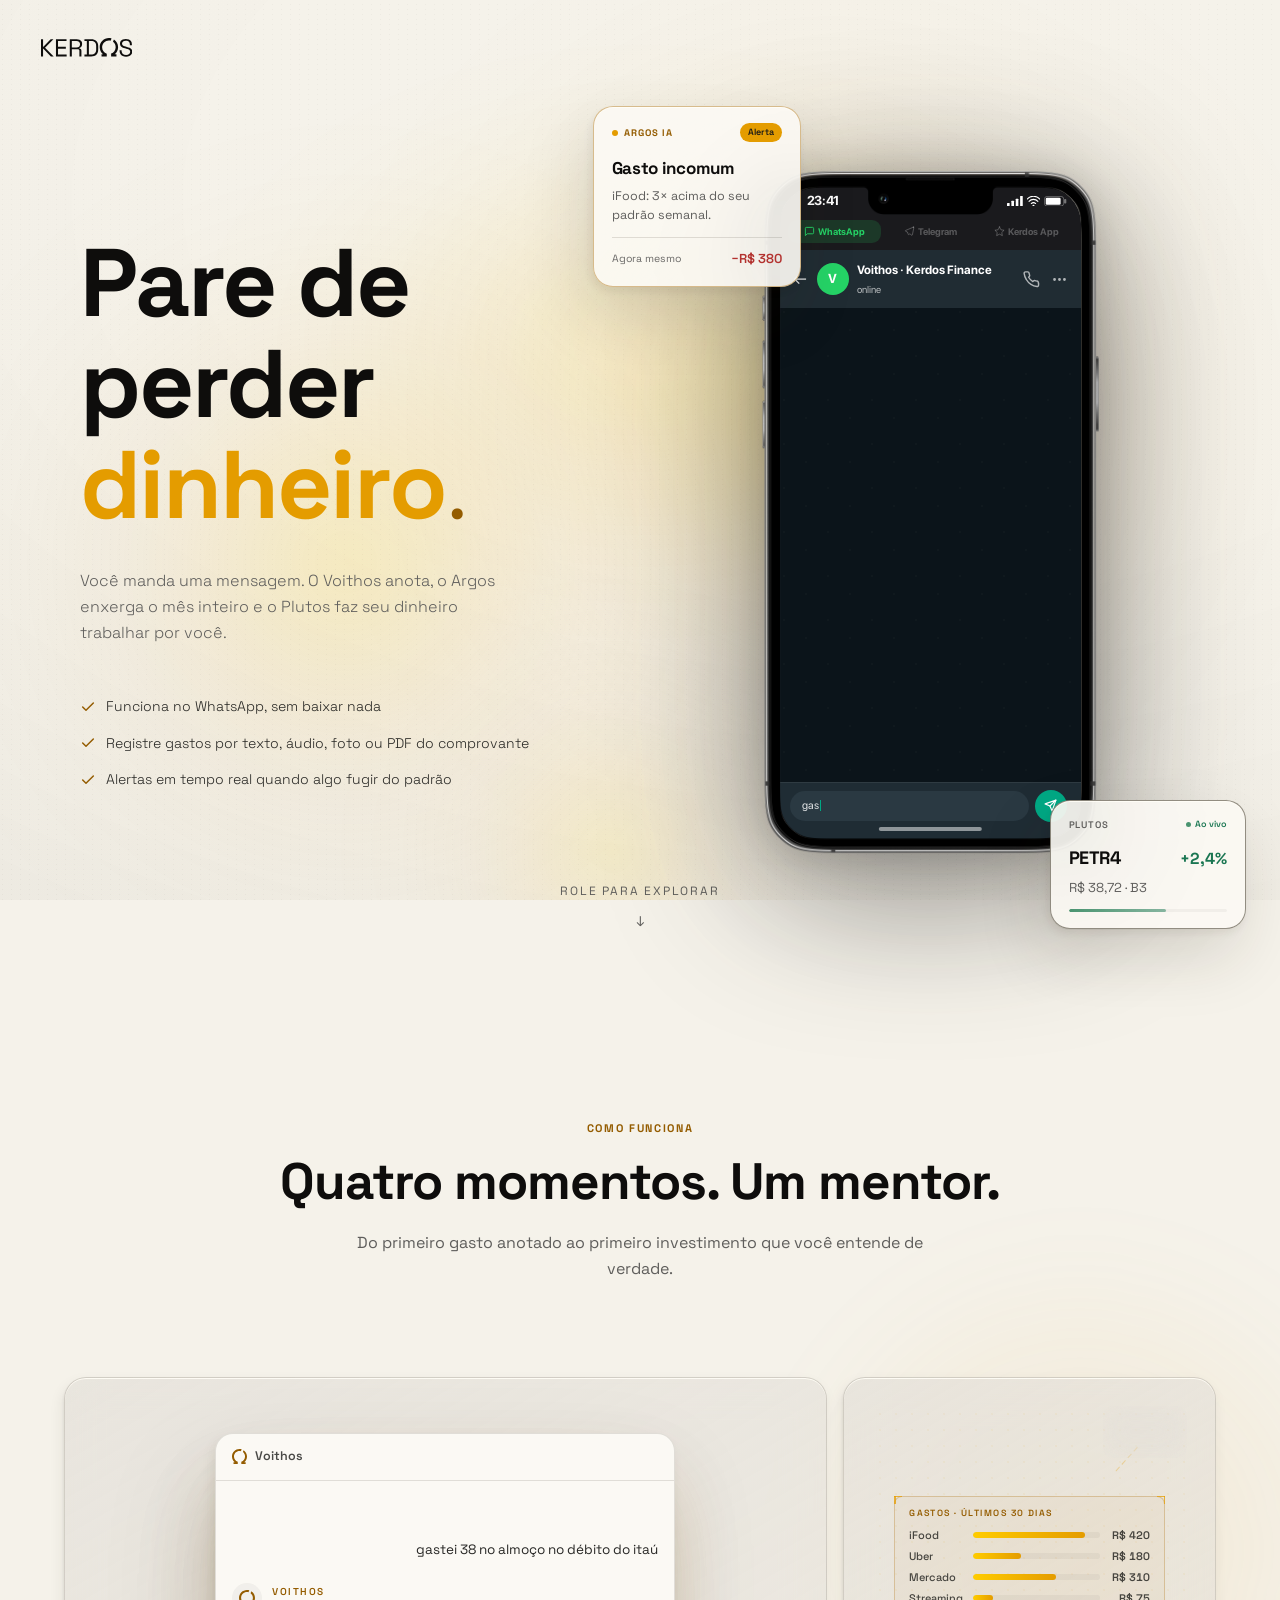
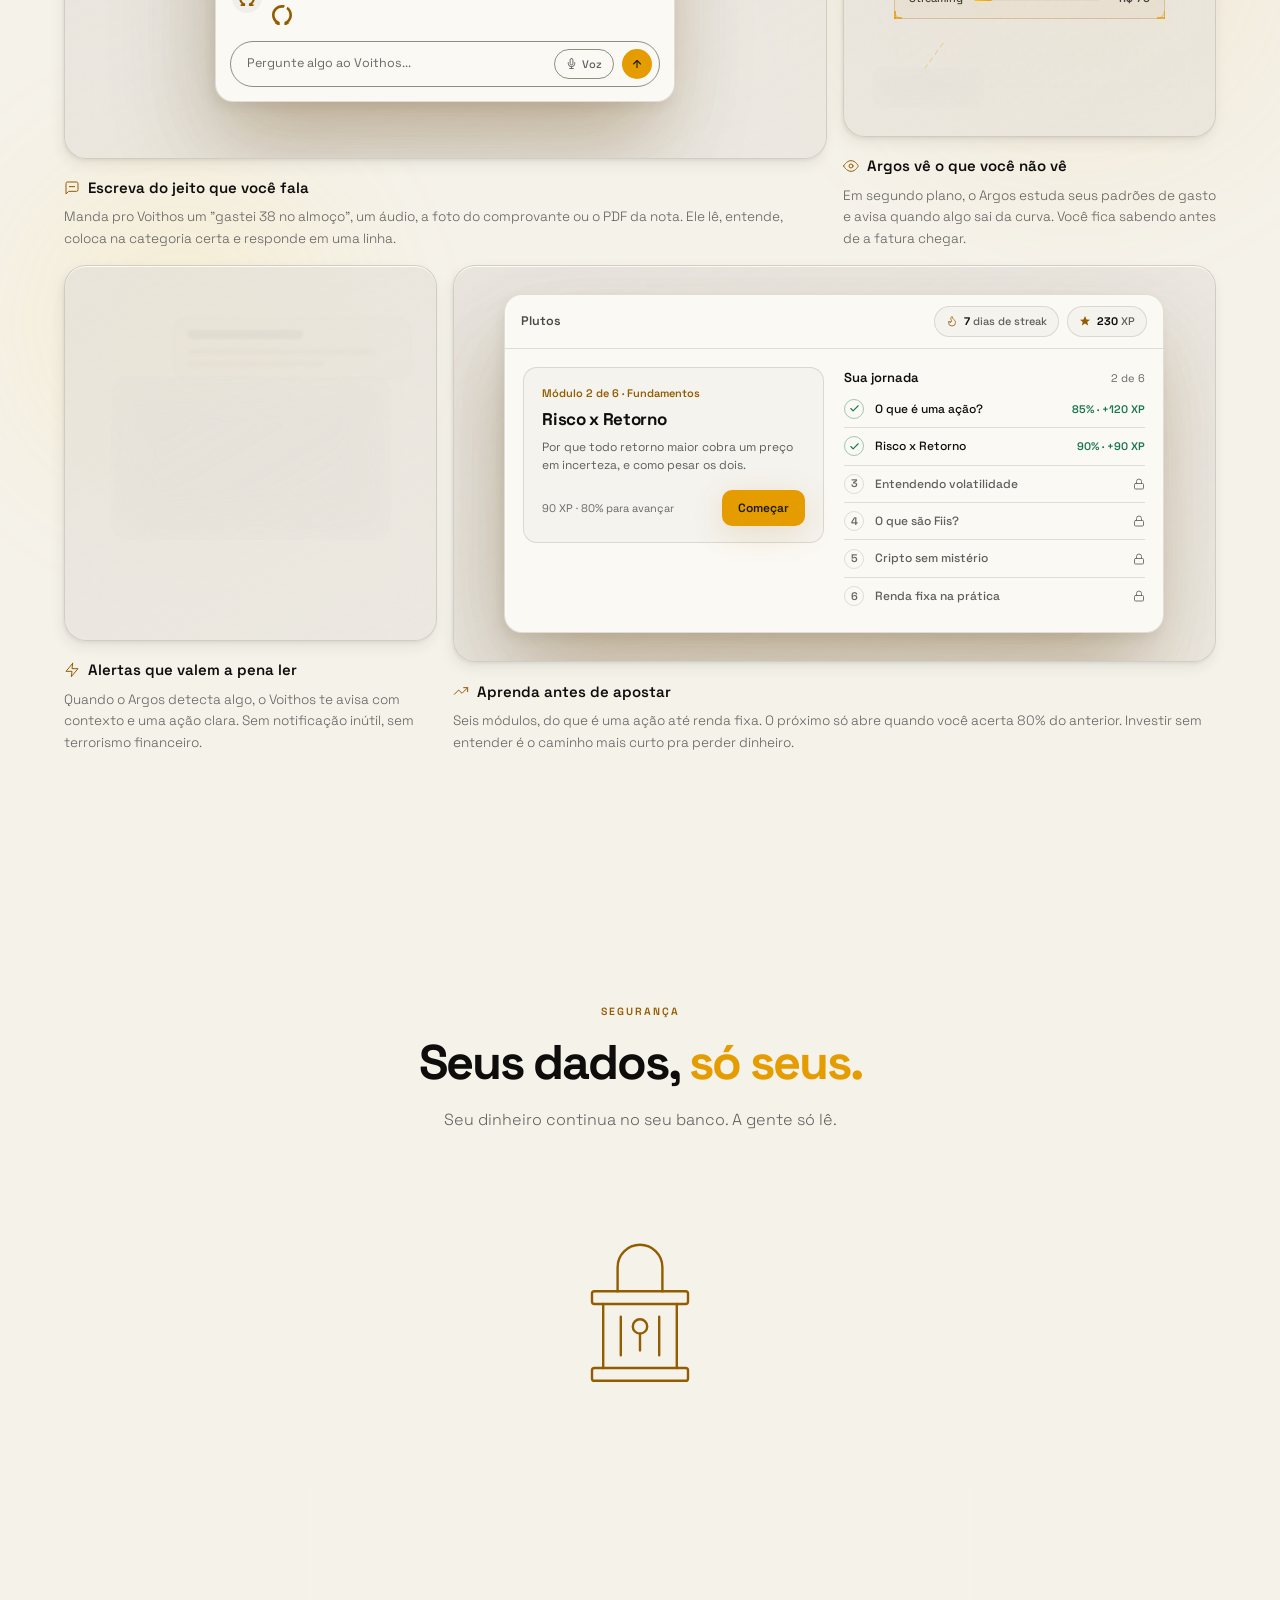
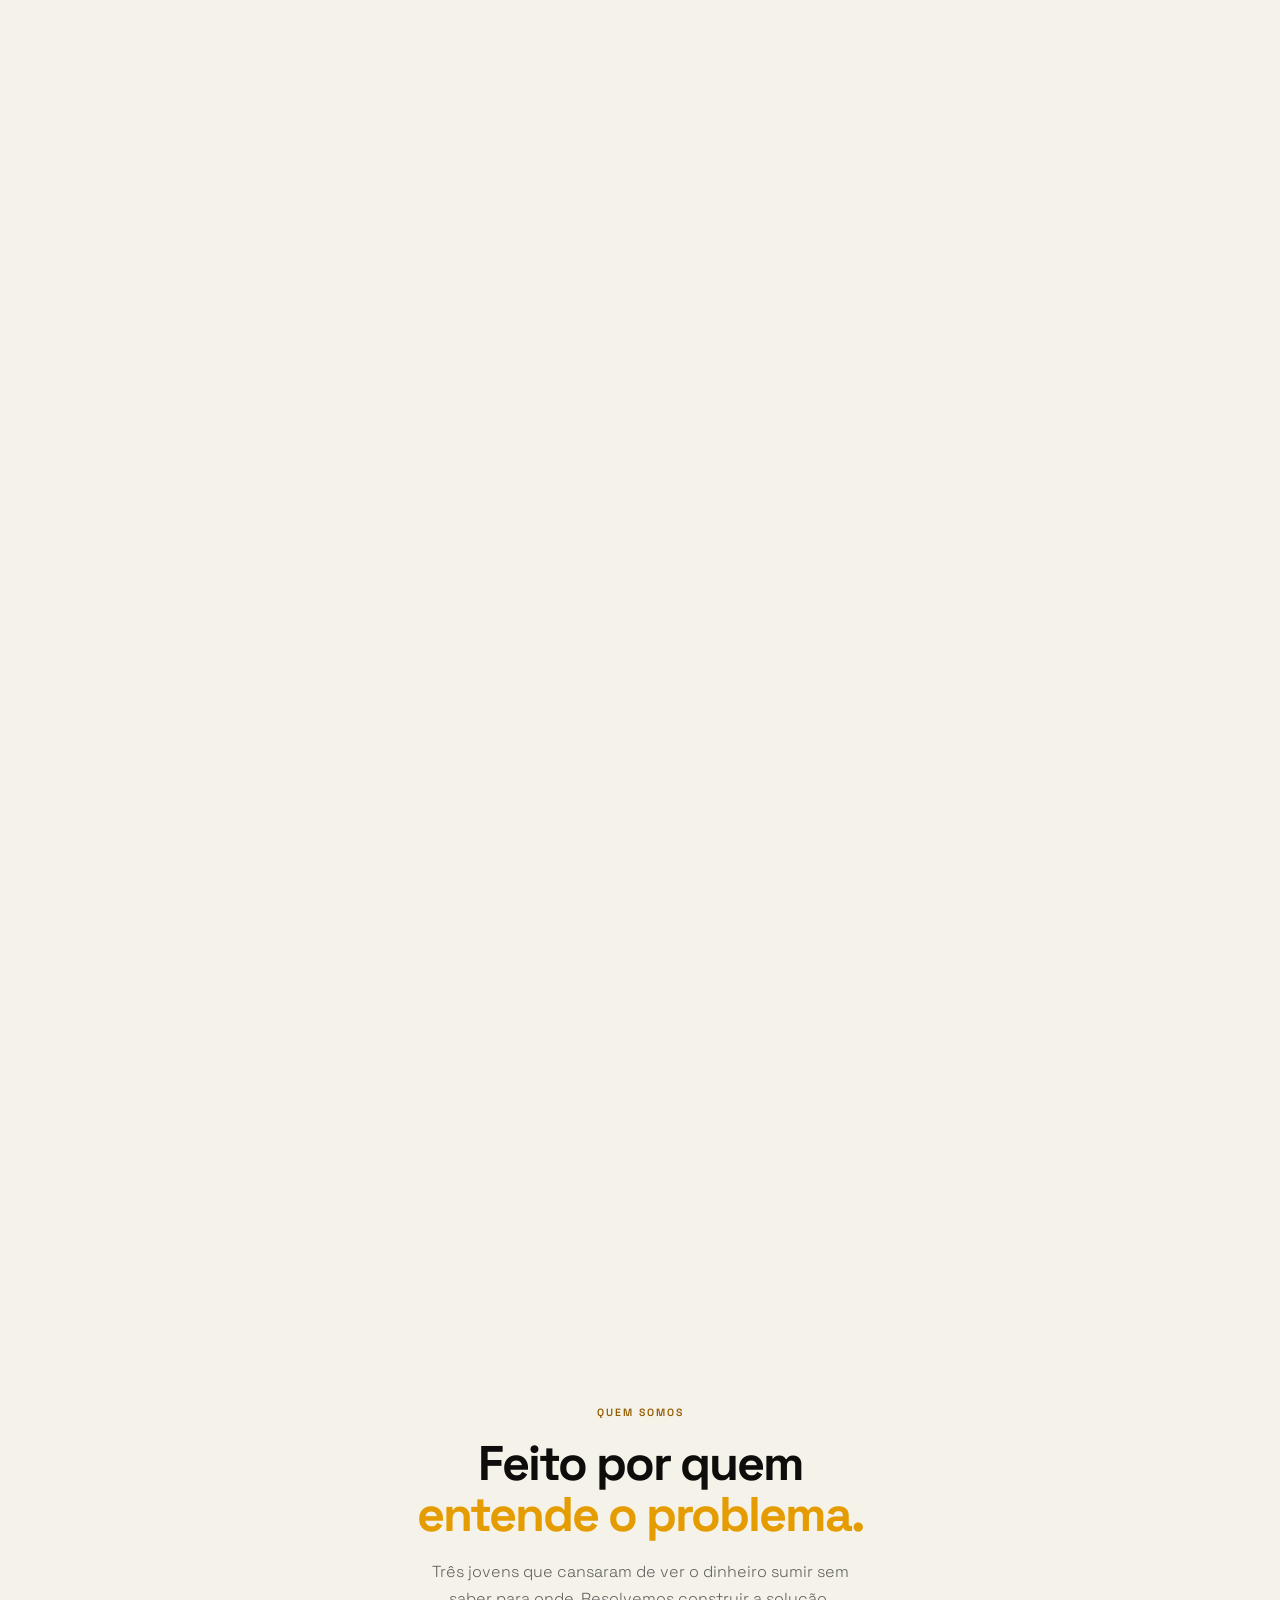
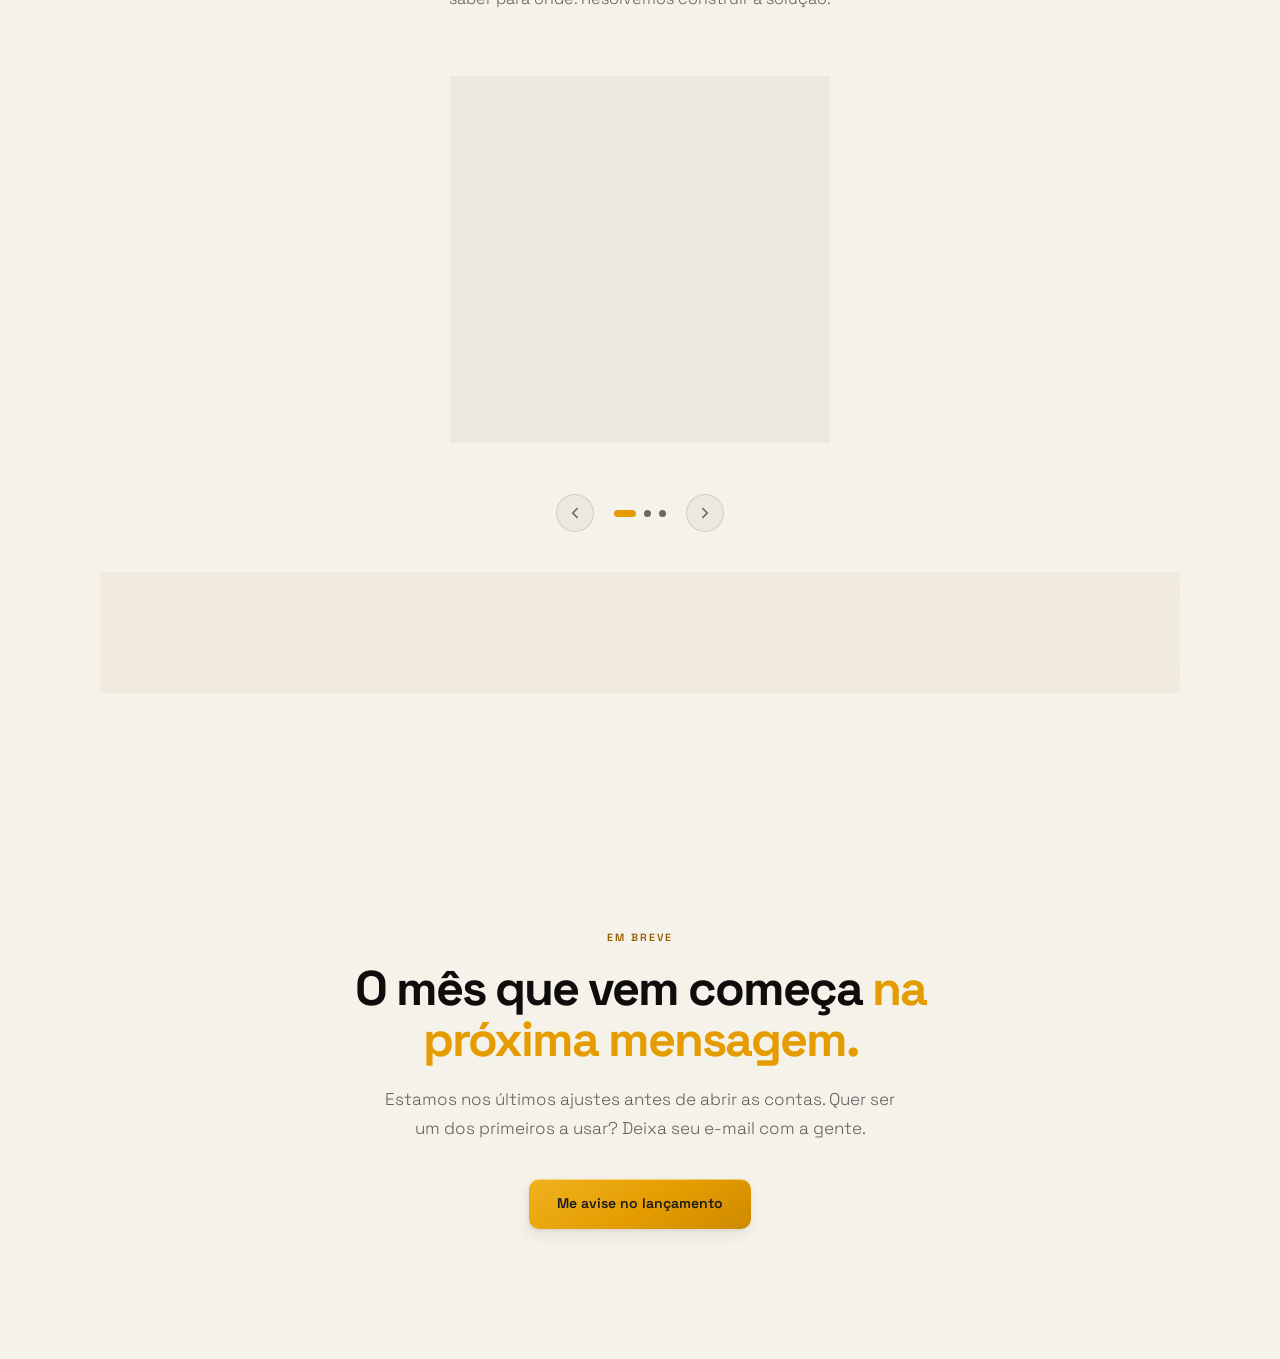
==== pages/home.html @ 5045f6c2 "Landing da Kerdos Finance com lista de espera e SEO Página única de pré-lançamento (pages/home.html)" ====
<!DOCTYPE html>
<html lang="pt-BR">
<head>
  <meta charset="UTF-8">
  <meta name="viewport" content="width=device-width, initial-scale=1.0">
  <title>Kerdos Finance · Controle de gastos pelo WhatsApp</title>
  <!-- Metadados de busca e de compartilhamento. O produto vive no
       WhatsApp, então o link da landing é colado em conversa o tempo
       todo: sem og:* ele chega como uma URL crua, sem título nem imagem.
       og:image precisa de URL absoluta (os crawlers não resolvem
       caminho relativo) e de 1200×630, a proporção que WhatsApp,
       LinkedIn e X recortam sem cortar o texto. -->
  <meta name="description" content="Mande uma mensagem dizendo quanto gastou. A Kerdos anota, organiza e avisa quando o mês começar a sair do trilho. Funciona no WhatsApp, sem baixar nada.">
  <link rel="canonical" href="https://kerdos.com.br/pages/home.html">
  <meta property="og:type" content="website">
  <meta property="og:locale" content="pt_BR">
  <meta property="og:site_name" content="Kerdos Finance">
  <meta property="og:url" content="https://kerdos.com.br/pages/home.html">
  <meta property="og:title" content="Kerdos Finance · Suas finanças, por conversa">
  <meta property="og:description" content="Mande uma mensagem dizendo quanto gastou. A Kerdos anota, organiza e avisa quando o mês começar a sair do trilho.">
  <meta property="og:image" content="https://kerdos.com.br/assets/og-kerdos.png">
  <meta property="og:image:width" content="1200">
  <meta property="og:image:height" content="630">
  <meta property="og:image:alt" content="Kerdos Finance: suas finanças, por conversa">
  <meta name="twitter:card" content="summary_large_image">
  <meta name="twitter:title" content="Kerdos Finance · Suas finanças, por conversa">
  <meta name="twitter:description" content="Mande uma mensagem dizendo quanto gastou. A Kerdos anota, organiza e avisa quando o mês começar a sair do trilho.">
  <meta name="twitter:image" content="https://kerdos.com.br/assets/og-kerdos.png">
  <meta property="og:image:type" content="image/png">
  <meta name="robots" content="index, follow, max-image-preview:large">
  <meta name="theme-color" content="#0C0C0B" media="(prefers-color-scheme: dark)">
  <meta name="theme-color" content="#F5F2EA" media="(prefers-color-scheme: light)">
  <link rel="alternate" type="text/plain" href="https://kerdos.com.br/llms.txt" title="llms.txt">
  <!-- Dados estruturados (schema.org). Descrevem só o que a página
       mostra: empresa, site e o produto em pré-lançamento. Sem preço
       nem avaliação, porque ainda não existem. -->
  <script type="application/ld+json">
  {
    "@context": "https://schema.org",
    "@graph": [
      {
        "@type": "Organization",
        "@id": "https://kerdos.com.br/#org",
        "name": "Kerdos Finance",
        "url": "https://kerdos.com.br/pages/home.html",
        "logo": "https://kerdos.com.br/assets/icone-180.png",
        "email": "kerdosfinance@gmail.com",
        "founder": [
          { "@type": "Person", "name": "Nathan Dias Rezende" },
          { "@type": "Person", "name": "Felipe Cascaioli de Moraes" },
          { "@type": "Person", "name": "Davi Ferreira Freitas" }
        ]
      },
      {
        "@type": "WebSite",
        "@id": "https://kerdos.com.br/#site",
        "name": "Kerdos Finance",
        "url": "https://kerdos.com.br/pages/home.html",
        "inLanguage": "pt-BR",
        "publisher": { "@id": "https://kerdos.com.br/#org" }
      },
      {
        "@type": "SoftwareApplication",
        "name": "Kerdos Finance",
        "applicationCategory": "FinanceApplication",
        "operatingSystem": "WhatsApp",
        "description": "Assistente financeiro por conversa no WhatsApp. Registra gastos por texto, áudio, foto ou PDF, avisa quando o mês sai do trilho e ensina o básico de investimentos.",
        "inLanguage": "pt-BR",
        "publisher": { "@id": "https://kerdos.com.br/#org" }
      }
    ]
  }
  </script>
  <script>
    /* Anti-FOUC de autenticação — inline, bloqueante, antes de
       qualquer CSS. Sem ele o navegador pinta a navbar de visitante
       e o JS só corrige depois do DOMContentLoaded. Os dois estados
       existem no HTML; esta classe é quem escolhe (styles/navbar.css). */
    (function(){
      var e = document.documentElement;
      try{
        e.classList.add(
          localStorage.getItem('kerdos_logged_in') === 'true'
            ? 'auth-logado' : 'auth-visitante'
        );
      }catch(err){
        e.classList.add('auth-visitante');
      }
    })();
  </script>
  <script>
    /* Anti-FOUC — inline e bloqueante de propósito: um <script src>
       sincrono aqui custaria um RTT na primeira pintura de cada
       pagina, num site estatico sem build. As 10 copias sao
       byte-identicas; tools/check-theme.sh garante que continuem.
       Precisa repetir a migracao v2 de theme.js, senao a primeira
       pintura discorda do runtime e da flash. */
    (function () {
      try {
        var L = localStorage;
        if (!L.getItem('kerdos-theme-v2')) {
          if (L.getItem('kerdos-theme') === 'dark') L.removeItem('kerdos-theme');
          L.setItem('kerdos-theme-v2', '1');
        }
        var q = (location.search.match(/[?&]theme=(dark|light|system)/) || [])[1];
        var t = q || L.getItem('kerdos-theme') || 'system';
        var d = t === 'dark' || (t === 'system' && matchMedia('(prefers-color-scheme:dark)').matches);
        var r = document.documentElement;
        r.classList.toggle('light-mode', !d);
        r.dataset.theme = d ? 'dark' : 'light';
        r.dataset.themePref = t;
      } catch (e) {}
    })();
  </script>
  <link rel="preconnect" href="https://fonts.googleapis.com">
  <link rel="preconnect" href="https://fonts.gstatic.com" crossorigin>
  <link href="https://fonts.googleapis.com/css2?family=Space+Grotesk:wght@300;400;500;600;700&display=swap" rel="stylesheet">
  <link rel="stylesheet" href="../styles/core/theme.css">
  <script src="../scripts/core/theme.js" defer></script>
  <link rel="stylesheet" href="../styles/components/navbar.css">
  <!-- Opt-out das View Transitions entre páginas (evita o loader esmaecido no cross-fade) -->
  <style>@view-transition { navigation: none; }</style>
  <link rel="stylesheet" href="../styles/core/style.css">
  <link rel="stylesheet" href="../styles/components/modal-perfil.css">
  <link rel="stylesheet" href="../styles/components/lista-espera.css">
  <script src="../scripts/core/auth.js"></script>
  <script src="../scripts/core/format.js"></script>
  <script src="../scripts/components/cursor.js" defer></script>
  <link rel="stylesheet" href="../styles/core/scrollbar.css">
  <link rel="icon" type="image/png" sizes="32x32" href="../assets/icone-32.png">
  <link rel="icon" type="image/png" sizes="16x16" href="../assets/icone-16.png">
  <link rel="apple-touch-icon" href="../assets/icone-180.png">
  <noscript><style>[data-auth="visitante"]{display:flex}</style></noscript>
</head>
<body class="sem-scrollbar">

<!-- LOADER / INTRO — #loader injetado por app-loader.js, sincrono e no
     topo do body para cobrir a pagina desde o primeiro paint. Some
     1,8s depois do load (mesmo timing das demais paginas). -->
<script src="../scripts/components/app-loader.js"></script>

<!-- BG ORBS -->
<div id="bg-orbs">
  <div class="orb orb-a"></div>
  <div class="orb orb-b"></div>
  <div class="orb orb-c"></div>
</div>

<!-- NAVBAR — pré-lançamento: só o wordmark. Os links (Agentes, Sobre
     nós, Planos, Entrar e os agentes do estado logado) saíram da landing
     enquanto o cadastro está fechado; quem já tem conta entra pelo botão
     do hero, que vira "Abrir o app". Ao rolar, a pill encolhe e o
     wordmark assenta no centro da tela (ver nav.nav-minimal em
     styles/components/navbar.css). -->
<nav class="nav-minimal">
  <a href="home.html" class="nav-logo" aria-label="Kerdos — ir para a home">
    <svg class="nav-wordmark-svg" viewBox="0 0 149 31" fill="currentColor" role="img" aria-label="Kerdos" xmlns="http://www.w3.org/2000/svg">
      <path d="M138.332 1.44043C140.225 1.44043 141.919 1.77377 143.412 2.44043C144.932 3.08043 146.118 4.04038 146.972 5.32031C147.852 6.57364 148.292 8.16011 148.292 10.0801V11.7598H144.972V10.0801C144.972 8.72008 144.678 7.62647 144.092 6.7998C143.532 5.97335 142.745 5.35993 141.732 4.95996C140.746 4.55997 139.612 4.36036 138.332 4.36035C136.492 4.36035 135.012 4.77294 133.892 5.59961C132.772 6.39961 132.212 7.54674 132.212 9.04004C132.212 10.0267 132.452 10.8271 132.932 11.4404C133.412 12.0537 134.092 12.56 134.972 12.96C135.852 13.3333 136.905 13.6666 138.132 13.96L140.212 14.4805C141.839 14.8271 143.292 15.3066 144.572 15.9199C145.879 16.5066 146.919 17.3204 147.692 18.3604C148.466 19.3736 148.852 20.7072 148.852 22.3604C148.852 24.0134 148.439 25.4532 147.612 26.6797C146.786 27.9064 145.612 28.8662 144.092 29.5596C142.598 30.2262 140.838 30.5596 138.812 30.5596C136.785 30.5595 134.972 30.2003 133.372 29.4805C131.772 28.7605 130.506 27.6801 129.572 26.2402C128.666 24.7736 128.212 22.9464 128.212 20.7598V19.9199H131.532V20.7598C131.532 23.0798 132.212 24.8133 133.572 25.96C134.932 27.0798 136.678 27.6396 138.812 27.6396C140.998 27.6396 142.665 27.1466 143.812 26.1602C144.958 25.1736 145.532 23.9336 145.532 22.4404C145.532 21.4005 145.266 20.5733 144.732 19.96C144.226 19.3467 143.505 18.8538 142.572 18.4805C141.639 18.0805 140.545 17.7338 139.292 17.4404L137.212 16.9199C135.585 16.4933 134.145 15.9737 132.892 15.3604C131.638 14.747 130.652 13.9466 129.932 12.96C129.238 11.9467 128.892 10.6533 128.892 9.08008C128.892 7.50679 129.278 6.14664 130.052 5C130.852 3.85335 131.959 2.97368 133.372 2.36035C134.812 1.74702 136.465 1.44043 138.332 1.44043Z"/>
      <path d="M3.35938 14.2002H3.91992L15.7598 2H20.2402L6.59961 15.8398L20.7197 30H16.1201L3.91992 17.5596H3.35938V30H0V2H3.35938V14.2002Z"/>
      <path d="M41.6543 5.04004H27.7734V14.4004H40.5342V17.4404H27.7734V26.96H41.8535V30H24.4141V2H41.6543V5.04004Z"/>
      <path fill-rule="evenodd" clip-rule="evenodd" d="M58.2725 2C60.0058 2 61.5263 2.30659 62.833 2.91992C64.1663 3.50659 65.2065 4.36048 65.9531 5.48047C66.6996 6.57372 67.0732 7.89396 67.0732 9.44043V9.87988C67.0732 11.7199 66.6329 13.1736 65.7529 14.2402C64.873 15.3068 63.8328 16.0271 62.6328 16.4004V16.96C63.5928 16.9866 64.3798 17.3066 64.9932 17.9199C65.633 18.5065 65.9531 19.3999 65.9531 20.5996V30H62.6328V21C62.6328 20.2001 62.4063 19.5868 61.9531 19.1602C61.5265 18.7335 60.873 18.5196 59.9932 18.5195H50.3125V30H46.9531V2H58.2725ZM50.3125 15.4805H57.9531C59.793 15.4804 61.2067 15.0401 62.1934 14.1602C63.2065 13.2536 63.7128 12.0001 63.7129 10.4004V10.1201C63.7129 8.52036 63.2198 7.28037 62.2334 6.40039C61.2468 5.49376 59.8197 5.04007 57.9531 5.04004H50.3125V15.4805Z"/>
      <path fill-rule="evenodd" clip-rule="evenodd" d="M81.7871 2C85.4671 2 88.3076 2.93314 90.3076 4.7998C92.3342 6.66647 93.3477 9.53377 93.3477 13.4004V18.5996C93.3477 22.4929 92.3342 25.3736 90.3076 27.2402C88.3076 29.0802 85.4671 30 81.7871 30H70.8672V27H74.7871V5H70.8672V2H81.7871ZM78.1475 26.96H81.7871C84.5071 26.96 86.5606 26.2933 87.9473 24.96C89.3339 23.6266 90.0273 21.5598 90.0273 18.7598V13.2803C90.0273 10.4269 89.3339 8.3467 87.9473 7.04004C86.5606 5.73337 84.5071 5.08008 81.7871 5.08008H78.1475V26.96Z"/>
      <path d="M110.8 0C112.305 0 113.759 0.222176 115.13 0.634766L113.593 4.30371C112.701 4.0714 111.765 3.94727 110.8 3.94727C104.696 3.94727 99.7471 8.8958 99.7471 15C99.7471 19.8906 102.924 24.0388 107.326 25.4951V30H98.7998V26.6846H101.394C97.9825 23.9351 95.7998 19.7223 95.7998 15C95.7998 6.71573 102.516 4.51009e-07 110.8 0Z"/>
      <path d="M119.021 2.45215C123.104 5.13255 125.8 9.75151 125.8 15C125.8 19.7223 123.618 23.9351 120.207 26.6846H123.115V30H114.432V25.4414C118.752 23.9389 121.853 19.8319 121.853 15C121.853 11.3973 120.129 8.19747 117.461 6.17969L119.021 2.45215Z"/>
    </svg>
  </a>

</nav>

<!-- ═══ HERO ═══ -->
<section class="hero">

  <!-- LEFT: copy + chat -->
  <div class="hero-content">

    <h1>Pare de perder<br><span class="accent"><span id="tw-word">controle</span><span class="tw-cursor">.</span></span></h1>

    <p class="hero-sub">
      Você manda uma mensagem. O Voithos anota, o Argos enxerga o mês inteiro e o Plutos faz seu dinheiro trabalhar por você.
    </p>

    <div class="hero-trust">
      <div class="hero-trust-item">
        <svg viewBox="0 0 24 24"><polyline points="20 6 9 17 4 12"/></svg>
        <span>Funciona no WhatsApp, sem baixar nada</span>
      </div>
      <div class="hero-trust-item">
        <svg viewBox="0 0 24 24"><polyline points="20 6 9 17 4 12"/></svg>
        <span>Registre gastos por texto, áudio, foto ou PDF do comprovante</span>
      </div>
      <div class="hero-trust-item">
        <svg viewBox="0 0 24 24"><polyline points="20 6 9 17 4 12"/></svg>
        <span>Alertas em tempo real quando algo fugir do padrão</span>
      </div>
    </div>

  </div>

  <!-- RIGHT: phone mockup -->
  <div class="hero-visual">
    <div class="phone-wrap">

      <!-- Argos floating card -->
      <div class="float-card alert-card">
        <div class="alert-header">
          <div class="alert-tag-row">
            <span class="alert-dot"></span>
            <span class="alert-tag">Argos IA</span>
          </div>
          <span class="alert-badge">Alerta</span>
        </div>
        <div class="alert-title">Gasto incomum</div>
        <div class="alert-sub">iFood: 3× acima do seu padrão semanal.</div>
        <div class="alert-meta">
          <span class="alert-meta-time">Agora mesmo</span>
          <span class="alert-meta-val">&#x2212;<span data-brl="380" data-sem-centavos>R$ 380</span></span>
        </div>
      </div>

      <!-- Phone — .device-stage holds the static drop-shadow; .device-mockup does the float (separated so the animated transform never rasterizes the filter → no blur) -->
      <div class="device-stage">
      <div class="device-mockup">
        <div class="device-screen">

        <!-- Status bar -->
        <div class="phone-status">
          <span class="phone-time-text">23:41</span>
          <div class="phone-status-icons">
            <!-- Cellular: 4 filled bars, bottom-aligned, increasing height -->
            <svg class="ps-signal" width="18" height="12" viewBox="0 0 18 12" aria-hidden="true">
              <rect x="0"  y="8"   width="3" height="4"   rx="0.6" fill="white"/>
              <rect x="5"  y="5.5" width="3" height="6.5" rx="0.6" fill="white"/>
              <rect x="10" y="3"   width="3" height="9"   rx="0.6" fill="white"/>
              <rect x="15" y="0"   width="3" height="12"  rx="0.6" fill="white"/>
            </svg>
            <!-- WiFi: dot + 3 concentric arcs -->
            <svg class="ps-wifi" width="16" height="13" viewBox="0 -1 16 13" fill="none" aria-hidden="true">
              <circle cx="8" cy="11" r="1.3" fill="white"/>
              <path d="M5.3 8.3 A3.8 3.8 0 0 1 10.7 8.3" stroke="white" stroke-width="1.35" stroke-linecap="round"/>
              <path d="M2.5 5.7 A7.2 7.2 0 0 1 13.5 5.7" stroke="white" stroke-width="1.35" stroke-linecap="round"/>
              <path d="M0   3   A10.5 10.5 0 0 1 16 3"   stroke="white" stroke-width="1.35" stroke-linecap="round"/>
            </svg>
            <!-- Battery: rounded body + nipple + ~85% fill -->
            <svg class="ps-battery" width="27" height="12" viewBox="0 0 27 12" fill="none" aria-hidden="true">
              <rect x="0.5" y="0.5" width="22" height="11" rx="3"   stroke="white" stroke-opacity="0.35"/>
              <rect x="23"  y="3.5" width="2.5" height="5"  rx="1"  fill="white" fill-opacity="0.4"/>
              <rect x="2"   y="2"   width="17"  height="8"  rx="1.5" fill="white"/>
            </svg>
          </div>
        </div>

        <!-- Platform toggle -->
        <div class="phone-toggle">
          <button class="phone-toggle-btn wa-active active" data-view="whatsapp">
            <svg viewBox="0 0 24 24"><path d="M21 15a2 2 0 0 1-2 2H7l-4 4V5a2 2 0 0 1 2-2h14a2 2 0 0 1 2 2z"/></svg>
            WhatsApp
          </button>
          <button class="phone-toggle-btn" data-view="telegram">
            <svg viewBox="0 0 24 24"><path d="M21.198 2.433a2.242 2.242 0 0 0-1.022.215l-16.5 6.972c-.97.41-.944 1.76.046 2.124l3.935 1.46 1.52 4.944c.198.645.93.894 1.46.507l2.18-1.596 3.917 2.93c.554.415 1.345.134 1.524-.52l3.024-14.974c.19-.942-.687-1.766-1.084-2.062z"/></svg>
            Telegram
          </button>
          <button class="phone-toggle-btn" data-view="kerdos">
            <svg viewBox="0 0 24 24"><polygon points="12 2 15.09 8.26 22 9.27 17 14.14 18.18 21.02 12 17.77 5.82 21.02 7 14.14 2 9.27 8.91 8.26 12 2"/></svg>
            Kerdos App
          </button>
        </div>

        <!-- ── Views sliding track ── -->
        <div class="phone-views-track">

        <!-- ── WhatsApp view ── -->
        <div class="phone-view" id="phone-view-whatsapp">
          <div class="wa-header">
            <span class="wa-back">&#8592;</span>
            <div class="wa-avatar">V</div>
            <div class="wa-info">
              <div class="wa-name">Voithos · Kerdos Finance</div>
              <div class="wa-status">online</div>
            </div>
            <div class="wa-header-icons">
              <svg viewBox="0 0 24 24"><path d="M22 16.92v3a2 2 0 0 1-2.18 2 19.79 19.79 0 0 1-8.63-3.07A19.5 19.5 0 0 1 4.69 12 19.79 19.79 0 0 1 1.61 3.41 2 2 0 0 1 3.6 1.24h3a2 2 0 0 1 2 1.72 12.84 12.84 0 0 0 .7 2.81 2 2 0 0 1-.45 2.11L7.91 8.84a16 16 0 0 0 6 6l.86-.86a2 2 0 0 1 2.11-.45 12.84 12.84 0 0 0 2.81.7A2 2 0 0 1 21.5 16.92z"/></svg>
              <svg viewBox="0 0 24 24"><circle cx="12" cy="12" r="1"/><circle cx="19" cy="12" r="1"/><circle cx="5" cy="12" r="1"/></svg>
            </div>
          </div>
          <!-- Conversation is built/looped by JS; this is the no-JS fallback -->
          <div class="wa-messages">
            <div class="wa-msg wa-msg-user is-in">
              <div class="wa-bubble">gastei 120 no mercado hoje<span class="bubble-meta">08:45</span></div>
            </div>
            <div class="wa-msg wa-msg-bot is-in">
              <div class="wa-bubble"><span class="bot-name">Voithos</span>Boa, já registrei! ✅ Mercado tá sendo sua maior categoria esse mês.<span class="bubble-meta">08:45</span></div>
            </div>
          </div>
          <div class="wa-input-bar">
            <div class="wa-input-pill">Mensagem</div>
            <div class="wa-send-btn">
              <svg viewBox="0 0 24 24"><line x1="22" y1="2" x2="11" y2="13"/><polygon points="22 2 15 22 11 13 2 9 22 2"/></svg>
            </div>
          </div>
        </div>

        <!-- ── Telegram view ── -->
        <div class="phone-view" id="phone-view-telegram">
          <div class="tg-header">
            <span class="tg-back">&#8592;</span>
            <div class="tg-avatar">V</div>
            <div class="tg-info">
              <div class="tg-name">Voithos · Kerdos Finance</div>
              <div class="tg-status">online</div>
            </div>
            <div class="tg-header-icons">
              <svg viewBox="0 0 24 24"><path d="M15.05 5A5 5 0 0 1 19 8.95M15.05 1A9 9 0 0 1 23 8.94m-1 7.98v3a2 2 0 0 1-2.18 2 19.79 19.79 0 0 1-8.63-3.07A19.5 19.5 0 0 1 4.69 12 19.79 19.79 0 0 1 1.61 3.41 2 2 0 0 1 3.6 1.24h3a2 2 0 0 1 2 1.72 12.84 12.84 0 0 0 .7 2.81 2 2 0 0 1-.45 2.11L7.91 8.84a16 16 0 0 0 6 6l.86-.86a2 2 0 0 1 2.11-.45 12.84 12.84 0 0 0 2.81.7A2 2 0 0 1 22 16.92z"/></svg>
              <svg viewBox="0 0 24 24"><circle cx="12" cy="12" r="1"/><circle cx="19" cy="12" r="1"/><circle cx="5" cy="12" r="1"/></svg>
            </div>
          </div>
          <!-- Conversation is built/looped by JS; this is the no-JS fallback -->
          <div class="tg-messages">
            <div class="tg-msg tg-msg-user is-in">
              <div class="tg-bubble">registra 85 no almoço<span class="bubble-meta">13:02</span></div>
            </div>
            <div class="tg-msg tg-msg-bot is-in">
              <div class="tg-bubble"><span class="bot-name">Voithos</span>Anotado! 🍽️ Alimentação já é sua 2ª maior categoria este mês.<span class="bubble-meta">13:02</span></div>
            </div>
          </div>
          <div class="tg-input-bar">
            <div class="tg-input-pill">Mensagem</div>
            <div class="tg-send-btn">
              <svg viewBox="0 0 24 24"><line x1="22" y1="2" x2="11" y2="13"/><polygon points="22 2 15 22 11 13 2 9 22 2"/></svg>
            </div>
          </div>
        </div>

        <!-- ── Kerdos App view ── -->
        <div class="phone-view" id="phone-view-kerdos">
          <div class="kerdos-header">
            <div class="kerdos-av">V</div>
            <div class="kerdos-hd-info">
              <div class="kerdos-hd-name">Voithos — Kerdos Finance</div>
              <div class="kerdos-hd-online"><span class="kerdos-hd-dot"></span>online agora</div>
            </div>
          </div>
          <!-- Conversation is built/looped by JS; this is the no-JS fallback -->
          <div class="kerdos-msgs">
            <div class="km km-user is-in">
              <div class="km-bubble">tô gastando muito?<span class="bubble-meta">22:15</span></div>
            </div>
            <div class="km km-bot is-in">
              <div class="km-bubble"><span class="bot-name">Voithos</span>Um pouco. Você já passou 30% do padrão da semana, e ainda é quarta.<span class="bubble-meta">22:15</span></div>
            </div>
          </div>
          <div class="kerdos-input">
            <div class="kerdos-input-pill">Manda uma mensagem…</div>
            <div class="kerdos-send">
              <svg viewBox="0 0 24 24"><line x1="22" y1="2" x2="11" y2="13"/><polygon points="22 2 15 22 11 13 2 9 22 2"/></svg>
            </div>
          </div>
        </div>

        </div><!-- /.phone-views-track -->

        <!-- Home indicator (iOS) -->
        <div class="phone-home" aria-hidden="true"></div>

        </div><!-- /.device-screen -->
        <img class="device-shell" src="../assets/iphone-frame.png" alt="" aria-hidden="true" draggable="false">
      </div><!-- /.device-mockup -->
      </div><!-- /.device-stage -->

      <!-- Plutos floating card -->
      <div class="float-card stock-card">
        <div class="stock-header">
          <span class="stock-tag">Plutos</span>
          <span class="stock-live"><span class="stock-live-dot"></span>Ao vivo</span>
        </div>
        <div class="stock-ticker-row">
          <span class="stock-ticker">PETR4</span>
          <span class="stock-pct" data-percent="2.4">+2,4%</span>
        </div>
        <div class="stock-price"><span data-brl="38.72">R$ 38,72</span> · B3</div>
        <div class="stock-bar-track"><div class="stock-bar-fill"></div></div>
      </div>

    </div>
  </div>

  <div class="scroll-indicator">
    <span>Role para explorar</span>
    <div class="scroll-arrow">↓</div>
  </div>

</section>

<!-- ═══ COMO FUNCIONA ═══ -->
<section id="como-funciona" class="hiw-section">
  <div class="hiw-orb hiw-orb-1" id="hiw-orb-1"></div>
  <div class="hiw-orb hiw-orb-2" id="hiw-orb-2"></div>

  <div class="hiw-container">

    <header class="hiw-header" id="hiw-header">
      <div class="hiw-eyebrow">Como funciona</div>
      <h2 class="hiw-heading">Quatro momentos. Um mentor.</h2>
      <p class="hiw-sub">Do primeiro gasto anotado ao primeiro investimento que você entende de verdade.</p>
    </header>

    <div class="hiw-grid">

      <!-- Unit 1 — Voithos conversation -->
      <div class="hiw-unit">
        <div class="hiw-card" id="hiw-card-1">
          <div class="hiw-card-inner">
            <!-- Réplica em miniatura da tela de chat do Voithos (views/voithos.tmpl).
                 O card antigo era um mockup de mensageiro — avatar "V", "online",
                 bolha dourada — e nada daquilo existe no produto: o app não usa
                 bolha, a resposta vem com o símbolo Ω, o rótulo dourado e texto
                 corrido, e o que pisca enquanto ele pensa é o próprio Ω.
                 Os dois <path> abaixo são os mesmos bytes de VT_SYMBOL_PATHS
                 (scripts/agents/voithos/voithos.js) e da máscara em
                 styles/agents/marca-voithos.css — se o símbolo mudar lá, muda aqui.
                 Tudo é ilustração: nenhum <input>, nada focável, aria-hidden. -->
            <div class="hiw-vt-app" aria-hidden="true">

              <div class="hiw-vt-topbar">
                <svg class="hiw-vt-glyph" viewBox="0 0 30 30" fill="currentColor"><path d="M15 0C16.5053 0 17.9588 0.221919 19.3296 0.634509L17.7931 4.3034C16.9009 4.07109 15.9649 3.94737 15 3.94737C8.8958 3.94737 3.94737 8.8958 3.94737 15C3.94737 19.8907 7.12392 24.0393 11.5263 25.4955V30H3V26.6842H5.59339C2.18233 23.9347 0 19.7223 0 15C0 6.71573 6.71573 0 15 0Z"/><path d="M23.2221 2.4523C27.3044 5.13271 30 9.75151 30 15C30 19.7223 27.8178 23.9348 24.4068 26.6842H27.3158V30H18.6316V25.4419C22.9518 23.9395 26.0526 19.832 26.0526 15C26.0526 11.3973 24.3288 8.19742 21.6612 6.17964L23.2221 2.4523Z"/></svg>
                <span class="hiw-vt-agent">Voithos</span>
              </div>

              <div class="hiw-vt-thread">

                <div class="hiw-vt-msg hiw-vt-msg-user" id="hiw-b1">gastei 38 no almoço no débito do itaú</div>

                <!-- Uma só mensagem do bot: o Ω desenhando dá lugar ao texto
                     no mesmo bloco, como no app. Dois elementos separados
                     deixariam um buraco no fio quando o "pensando" apagasse. -->
                <div class="hiw-vt-msg hiw-vt-msg-bot" id="hiw-b2">
                  <div class="hiw-vt-avatar"><svg viewBox="0 0 30 30" fill="currentColor"><path d="M15 0C16.5053 0 17.9588 0.221919 19.3296 0.634509L17.7931 4.3034C16.9009 4.07109 15.9649 3.94737 15 3.94737C8.8958 3.94737 3.94737 8.8958 3.94737 15C3.94737 19.8907 7.12392 24.0393 11.5263 25.4955V30H3V26.6842H5.59339C2.18233 23.9347 0 19.7223 0 15C0 6.71573 6.71573 0 15 0Z"/><path d="M23.2221 2.4523C27.3044 5.13271 30 9.75151 30 15C30 19.7223 27.8178 23.9348 24.4068 26.6842H27.3158V30H18.6316V25.4419C22.9518 23.9395 26.0526 19.832 26.0526 15C26.0526 11.3973 24.3288 8.19742 21.6612 6.17964L23.2221 2.4523Z"/></svg></div>
                  <div class="hiw-vt-body">
                    <div class="hiw-vt-label">Voithos</div>
                    <div class="hiw-vt-mark" id="hiw-typing">
                      <svg viewBox="0 0 30 30" fill="currentColor">
                        <!-- #fff aqui é canal de máscara, não cor de tema. -->
                        <mask id="hiw-vt-reveal"><circle cx="15" cy="15" r="13" fill="none" stroke="#fff" stroke-width="6.5" transform="rotate(-90 15 15)"/></mask>
                        <g mask="url(#hiw-vt-reveal)"><path d="M15 0C16.5053 0 17.9588 0.221919 19.3296 0.634509L17.7931 4.3034C16.9009 4.07109 15.9649 3.94737 15 3.94737C8.8958 3.94737 3.94737 8.8958 3.94737 15C3.94737 19.8907 7.12392 24.0393 11.5263 25.4955V30H3V26.6842H5.59339C2.18233 23.9347 0 19.7223 0 15C0 6.71573 6.71573 0 15 0Z"/><path d="M23.2221 2.4523C27.3044 5.13271 30 9.75151 30 15C30 19.7223 27.8178 23.9348 24.4068 26.6842H27.3158V30H18.6316V25.4419C22.9518 23.9395 26.0526 19.832 26.0526 15C26.0526 11.3973 24.3288 8.19742 21.6612 6.17964L23.2221 2.4523Z"/></g>
                      </svg>
                    </div>
                    <div class="hiw-vt-text" id="hiw-answer">Anotado: <span data-brl="38" data-sem-centavos>R$&nbsp;38</span> em Alimentação, débito Itaú. Já é o 4º almoço fora nesta semana, <span data-brl="152" data-sem-centavos>R$&nbsp;152</span> no total. Quer ver o padrão?</div>
                  </div>
                </div>

              </div>

              <div class="hiw-vt-inputbar">
                <span class="hiw-vt-placeholder">Pergunte algo ao Voithos...</span>
                <span class="hiw-vt-voice">
                  <svg viewBox="0 0 24 24"><path d="M12 1a3 3 0 0 0-3 3v8a3 3 0 0 0 6 0V4a3 3 0 0 0-3-3z"/><path d="M19 10v2a7 7 0 0 1-14 0v-2"/><line x1="12" y1="19" x2="12" y2="23"/><line x1="8" y1="23" x2="16" y2="23"/></svg>
                  Voz
                </span>
                <span class="hiw-vt-send">
                  <svg viewBox="0 0 24 24"><line x1="12" y1="19" x2="12" y2="5"/><polyline points="5 12 12 5 19 12"/></svg>
                </span>
              </div>

            </div>
          </div>
        </div>
        <div class="hiw-caption">
          <div class="hiw-cap-title">
            <svg viewBox="0 0 24 24" fill="none" stroke="currentColor" stroke-width="1.5" stroke-linecap="round" stroke-linejoin="round" aria-hidden="true"><path d="M21 15a2 2 0 0 1-2 2H7l-4 4V5a2 2 0 0 1 2-2h14a2 2 0 0 1 2 2z"/><circle cx="9" cy="10" r="0.6" fill="currentColor"/><circle cx="12" cy="10" r="0.6" fill="currentColor"/><circle cx="15" cy="10" r="0.6" fill="currentColor"/></svg>
            Escreva do jeito que você fala
          </div>
          <p>Manda pro Voithos um "gastei 38 no almoço", um áudio, a foto do comprovante ou o PDF da nota. Ele lê, entende, coloca na categoria certa e responde em uma linha.</p>
        </div>
      </div>

      <!-- Unit 2 — Argos eye -->
      <div class="hiw-unit">
        <div class="hiw-card" id="hiw-card-2">
          <div class="hiw-card-inner">
            <div class="argos-holo" aria-label="Painel holográfico ilustrativo do agente Argos" aria-hidden="true">

              <!-- Connector lines -->
              <svg class="argos-connectors" viewBox="0 0 300 260" preserveAspectRatio="none" aria-hidden="true">
                <path class="argos-conn argos-conn-1" d="M 232 56 L 254 34" stroke="rgba(228,156,0,0.3)" stroke-width="1" fill="none"/>
                <path class="argos-conn argos-conn-2" d="M 68 204 L 50 226" stroke="rgba(228,156,0,0.3)" stroke-width="1" fill="none"/>
              </svg>

              <!-- Central panel — bar chart -->
              <div class="argos-panel">
                <div class="argos-panel-hdr">GASTOS · ÚLTIMOS 30 DIAS</div>
                <span class="argos-corner argos-corner-tl" aria-hidden="true"></span>
                <span class="argos-corner argos-corner-tr" aria-hidden="true"></span>
                <span class="argos-corner argos-corner-bl" aria-hidden="true"></span>
                <span class="argos-corner argos-corner-br" aria-hidden="true"></span>
                <div class="argos-bars" aria-hidden="true">
                  <div class="argos-bar-row">
                    <span class="argos-bar-label">iFood</span>
                    <div class="argos-bar-track"><div class="argos-bar" style="width:88%"></div></div>
                    <span class="argos-bar-val" data-brl="420" data-sem-centavos>R$&nbsp;420</span>
                  </div>
                  <div class="argos-bar-row">
                    <span class="argos-bar-label">Uber</span>
                    <div class="argos-bar-track"><div class="argos-bar" style="width:38%"></div></div>
                    <span class="argos-bar-val" data-brl="180" data-sem-centavos>R$&nbsp;180</span>
                  </div>
                  <div class="argos-bar-row">
                    <span class="argos-bar-label">Mercado</span>
                    <div class="argos-bar-track"><div class="argos-bar" style="width:65%"></div></div>
                    <span class="argos-bar-val" data-brl="310" data-sem-centavos>R$&nbsp;310</span>
                  </div>
                  <div class="argos-bar-row">
                    <span class="argos-bar-label">Streaming</span>
                    <div class="argos-bar-track"><div class="argos-bar" style="width:16%"></div></div>
                    <span class="argos-bar-val" data-brl="75" data-sem-centavos>R$&nbsp;75</span>
                  </div>
                </div>
              </div>

              <!-- Satellite 1 — variation indicator (top right) -->
              <div class="argos-sat argos-sat-1" aria-hidden="true">
                <span class="argos-sat-num" id="argos-pct" data-percent="24">+24%</span>
                <span class="argos-sat-sub">vs mês anterior</span>
              </div>

              <!-- Satellite 2 — anomaly alert (bottom left) -->
              <div class="argos-sat argos-sat-2" aria-hidden="true">
                <div class="argos-sat-row">
                  <span class="argos-pulse-dot"></span>
                  <span class="argos-sat-tag">PADRÃO ATÍPICO</span>
                </div>
                <span class="argos-sat-detail">iFood +3x</span>
              </div>

            </div>
          </div>
        </div>
        <div class="hiw-caption">
          <div class="hiw-cap-title">
            <svg viewBox="0 0 24 24" fill="none" stroke="currentColor" stroke-width="1.5" stroke-linecap="round" stroke-linejoin="round" aria-hidden="true"><path d="M1 12s4-8 11-8 11 8 11 8-4 8-11 8-11-8-11-8z"/><circle cx="12" cy="12" r="3"/></svg>
            Argos vê o que você não vê
          </div>
          <p>Em segundo plano, o Argos estuda seus padrões de gasto e avisa quando algo sai da curva. Você fica sabendo antes de a fatura chegar.</p>
        </div>
      </div>

      <!-- Unit 3 — Notification stack -->
      <div class="hiw-unit">
        <div class="hiw-card" id="hiw-card-3">
          <div class="hiw-card-inner">
            <div class="hiw-notif-stack">
              <div class="hiw-notif hiw-notif-back">
                <div class="hiw-notif-ph-title"></div>
                <div class="hiw-notif-ph-line"></div>
                <div class="hiw-notif-ph-line hiw-notif-ph-line-short"></div>
              </div>
              <div class="hiw-notif hiw-notif-front">
                <div class="hiw-notif-hd">
                  <svg viewBox="0 0 24 24" fill="none" stroke="currentColor" stroke-width="1.5" stroke-linecap="round" stroke-linejoin="round" aria-hidden="true"><path d="M18 8A6 6 0 0 0 6 8c0 7-3 9-3 9h18s-3-2-3-9"/><path d="M13.73 21a2 2 0 0 1-3.46 0"/></svg>
                  <span>ARGOS</span>
                </div>
                <div class="hiw-notif-title">iFood está pesado</div>
                <div class="hiw-notif-body">3x mais que sua média mensal. Quer definir um teto de <span data-brl="200" data-sem-centavos>R$ 200</span>?</div>
                <div class="hiw-notif-btns">
                  <button class="hiw-nbtn-primary">Definir teto</button>
                  <button class="hiw-nbtn-ghost">Agora não</button>
                </div>
              </div>
            </div>
          </div>
        </div>
        <div class="hiw-caption">
          <div class="hiw-cap-title">
            <svg viewBox="0 0 24 24" fill="none" stroke="currentColor" stroke-width="1.5" stroke-linecap="round" stroke-linejoin="round" aria-hidden="true"><polygon points="13 2 3 14 12 14 11 22 21 10 12 10 13 2"/></svg>
            Alertas que valem a pena ler
          </div>
          <p>Quando o Argos detecta algo, o Voithos te avisa com contexto e uma ação clara. Sem notificação inútil, sem terrorismo financeiro.</p>
        </div>
      </div>

      <!-- Unit 4 — Plutos: a jornada do investidor -->
      <div class="hiw-unit">
        <div class="hiw-card" id="hiw-card-4">
          <div class="hiw-card-inner">
            <!-- Réplica do modo Aprender do Plutos (views/plutos.tmpl) — a aba
                 que abre por padrão no app. O que morava aqui era o gráfico do
                 modo Mercado, com cor literal cravada no SVG: a legenda promete
                 "aprenda antes de apostar" e a ilustração mostrava cotação.
                 Módulos, XP e resumos saem de plutos-data.js, sem inventar nada.
                 Uma liberdade: no app o herói e a lista ficam empilhados na
                 coluna da esquerda; aqui vão lado a lado, porque o card é largo
                 e baixo. Os estados (is-concluida / is-atual / is-bloqueada) e
                 os nomes de classe são os do app.
                 Ilustração: nada aqui é clicável, aria-hidden. -->
            <div class="hiw-pl-app" aria-hidden="true">

              <div class="hiw-pl-topbar">
                <span class="hiw-pl-nome">Plutos</span>
                <span class="hiw-pl-pill">
                  <svg class="hiw-pl-pill-ic" viewBox="0 0 24 24"><path d="M8.5 14.5A2.5 2.5 0 0 0 11 12c0-1.38-.5-2-1-3-1.072-2.143-.224-4.054 2-6 .5 2.5 2 4.9 4 6.5 2 1.6 3 3.5 3 5.5a7 7 0 1 1-14 0c0-1.153.433-2.294 1-3a2.5 2.5 0 0 0 2.5 2.5z"/></svg>
                  <span><strong>7</strong> dias de streak</span>
                </span>
                <span class="hiw-pl-pill hiw-pl-pill-xp">
                  <svg class="hiw-pl-pill-ic" viewBox="0 0 24 24"><polygon points="12 2 15 9 22 9.5 16.5 14 18.5 21 12 17 5.5 21 7.5 14 2 9.5 9 9"/></svg>
                  <span><strong id="hiw-pl-xp">230</strong> XP</span>
                </span>
              </div>

              <div class="hiw-pl-corpo">

                <!-- Herói: o módulo da vez. As duas faces ficam empilhadas na
                     mesma célula do grid — a troca é um crossfade, e a altura
                     não pula porque quem manda é a face mais alta. -->
                <div class="hiw-pl-hero" id="hiw-pl-hero">
                  <div class="hiw-pl-face hiw-pl-face-a">
                    <span class="hiw-pl-eyebrow">Módulo 2 de 6 · Fundamentos</span>
                    <h3 class="hiw-pl-titulo">Risco x Retorno</h3>
                    <p class="hiw-pl-resumo">Por que todo retorno maior cobra um preço em incerteza, e como pesar os dois.</p>
                    <div class="hiw-pl-rodape">
                      <span class="hiw-pl-meta">90 XP · 80% para avançar</span>
                      <span class="hiw-pl-cta">Começar</span>
                    </div>
                  </div>
                  <div class="hiw-pl-face hiw-pl-face-b">
                    <span class="hiw-pl-eyebrow">Módulo 3 de 6 · Fundamentos</span>
                    <h3 class="hiw-pl-titulo">Entendendo volatilidade</h3>
                    <p class="hiw-pl-resumo">O que significa um ativo oscilar muito, e quando isso é risco de verdade.</p>
                    <div class="hiw-pl-rodape">
                      <span class="hiw-pl-meta">100 XP · 80% para avançar</span>
                      <span class="hiw-pl-cta">Começar</span>
                    </div>
                  </div>
                </div>

                <div class="hiw-pl-jornada">
                  <div class="hiw-pl-jornada-hd">
                    <span class="hiw-pl-jornada-titulo">Sua jornada</span>
                    <span class="hiw-pl-jornada-meta"><span id="hiw-pl-feitos">1</span> de 6</span>
                  </div>
                  <ol class="hiw-pl-lista">

                    <li class="hiw-pl-mod is-concluida">
                      <span class="hiw-pl-marca"><svg class="hiw-pl-check" viewBox="0 0 24 24"><polyline points="20 6 9 17 4 12"/></svg></span>
                      <span class="hiw-pl-mod-titulo">O que é uma ação?</span>
                      <span class="hiw-pl-xp">85% · +120 XP</span>
                    </li>

                    <!-- Linha que conclui na animação: as duas leituras moram no
                         DOM e a classe do <li> escolhe qual aparece. -->
                    <li class="hiw-pl-mod is-atual" id="hiw-pl-mod2">
                      <span class="hiw-pl-marca"><span class="hiw-pl-num">2</span><svg class="hiw-pl-check" viewBox="0 0 24 24"><polyline points="20 6 9 17 4 12"/></svg></span>
                      <span class="hiw-pl-mod-titulo">Risco x Retorno</span>
                      <span class="hiw-pl-estado">Disponível</span>
                      <span class="hiw-pl-xp">90% · +90 XP</span>
                    </li>

                    <!-- Linha que destrava: cadeado dá lugar ao número. -->
                    <li class="hiw-pl-mod is-bloqueada" id="hiw-pl-mod3">
                      <span class="hiw-pl-marca"><span class="hiw-pl-num">3</span></span>
                      <span class="hiw-pl-mod-titulo">Entendendo volatilidade</span>
                      <span class="hiw-pl-estado">Disponível</span>
                      <span class="hiw-pl-cadeado"><svg viewBox="0 0 24 24"><rect x="3" y="11" width="18" height="11" rx="2" ry="2"/><path d="M7 11V7a5 5 0 0 1 10 0v4"/></svg></span>
                    </li>

                    <li class="hiw-pl-mod is-bloqueada">
                      <span class="hiw-pl-marca"><span class="hiw-pl-num">4</span></span>
                      <span class="hiw-pl-mod-titulo">O que são Fiis?</span>
                      <span class="hiw-pl-cadeado"><svg viewBox="0 0 24 24"><rect x="3" y="11" width="18" height="11" rx="2" ry="2"/><path d="M7 11V7a5 5 0 0 1 10 0v4"/></svg></span>
                    </li>

                    <li class="hiw-pl-mod is-bloqueada">
                      <span class="hiw-pl-marca"><span class="hiw-pl-num">5</span></span>
                      <span class="hiw-pl-mod-titulo">Cripto sem mistério</span>
                      <span class="hiw-pl-cadeado"><svg viewBox="0 0 24 24"><rect x="3" y="11" width="18" height="11" rx="2" ry="2"/><path d="M7 11V7a5 5 0 0 1 10 0v4"/></svg></span>
                    </li>

                    <li class="hiw-pl-mod is-bloqueada">
                      <span class="hiw-pl-marca"><span class="hiw-pl-num">6</span></span>
                      <span class="hiw-pl-mod-titulo">Renda fixa na prática</span>
                      <span class="hiw-pl-cadeado"><svg viewBox="0 0 24 24"><rect x="3" y="11" width="18" height="11" rx="2" ry="2"/><path d="M7 11V7a5 5 0 0 1 10 0v4"/></svg></span>
                    </li>

                  </ol>
                </div>

              </div>
            </div>
          </div>
        </div>
        <div class="hiw-caption">
          <div class="hiw-cap-title">
            <svg viewBox="0 0 24 24" fill="none" stroke="currentColor" stroke-width="1.5" stroke-linecap="round" stroke-linejoin="round" aria-hidden="true"><polyline points="22 7 13.5 15.5 8.5 10.5 2 17"/><polyline points="16 7 22 7 22 13"/></svg>
            Aprenda antes de apostar
          </div>
          <p>Seis módulos, do que é uma ação até renda fixa. O próximo só abre quando você acerta 80% do anterior. Investir sem entender é o caminho mais curto pra perder dinheiro.</p>
        </div>
      </div>

    </div><!-- /.hiw-grid -->
  </div><!-- /.hiw-container -->
</section>

<!-- ═══ SEGURANÇA ═══ -->
<section class="security-section" id="security-section">

  <div class="security-sticky">
    <div class="security-sticky-inner">

      <div class="security-header">
        <span class="sec-eyebrow">SEGURANÇA</span>
        <h2>Seus dados, <span class="accent">só seus.</span></h2>
        <p class="security-subtitle">Seu dinheiro continua no seu banco. A gente só lê.</p>
      </div>

      <div class="security-diagram">

        <!-- Bezier lines: start at lock edge, end 15px clear of branch text right/left edge -->
        <svg class="diagram-lines" viewBox="0 0 1000 380" preserveAspectRatio="none" xmlns="http://www.w3.org/2000/svg" aria-hidden="true">
          <path class="diagram-line line-1" d="M 400 195 C 368 168 340 86 285 54"   stroke="#E49C00" stroke-width="1" fill="none" stroke-linecap="round" opacity="0.45"/>
          <path class="diagram-line line-2" d="M 600 200 C 632 184 662 158 715 140" stroke="#E49C00" stroke-width="1" fill="none" stroke-linecap="round" opacity="0.45"/>
          <path class="diagram-line line-3" d="M 400 245 C 368 245 332 245 285 245" stroke="#E49C00" stroke-width="1" fill="none" stroke-linecap="round" opacity="0.45"/>
          <path class="diagram-line line-4" d="M 600 252 C 632 262 665 278 715 285" stroke="#E49C00" stroke-width="1" fill="none" stroke-linecap="round" opacity="0.45"/>
        </svg>

        <!-- Lock — line-art, centered absolutely -->
        <div class="lock-container">
          <!-- Line-art em stroke 1.5, como todo o resto do line-art do projeto.
               O corpo é uma COLUNA GREGA: capitel, fuste com estrias verticais e
               base. A seção é sobre segurança numa fintech de narrativa grega —
               o ícone carrega isso em vez de ser um cadeado de biblioteca.
               Sem preenchimento, sem gradiente, sem sombra. A cor vem do CSS
               (currentColor), então serve aos dois temas com o mesmo path. -->
          <svg class="lock-svg" viewBox="0 0 100 130" xmlns="http://www.w3.org/2000/svg" aria-label="Cadeado em forma de coluna grega, ilustrativo de segurança" fill="none">
            <g stroke="currentColor" stroke-width="1.5" fill="none"
               stroke-linecap="round" stroke-linejoin="round">
              <!-- Capitel e base: as duas lajes que fecham a coluna. Estreitas
                   de propósito — capitel largo demais faz o conjunto ler como
                   templo, não como cadeado. -->
              <rect x="20" y="57" width="60" height="8" rx="1.5"/>
              <rect x="20" y="105" width="60" height="8" rx="1.5"/>
              <!-- Fuste -->
              <path d="M 27 65 V 105 M 73 65 V 105"/>
              <!-- Estrias: duas só, pra não disputar com o segredo -->
              <path d="M 38 73 V 97 M 62 73 V 97"/>
              <!-- Segredo -->
              <circle cx="50" cy="79" r="4.5"/>
              <path d="M 50 83.5 V 94"/>
              <!-- Haste, mais estreita que o corpo (senão o conjunto lê como lanterna).
                   Gira em .unlocked; o pivô no CSS acompanha o pé direito, 64,57. -->
              <g class="lock-shackle">
                <path d="M 36 57 V 42 A 14 14 0 0 1 64 42 V 57"/>
              </g>
            </g>
          </svg>
        </div>

        <!-- Branch 1 — upper left, line-1 points here -->
        <div class="branch branch-1">
          <div class="branch-content">
            <h3>Criptografia AES-256</h3>
            <p>Seus dados trafegam e ficam guardados criptografados, no mesmo padrão usado pelos bancos.</p>
          </div>
        </div>

        <!-- Branch 2 — right, mid height, line-2 points here -->
        <div class="branch branch-2">
          <div class="branch-content">
            <h3>Somente leitura</h3>
            <p>A conexão com seus bancos é só para visualizar. Nunca movemos seu dinheiro.</p>
          </div>
        </div>

        <!-- Branch 3 — lower left, line-3 points here -->
        <div class="branch branch-3">
          <div class="branch-content">
            <h3>Revogação instantânea</h3>
            <p>Desconecte um banco quando quiser, com um clique. Os dados dele são apagados.</p>
          </div>
        </div>

        <!-- Branch 4 — lower right, line-4 points here -->
        <div class="branch branch-4">
          <div class="branch-content">
            <h3>Conformidade LGPD</h3>
            <p>Peça uma cópia dos seus dados, ou a exclusão deles, quando quiser.</p>
          </div>
        </div>

      </div><!-- /.security-diagram -->

      <!-- Open Finance — inside sticky, fades in after lock opens -->
      <div class="sec-of-outer">
        <div class="open-finance-compact">
          <div class="of-content">
            <span class="of-eyebrow">EM BREVE · OPEN FINANCE</span>
            <p>Em breve, o <strong>Open Finance</strong> conecta seu banco à Kerdos e seus gastos entram sozinhos, sem você precisar mandar cada um pro Voithos. Regulamentado pelo Banco Central, somente leitura e revogável a qualquer momento.</p>
            <a href="https://openfinancebrasil.org.br/" target="_blank" rel="noopener" class="of-link">Saiba mais sobre Open Finance →</a>
          </div>
        </div>
      </div>

    </div><!-- /.security-sticky-inner -->
  </div><!-- /.security-sticky -->

</section>

<!-- ═══ QUEM SOMOS ═══ -->
<div id="quem-somos"></div>
<div class="team-section">
  <div class="team-header reveal">
    <div class="section-tag">Quem somos</div>
    <h2>Feito por quem<br><span class="accent">entende o problema.</span></h2>
    <p class="section-lead">Três jovens que cansaram de ver o dinheiro sumir sem saber para onde. Resolvemos construir a solução.</p>
  </div>
  <div class="team-carousel" id="team-carousel">
    <div class="team-carousel-track" id="team-track">

      <div class="team-card" data-index="0">
        <div class="team-photo"><div class="photo-placeholder"><div class="photo-circle"><svg viewBox="0 0 24 24"><path d="M20 21v-2a4 4 0 0 0-4-4H8a4 4 0 0 0-4 4v2"/><circle cx="12" cy="7" r="4"/></svg></div><span class="photo-label">Foto em breve</span></div></div>
        <div class="team-info">
          <div class="team-name">Nathan Dias Rezende</div>
          <div class="team-meta"><span class="team-age">17 anos</span><span class="team-badge">Co-founder</span></div>
          <div class="team-expand-hint"><svg viewBox="0 0 24 24"><polyline points="6 9 12 15 18 9"/></svg>Ver mais</div>
        </div>
        <div class="team-card-bio">
          <p>Lorem Ipsum is simply dummy text of the printing and typesetting industry. Lorem Ipsum has been the industry's standard dummy text ever since the 1500s, when an unknown printer took a galley of type and scrambled it to make a type specimen book. It has survived not only five centuries, but also the leap into electronic typesetting, remaining essentially unchanged. It was popularised in the 1960s with the release of Letraset sheets containing Lorem Ipsum passages, and more recently with desktop publishing software like Aldus PageMaker including versions of Lorem Ipsum.</p>
        </div>
      </div>

      <div class="team-card" data-index="1">
        <div class="team-photo"><div class="photo-placeholder"><div class="photo-circle"><svg viewBox="0 0 24 24"><path d="M20 21v-2a4 4 0 0 0-4-4H8a4 4 0 0 0-4 4v2"/><circle cx="12" cy="7" r="4"/></svg></div><span class="photo-label">Foto em breve</span></div></div>
        <div class="team-info">
          <div class="team-name">Felipe Cascaioli de Moraes</div>
          <div class="team-meta"><span class="team-age">18 anos</span><span class="team-badge">Co-founder</span></div>
          <div class="team-expand-hint"><svg viewBox="0 0 24 24"><polyline points="6 9 12 15 18 9"/></svg>Ver mais</div>
        </div>
        <div class="team-card-bio">
          <p>Lorem Ipsum is simply dummy text of the printing and typesetting industry. Lorem Ipsum has been the industry's standard dummy text ever since the 1500s, when an unknown printer took a galley of type and scrambled it to make a type specimen book. It has survived not only five centuries, but also the leap into electronic typesetting, remaining essentially unchanged. It was popularised in the 1960s with the release of Letraset sheets containing Lorem Ipsum passages, and more recently with desktop publishing software like Aldus PageMaker including versions of Lorem Ipsum.</p>
        </div>
      </div>

      <div class="team-card" data-index="2">
        <div class="team-photo"><div class="photo-placeholder"><div class="photo-circle"><svg viewBox="0 0 24 24"><path d="M20 21v-2a4 4 0 0 0-4-4H8a4 4 0 0 0-4 4v2"/><circle cx="12" cy="7" r="4"/></svg></div><span class="photo-label">Foto em breve</span></div></div>
        <div class="team-info">
          <div class="team-name">Davi Ferreira Freitas</div>
          <div class="team-meta"><span class="team-age">18 anos</span><span class="team-badge">Co-founder</span></div>
          <div class="team-expand-hint"><svg viewBox="0 0 24 24"><polyline points="6 9 12 15 18 9"/></svg>Ver mais</div>
        </div>
        <div class="team-card-bio">
          <p>Engenheiro de Software e especialista em Inteligência Artificial em produção. Sempre achei um absurdo que os aplicativos financeiros tradicionais fossem tão complexos, engessados e cheios de atrito a ponto de fazerem o usuário desistir no meio do caminho — exigindo que a pessoa trabalhe para a ferramenta, e não o contrário.</p>
          <p style="margin-top: 12px;">Na Kerdos, sou a mente por trás da inteligência e de toda a estrutura que dá vida ao nosso trio de agentes — <strong>Voithos</strong>, <strong>Argos</strong> e <strong>Plutos</strong> —, conectando conversas naturais, análise de gastos e visão de mercado para entregar respostas em segundos, precisão nos números e segurança de ponta a ponta.</p>
          <p style="margin-top: 12px;">Aos 18 anos, já com sistemas preditivos e agentes autônomos rodando em escala real, meu propósito aqui é simples: transformar engenharia pesada em uma experiência invisível, honesta e sem planilhas, onde a Inteligência Artificial trabalha por você e pelo seu patrimônio.</p>
        </div>
      </div>

    </div><!-- /.team-carousel-track -->
    <div class="team-nav">
      <button class="team-arrow" id="team-prev" aria-label="Anterior">
        <svg viewBox="0 0 24 24"><polyline points="15 18 9 12 15 6"/></svg>
      </button>
      <div class="team-dots">
        <button class="team-dot" aria-label="Nathan"></button>
        <button class="team-dot" aria-label="Felipe"></button>
        <button class="team-dot" aria-label="Davi"></button>
      </div>
      <button class="team-arrow" id="team-next" aria-label="Próximo">
        <svg viewBox="0 0 24 24"><polyline points="9 18 15 12 9 6"/></svg>
      </button>
    </div>
  </div>
  <div class="team-mission reveal">
    <p>Somos três jovens que acreditam que <strong>educação financeira não precisa ser chata</strong>. A Kerdos nasceu da frustração real de ver o dinheiro ir embora sem entender o porquê — e da certeza de que dá para resolver isso de um jeito simples, rápido e honesto.</p>
  </div>
</div>

<!-- ═══ TEAM POPUP ═══ -->
<div id="team-popup-overlay">
  <div class="team-popup-card" id="team-popup-card">
    <button class="team-popup-close" id="team-popup-close" aria-label="Fechar">
      <svg viewBox="0 0 24 24"><line x1="18" y1="6" x2="6" y2="18"/><line x1="6" y1="6" x2="18" y2="18"/></svg>
    </button>
    <div class="team-popup-photo" id="team-popup-photo"></div>
    <div class="team-popup-body">
      <div class="team-popup-name" id="team-popup-name"></div>
      <div class="team-popup-meta-row" id="team-popup-meta"></div>
      <div class="team-popup-divider"></div>
      <div class="team-popup-bio" id="team-popup-bio"></div>
    </div>
  </div>
</div>

<!-- ═══ CTA FINAL ═══
     A página terminava no "Quem somos" e caía direto no rodapé: quem
     chegou até aqui já leu tudo e está mais perto de decidir do que em
     qualquer outro ponto, e não tinha um botão na frente.
     Pré-lançamento: o cadastro está fechado, então o convite é para ser
     avisado por e-mail. Ao abrir as contas, o botão volta a apontar para
     cadastro.html e o mailto sai. -->
<section class="cta-final" id="comecar">
  <div class="cta-final-inner reveal">
    <span class="section-tag">Em breve</span>
    <h2>O mês que vem começa <span class="accent">na próxima mensagem.</span></h2>
    <p class="cta-final-lead">Estamos nos últimos ajustes antes de abrir as contas. Quer ser um dos primeiros a usar? Deixa seu e-mail com a gente.</p>
    <div class="cta-final-actions">
      <a href="mailto:kerdosfinance@gmail.com?subject=Quero%20ser%20avisado%20do%20lan%C3%A7amento" class="btn-primary" data-lista-espera>Me avise no lançamento</a>
    </div>
  </div>
</section>

<!-- ═══ MODAL PERFIL ═══ -->
<div id="modal-overlay" class="modal-overlay" aria-hidden="true">
  <div class="mp-wrap">

    <button class="mp-close" id="mp-close" aria-label="Fechar">
      <svg viewBox="0 0 24 24"><line x1="18" y1="6" x2="6" y2="18"/><line x1="6" y1="6" x2="18" y2="18"/></svg>
    </button>

    <!-- SIDEBAR -->
    <aside class="mp-side">
      <div class="mp-user">
        <div class="mp-avatar" id="modal-avatar">N</div>
        <div>
          <div class="mp-user-name" id="modal-user-name">Nathan</div>
          <div class="mp-plan-tag">Gratuito</div>
        </div>
      </div>
      <div class="mp-nav">
        <button class="mp-nav-item active" data-tab="perfil">
          <svg viewBox="0 0 24 24"><path d="M20 21v-2a4 4 0 0 0-4-4H8a4 4 0 0 0-4 4v2"/><circle cx="12" cy="7" r="4"/></svg>
          <span>Perfil</span>
        </button>
        <button class="mp-nav-item" data-tab="aparencia">
          <svg viewBox="0 0 24 24"><circle cx="12" cy="12" r="5"/><line x1="12" y1="1" x2="12" y2="3"/><line x1="12" y1="21" x2="12" y2="23"/><line x1="4.22" y1="4.22" x2="5.64" y2="5.64"/><line x1="18.36" y1="18.36" x2="19.78" y2="19.78"/><line x1="1" y1="12" x2="3" y2="12"/><line x1="21" y1="12" x2="23" y2="12"/><line x1="4.22" y1="19.78" x2="5.64" y2="18.36"/><line x1="18.36" y1="5.64" x2="19.78" y2="4.22"/></svg>
          <span>Aparência</span>
        </button>
        <button class="mp-nav-item" data-tab="notificacoes">
          <svg viewBox="0 0 24 24"><path d="M18 8A6 6 0 0 0 6 8c0 7-3 9-3 9h18s-3-2-3-9"/><path d="M13.73 21a2 2 0 0 1-3.46 0"/></svg>
          <span>Notificações</span>
        </button>
        <button class="mp-nav-item" data-tab="privacidade">
          <svg viewBox="0 0 24 24"><path d="M12 22s8-4 8-10V5l-8-3-8 3v7c0 6 8 10 8 10z"/></svg>
          <span>Privacidade</span>
        </button>
        <button class="mp-nav-item" data-tab="seguranca">
          <svg viewBox="0 0 24 24"><rect x="3" y="11" width="18" height="11" rx="2" ry="2"/><path d="M7 11V7a5 5 0 0 1 10 0v4"/></svg>
          <span>Segurança</span>
        </button>
        <button class="mp-nav-item nav-danger" data-tab="conta">
          <svg viewBox="0 0 24 24"><path d="M20 21v-2a4 4 0 0 0-4-4H8a4 4 0 0 0-4 4v2"/><circle cx="12" cy="7" r="4"/></svg>
          <span>Conta</span>
        </button>
      </div>
    </aside>

    <!-- CORPO -->
    <div class="mp-body">

      <!-- ── PERFIL ── -->
      <div class="mp-tab" id="tab-perfil">
        <div class="mp-tab-hd">
          <h3>Perfil</h3>
          <p>Gerencie suas informações pessoais</p>
        </div>
        <div class="mp-av-row">
          <div class="mp-av-big" id="modal-av-big">N</div>
          <div class="mp-av-actions">
            <button class="mp-btn-outline" id="btn-change-photo" type="button">Alterar foto</button>
            <input type="file" id="modal-input-photo" accept="image/jpeg,image/png,image/gif" hidden>
            <span class="mp-hint">JPG, PNG ou GIF. Máx 2 MB.</span>
          </div>
        </div>
        <div class="mp-divider"></div>
        <div class="mp-fg">
          <div class="mp-field">
            <label>Nome completo</label>
            <input type="text" class="mp-input" id="modal-input-name" value="Nathan" maxlength="50">
            <span class="mp-counter" id="counter-name">0/50</span>
          </div>
          <div class="mp-field">
            <label>E-mail</label>
            <input type="email" class="mp-input" id="modal-input-email" value="nathan@kerdos.ai" readonly>
          </div>
          <div class="mp-field full mp-field-tip">
            <label>Sobre mim</label>
            <textarea class="mp-input mp-textarea" id="modal-input-about" placeholder="Conte um pouco sobre você…" maxlength="300" aria-describedby="tip-about"></textarea>
            <span class="mp-tip" id="tip-about" role="tooltip">O que você escrever aqui vira contexto para o Voithos: metas, rotina, com o que você trabalha, o que te aperta no fim do mês. Quanto mais ele souber de você, mais os conselhos financeiros batem com a sua vida real.</span>
            <span class="mp-counter" id="counter-about">0/300</span>
          </div>
        </div>
        <div class="mp-actions">
          <button class="mp-btn-primary" id="btn-save-profile">Salvar alterações</button>
        </div>
      </div>

      <!-- ── APARÊNCIA ── -->
      <div class="mp-tab hidden" id="tab-aparencia">
        <div class="mp-tab-hd">
          <h3>Aparência</h3>
          <p>Personalize a interface da Kerdos Finance</p>
        </div>
        <div class="mp-section-lbl">Tema</div>
        <div class="theme-grid">
          <button class="theme-opt active" data-theme="dark">
            <div class="theme-check-icon"><svg viewBox="0 0 24 24"><polyline points="20 6 9 17 4 12"/></svg></div>
            <div class="theme-thumb tt-dark">
              <div class="tt-topbar"><span class="tt-dot"></span><span class="tt-dot"></span><span class="tt-dot"></span></div>
              <div class="tt-content"><div class="tt-sidebar"></div><div class="tt-main"><div class="tt-card tt-card-g"></div><div class="tt-card"></div><div class="tt-card"></div></div></div>
            </div>
            <span class="theme-opt-name">Escuro</span>
          </button>
          <button class="theme-opt" data-theme="light">
            <div class="theme-check-icon"><svg viewBox="0 0 24 24"><polyline points="20 6 9 17 4 12"/></svg></div>
            <div class="theme-thumb tt-light">
              <div class="tt-topbar"><span class="tt-dot"></span><span class="tt-dot"></span><span class="tt-dot"></span></div>
              <div class="tt-content"><div class="tt-sidebar"></div><div class="tt-main"><div class="tt-card tt-card-g"></div><div class="tt-card"></div><div class="tt-card"></div></div></div>
            </div>
            <span class="theme-opt-name">Claro</span>
          </button>
          <button class="theme-opt" data-theme="system">
            <div class="theme-check-icon"><svg viewBox="0 0 24 24"><polyline points="20 6 9 17 4 12"/></svg></div>
            <div class="theme-thumb tt-system">
              <div class="tt-sys-d"><div class="tt-sys-bar"></div><div class="tt-sys-body"><div class="tt-sys-card"></div><div class="tt-sys-card"></div></div></div>
              <div class="tt-sys-l"><div class="tt-sys-bar"></div><div class="tt-sys-body"><div class="tt-sys-card"></div><div class="tt-sys-card"></div></div></div>
            </div>
            <span class="theme-opt-name">Sistema</span>
          </button>
        </div>
        <div class="mp-section-lbl" style="margin-top:20px;">Cursor</div>
        <label class="s-row" style="border-bottom:none;">
          <div class="s-row-info">
            <div class="s-lbl">Cursor personalizado</div>
            <div class="s-desc">Desative se preferir o cursor padrão do sistema</div>
          </div>
          <div class="s-toggle">
            <input type="checkbox" class="s-toggle-cb" id="toggle-cursor-custom" checked>
            <span class="s-knob"></span>
          </div>
        </label>
      </div>

      <!-- ── NOTIFICAÇÕES ── -->
      <div class="mp-tab hidden" id="tab-notificacoes">
        <div class="mp-tab-hd">
          <h3>Notificações</h3>
          <p>Escolha quando e como ser avisado</p>
        </div>
        <div class="mp-section-lbl">Alertas financeiros</div>
        <div class="s-row s-row-disabled" data-tooltip="Em breve">
          <div class="s-row-info"><div class="s-lbl">Alertas de gastos incomuns</div><div class="s-desc">Notificação imediata quando um gasto fugir do seu padrão</div></div>
          <div class="s-toggle"><input type="checkbox" class="s-toggle-cb" data-key="notif-gastos" disabled><span class="s-knob"></span></div>
        </div>
        <div class="s-row s-row-disabled" data-tooltip="Em breve">
          <div class="s-row-info"><div class="s-lbl">Resumo diário</div><div class="s-desc">Receba um resumo dos seus gastos do dia</div></div>
          <div class="s-toggle"><input type="checkbox" class="s-toggle-cb" data-key="notif-diario" disabled><span class="s-knob"></span></div>
        </div>
        <div class="s-row s-row-disabled" data-tooltip="Em breve">
          <div class="s-row-info"><div class="s-lbl">Insights semanais</div><div class="s-desc">Análise comparativa com semanas anteriores</div></div>
          <div class="s-toggle"><input type="checkbox" class="s-toggle-cb" data-key="notif-semanal" disabled><span class="s-knob"></span></div>
        </div>
        <div class="mp-section-lbl" style="margin-top:20px;">Investimentos</div>
        <label class="s-row">
          <div class="s-row-info"><div class="s-lbl">Alertas do Plutos</div><div class="s-desc">Variações relevantes nos seus ativos acompanhados</div></div>
          <div class="s-toggle"><input type="checkbox" class="s-toggle-cb" data-key="notif-plutos" checked><span class="s-knob"></span></div>
        </label>
        <div class="s-row s-row-disabled" data-tooltip="Em breve">
          <div class="s-row-info"><div class="s-lbl">Relatório mensal por e-mail</div><div class="s-desc">Resumo completo do seu mês financeiro</div></div>
          <div class="s-toggle"><input type="checkbox" class="s-toggle-cb" data-key="notif-email" disabled><span class="s-knob"></span></div>
        </div>
      </div>

      <!-- ── PRIVACIDADE ── -->
      <div class="mp-tab hidden" id="tab-privacidade">
        <div class="mp-tab-hd">
          <h3>Privacidade e dados</h3>
          <p>Controle como seus dados são usados</p>
        </div>
        <div class="mp-section-lbl">Uso de dados</div>
        <div class="s-row s-row-disabled" data-tooltip="Em breve">
          <div class="s-row-info"><div class="s-lbl">Melhorar a IA com minhas conversas</div><div class="s-desc">Permite que o Voithos aprenda com seu histórico (dados anônimos)</div></div>
          <div class="s-toggle"><input type="checkbox" class="s-toggle-cb" data-key="priv-ia" disabled><span class="s-knob"></span></div>
        </div>
        <label class="s-row">
          <div class="s-row-info"><div class="s-lbl">Análise anônima de uso</div><div class="s-desc">Ajuda a melhorar a experiência geral do app</div></div>
          <div class="s-toggle"><input type="checkbox" class="s-toggle-cb" data-key="priv-analytics" checked><span class="s-knob"></span></div>
        </label>
        <label class="s-row">
          <div class="s-row-info"><div class="s-lbl">Histórico de conversas</div><div class="s-desc">Salvar histórico para contexto futuro com o Voithos</div></div>
          <div class="s-toggle"><input type="checkbox" class="s-toggle-cb" data-key="priv-historico" checked><span class="s-knob"></span></div>
        </label>
        <div class="mp-divider"></div>
        <div class="mp-section-lbl">Seus dados</div>
        <div class="s-row s-row-disabled" data-tooltip="Em breve">
          <div class="s-row-info"><div class="s-lbl">Exportar meus dados</div><div class="s-desc">Baixe um arquivo com todas as suas informações</div></div>
          <button class="mp-btn-outline" disabled>Exportar</button>
        </div>
        <div class="s-row" style="cursor:default;border-bottom:none;">
          <div class="s-row-info"><div class="s-lbl">Excluir histórico</div><div class="s-desc">Remove todas as conversas com o Voithos</div></div>
          <button class="mp-btn-danger" style="font-size:12px;padding:7px 14px;">Excluir</button>
        </div>
      </div>

      <!-- ── SEGURANÇA ── -->
      <div class="mp-tab hidden" id="tab-seguranca">
        <div class="mp-tab-hd">
          <h3>Segurança</h3>
          <p>Gerencie o acesso à sua conta</p>
        </div>
        <div class="mp-section-lbl">Autenticação</div>
        <div class="s-row s-row-disabled" data-tooltip="Em breve">
          <div class="s-row-info"><div class="s-lbl">Autenticação em dois fatores</div><div class="s-desc">Proteja sua conta com um segundo fator ao entrar</div></div>
          <div class="s-toggle"><input type="checkbox" class="s-toggle-cb" data-key="seg-2fa" disabled><span class="s-knob"></span></div>
        </div>
        <div class="mp-divider"></div>
        <div class="mp-section-lbl">Alterar senha</div>
        <form id="mp-pwd-form" style="display:flex;flex-direction:column;gap:11px;">
          <div class="mp-field">
            <label>Senha atual</label>
            <input id="mp-pwd-current" type="password" class="mp-input" placeholder="••••••••" required>
          </div>
          <div class="mp-field">
            <label>Nova senha</label>
            <input id="mp-pwd-new" type="password" class="mp-input" placeholder="Mín. 8 caracteres" required>
          </div>
          <div class="mp-field">
            <label>Confirmar nova senha</label>
            <input id="mp-pwd-confirm" type="password" class="mp-input" placeholder="Repita a nova senha" required>
          </div>
          <div id="mp-pwd-err" style="display:none;font-size:12px;color:var(--red);"></div>
          <div>
            <button type="submit" class="mp-btn-primary" style="margin-top:4px;">Alterar senha</button>
          </div>
        </form>
      </div>

      <!-- ── CONTA ── -->
      <div class="mp-tab hidden" id="tab-conta">
        <div class="mp-tab-hd">
          <h3>Conta</h3>
          <p>Informações do seu plano e conta</p>
        </div>
        <div class="mp-section-lbl">Plano atual</div>
        <div class="mp-plan-card">
          <div>
            <div class="mp-plan-name">Kerdos Free</div>
            <div class="mp-plan-desc">Plano gratuito com recursos essenciais</div>
            <div class="mp-plan-feats">
              <div class="mp-plan-feat">Voithos IA — registro por chat</div>
              <div class="mp-plan-feat">Relatórios básicos mensais</div>
              <div class="mp-plan-feat">Até 3 contas conectadas</div>
            </div>
          </div>
          <button class="mp-upgrade-btn">Fazer upgrade</button>
        </div>
        <div class="mp-divider"></div>
        <div class="mp-section-lbl">Informações</div>
        <div class="mp-info-row"><span class="mp-info-lbl">Membro desde</span><span class="mp-info-val">Janeiro de 2025</span></div>
        <div class="mp-info-row"><span class="mp-info-lbl">E-mail verificado</span><span class="mp-info-val" style="color:var(--green);">✓ Verificado</span></div>
        <div class="mp-info-row" style="border:none;"><span class="mp-info-lbl">ID da conta</span><span class="mp-info-val" style="font-size:11px;color:var(--muted);">KRD-2025-00142</span></div>
        <div class="mp-divider"></div>
        <div class="mp-section-lbl" style="color:var(--red);">Zona de perigo</div>
        <div class="mp-danger-zone">
          <div class="mp-danger-title">Excluir conta</div>
          <div class="mp-danger-desc">Esta ação é irreversível. Todos os seus dados, histórico e conexões bancárias serão removidos permanentemente.</div>
          <button class="mp-btn-danger">Excluir minha conta</button>
        </div>
      </div>

    </div><!-- /mp-body -->
  </div><!-- /mp-wrap -->
</div><!-- /modal-overlay -->

<!-- ═══ UPGRADE TOAST ═══ -->
<div id="upgrade-toast" class="upgrade-toast" role="status" aria-live="polite">
  <button class="upgrade-toast-close" id="upgrade-toast-close" aria-label="Fechar">
    <svg viewBox="0 0 24 24"><line x1="18" y1="6" x2="6" y2="18"/><line x1="6" y1="6" x2="18" y2="18"/></svg>
  </button>
  <div class="upgrade-toast-icon">
    <svg viewBox="0 0 24 24" fill="none" stroke="currentColor" stroke-width="1.5" stroke-linecap="round" stroke-linejoin="round" aria-hidden="true">
      <polyline points="3 17 9 11 13 15 21 7"/>
      <polyline points="15 7 21 7 21 13"/>
    </svg>
  </div>
  <div class="upgrade-toast-content">
    <div class="upgrade-toast-title">Pronto pra ir além?</div>
    <div class="upgrade-toast-desc">Relatórios mais fundos, alertas do Argos em tempo real e o Plutos te ensinando a investir, no seu ritmo.</div>
  </div>
  <a href="#" class="upgrade-toast-btn" data-lista-espera>Entrar na lista</a>
</div>

<script src="../scripts/components/modal-perfil.js"></script>
<script src="../scripts/components/tcc-popup.js" defer></script>
<script src="../scripts/components/lista-espera.js" defer></script>
<script src="../scripts/components/how-it-works.js" defer></script>

<script>
  /* authState gerenciado por auth.js */

  /* NAVBAR SCROLL SHRINK */
  const navEl = document.querySelector('nav');
  window.addEventListener('scroll', () => {
    navEl.classList.toggle('scrolled', window.scrollY > 60);
  }, { passive: true });

  /* SCROLL REVEAL */
  const io = new IntersectionObserver((entries) => {
    entries.forEach(e => {
      if (e.isIntersecting) { e.target.classList.add('visible'); io.unobserve(e.target); }
    });
  }, { threshold: 0.12 });
  document.querySelectorAll('.reveal, .reveal-left, .reveal-right').forEach(el => io.observe(el));

  /* TYPEWRITER */
  const words = ['controle', 'dinheiro', 'tempo', 'paciência'];
  const twEl  = document.getElementById('tw-word');
  let wi = 0, ci = words[0].length, deleting = true;

  function type() {
    const word = words[wi];
    if (!deleting) {
      twEl.textContent = word.slice(0, ++ci);
      if (ci === word.length) { deleting = true; setTimeout(type, 2200); return; }
      setTimeout(type, 90);
    } else {
      twEl.textContent = word.slice(0, --ci);
      if (ci === 0) { deleting = false; wi = (wi + 1) % words.length; setTimeout(type, 320); return; }
      setTimeout(type, 52);
    }
  }
  setTimeout(type, 3400);

  /* TEAM CAROUSEL */
  (function () {
    var cards    = Array.from(document.querySelectorAll('.team-card'));
    var dots     = Array.from(document.querySelectorAll('.team-dot'));
    var track    = document.getElementById('team-track');
    var carousel = document.getElementById('team-carousel');
    var n        = cards.length;
    var cur      = 0;

    function syncTrackHeight() {
      setTimeout(function () {
        if (track) track.style.minHeight = (cards[cur].offsetHeight + 20) + 'px';
      }, 50);
    }

    function applyClasses() {
      cards.forEach(function (card, i) {
        card.classList.remove('tc-active', 'tc-left', 'tc-right');
        var rel = (i - cur + n) % n;
        if (rel === 0)      card.classList.add('tc-active');
        else if (rel === 1) card.classList.add('tc-right');
        else                card.classList.add('tc-left');
      });
      dots.forEach(function (d, i) { d.classList.toggle('active', i === cur); });
      syncTrackHeight();
    }

    function goTo(i) { cur = (i + n) % n; applyClasses(); }

    /* ── Scroll wheel: horizontal SOMENTE sobre o card ativo ──
       A hitbox usa a geometria estável do slot central (offsetWidth/offsetHeight,
       imunes ao transform), nunca o rect do card em animação — caso contrário
       o alvo escorrega no meio do gesto e o scroll vaza para a página,
       girando o carrossel e rolando a página ao mesmo tempo. */
    var WHEEL_THRESHOLD = 42;   // delta acumulado necessário para virar 1 card
    var GESTURE_GAP_MS  = 180;  // silêncio que encerra um gesto (fim da inércia)
    var accum = 0;              // delta acumulado do gesto atual
    var lastWheelAt = 0;        // timestamp do último evento de wheel
    var stepDone = false;       // já virou um card neste gesto
    var gestureOutside = false; // gesto começou fora da hitbox → nunca sequestra

    function activeHitbox() {
      var r = track.getBoundingClientRect();
      var card = cards[cur];
      var halfW = card.offsetWidth / 2;
      var cx = r.left + r.width / 2;
      return {
        left:   cx - halfW,
        right:  cx + halfW,
        top:    r.top,
        bottom: r.top + card.offsetHeight
      };
    }

    function normalizedDelta(e) {
      var d = Math.abs(e.deltaX) > Math.abs(e.deltaY) ? e.deltaX : e.deltaY;
      if (e.deltaMode === 1) d *= 16;        // DOM_DELTA_LINE
      else if (e.deltaMode === 2) d *= 100;  // DOM_DELTA_PAGE
      return d;
    }

    carousel.addEventListener('wheel', function (e) {
      if (popupOverlay && popupOverlay.classList.contains('visible')) return;

      var box  = activeHitbox();
      var over = e.clientX >= box.left && e.clientX <= box.right &&
                 e.clientY >= box.top  && e.clientY <= box.bottom;

      var now = (window.performance && performance.now) ? performance.now() : Date.now();
      if (now - lastWheelAt > GESTURE_GAP_MS) {   // novo gesto
        accum = 0;
        stepDone = false;
        gestureOutside = !over;                   // trava a decisão no início do gesto
      }
      lastWheelAt = now;

      /* Fora dos cards (ou gesto iniciado fora): scroll vertical normal da página */
      if (!over || gestureOutside) return;

      /* Sobre o card ativo: só navegação horizontal, página não rola */
      e.preventDefault();
      if (stepDone) return;                       // 1 card por gesto — inércia não repete

      accum += normalizedDelta(e);
      if (Math.abs(accum) >= WHEEL_THRESHOLD) {
        goTo(cur + (accum > 0 ? 1 : -1));
        accum = 0;
        stepDone = true;
      }
    }, { passive: false });

    /* Dot navigation */
    dots.forEach(function (d, i) {
      d.addEventListener('click', function () { goTo(i); });
    });

    /* Arrow navigation */
    document.getElementById('team-prev').addEventListener('click', function () { goTo(cur - 1); });
    document.getElementById('team-next').addEventListener('click', function () { goTo(cur + 1); });

    /* Team popup */
    var popupOverlay = document.getElementById('team-popup-overlay');
    var popupClose   = document.getElementById('team-popup-close');

    function openTeamPopup(card) {
      document.getElementById('team-popup-photo').innerHTML = card.querySelector('.team-photo').innerHTML;
      document.getElementById('team-popup-name').textContent = card.querySelector('.team-name').textContent;
      document.getElementById('team-popup-meta').innerHTML   = card.querySelector('.team-meta').innerHTML;
      document.getElementById('team-popup-bio').innerHTML    = card.querySelector('.team-card-bio').innerHTML;
      popupOverlay.classList.add('visible');
      document.body.style.overflow = 'hidden';
    }

    function closeTeamPopup() {
      popupOverlay.classList.remove('visible');
      document.body.style.overflow = '';
    }

    cards.forEach(function (card) {
      card.addEventListener('click', function () {
        if (!card.classList.contains('tc-active')) return;
        openTeamPopup(card);
      });
    });

    popupOverlay.addEventListener('click', function (e) {
      if (e.target === popupOverlay) closeTeamPopup();
    });

    popupClose.addEventListener('click', closeTeamPopup);

    document.addEventListener('keydown', function (e) {
      if (e.key === 'Escape') closeTeamPopup();
    });

    applyClasses();
  })();

  /* ══ PHONE: self-building looping conversation engine ══ */
  (function () {
    var reduce     = window.matchMedia('(prefers-reduced-motion: reduce)').matches;
    var activeView = 'whatsapp';
    var timers     = [];      // active timeouts for the running view
    var switchTimer = null;   // pending tab-switch start
    var runToken   = 0;       // bump to invalidate any in-flight run
    var visible    = false;

    /* Carrossel: ao terminar a conversa, a tela vira sozinha para a próxima */
    var ORDER    = ['whatsapp', 'telegram', 'kerdos'];
    var SLIDE_MS = 420;       // igual à transição do .phone-views-track
    var HOLD_MS  = 1800;      // conversa completa fica parada antes de virar

    /* Inline SVGs */
    var TICKS_SVG = '<svg viewBox="0 0 18 12" fill="none" stroke="currentColor" stroke-width="1.6" stroke-linecap="round" stroke-linejoin="round"><polyline points="1 6.5 4.2 9.5 9.6 2.5"/><polyline points="7.6 9.2 8.1 8.7 13.8 2.5"/></svg>';
    var VERIFIED_SVG = '<svg class="verified-badge" viewBox="0 0 24 24" fill="currentColor" aria-hidden="true"><circle cx="12" cy="12" r="10"/><path d="M8 12.4l2.6 2.6L16 9" fill="none" stroke="#10222E" stroke-width="2.4" stroke-linecap="round" stroke-linejoin="round"/></svg>';

    /* Per-platform class map */
    var P = {
      whatsapp: { msg: 'wa-msg', user: 'wa-msg-user', bot: 'wa-msg-bot', bubble: 'wa-bubble', typing: 'chat-typing typing-wa' },
      telegram: { msg: 'tg-msg', user: 'tg-msg-user', bot: 'tg-msg-bot', bubble: 'tg-bubble', typing: 'chat-typing typing-tg' },
      kerdos:   { msg: 'km',     user: 'km-user',     bot: 'km-bot',     bubble: 'km-bubble', typing: 'chat-typing typing-km' }
    };

    var containers = {
      whatsapp: document.querySelector('#phone-view-whatsapp .wa-messages'),
      telegram: document.querySelector('#phone-view-telegram .tg-messages'),
      kerdos:   document.querySelector('#phone-view-kerdos .kerdos-msgs')
    };

    /* Input pills + their resting placeholders (for the user-typing effect) */
    var pills = {
      whatsapp: document.querySelector('#phone-view-whatsapp .wa-input-pill'),
      telegram: document.querySelector('#phone-view-telegram .tg-input-pill'),
      kerdos:   document.querySelector('#phone-view-kerdos .kerdos-input-pill')
    };
    var placeholders = { whatsapp: 'Mensagem', telegram: 'Mensagem', kerdos: 'Manda uma mensagem…' };

    /* Conversation scripts — turns played sequentially, then looped */
    var BOT = 'Voithos';
    var convos = {
      whatsapp: [
        { from: 'user', time: '08:45', text: 'gastei 120 no mercado hoje' },
        { from: 'bot',  time: '08:45', name: BOT, text: 'Boa, já registrei! ✅ Mercado tá sendo sua maior categoria esse mês.' },
        { chips: ['Ver categorias', 'Definir meta'] },
        { from: 'user', time: '08:46', text: 'quanto gastei essa semana?' },
        { from: 'bot',  time: '08:46', name: BOT, text: 'R$ 487 até agora, 68% da sua meta semanal. Tá indo bem 👍' },
        { from: 'user', time: '08:47', text: 'e no ifood?' },
        { from: 'bot',  time: '08:47', name: BOT, text: 'R$ 92 essa semana. Tá 20% acima da média, fica de olho 👀' },
        { chips: ['Resumo do mês', 'Criar alerta'] }
      ],
      telegram: [
        { from: 'user', time: '13:02', text: 'registra 85 no almoço' },
        { from: 'bot',  time: '13:02', name: BOT, text: 'Anotado! 🍽️ Alimentação já é sua 2ª maior categoria este mês.' },
        { chips: ['Categorias', 'Meta do mês'] },
        { from: 'user', time: '13:03', text: 'qual minha meta do mês?' },
        { from: 'bot',  time: '13:03', name: BOT, text: 'Meta: R$ 2.000. Você usou R$ 1.140. Faltam R$ 860 pra 20 dias 📊' },
        { from: 'user', time: '13:04', text: 'tô no caminho certo?' },
        { from: 'bot',  time: '13:04', name: BOT, text: 'Tá sim! No ritmo atual você fecha o mês com folga 🎯' },
        { chips: ['Ver projeção', 'Investir sobra'] }
      ],
      kerdos: [
        { from: 'user', time: '22:15', text: 'tô gastando muito?' },
        { from: 'bot',  time: '22:15', name: BOT, text: 'Um pouco. Você já passou 30% do padrão da semana, e ainda é quarta.' },
        { chips: ['Ver detalhes', 'Cortar gastos'] },
        { from: 'user', time: '22:16', text: 'me dá um resumo do mês' },
        { from: 'bot',  time: '22:16', name: BOT, text: 'Claro! R$ 1.240 em 18 dias. Mercado (42%), iFood (28%), Transporte (18%).' },
        { from: 'user', time: '22:17', text: 'onde dá pra economizar?' },
        { from: 'bot',  time: '22:17', name: BOT, text: 'iFood. Cortando pela metade você guarda ~R$ 170 por mês 💰' },
        { chips: ['Criar meta', 'Investir'] }
      ]
    };

    /* ── DOM builders ── */
    function el(tag, cls, html) {
      var e = document.createElement(tag);
      if (cls) e.className = cls;
      if (html != null) e.innerHTML = html;
      return e;
    }
    function metaHTML(turn) {
      var ticks = turn.from === 'user' ? '<span class="bubble-ticks">' + TICKS_SVG + '</span>' : '';
      return '<span class="bubble-meta">' + turn.time + ticks + '</span>';
    }
    function makeMessage(view, turn) {
      var p = P[view];
      var wrap = el('div', p.msg + ' ' + (turn.from === 'user' ? p.user : p.bot));
      var name = turn.from === 'bot' ? '<span class="bot-name">' + turn.name + VERIFIED_SVG + '</span>' : '';
      wrap.appendChild(el('div', p.bubble, name + turn.text + metaHTML(turn)));
      return wrap;
    }
    function makeTyping(view) {
      return el('div', P[view].typing, '<span></span><span></span><span></span>');
    }
    function makeChips(arr) {
      var d = el('div', 'chat-chips');
      arr.forEach(function (c) { d.appendChild(el('span', 'chat-chip', c)); });
      return d;
    }
    function nodeFor(view, turn) {
      return turn.chips ? makeChips(turn.chips) : makeMessage(view, turn);
    }

    /* ── Timers / scroll ── */
    function clearTimers() { timers.forEach(clearTimeout); timers = []; }
    function later(fn, ms) { var id = setTimeout(fn, ms); timers.push(id); return id; }
    function scrollDown(c) {
      if (reduce) { c.scrollTop = c.scrollHeight; return; }
      c.scrollTo({ top: c.scrollHeight, behavior: 'smooth' });
    }
    function reveal(node) {
      requestAnimationFrame(function () {
        requestAnimationFrame(function () { node.classList.add('is-in'); });
      });
    }

    function caret() { return el('span', 'input-caret'); }
    function resetPill(view) {
      var pill = pills[view];
      if (!pill) return;
      pill.classList.remove('is-typing');
      pill.textContent = placeholders[view];
    }
    /* Type the user's message into the input pill char-by-char, then "send" */
    function typeIntoInput(view, text, done) {
      var pill = pills[view];
      if (!pill) { done(); return; }
      pill.classList.add('is-typing');
      pill.textContent = '';
      pill.appendChild(caret());
      var i = 0;
      function tick() {
        i++;
        pill.textContent = text.slice(0, i);
        pill.appendChild(caret());
        if (i < text.length) {
          later(tick, 35 + Math.random() * 20);
        } else {
          later(function () { resetPill(view); done(); }, 250); /* sent */
        }
      }
      later(tick, 220);
    }

    /* Static full render (reduced motion / no animation) */
    function renderStatic(view) {
      var c = containers[view]; if (!c) return;
      c.innerHTML = '';
      convos[view].forEach(function (turn) {
        var node = nodeFor(view, turn);
        node.classList.add('is-in');
        c.appendChild(node);
      });
      c.scrollTop = c.scrollHeight;
    }

    /* Animated, looping run for a single view */
    function run(view) {
      clearTimers();
      var token = ++runToken;
      var c = containers[view]; if (!c) return;
      c.innerHTML = '';
      resetPill(view);            // clear any half-typed input from a previous run
      var turns = convos[view];
      var i = 0;

      function next() {
        if (token !== runToken) return;          // superseded
        if (i >= turns.length) {                  // conversa completa → segura e vira pra próxima tela
          later(function () {
            if (token !== runToken) return;
            goTo(ORDER[(ORDER.indexOf(view) + 1) % ORDER.length]);
          }, HOLD_MS);
          return;
        }
        var turn = turns[i++];

        if (turn.chips) {
          var chips = makeChips(turn.chips);
          c.appendChild(chips); reveal(chips); scrollDown(c);
          later(next, 850);
          return;
        }

        if (turn.from === 'bot') {                // typing → bubble
          var typing = makeTyping(view);
          c.appendChild(typing); reveal(typing); scrollDown(c);
          later(function () {
            if (token !== runToken) return;
            if (typing.parentNode) typing.parentNode.removeChild(typing);
            var msg = makeMessage(view, turn);
            c.appendChild(msg); reveal(msg); scrollDown(c);
            later(next, 950 + Math.random() * 300);
          }, 950);
          return;
        }

        /* user: type into the input pill first, then the bubble is "sent" */
        typeIntoInput(view, turn.text, function () {
          if (token !== runToken) return;
          var um = makeMessage(view, turn);
          c.appendChild(um); reveal(um); scrollDown(c);
          later(next, 650 + Math.random() * 300);
        });
      }
      next();
    }

    /* Sincroniza o botão ativo + a posição do track com a tela `view` */
    function setActiveTab(view) {
      document.querySelectorAll('.phone-toggle-btn').forEach(function (b) {
        b.classList.remove('active', 'wa-active', 'tg-active');
        if (b.dataset.view !== view) return;
        b.classList.add('active');
        if (view === 'whatsapp') b.classList.add('wa-active');
        if (view === 'telegram') b.classList.add('tg-active');
      });
      var track = document.querySelector('.phone-views-track');
      if (track) {
        track.classList.remove('show-telegram', 'show-kerdos');
        if (view === 'telegram') track.classList.add('show-telegram');
        if (view === 'kerdos')   track.classList.add('show-kerdos');
      }
    }

    /* Único caminho para trocar de tela — usado pelo clique nas abas E pelo
       carrossel automático: desliza o track e recomeça a conversa de destino. */
    function goTo(view) {
      setActiveTab(view);
      activeView = view;
      if (reduce) { renderStatic(view); return; }
      stop();
      /* espera o slide de 400ms terminar antes de montar a nova conversa */
      if (visible) switchTimer = setTimeout(function () { run(view); }, SLIDE_MS);
    }

    function stop() {
      runToken++;
      clearTimers();
      if (switchTimer) { clearTimeout(switchTimer); switchTimer = null; }
      resetPill('whatsapp'); resetPill('telegram'); resetPill('kerdos');
    }

    /* Reduced motion: paint all three statically, no engine */
    if (reduce) {
      renderStatic('whatsapp'); renderStatic('telegram'); renderStatic('kerdos');
    }

    /* Pause/resume with viewport visibility (perf + focus) */
    var mockup = document.querySelector('.device-mockup');
    if (mockup && !reduce) {
      var io = new IntersectionObserver(function (entries) {
        var isVis = entries[0].isIntersecting;
        if (isVis === visible) return;
        visible = isVis;
        if (visible) run(activeView); else stop();
      }, { threshold: 0.3 });
      io.observe(mockup);
    }

    /* Tab toggle — o clique só antecipa o que o carrossel já faz sozinho */
    document.querySelectorAll('.phone-toggle-btn').forEach(function (btn) {
      btn.addEventListener('click', function () { goTo(btn.dataset.view); });
    });
  })();

  /* UPGRADE TOAST — aparece após 15s, dispensável */
  (function () {
    var toast    = document.getElementById('upgrade-toast');
    var closeBtn = document.getElementById('upgrade-toast-close');
    if (!toast) return;

    var dismissed = localStorage.getItem('kerdos-toast-dismissed');
    if (!dismissed) {
      setTimeout(function () {
        toast.classList.add('visible');
      }, 15000);
    }

    closeBtn.addEventListener('click', function () {
      toast.classList.remove('visible');
      toast.classList.add('hiding');
      localStorage.setItem('kerdos-toast-dismissed', '1');
    });
  })();

  /* SECURITY — sticky-scroll progressive reveal */
  (function () {
    var sec = document.querySelector('.security-section');
    var ofOuter = document.querySelector('.sec-of-outer');
    if (!sec) return;
    sec.classList.add('js-ready');

    /* No celular não há sticky (a seção vira uma coluna comum), então o
       progresso de rolagem dentro da seção não significa nada. Lá cada
       item entra sozinho quando chega na tela: IntersectionObserver
       marca .sec-in uma vez e para de observar, e o CSS do breakpoint
       de 768px faz o fade + subida. O cadeado abre quando o card do
       Open Finance entra, fechando a sequência como no desktop.

       Armadilha: o observer liga SEMPRE, não só quando a página abre
       estreita. O CSS que esconde os itens é por media query e vale na
       hora em que a tela fica estreita (girar o aparelho, redimensionar
       a janela); se o observer dependesse do matchMedia do carregamento,
       quem abriu largo e estreitou ficava com a seção inteira em
       opacity 0. No desktop o .sec-in não tem efeito nenhum. */
    var mobile = window.matchMedia('(max-width: 768px)');
    var reduce = window.matchMedia('(prefers-reduced-motion: reduce)').matches;
    var itens  = sec.querySelectorAll('.security-header, .lock-container, .branch, .sec-of-outer');
    if (reduce || !('IntersectionObserver' in window)) {
      itens.forEach(function (el) { el.classList.add('sec-in'); });
      if (mobile.matches) sec.classList.add('unlocked');
    } else {
      var ioSec = new IntersectionObserver(function (entries) {
        entries.forEach(function (e) {
          if (!e.isIntersecting) return;
          e.target.classList.add('sec-in');
          if (e.target === ofOuter && mobile.matches) {
            setTimeout(function () { sec.classList.add('unlocked'); }, 350);
          }
          ioSec.unobserve(e.target);
        });
      }, { threshold: 0.25, rootMargin: '0px 0px -8% 0px' });
      itens.forEach(function (el) { ioSec.observe(el); });
    }

    function update() {
      if (mobile.matches) return;
      var rect = sec.getBoundingClientRect();
      var vh = window.innerHeight;
      var maxScroll = rect.height - vh;
      if (maxScroll <= 0) return;
      var scrolled = Math.max(0, -rect.top);
      var progress = Math.min(1, scrolled / maxScroll);

      sec.classList.toggle('reveal-1', progress >= 0.15);
      sec.classList.toggle('reveal-2', progress >= 0.32);
      sec.classList.toggle('reveal-3', progress >= 0.48);
      sec.classList.toggle('reveal-4', progress >= 0.64);
      sec.classList.toggle('unlocked',  progress >= 0.82);
      if (ofOuter) ofOuter.classList.toggle('of-visible', progress >= 0.82);
    }

    window.addEventListener('scroll', update, { passive: true });
    update();
  })();

  /* ARGOS — satellite 1 percentage rotation */
  (function () {
    var el = document.getElementById('argos-pct');
    if (!el) return;
    var values = [18, 21, 24, 26, 28];
    var idx = 2;
    setInterval(function () {
      idx = (idx + 1) % values.length;
      el.classList.add('argos-fading');
      setTimeout(function () {
        el.textContent = formatPercent(values[idx]);
        el.classList.remove('argos-fading');
      }, 400);
    }, 10000);
  })();

  /* "Role para explorar" aparece quando a hero assenta e se dissolve no
     primeiro scroll — depois que o usuário rolou, o convite virou ruído.
     Volta se ele retornar ao topo. A transição toda vive no CSS
     (.scroll-indicator / .is-visible); aqui só decidimos o estado. */
  (function () {
    var cue = document.querySelector('.scroll-indicator');
    if (!cue) return;

    var liberado = false;

    function sincronizar() {
      /* 90px: só some quando a rolagem é intencional, não num toque do trackpad */
      cue.classList.toggle('is-visible', liberado && window.scrollY <= 90);
    }

    setTimeout(function () {
      liberado = true;
      sincronizar();
    }, 3000);

    window.addEventListener('scroll', sincronizar, { passive: true });
  })();
</script>

</body>
</html>
---- styles/core/theme.css ----
/* ════════════════════════════════════════════════════════════
   theme.css — FONTE ÚNICA DA VERDADE de cor do Kerdos Finance.

   Deve ser a PRIMEIRA folha de estilo de toda página.

   Regra de ouro: nenhum outro arquivo declara uma cor literal.
   Componentes consomem só var(--token). Se um componente precisa
   de uma cor que não existe aqui, o conserto é adicionar o token
   — nunca um `html.light-mode … !important`. Aquela camada é o
   que mantinha o modo claro quebrado: 101 overrides tentando
   vencer 1.179 literais espalhados por 13 arquivos, e cada
   componente novo nascia quebrado no claro.

   ── AS QUATRO CAMADAS ───────────────────────────────────────
   1. Primitivas — a paleta bruta. Iguais nos dois temas.
   2. Canais + alphas — tinta, linha, véu como triplas RGB mais
      degraus de opacidade. Trocar de tema troca o canal.
   3. Semânticas — o que o produto realmente consome, pelo papel
      que a cor exerce (--surface-1, --ink-2, --brand-ink).
   4. Aliases — os nomes legados, mapeados sobre a camada 3.
════════════════════════════════════════════════════════════ */


/* ════════════════════════════════════════════════════════════
   CAMADA 1 — PRIMITIVAS
   A paleta bruta. Não consuma direto: use a camada 3.
════════════════════════════════════════════════════════════ */
:root {
  --k-gold-900: #6B4400;
  --k-gold-800: #8A5800;
  --k-gold-700: #9A6000;
  --k-gold-600: #C08300;
  --k-gold-500: #E49C00;
  --k-gold-400: #F5BE4A;
  --k-gold-300: #FFCC00;

  --k-green-500: #2DD68A;
  --k-green-700: #1B7A55;
  --k-red-500:   #E55252;
  --k-red-700:   #B3322F;
  --k-in-500:    #4FAF85;
  --k-out-500:   #D9635C;

  --k-ink-dark: #1A1917;
  --k-paper:    #FAF9F7;

  /* Papel do QR Code. Não é token de tema de propósito: é branco nos
     dois modos porque QR invertido (claro sobre escuro) falha em boa
     parte dos leitores de câmera. */
  --k-qr-paper: #FFFFFF;

  --font:         'Space Grotesk', sans-serif;
  --ease-premium: cubic-bezier(0.16, 1, 0.3, 1);
}


/* ════════════════════════════════════════════════════════════
   CAMADA 2 — CANAIS + DEGRAUS DE ALPHA

   Por que canais e não cores prontas: existem ~580 sites de
   rgba(255,255,255,α) no repo. Reescrevê-los como
   rgba(var(--ink-rgb), var(--a-ink-N)) troca de tema o arquivo
   inteiro de uma vez.

   POR QUE OS ALPHAS DO CLARO NÃO ESPELHAM OS DO ESCURO:
   alpha não é simétrico. rgba(255,255,255,.45) sobre #0C0C0B dá
   4.50:1; o "espelho" rgba(26,25,23,.45) sobre #FAF9F7 dá só
   2.88:1 — reprovaria AA em todos os ~110 sites de texto
   secundário. Os valores abaixo foram resolvidos para IGUALAR o
   contraste medido do escuro, não para preservar o número.
════════════════════════════════════════════════════════════ */
:root {
  /* Escuro — tinta branca neutra. Estes são exatamente os
     valores que os 468 rgba(255,255,255,…) do app já usam,
     então a conversão é literalmente pixel-idêntica. */
  --ink-rgb:        255, 255, 255;
  --veil-rgb:       255, 255, 255;
  --line-rgb:       255, 255, 255;
  --brand-tint-rgb: 228, 156, 0;
  --brand-bright-rgb: 255, 204, 0;
  --ok-rgb:         45, 214, 138;
  --danger-rgb:     229, 82, 82;

  /* Dois canais de vidro, separados pelo PAPEL que exercem:

     --card-rgb  é o card EMBUTIDO na página (team card, how-card,
                 card de plano, card do app). Precisa se destacar
                 do papel — e é aqui que o escuro e o claro pedem
                 coisas opostas: no escuro um painel a .52 sobre
                 quase-preto separa sozinho; no claro o mesmo .52
                 de branco sobre #FAF9F7 simplesmente some. Por
                 isso o claro usa um tom TINTADO, mais escuro que
                 a página, e a separação vem do contraste, não da
                 luz.
     --panel-rgb é a superfície FLUTUANTE (modal, gaveta, popover,
                 toast). Vive sobre um scrim, então continua
                 quase-branca no claro: é ela que precisa ler como
                 "acima de tudo".

     No escuro os dois coincidem — lá a distinção não existe. */
  --card-rgb:       20, 20, 22;
  --panel-rgb:      20, 20, 22;

  /* Scrim = o véu atrás de um modal. Escurece nos dois temas
     (é isso que empurra o conteúdo para trás), mas no claro
     precisa de bem menos força; daí o multiplicador. */
  --scrim-rgb:      0, 0, 0;
  --scrim-k:        1;

  --a-ink-1: .85;   /* texto forte não-branco     */
  --a-ink-2: .65;   /* texto secundário           */
  --a-ink-3: .45;   /* texto muted / label        */
  --a-ink-4: .28;   /* placeholder / decorativo   */
  --a-ink-5: .12;   /* fantasma                   */

  --a-line:   .07;  /* hairline padrão            */
  --a-line-2: .12;  /* hairline em hover/foco     */

  --a-veil-1: .03;  /* preenchimento sutil        */
  --a-veil-2: .05;
  --a-veil-3: .08;

  --a-spec: .06;    /* brilho especular no topo   */
}

html.light-mode {
  /* Claro — a tinta é o marrom-tinta da marca, não preto puro.
     --line-rgb é ainda mais quente (42,34,18) para que as
     hairlines derivadas caiam perto de #E4E0D9 em vez de num
     cinza frio. */
  --ink-rgb:        26, 25, 23;
  --veil-rgb:       26, 25, 23;
  --line-rgb:       42, 34, 18;
  --brand-tint-rgb: 168, 104, 0;
  --brand-bright-rgb: 217, 164, 0;
  --ok-rgb:         27, 122, 85;
  --danger-rgb:     179, 50, 47;
  --card-rgb:       228, 224, 217;   /* #E4E0D9 — recalibrado (ROYAL):
                                       estava 6,20 L* abaixo do papel
                                       antigo; este valor fica 6,20 L*
                                       abaixo do papel novo, mesma
                                       relação, hue mantido */
  --panel-rgb:      251, 249, 244;   /* #FBF9F4 — flutuante (ROYAL) */
  --scrim-rgb:      26, 25, 23;
  --scrim-k:        .62;

  --a-ink-1: .94;   /* ~15:1 sobre papel              */
  --a-ink-2: .79;   /* ~8.7:1                         */
  --a-ink-3: .64;   /* texto usa --ink-3 sólido; isto é traço/fundo */
  --a-ink-4: .39;   /* idem --ink-4; em alpha só gráficos e pontos  */
  --a-ink-5: .18;

  /* --a-line dá --line via fórmula (rgba(42,34,18,.13), alvo ROYAL).
     --a-line-2 NÃO alimenta mais --line-strong (ver abaixo, virou
     literal direto) — sobrou só para o contorno de controle (input,
     chips, --border-hover), que segue com piso próprio de
     3:1. Remedido contra o papel novo: .49 dava só 2,99:1 (o papel
     mais escuro tira, não dá, folga — o oposto do esperado). .50 é o
     menor valor que volta a bater 3:1 (3,07:1). */
  --a-line:   .13;
  --a-line-2: .50;

  --a-veil-1: .025;
  --a-veil-2: .045;
  --a-veil-3: .075;

  --a-spec: .85;    /* no claro o specular é branco quase opaco */
}


/* ════════════════════════════════════════════════════════════
   CAMADA 3 — SEMÂNTICAS
   O contrato real. É isto que os componentes consomem.
════════════════════════════════════════════════════════════ */
:root {
  color-scheme: dark;

  /* Superfícies, do fundo para a frente */
  --surface-0:       #0C0C0B;
  --surface-1:       #111110;
  --surface-2:       #181816;
  --surface-3:       #1A1A18;
  --surface-panel:   #3A3A3F;
  --surface-overlay: #1A1A18;

  /* Tinta */
  --ink:        #EDE9E0;
  --ink-strong: #FFFFFF;
  --ink-2:      rgba(var(--ink-rgb), var(--a-ink-2));
  --ink-3:      rgba(var(--ink-rgb), var(--a-ink-3));
  --ink-4:      rgba(var(--ink-rgb), var(--a-ink-4));

  /* Linhas */
  --line:        rgba(var(--line-rgb), var(--a-line));
  --line-strong: rgba(var(--line-rgb), var(--a-line-2));

  /* Marca — SPLIT deliberado.
     --brand é PREENCHIMENTO (fundo de botão, arco de gráfico,
     traço de linha): fica #E49C00 nos dois temas, a identidade
     não muda. --brand-ink é TEXTO E ÍCONE: precisa escurecer no
     claro, senão dourado sobre papel dá 2.2:1. */
  --brand:        #E49C00;
  --brand-ink:    #E49C00;
  /* Azulejo das logos de banco (assets/bancos/*.svg). Logo de terceiro
     vem na cor da marca, e várias são pretas (C6, XP, BTG): direto sobre
     o fundo escuro elas somem. Por isso o azulejo é branco nos DOIS
     temas — no claro ele se confunde com o papel e a logo parece solta,
     como no app do banco; no escuro vira ícone. Só no selo do dropdown:
     no card a logo é impressa na tinta do metal (ver .ag-cc-logo). */
  --banco-logo-bg:   #FFFFFF;
  --banco-logo-line: rgba(0,0,0,.08);
  /* Gold de HEADLINE DE DISPLAY (≥40px). No escuro é o mesmo --brand-ink
     de sempre, então nada muda lá. Existe por causa do claro: ali
     --brand-ink é o marrom #9A6000, certo pra texto pequeno e médio
     (onde contraste de leitura manda) e errado pra display — no tamanho
     grande o marrom mata o impacto e lê como tinta suja, não como ouro. */
  --brand-display: var(--brand-ink);
  --display-glow:  0 0 40px rgba(var(--brand-tint-rgb, 228,156,0), 0.25);
  --brand-ink-rgb: 228, 156, 0;   /* mesma tinta em forma de canal */
  --brand-data:   #E49C00;        /* marca GRÁFICA: traço de linha,
                                     arco de donut, régua fina. Fica
                                     entre o fill e a tinta — precisa
                                     ser visível, mas é dado, não texto */
  --brand-hover:  #F5BE4A;
  --brand-bright: #FFCC00;
  --brand-active:  #C88700;  /* pressionado — sempre um passo mais fundo */
  --on-brand:     #1A1A18;   /* tinta SOBRE preenchimento dourado */
  --on-ok:        #0C0C0B;   /* tinta sobre preenchimento verde   */
  --on-danger:    #FFFFFF;   /* tinta sobre preenchimento vermelho */

  /* Semáforo — mesmo split: -ink é a variante legível como texto */
  --ok:         #2DD68A;
  --ok-ink:     #2DD68A;
  --danger:     #E55252;
  --danger-ink: #E55252;

  /* Dinheiro (Argos) — o número mais importante da tela */
  --money-in:  #4FAF85;
  --money-out: #D9635C;
  /* A mesma cor em triplo RGB. Quem precisa de PREENCHIMENTO com alpha
     — o segmentado Gasto/Receita do modal de lançamento — não consegue
     derivar isso de um hex, e sem o token acabaria declarando cor
     literal fora deste arquivo. */
  --money-in-rgb:  79, 175, 133;
  --money-out-rgb: 217, 99, 92;

  /* KPIs do Argos. No escuro o rótulo de 11px leva a cor do que ele
     representa (saldo dourado, gasto vermelho, receita verde) e o
     número fica neutro. */
  --kpi-rotulo-marca:   var(--brand);
  --kpi-rotulo-gasto:   var(--danger);
  --kpi-rotulo-receita: var(--ok);
  --kpi-num-gasto:      rgba(var(--ink-rgb), var(--a-ink-1));
  --kpi-num-receita:    rgba(var(--ink-rgb), var(--a-ink-1));
  --kpi-num-divida:     var(--ink-strong);

  /* O "Olá," da tela inicial do Voithos (o nome usa --brand-ink) */
  --greeting-ink: var(--ink-strong);

  /* Rótulo grego dos planos (ESSENCIAL/AVANÇADO/ILIMITADO): a .35 é o
     mesmo que o antigo opacity .35 sobre a tinta de marca. */
  --plan-greek-ink: rgba(var(--brand-ink-rgb), .35);

  /* Cores de terceiros usadas como TEXTO (o azul do Telegram no
     bloco de vínculo). A identidade fica; o tom escurece no claro. */
  --tg-ink: #2AABEE;
  --tg-rgb: 34, 158, 217;

  /* Setinha do <select>: a cor está cravada dentro do data-URI
     (SVG embutido não enxerga var()), então a URL inteira é o
     token e cada tema traz a sua. */
  --chevron-select: url("data:image/svg+xml;charset=utf-8,%3Csvg xmlns='http://www.w3.org/2000/svg' viewBox='0 0 24 24' fill='none' stroke='rgba(255,255,255,0.5)' stroke-width='1.5' stroke-linecap='round' stroke-linejoin='round'%3E%3Cpolyline points='6 9 12 15 18 9'/%3E%3C/svg%3E");

  /* Orbs de fundo */
  --orb-rgb: 228, 156, 0;
  --a-orb-1: .26;
  --a-orb-2: .18;
  --a-orb-3: .12;

  /* Backgrounds completos dos 7 pontos que desenham orb: valor exato do
     que cada elemento já tinha, só movido para token porque o claro
     (abaixo) precisa de uma FORMA de curva diferente, não só de cor —
     ver o comentário grande no bloco claro. Cada lobo referencia o
     MESMO --a-orb-N que já referenciava (os números escritos como
     fallback de var() nas declarações antigas nunca chegavam a valer —
     --a-orb-N sempre está definida — então o valor real sempre foi
     --a-orb-1/2/3, não os fallbacks; preservado aqui). */
  --orb-bg-shell-a:
    radial-gradient(44% 50% at 33% 37%, rgba(var(--orb-rgb), var(--a-orb-1)) 0%, transparent 70%),
    radial-gradient(36% 40% at 64% 55%, rgba(var(--orb-rgb), var(--a-orb-2)) 0%, transparent 72%),
    radial-gradient(30% 34% at 45% 75%, rgba(var(--orb-rgb), var(--a-orb-3)) 0%, transparent 74%);
  --orb-bg-shell-b:
    radial-gradient(40% 46% at 62% 40%, rgba(var(--orb-rgb), var(--a-orb-2)) 0%, transparent 72%),
    radial-gradient(34% 38% at 36% 58%, rgba(var(--orb-rgb), var(--a-orb-3)) 0%, transparent 74%),
    radial-gradient(28% 30% at 58% 74%, rgba(var(--orb-rgb), var(--a-orb-3)) 0%, transparent 76%);
  --orb-bg-a: radial-gradient(circle, rgba(var(--orb-rgb), var(--a-orb-1)) 0%, transparent 68%);
  --orb-bg-b: radial-gradient(circle, rgba(var(--orb-rgb), var(--a-orb-2)) 0%, transparent 68%);
  --orb-bg-c: radial-gradient(circle, rgba(var(--orb-rgb), var(--a-orb-3)) 0%, transparent 68%);
  --orb-bg-onb-a: radial-gradient(circle, rgba(var(--orb-rgb), var(--a-orb-1)) 0%, transparent 70%);
  --orb-bg-onb-b: radial-gradient(circle, rgba(var(--orb-rgb), var(--a-orb-2)) 0%, transparent 70%);
  --ob-orb-blur-a: 140px;
  --ob-orb-blur-b: 175px;
  --orb-blur-shell-a: 80px;
  --orb-blur-shell-b: 100px;
  --orb-blur: 80px;

  /* Vinheta e grão são só do claro — no escuro o próprio fundo já é
     a superfície mais escura do produto, uma vinheta ali não teria
     papel nenhum pra desempenhar. */
  --vignette-bg: none;
  --orb-bg-core: none;

  /* Orbs próprias da landing ("Como funciona") e das seções da página
     de agentes. No escuro são a luz que desenha o palco de cada seção. */
  --hiw-orb-1:    rgba(228,156,0,.15);
  --hiw-orb-2:    rgba(255,204,0,.12);
  --hiw-secao-bg: transparent;
  --ag-orb-k:     1;      /* multiplica a opacidade da .ag-orb */
  --ag-wash:      0%;     /* força do wash de acento no topo da seção */

  /* Ω do Voithos (marca-voithos.css). No escuro o símbolo SOMA luz:
     corpo translúcido que ganha opacidade a cada estado, varredura com
     pico claro, contorno que acende com brilho. */
  --marca-base:             rgba(228,156,0,.30);
  --marca-base-escuta:      rgba(228,156,0,.38);
  --marca-base-pensando:    rgba(228,156,0,.44);
  --marca-base-pago:        rgba(228,156,0,.42);
  --marca-pico:             rgba(255,204,0,.95);
  --marca-pico-pensando:    rgba(255,204,0,1);
  --marca-cauda:            rgba(228,156,0,.2);
  --marca-contorno:         rgba(228,156,0,.45);
  --marca-contorno-aceso:   #E49C00;
  --marca-contorno-largura: 1.5;
  --marca-brilho: drop-shadow(0 0 4px rgba(228,156,0,.75)) drop-shadow(0 0 14px rgba(228,156,0,.35));
  --marca-halo:   drop-shadow(0 0 48px rgba(228,156,0,.16)) drop-shadow(0 2px 8px rgba(0,0,0,.4));

  /* Vidro dourado da barra de mensagem e do botão enviar (voithos.css).
     Mesma receita do Ω: corpo translúcido de ouro, aresta que acende no
     topo e esmaece embaixo, halo em vez de sombra preta. A borda é um
     gradiente (não dá com border-color), por isso vive num ::before
     recortado por mask — as duas pontas do gradiente estão aqui. */
  --vidro-barra-bg:      linear-gradient(180deg, rgba(228,156,0,.07) 0%, rgba(228,156,0,.02) 100%);
  --vidro-barra-borda:   linear-gradient(135deg, rgba(255,204,0,.55) 0%, rgba(228,156,0,.18) 45%, rgba(228,156,0,.10) 70%, rgba(228,156,0,.40) 100%);
  --vidro-barra-borda-foco: linear-gradient(135deg, rgba(255,204,0,.95) 0%, rgba(228,156,0,.45) 45%, rgba(228,156,0,.30) 70%, rgba(255,204,0,.75) 100%);
  --vidro-barra-sombra:  inset 0 1px 0 rgba(255,220,140,.10), 0 0 32px rgba(228,156,0,.06);
  --vidro-barra-sombra-foco: inset 0 1px 0 rgba(255,220,140,.16), 0 0 28px rgba(228,156,0,.16), 0 0 4px rgba(228,156,0,.25);
  --vidro-blur:          blur(14px) saturate(1.3);
  /* Botão contido: corpo quase chapado (sem brilho radial nem halo, que
     liam como "botão gel" de 2005) — o vidro fica só no contorno fino
     e num fio de luz no topo, do jeito que o Ω faz em repouso. */
  --vidro-botao-bg:      linear-gradient(180deg, rgba(228,156,0,.20) 0%, rgba(228,156,0,.12) 100%);
  --vidro-botao-bg-hover: linear-gradient(180deg, rgba(228,156,0,.28) 0%, rgba(228,156,0,.18) 100%);
  --vidro-botao-sombra:  inset 0 0 0 1px rgba(228,156,0,.40), inset 0 1px 0 rgba(255,220,140,.14);
  --vidro-botao-sombra-hover: inset 0 0 0 1px rgba(228,156,0,.65), inset 0 1px 0 rgba(255,220,140,.20), 0 0 10px rgba(228,156,0,.14);
  --vidro-botao-tinta:   #E9A82A;

  /* Layout */
  --sidebar-w:  220px;
  --shell-top:  88px;
  --sidebar-bg: transparent;
  --sidebar-shadow: none;
  /* Gaveta do mobile (app-shell.css): flutua sobre a view e a tab bar,
     então precisa de superfície opaca — o transparent acima deixaria o
     conteúdo vazar por trás dos itens. */
  --sidebar-drawer-bg: var(--surface-overlay);

  /* Composição da tela inicial do Voithos e do onboarding. No escuro a
     atmosfera faz o palco: o campo é só borda, o grupo fica no centro
     geométrico e o passo do onboarding flutua direto no fundo. */
  --field-surface:   transparent;
  --welcome-desvio:  0px;
  --ob-painel:       transparent;
  --ob-painel-pad:   0px;
  --ob-largura:      480px;
  --ob-trilho:       var(--line);

  /* Campo de formulário bloqueado (e-mail do modal de perfil). No
     escuro: o campo inteiro a meia opacidade, como sempre foi. */
  --locked-opacity:      .5;
  --locked-ink:          var(--text);
  --locked-border-style: solid;
  --locked-icon:         none;
  --locked-pad-right:    13px;

  /* Glow gold de botão primário (Fase 12). Luz aditiva sobre preto —
     vocabulário de dark. :root guarda os literais exatos que cada botão
     já tinha; o bloco claro os apaga e devolve elevação de contato. */
  --btn-primary-glow:       0 8px 24px rgba(228,156,0,.25);
  --btn-primary-glow-hover: 0 12px 32px rgba(228,156,0,.4);
  --mp-btn-glow:            0 2px 12px rgba(228,156,0,.3);
  --mp-btn-glow-hover:      0 4px 18px rgba(228,156,0,.4);
  --hiw-nbtn-glow-hover:    0 0 14px rgba(228,156,0,.3);
}

html.light-mode {
  color-scheme: light;

  /* Warm off-white premium — nunca #FFF puro como página: branco
     puro em tela cheia ofusca e mata a hierarquia, porque não
     sobra nada mais claro para elevar um card.
     Quente, mas não sépia: card, sidebar, vidro e hairlines ficam
     com hue 40 e ~metade da saturação que tinham (S 27–33% lia como
     papel envelhecido). O corte preserva a LUMINÂNCIA de cada
     superfície, então os degraus para o canvas não encolhem —
     #F2F1EE, mais "limpo", clareava o card e comia 9% do degrau. */
  /* ═══ ROYAL — papel escurece e aquece (decisão fechada em demo) ═══
     #FAF9F7 → #F5F2EA. --surface-1/2/3 ficam (fora do escopo desta
     rodada); --surface-panel, --card-rgb e --glass-bg recalibrados
     abaixo para manter a MESMA distância de L* que tinham do canvas
     antigo — sem isso card e vidro relativamente clareiam. */
  --surface-0:       #F5F2EA;
  --surface-1:       #F5F3EF;
  --surface-2:       #F2F0EC;
  --surface-3:       #F2F0EC;
  --surface-panel:   #FBF9F4;
  --surface-overlay: #FBF9F4;

  --ink:        #1A1917;
  --ink-strong: #0E0D0C;
  /* Terciário e quaternário SÓLIDOS no claro. Em alpha o mesmo papel
     renderizava quatro cinzas (#676664…#6B6A68) conforme a superfície
     de baixo, e o quaternário ficava a 2,4:1 em texto de 10,5–12px.
     Piso AA: o quaternário passa de 4,5:1 até sobre card e sidebar
     (#F2F0ED); o terciário desce ~6 L* para os dois não se fundirem.
     Traços e fundos que usam --a-ink-3/4 continuam em alpha. */
  --ink-3: #5F5E5C;   /* 6,16:1 no canvas · 5,69:1 no card */
  --ink-4: #696866;   /* 4,98 no papel · 4,53 SOB A ORB · 4,76 no card.
                         Fase D: o valor antigo (#6D6C6A) foi calibrado
                         contra o papel limpo, antes da atmosfera existir —
                         media 4,69 no papel mas caía a 4,27 na região onde
                         a orb pesa (#F3E7CB, medido em render só-atmosfera).
                         O piso tem que valer no fundo real, não no teórico. */

  /* ROYAL volta os dois pro canal (a versão sólida da fase anterior
     fica pra trás): --line cai pra fórmula padrão (rgba(42,34,18,
     var(--a-line)) = .13, acima). --line-strong é literal direto —
     não deriva mais de --a-line-2, que agora serve só o contorno de
     controle (que precisa de um piso de contraste bem maior, 3:1). */
  --line-strong: rgba(42,34,18,.22);

  --brand:        #E49C00;   /* FILL — intacto */
  --brand-ink:    #945C00;   /* TEXTO — 4,95 no papel · 4,51 SOB A ORB ·
                                4,74 no card. Fase D: #9A6000 passava no
                                papel (4,64) e reprovava na região da orb
                                (4,23). Não confundir com --brand-display,
                                que é o ouro cheio de headline ≥40px. */
  --brand-ink-rgb: 148, 92, 0;
  /* X.1: display (≥40px) usa o ouro CHEIO, não o marrom de leitura. O
     tamanho já resolve a legibilidade — a régua de 4,5:1 existe pra
     texto corrido, não pra uma palavra de 62-96px. E o glow sai: luz
     aditiva dourada atrás de ouro sobre papel não brilha, borra. */
  --brand-display: var(--brand);
  --display-glow:  none;
  --lock-glow-bg:  none;
  --lock-glow-blur: 0px;
  /* E.4: gold chapado sobre papel lê adesivo. O gradiente dá volume e a
     aresta de luz no topo dá a borda molhada do metal. */
  --btn-metal-bg: linear-gradient(150deg, #F0B21E 0%, #E49C00 55%, #CE8A00 100%);
  --btn-metal-aresta: inset 0 1px 0 rgba(255,246,222,.55);
  --cadeado-traco: 1.9;   /* G.3 — ver plutos.css */

  /* ── Fase H: sombras por PAPEL, não por valor ──────────────────────
     As ~33 sombras ad-hoc do produto eram a geometria do escuro (blur
     longo, sem camada de contato) multiplicada por --shadow-k (.22 no
     claro). Isso não é uma sombra clara: é a sombra escura desligada.

     Aqui elas passam a cair na escada --elev-*, que tem contato +
     difusa pensados pro papel. O token é definido SÓ no claro; no
     escuro cada componente cai no fallback inline, que é o literal
     que ele já tinha — então o escuro fica byte-idêntico e R2 é
     respeitado sem precisar julgar caso a caso. */
  --sombra-contato:      var(--elev-1);   /* knob, pastilha, coisa pequena */
  --sombra-vitrine:      var(--elev-2);   /* card de vitrine, tooltip     */
  --sombra-vitrine-alta: var(--elev-3);   /* card grande, painel flutuante*/
  --sombra-flutuante:    var(--elev-3);   /* popup, toast                 */
  --sombra-mockup:       var(--elev-4);   /* mockup de app na landing     */
  --brand-data:   #C08300;   /* 3.2:1 sobre papel — o mínimo de AA
                                para elemento gráfico não-textual */
  --brand-hover:  #C08300;   /* no claro o hover ESCURECE: afastar-se
                                da página é escurecer, não clarear */
  --brand-bright: #D9A400;
  --brand-active:  #6B4400;
  --on-brand:     #1A1A18;   /* 7.52:1 sobre #E49C00 — idêntico nos
                                dois temas */

  /* Fase F: #2DD68A e #E55252 são cores de modo escuro — saturadas e
     claras. Sobre pergaminho o verde media 1,69:1 (como preenchimento
     ele simplesmente some) e o vermelho gritava. Deslocados pra família
     terrosa mantendo a semântica: musgo e terracota. A saturação cai de
     67→33 no verde e de 74→51 no vermelho, e os dois passam do piso de
     3:1 de elemento gráfico contra o papel, com o texto que vai por cima
     deles acima de 4,5:1. O par -ink (texto) continua mais escuro ainda. */
  --ok:         #4A9470;   /* musgo — 3,26 no papel · tinta escura em cima 4,78 */
  --ok-ink:     #1A7652;   /* 5,00 no papel · 4,55 sob a orb · 4,78 no card
                              (Fase D: #1B7A55 caía a 4,32 sob a orb) */
  --danger:     #C0543F;   /* terracota — 4,10 no papel · branco em cima 4,58 */
  --danger-ink: #B3322F;

  --money-in:  #1B7A55;
  --money-out: #B3322F;
  --money-in-rgb:  27, 122, 85;
  --money-out-rgb: 179, 50, 47;

  /* No claro a cor sai do rótulo de 11px — preenchimento usado como
     texto dava 1,8:1 (receita), 2,2:1 (saldo), 3,5:1 (gasto) — e vai
     para o NÚMERO, em tinta -ink, onde o tamanho sobra. Rótulo vira
     terciário uniforme. Saldo fica neutro de propósito: o dourado ali
     era enfeite, não dado, e saldo negativo em dourado mentiria. */
  --kpi-rotulo-marca:   var(--ink-3);
  --kpi-rotulo-gasto:   var(--ink-3);
  --kpi-rotulo-receita: var(--ink-3);
  --kpi-num-gasto:      var(--money-out);
  --kpi-num-receita:    var(--money-in);
  --kpi-num-divida:     var(--money-out);

  /* "Olá," recua para o secundário: em --ink-strong ele tinha 3,7× a
     força do nome; em --ink-2 cai para ~1,7× e o nome volta a mandar. */
  --greeting-ink: var(--ink-2);

  /* Rótulo grego dos planos em tinta cheia: 10px caixa-alta não
     aguenta alpha sobre papel. #9A6000 no card = 4,7:1. */
  --plan-greek-ink: var(--brand-ink);

  /* Sem glow no claro: some, e o botão ganha contato real (elev-1 em
     repouso, elev-2 no hover — o mesmo degrau que qualquer superfície
     elevada). Decisão registrada na Fase 12. */
  /* Fase J: a aresta de luz entra AQUI, dentro do próprio token de sombra
     do botão. Tentei primeiro uma linha box-shadow separada na regra de
     cada botão e virou código morto — o box-shadow próprio do componente
     vem depois e vence. */
  --btn-primary-glow:       var(--elev-1), var(--btn-metal-aresta);
  --btn-primary-glow-hover: var(--elev-2), var(--btn-metal-aresta);
  --mp-btn-glow:            var(--elev-1), var(--btn-metal-aresta);
  --mp-btn-glow-hover:      var(--elev-2), var(--btn-metal-aresta);
  --hiw-nbtn-glow-hover:    var(--elev-1);

  --tg-ink: #1B6E9C;
  --tg-rgb: 27, 110, 156;

  --chevron-select: url("data:image/svg+xml;charset=utf-8,%3Csvg xmlns='http://www.w3.org/2000/svg' viewBox='0 0 24 24' fill='none' stroke='rgba(26,25,23,0.6)' stroke-width='1.5' stroke-linecap='round' stroke-linejoin='round'%3E%3Cpolyline points='6 9 12 15 18 9'/%3E%3C/svg%3E");

  /* ADENDO — orbs de volta no claro, com técnica própria (substitui a
     tentativa original desta fase, que desligava tudo: alpha 0 zerava o
     banding zerando também a atmosfera).

     Por que a radial antiga banda sobre papel e não sobre carvão: uma
     parada única (cor 0% → transparent NN%) é reta — perde alpha na
     mesma taxa em todo o raio. Num sensor de 8 bits, cada 1/255 de
     alpha vira um degrau de cor; sobre #0C0C0B o degrau cai dentro do
     próprio ruído do preto e some. Sobre #FAF9F7 não há ruído
     escondendo nada, e a reta original tem trechos rasos o bastante
     para revelar o anel. A curva abaixo DESACELERA em vez de cair
     reto — cada trecho perde uma fração do que perdeu o anterior — e
     não sobra segmento raso o bastante pro degrau aparecer sozinho.
     Uma forma só, reaproveitada em toda orb do claro.

     Calibrei com a cena real (não um swatch isolado): comecei nos
     valores documentados como alvo (picos .10/.07/.05) e nas cores
     antigas; sobre o bege quente das páginas o dourado puro lia
     amarelo-sujo. Puxei o matiz pra 34° (mais laranja que os 39° da
     marca) e a saturação ficou cheia (mínimo do canal em 4, não 0,
     mas perto) — aí passou a ler luz, não mancha. */
  /* Fase C (Royal): mesma lição da Fase 3 pt.2 (app) — luminância bruta
     não é critério, R−B é. Recolorido de 216,124,4 pra 236,178,62 (o
     mesmo ouro que já funcionou no shell) e cada orb pública ganhou um
     miolo brilhante (--orb-curva-nucleo, 255,204,0) empilhado por cima
     do halo largo — sem ele lia só como mancha escurecendo o papel,
     igual o app antes da correção. */
  --orb-rgb: 236, 178, 62;
  --a-orb-1: .10;
  --a-orb-2: .07;
  --a-orb-3: .05;

  /* DISTRIBUIÇÃO DAS PARADAS — o que separa "luz" de "disco".
     A curva antiga segurava o alpha alto no miolo (a 32% do raio ainda
     tinha 62% do pico) e despencava no fim: isso é um disco chapado com
     borda, e nenhum blur conserta — blur sobre radial foi o que causou
     o banding antes. A curva nova cai RÁPIDO nos primeiros 30% (a 32%
     do raio já está em 23% do pico) e arrasta uma cauda longa e quase
     invisível até 100%. Some com o contorno sem perder o calor.
     Fração do pico, igual em todas as curvas de orb:
       0%=1 · 8%=.72 · 16%=.50 · 24%=.34 · 32%=.23 · 42%=.145
       55%=.085 · 70%=.045 · 85%=.018 · 100%=0
     Junto disso o raio cresceu e o pico caiu: raio grande + alpha baixo
     lê como ambiente; raio pequeno + alpha alto lê como objeto. */
  --orb-curva-nucleo:
    rgba(255,204,0,0.2) 0%, rgba(255,204,0,0.1974) 5%, rgba(255,204,0,0.1897) 10%,
    rgba(255,204,0,0.1776) 15%, rgba(255,204,0,0.162) 20%, rgba(255,204,0,0.1438) 25%,
    rgba(255,204,0,0.1244) 30%, rgba(255,204,0,0.1048) 35%, rgba(255,204,0,0.0859) 40%,
    rgba(255,204,0,0.0685) 45%, rgba(255,204,0,0.0532) 50%, rgba(255,204,0,0.0401) 55%,
    rgba(255,204,0,0.0294) 60%, rgba(255,204,0,0.0209) 65%, rgba(255,204,0,0.0144) 70%,
    rgba(255,204,0,0.0095) 75%, rgba(255,204,0,0.006) 80%, rgba(255,204,0,0.0035) 85%,
    rgba(255,204,0,0.0018) 90%, rgba(255,204,0,0.0007) 95%, rgba(255,204,0,0) 100%;
  --orb-curva-1:
    rgba(255,204,0,0.22) 0%, rgba(253,201,8,0.2171) 5%, rgba(250,198,16,0.2087) 10%,
    rgba(248,194,23,0.1954) 15%, rgba(246,191,31,0.1782) 20%, rgba(243,188,39,0.1582) 25%,
    rgba(241,185,46,0.1368) 30%, rgba(238,181,54,0.1152) 35%, rgba(236,178,62,0.0945) 40%,
    rgba(236,178,62,0.0754) 45%, rgba(236,178,62,0.0585) 50%, rgba(236,178,62,0.0442) 55%,
    rgba(236,178,62,0.0324) 60%, rgba(236,178,62,0.023) 65%, rgba(236,178,62,0.0158) 70%,
    rgba(236,178,62,0.0104) 75%, rgba(236,178,62,0.0066) 80%, rgba(236,178,62,0.0038) 85%,
    rgba(236,178,62,0.002) 90%, rgba(236,178,62,0.0008) 95%, rgba(236,178,62,0) 100%;
  --orb-curva-2:
    rgba(255,204,0,0.165) 0%, rgba(253,201,8,0.1628) 5%, rgba(250,198,16,0.1565) 10%,
    rgba(248,194,23,0.1466) 15%, rgba(246,191,31,0.1336) 20%, rgba(243,188,39,0.1187) 25%,
    rgba(241,185,46,0.1026) 30%, rgba(238,181,54,0.0864) 35%, rgba(236,178,62,0.0708) 40%,
    rgba(236,178,62,0.0565) 45%, rgba(236,178,62,0.0439) 50%, rgba(236,178,62,0.0331) 55%,
    rgba(236,178,62,0.0243) 60%, rgba(236,178,62,0.0172) 65%, rgba(236,178,62,0.0118) 70%,
    rgba(236,178,62,0.0078) 75%, rgba(236,178,62,0.0049) 80%, rgba(236,178,62,0.0029) 85%,
    rgba(236,178,62,0.0015) 90%, rgba(236,178,62,0.0006) 95%, rgba(236,178,62,0) 100%;
  --orb-curva-3:
    rgba(255,204,0,0.125) 0%, rgba(253,201,8,0.1234) 5%, rgba(250,198,16,0.1186) 10%,
    rgba(248,194,23,0.111) 15%, rgba(246,191,31,0.1012) 20%, rgba(243,188,39,0.0899) 25%,
    rgba(241,185,46,0.0777) 30%, rgba(238,181,54,0.0655) 35%, rgba(236,178,62,0.0537) 40%,
    rgba(236,178,62,0.0428) 45%, rgba(236,178,62,0.0332) 50%, rgba(236,178,62,0.0251) 55%,
    rgba(236,178,62,0.0184) 60%, rgba(236,178,62,0.0131) 65%, rgba(236,178,62,0.009) 70%,
    rgba(236,178,62,0.0059) 75%, rgba(236,178,62,0.0037) 80%, rgba(236,178,62,0.0022) 85%,
    rgba(236,178,62,0.0011) 90%, rgba(236,178,62,0.0004) 95%, rgba(236,178,62,0) 100%;

  /* .app-bg-layer (shell do app logado) tem receita própria, separada
     de --orb-curva-1/2/3 (essas seguem servindo --orb-bg-a/b/c, usadas
     pelas orbs da landing). Segunda rodada (medição real): luminância
     bruta não é o critério — nenhum ouro saturado clareia este papel,
     nem 228,156,0 (~176) nem 255,204,0 (~198) batem os ~242 do papel.
     O que lê como luz é R−B alto no centro caindo pra R−B baixo (~11,
     o do papel puro) nas bordas — vinheta+orbs escurecendo tudo do
     mesmo jeito lia como poço, não como foco. Por isso o miolo quente
     (--orb-bg-core) vive no PRÓPRIO .app-bg-layer, que é fixed+inset:0
     (= viewport exato), em vez de dentro de ::before/::after — essas
     duas são boxes deslocadas (drift), e um centro ali não fica no
     centro da tela. --orb-rgb-shell subiu de 228,156,0 pra 236,178,62:
     mesmo ouro, B mais alto, R−B mais baixo (mancha lê calor, não
     sujeira). */
  --orb-rgb-bright: 255, 204, 0;
  --orb-curva-shell-a:
    rgba(236,178,62,.19) 0%, rgba(236,178,62,.165) 12%, rgba(236,178,62,.135) 24%,
    rgba(236,178,62,.105) 36%, rgba(236,178,62,.078) 48%, rgba(236,178,62,.054) 60%,
    rgba(236,178,62,.034) 72%, rgba(236,178,62,.017) 84%, rgba(236,178,62,0) 100%;
  --orb-curva-shell-b1:
    rgba(236,178,62,.145) 0%, rgba(236,178,62,.125) 13%, rgba(236,178,62,.102) 26%,
    rgba(236,178,62,.079) 39%, rgba(236,178,62,.058) 52%, rgba(236,178,62,.039) 65%,
    rgba(236,178,62,.023) 78%, rgba(236,178,62,.01) 90%, rgba(236,178,62,0) 100%;
  /* Mesma redistribuição das orbs (queda rápida + cauda longa). O PICO
     fica em .14: é ele que sustenta o R−B ~40 no centro da tela, e
     suavizar não pode custar o calor. */
  --orb-curva-core:
    rgba(255,204,0,0.14) 0%, rgba(255,204,0,0.1382) 5%, rgba(255,204,0,0.1328) 10%,
    rgba(255,204,0,0.1243) 15%, rgba(255,204,0,0.1134) 20%, rgba(255,204,0,0.1007) 25%,
    rgba(255,204,0,0.0871) 30%, rgba(255,204,0,0.0733) 35%, rgba(255,204,0,0.0601) 40%,
    rgba(255,204,0,0.048) 45%, rgba(255,204,0,0.0372) 50%, rgba(255,204,0,0.0281) 55%,
    rgba(255,204,0,0.0206) 60%, rgba(255,204,0,0.0146) 65%, rgba(255,204,0,0.0101) 70%,
    rgba(255,204,0,0.0066) 75%, rgba(255,204,0,0.0042) 80%, rgba(255,204,0,0.0024) 85%,
    rgba(255,204,0,0.0013) 90%, rgba(255,204,0,0.0005) 95%, rgba(255,204,0,0) 100%;
  /* As públicas ganham calor extra das tres orbs grandes; o app nao
     tem isso, entao o miolo de la precisa ser mais forte. Mesma forma,
     picos diferentes: .14 no app, .10 nas publicas. */
  --orb-curva-core-pub:
    rgba(255,204,0,0.1) 0%, rgba(255,204,0,0.0987) 5%, rgba(255,204,0,0.0949) 10%,
    rgba(255,204,0,0.0888) 15%, rgba(255,204,0,0.081) 20%, rgba(255,204,0,0.0719) 25%,
    rgba(255,204,0,0.0622) 30%, rgba(255,204,0,0.0524) 35%, rgba(255,204,0,0.0429) 40%,
    rgba(255,204,0,0.0343) 45%, rgba(255,204,0,0.0266) 50%, rgba(255,204,0,0.0201) 55%,
    rgba(255,204,0,0.0147) 60%, rgba(255,204,0,0.0105) 65%, rgba(255,204,0,0.0072) 70%,
    rgba(255,204,0,0.0047) 75%, rgba(255,204,0,0.003) 80%, rgba(255,204,0,0.0017) 85%,
    rgba(255,204,0,0.0009) 90%, rgba(255,204,0,0.0004) 95%, rgba(255,204,0,0) 100%;

  /* Boxes menos deslocadas que no escuro: com -14%/-12%/-16%/-12% (os
     valores que o escuro usa, via fallback em app-shell.css) o pico
     do gradiente interno (76% 12%/12% 82% da própria box) caía fora
     do viewport (y≈-40px pro ::before). Medido e corrigido — ver
     diario-light.md, Fase 3 pt.2. */
  --orb-shell-a-top: -6%; --orb-shell-a-right: -4%;
  --orb-shell-b-bottom: -6%; --orb-shell-b-left: -4%;

  /* ::before em px, não %: medido ao vivo (getComputedStyle) que o pico
     (76% 12% da box) cai a só ~161px da borda real do viewport — bem
     menos que os 528px que "60%" de raio dava, cortando a curva em
     ~alpha .13 em vez de zero (aresta dura, R7). Raio em px fica fixo
     e não escala com a box, então dá pra escolher um valor que zera
     antes do corte. ::after não tem o mesmo problema: o lado que
     estoura (esquerda) fica atrás da sidebar opaca (0–220px), fora de
     vista — medido, não presumido. */
  --orb-bg-shell-a: radial-gradient(145px 300px at 76% 12%, var(--orb-curva-shell-a));
  --orb-bg-shell-b: radial-gradient(52% 48% at 12% 82%, var(--orb-curva-shell-b1));
  /* Ancorado no viewport (o próprio .app-bg-layer), não numa box de
     drift — é o miolo quente que falta pra ler como foco de luz, não
     vinheta ao contrário. Raio puxado de 48%/46% pra 44%/42%: no pico
     original a borda batia quase exatamente em alpha 0 (folga
     mínima) — puxado pra dar margem de verdade. */
  --orb-bg-core: radial-gradient(44% 42% at 50% 46%, var(--orb-curva-core));
  /* X.2: a atmosfera das públicas é UMA camada contínua, não uma por
     seção — #bg-orbs já é fixed+inset:0 (viewport exato), então o miolo
     mora nele e acompanha a rolagem sem emenda nenhuma. Ancorado um
     pouco mais alto que o do app (40% contra 46%): nas públicas o
     conteúdo que importa é o hero, não o centro geométrico. */
  --orb-bg-core-pub: radial-gradient(42% 40% at 50% 38%, var(--orb-curva-core-pub));
  /* Raio em px, não em círculo "farthest-corner" implícito (A.1): o
     antigo `radial-gradient(circle, …)` sem size mapeava a curva pro
     canto do box quadrado (~1,41× o raio do círculo real, já que o
     círculo nasce de border-radius:50% sobre um box quadrado) — a
     curva ainda tinha ~metade do pico quando o círculo cortava,
     mesmo problema do A.1 só que com corte circular em vez de reto.
     Raio explícito = metade da largura do box (a curva zera em 100%,
     exatamente na borda do círculo, e como a cauda longa chega lá já
     perto de zero não há degrau). Boxes crescem junto: aumentar o raio
     sem aumentar a box só faria o círculo cortar a curva de novo. */
  --orb-a-size: 1100px;
  --orb-bg-a: radial-gradient(circle 550px at center, var(--orb-curva-1));
  --orb-b-size: 1000px; --orb-b-bottom: -18%; --orb-b-left: -12%;
  --orb-bg-b: radial-gradient(circle 500px at center, var(--orb-curva-2));
  --orb-c-size: 620px;
  --orb-bg-c: radial-gradient(circle 310px at center, var(--orb-curva-3));

  /* Onboarding é a que mais bandava (blur 140/175, tela de foco único
     sem outra orb competindo por atenção). R da Fase 4 original libera
     geometria própria aqui: blur menor (110/130) trabalha melhor com a
     curva escalonada que um blur gigante, e o pico sobe um pouco
     (.12/.08) pra compensar o alcance menor. */
  --orb-curva-onb-a:
    rgba(255,204,0,0.2) 0%, rgba(253,201,8,0.1974) 5%, rgba(250,198,16,0.1897) 10%,
    rgba(248,194,23,0.1776) 15%, rgba(246,191,31,0.162) 20%, rgba(243,188,39,0.1438) 25%,
    rgba(241,185,46,0.1244) 30%, rgba(238,181,54,0.1048) 35%, rgba(236,178,62,0.0859) 40%,
    rgba(236,178,62,0.0685) 45%, rgba(236,178,62,0.0532) 50%, rgba(236,178,62,0.0401) 55%,
    rgba(236,178,62,0.0294) 60%, rgba(236,178,62,0.0209) 65%, rgba(236,178,62,0.0144) 70%,
    rgba(236,178,62,0.0095) 75%, rgba(236,178,62,0.006) 80%, rgba(236,178,62,0.0035) 85%,
    rgba(236,178,62,0.0018) 90%, rgba(236,178,62,0.0007) 95%, rgba(236,178,62,0) 100%;
  --orb-curva-onb-b:
    rgba(255,204,0,0.145) 0%, rgba(253,201,8,0.1431) 5%, rgba(250,198,16,0.1376) 10%,
    rgba(248,194,23,0.1288) 15%, rgba(246,191,31,0.1174) 20%, rgba(243,188,39,0.1043) 25%,
    rgba(241,185,46,0.0902) 30%, rgba(238,181,54,0.0759) 35%, rgba(236,178,62,0.0623) 40%,
    rgba(236,178,62,0.0497) 45%, rgba(236,178,62,0.0386) 50%, rgba(236,178,62,0.0291) 55%,
    rgba(236,178,62,0.0213) 60%, rgba(236,178,62,0.0152) 65%, rgba(236,178,62,0.0104) 70%,
    rgba(236,178,62,0.0069) 75%, rgba(236,178,62,0.0043) 80%, rgba(236,178,62,0.0025) 85%,
    rgba(236,178,62,0.0013) 90%, rgba(236,178,62,0.0005) 95%, rgba(236,178,62,0) 100%;
  --orb-bg-onb-a: radial-gradient(circle 320px at center, var(--orb-curva-onb-a));
  --orb-bg-onb-b: radial-gradient(circle 350px at center, var(--orb-curva-onb-b));
  /* Coluna central estreita: offset menor que o herdado do escuro
     (-10%/-12%/-22%/-14%) pra não empurrar o miolo pra fora — mesmo
     ajuste do app (Fase 3 pt.2), calibrado pra essa composição
     específica (coluna de 480px, sem sidebar pra roubar metade da
     tela como no app). */
  --orb-onb-a-top: -4%; --orb-onb-a-right: -4%;
  --orb-onb-b-bottom: -8%; --orb-onb-b-left: -4%;
  --orb-bg-core-onb: radial-gradient(38% 42% at 50% 44%, var(--orb-curva-core));
  /* O banding não vinha da curva — vinha do FILTER: BLUR(). Testei lado
     a lado (scratchpad/blur-teste.png): a mesma curva em blur 0 já é
     lisa; a partir de blur 40 os anéis aparecem e crescem com o raio
     do blur. A implementação de blur do Chromium roda em passes de
     precisão limitada — é ela que introduz o degrau de 8 bits, não a
     quantidade de paradas do gradiente. Solução: a suavidade vem só da
     curva (7 paradas já fazem o trabalho), sem passe de blur no claro. */
  --ob-orb-blur-a: 0px;
  --ob-orb-blur-b: 0px;
  --orb-blur-shell-a: 0px;
  --orb-blur-shell-b: 0px;
  --orb-blur: 0px;

  /* Vinheta: escurece as quinas pra dar profundidade ao papel — sem
     ela o claro lia chapado, uma cor só de ponta a ponta. Tinta
     (42,34,18, o mesmo canal de --line-rgb) em vez de preto puro,
     pra escurecer sem esfriar. Entra via --bg/--app-bg (camada 4),
     então cobre marketing e app logado sem tocar componente nenhum. */
  --vignette-bg:
    radial-gradient(130% 110% at 68% 22%,
      rgba(42,34,18,0) 38%, rgba(42,34,18,.011) 58%,
      rgba(42,34,18,.024) 76%, rgba(42,34,18,.039) 90%,
      rgba(42,34,18,.05) 100%);

  /* Grão CSS puro (R6): feTurbulence renderiza página em branco no
     ambiente de validação — trocado por pontos radiais empilhados em
     tamanhos primos entre si, que não repetem visivelmente. Canal
     --ink-rgb, sem literal novo. */
  --grain-bg:
    radial-gradient(circle at 15% 25%, rgba(var(--ink-rgb),1) .4px, transparent .4px),
    radial-gradient(circle at 55% 65%, rgba(var(--ink-rgb),1) .4px, transparent .4px),
    radial-gradient(circle at 80% 10%, rgba(var(--ink-rgb),1) .4px, transparent .4px),
    radial-gradient(circle at 30% 85%, rgba(var(--ink-rgb),1) .4px, transparent .4px),
    radial-gradient(circle at 90% 45%, rgba(var(--ink-rgb),1) .4px, transparent .4px);
  --grain-size: 7px 7px, 11px 9px, 5px 13px, 9px 5px, 13px 11px;
  --grain-opacity: .03;

  /* X.2: o DEGRAU de superfície que existia aqui (#F5F4F1 na seção
     inteira) era justamente a emenda horizontal — fundo opaco de
     seção cortando a atmosfera contínua que passa por trás. Volta a
     ser transparente, e o glow da seção volta pelas orbs próprias,
     agora com a receita nova (miolo + halo, ver --orb-curva-nucleo).
     Herança do escuro: lá o fundo é uniforme e ninguém via a emenda. */
  --hiw-orb-1:    rgba(236,178,62,.13);
  --hiw-orb-2:    rgba(255,204,0,.10);
  --hiw-secao-bg: transparent;
  /* Agentes: a orb gigante de cada seção apaga e vira wash linear do
     topo, no acento da própria seção, a 6% e sem blur — preserva a
     diferença entre Voithos/Argos/Plutos sem banding. */
  /* X.2 + Fase C: o wash linear no fundo de cada .ag-section era
     exatamente a emenda horizontal — três seções seguidas, cada uma
     abrindo com 6% de acento no topo, dão um degrau de tom em cada
     junção. A identidade de cor por seção volta pra .ag-orb (que é
     radial e morre em transparente antes da borda, sem emenda
     possível), agora com curva multi-parada e sem blur. */
  --ag-orb-k:     .8;
  --ag-wash:      0%;
  --ag-orb-blur:  0px;
  /* Mesma redistribuição das outras orbs, em fração do acento da seção. */
  --ag-orb-bg: radial-gradient(circle closest-side at center,
    var(--ag-accent) 0%,
    color-mix(in srgb, var(--ag-accent) 88%, transparent) 10%,
    color-mix(in srgb, var(--ag-accent) 72%, transparent) 20%,
    color-mix(in srgb, var(--ag-accent) 55%, transparent) 30%,
    color-mix(in srgb, var(--ag-accent) 40%, transparent) 40%,
    color-mix(in srgb, var(--ag-accent) 27%, transparent) 50%,
    color-mix(in srgb, var(--ag-accent) 17%, transparent) 60%,
    color-mix(in srgb, var(--ag-accent) 10%, transparent) 70%,
    color-mix(in srgb, var(--ag-accent)  5%, transparent) 80%,
    color-mix(in srgb, var(--ag-accent)  2%, transparent) 90%,
    transparent 100%);

  /* No claro o Ω não tem como somar luz — o papel já é o máximo dela.
     Ganha CORPO: metal sólido (gradiente, não alpha), contorno em tinta
     de marca MAIS ESCURO que o corpo em qualquer ponto do gradiente, e
     a varredura CLAREIA em vez de escurecer (A.3 — nota antiga aqui
     dizia o oposto e ficou desatualizada: medido que pico escuro sobre
     base já escura cai abaixo da luminância do corpo e lê como mancha).
     Sem glow: luz aditiva sobre branco vira névoa.

     B.2 (Royal): os 4 estados eram 4 sólidos por alpha (regime do
     escuro, que soma luz sobre preto). Com gradiente isso viraria 4
     gradientes escritos à mão — em vez disso, UM gradiente
     (--marca-metal) reutilizado nos 4, e a progressão de intensidade
     vem de filter: brightness()/saturate() por estado (--marca-filtro-*,
     aplicado em .voithos-mark via --estado-filtro, marca-voithos.css).
     Escuro nem olha pra --marca-metal — continua com os 4 sólidos de
     alpha originais, intocado. */
  --marca-metal: linear-gradient(148deg,
    #F6BE33 0%, #E9A50B 30%, #C9820A 58%, #B87403 74%, #E0A422 100%);
  --marca-base:             var(--marca-metal);
  --marca-base-escuta:      var(--marca-metal);
  --marca-base-pensando:    var(--marca-metal);
  --marca-base-pago:        var(--marca-metal);
  --marca-filtro-escuta:    brightness(1.08) saturate(1.15);
  --marca-filtro-pensando:  brightness(1.16) saturate(1.3);
  --marca-filtro-pago:      brightness(1.04) saturate(1.05);
  /* A.3 (Royal): a varredura escura original (rgba(107,68,0,…)) somada
     à base já escura (#D69100/#CF8C00) cai ABAIXO da luminância do
     próprio corpo — em ~40° do giro (quando o cone cruza o traço) lê
     como mancha/sombra, não reflexo. Medido com 3 frames congelados
     (0°/120°/240°): só o primeiro tinha o problema, mas ele se repete
     em todo ciclo. Trocado por reflexo CLARO (pico sempre mais
     luminoso que a base, medido): pico L≈199 e cauda L≈165 contra
     base L≈149 (repouso) — nunca mais escuro que o corpo, em nenhum
     ponto do giro. */
  --marca-pico:             rgba(255,232,168,.6);
  --marca-pico-pensando:    rgba(255,238,184,.72);
  --marca-cauda:            rgba(255,220,140,.22);
  --marca-contorno:         #9A6000;   /* 4,93:1 */
  --marca-contorno-aceso:   #8A5600;   /* 5,85:1 */
  --marca-contorno-largura: 1;
  --marca-brilho: drop-shadow(0 1px 1px rgba(107,68,0,.25));
  --marca-halo:   drop-shadow(0 1px 1px rgba(26,25,23,.10)) drop-shadow(0 4px 12px rgba(26,25,23,.10));

  /* Vidro no claro: como o Ω, nada de luz aditiva (vira névoa sobre o
     papel). A barra mantém a superfície de painel e só ganha a aresta
     de metal; o botão é o metal do Ω com o contorno escuro dele. */
  --vidro-barra-bg:      var(--surface-panel);
  --vidro-barra-borda:   linear-gradient(135deg, rgba(201,130,10,.55) 0%, rgba(168,104,0,.20) 45%, rgba(168,104,0,.14) 70%, rgba(201,130,10,.45) 100%);
  --vidro-barra-borda-foco: linear-gradient(135deg, #C9820A 0%, rgba(168,104,0,.55) 45%, rgba(168,104,0,.40) 70%, #B87403 100%);
  --vidro-barra-sombra:  var(--card-shadow-hover);
  --vidro-barra-sombra-foco: var(--card-shadow-hover), 0 0 0 3px rgba(168,104,0,.10);
  --vidro-blur:          none;
  --vidro-botao-bg:      var(--marca-metal);
  --vidro-botao-bg-hover: var(--marca-metal);
  --vidro-botao-sombra:  inset 0 0 0 1px #9A6000, inset 0 1px 1px rgba(255,246,222,.6), 0 1px 3px rgba(107,68,0,.25);
  --vidro-botao-sombra-hover: inset 0 0 0 1px #8A5600, inset 0 1px 1px rgba(255,246,222,.7), 0 2px 8px rgba(107,68,0,.3);
  --vidro-botao-tinta:   var(--on-brand);

  --sidebar-bg: #F1EDE3;   /* ROYAL */
  --sidebar-drawer-bg: var(--sidebar-bg);
  /* --elev-2 com o eixo girado: a sidebar é presa à esquerda, então
     a sombra projeta para a direita, sobre o conteúdo. */
  /* --sidebar-shadow (ROYAL 2.3 lote D) fica definida na camada de
     EFEITOS mais abaixo, junto com --luz-aresta — evita duas fontes
     da mesma variável no mesmo bloco de tema. */

  /* Sem orbs o palco some e a tela vira folha em branco com carimbo.
     O campo ganha superfície de painel (a elevação vem de
     --card-shadow-hover, elev-2) e o grupo sobe: +10vh de respiro
     embaixo desloca o centro ~5vh para cima, para o centro óptico. */
  --field-surface:   var(--surface-panel);
  --welcome-desvio:  10vh;
  /* Onboarding é tela de foco: o equivalente claro de "mais escuro" é
     "mais contido". O passo vira painel (+ elev-2) e o trilho de
     progresso deixa de ser um risco cinza solto na borda: vira canal
     da mesma superfície, elevado. */
  --ob-painel:       var(--surface-panel);
  --ob-painel-pad:   36px 32px;
  --ob-largura:      544px;
  --ob-trilho:       var(--surface-panel);

  /* Meia opacidade sobre papel lê como campo QUEBRADO (borda, fundo e
     texto desbotados juntos). Bloqueado de verdade: opacidade cheia,
     texto terciário (6,2:1), borda tracejada e cadeado. O cadeado é
     data-URI, que não enxerga var() — a cor fica cravada aqui. */
  --locked-opacity:      1;
  --locked-ink:          var(--ink-3);
  --locked-border-style: dashed;
  --locked-icon: url("data:image/svg+xml;charset=utf-8,%3Csvg xmlns='http://www.w3.org/2000/svg' viewBox='0 0 24 24' fill='none' stroke='%236D6C6A' stroke-width='1.8' stroke-linecap='round' stroke-linejoin='round'%3E%3Crect x='5' y='11' width='14' height='10' rx='2'/%3E%3Cpath d='M8 11V8a4 4 0 0 1 8 0v3'/%3E%3C/svg%3E");
  --locked-pad-right:    36px;
}


/* ════════════════════════════════════════════════════════════
   EFEITOS — elevação, glow, glass

   No escuro, profundidade = superfície MAIS CLARA (a luz vem de
   dentro). No claro, profundidade = sombra REAL projetada + um
   specular branco no topo. São mecanismos diferentes ocupando o
   mesmo papel; por isso viram token em vez de literal.
════════════════════════════════════════════════════════════ */
:root {
  --elev-1: 0 1px 2px rgba(0,0,0,.40);
  --elev-2: 0 8px 24px rgba(0,0,0,.50);
  --elev-3: 0 24px 64px rgba(0,0,0,.65);
  --elev-4: 0 40px 100px rgba(0,0,0,.75);

  --elev-1-bg: var(--surface-3);
  --elev-2-bg: var(--surface-panel);

  /* O card do app. No escuro é a superfície do painel DILUÍDA no
     fundo — a luz vem de dentro, e sombra sobre preto não faria
     nada. No claro isso não funciona: branco a 16% sobre
     #FAF9F7 é invisível. Lá o card vira branco sólido e a
     separação passa a vir da SOMBRA. Dois mecanismos, um token. */
  --surface-card: color-mix(in srgb, var(--surface-panel) 16%, transparent);
  --card-shadow:  none;
  --surface-card-hover: color-mix(in srgb, var(--surface-panel) 22%, transparent);
  --card-shadow-hover:  none;

  /* Sombras de componente que o escuro não deixa colapsar em --elev-*:
     trocar a geometria delas seria visível no escuro. :root guarda o
     valor exato que já existia no componente; o claro usa a escala. */
  --drawer-shadow:    -28px 0 80px rgba(0,0,0,.60);
  --deco-card-shadow: 0 16px 48px rgba(0,0,0,.45);
  --nav-shadow:       0 8px 40px rgba(0,0,0,.55);

  /* ROYAL 2.2 — "aresta de luz": a linha de 1px mais clara que uma
     superfície elevada pega no topo, em UI clara. Existia como
     rgba(255,255,255,var(--a-spec)) e era invisível no claro (branco
     sobre quase-branco); renomeado e com valor próprio no bloco claro
     (abaixo) — não deriva mais de --a-spec ali. Escuro: mesma fórmula
     de antes, byte a byte (--a-spec continua .06 no escuro). */
  --luz-aresta: inset 0 1px 0 rgba(255,255,255,var(--a-spec));
  --spec-hairline: var(--luz-aresta);   /* alias — nomes antigos continuam válidos */

  --glow-brand-sm: 0 0 14px rgba(var(--brand-tint-rgb), .30);
  --glow-brand-md: 0 0 22px rgba(var(--brand-tint-rgb), .22);
  --glow-brand-lg: 0 0 60px rgba(var(--brand-tint-rgb), .22),
                   0 0 120px rgba(var(--brand-tint-rgb), .08);

  --glass-bg:     rgba(12, 12, 11, .55);
  --glass-filter: blur(36px) saturate(180%) brightness(0.85);

  /* Cor e FORÇA da sombra projetada.
     As 32 box-shadow que já existiam não foram colapsadas nos
     quatro --elev-* de propósito: várias são direcionais
     (-28px 0 80px na gaveta lateral) e achatá-las mudaria o
     escuro, que precisava sair desta refatoração intacto. Em
     vez disso, cada sombra passou a ler o canal e a multiplicar
     o próprio alpha por --shadow-k. No escuro k=1 (nada muda);
     no claro k=.22 deixa a MESMA geometria com a força certa
     para papel, sem reescrever 32 declarações à mão.
     --elev-1..4 continuam disponíveis para código novo. */
  --shadow-rgb: 0, 0, 0;
  --shadow-k:   1;
}

html.light-mode {
  /* ROYAL Fase 2.1 — direção de luz coerente: a luz vem do canto
     superior direito (onde mora a orb principal), sombra de corpo
     iluminado da direita cai pra baixo-esquerda, offset X negativo.
     Duas camadas em todo nível: CONTATO curto e mais opaco (o objeto
     encosta na página) + DIFUSA longa e fraca (a altura). */
  --elev-1: -1px 2px 3px rgba(42,34,18,.055), -2px 6px 14px rgba(42,34,18,.075);
  --elev-2: -1px 2px 4px rgba(42,34,18,.06),  -4px 14px 36px rgba(42,34,18,.115);
  --elev-3: -2px 4px 8px rgba(42,34,18,.07),  -8px 28px 64px rgba(42,34,18,.145);
  --elev-4: -3px 6px 12px rgba(42,34,18,.08), -14px 48px 96px rgba(42,34,18,.18);

  /* ROYAL 2.2 — aresta de luz: valor próprio no claro, não deriva mais
     de --a-spec (aquele .85 branco puro era desenhado pro papel
     antigo). Ivory quente, quase opaco. */
  --luz-aresta: inset 0 1px 0 rgba(255,253,246,.92);

  --elev-1-bg: #FBF9F4;   /* ROYAL, acompanha --surface-panel */
  --elev-2-bg: #FBF9F4;

  /* Mesmo resultado visual do --card-rgb translúcido, em forma
     opaca — para o card do app não destoar dos cards do site. */
  --surface-card: #F1EDE3;   /* ROYAL */
  /* ROYAL 2.2/2.3 — --luz-aresta embutida DIRETO no valor claro destes
     tokens (não no componente): assim todo consumidor ganha a aresta
     de graça, e o escuro (que continua "none"/sem hairline aqui) nunca
     corre risco de misturar "none" com uma camada extra — sintaxe
     inválida em box-shadow. */
  --card-shadow:  var(--elev-1), var(--luz-aresta);
  --surface-card-hover: #ECE8DD;   /* ROYAL, mesma queda de L* (1,78) que tinha do card antigo */
  --card-shadow-hover:  var(--elev-2), var(--luz-aresta);

  --drawer-shadow:    var(--elev-4), var(--luz-aresta);
  --deco-card-shadow: var(--elev-3);
  --nav-shadow:       var(--elev-3);
  --sidebar-shadow:   4px 0 26px rgba(42,34,18,.06), var(--luz-aresta);

  /* Glow neon não tem tradução honesta para o claro: luz aditiva
     sobre branco é fisicamente sem sentido. O substituto é uma
     sombra quente projetada mais um anel de tinta da marca —
     efeito diferente, mesmo papel na hierarquia. */
  --glow-brand-sm: 0 2px 8px rgba(var(--brand-tint-rgb), .22), var(--btn-metal-aresta);
  --glow-brand-md: 0 6px 18px rgba(var(--brand-tint-rgb), .24),
                   0 0 0 1px rgba(var(--brand-tint-rgb), .14);
  --glow-brand-lg: 0 14px 40px rgba(var(--brand-tint-rgb), .26),
                   0 2px 8px rgba(var(--brand-tint-rgb), .14);

  /* brightness(0.85) é exatamente o que transformava a navbar
     clara em lama cinza — por isso passa por token. */
  /* A pill precisa ler como um objeto sobre a página, não como
     um recorte dela: mais opaca, levemente tintada, e SEM o
     brightness que a devolvia à cor do papel. */
  --glass-bg:     rgba(238, 235, 229, .86);   /* recalibrado ROYAL: mesma
                                                  distância de L* do papel
                                                  novo que tinha do antigo */
  --glass-filter: blur(36px) saturate(150%);

  /* Sombra quente e MUITO mais fraca: um rgba(0,0,0,.6) que lê
     como profundidade sobre #0C0C0B vira um borrão sujo sobre
     papel. */
  --shadow-rgb: 26, 25, 23;
  --shadow-k:   .22;
}


/* ════════════════════════════════════════════════════════════
   CAMADA 4 — ALIASES LEGADOS

   Todo nome que o código já usa, remapeado sobre a camada 3.
   Existe para que a migração seja incremental: um arquivo pode
   ser convertido para os nomes semânticos sem que os outros 12
   quebrem no mesmo commit.

   Não use estes nomes em código novo.
════════════════════════════════════════════════════════════ */
:root {
  /* marketing (era style.css:22-50) */
  /* A vinheta NÃO entra aqui (X.2): o body das públicas tem a altura do
     DOCUMENTO (5.816px na home, 10.867px na privacidade), então uma
     vinheta no fundo do body se estica pela página inteira e o rodapé
     cai dentro do anel escuro dela — medido como degrau sustentado de
     ~5 de luminância. Ela mora no #bg-orbs, que é fixed (= viewport),
     junto do miolo quente. No app o body é do tamanho da viewport
     (overflow:hidden), então lá --app-bg segue com vinheta. */
  --bg:          var(--surface-0);
  --bg2:         var(--surface-1);
  --bg3:         var(--surface-2);
  --surface:     var(--surface-3);
  --white:       var(--ink-strong);
  --text:        var(--ink);
  --muted:       var(--ink-3);
  --muted2:      var(--ink-4);
  --border:      var(--line);
  --border-gold: rgba(var(--brand-tint-rgb), .28);
  --gold:        var(--brand);
  --gold-light:  var(--brand-hover);
  --gold-glow:   rgba(var(--brand-tint-rgb), .18);
  --green:       var(--ok);
  --red:         var(--danger);

  /* app logado (era app-shell.css:12-34) */
  --app-bg:            var(--vignette-bg), var(--surface-0);
  --app-surface:       var(--surface-panel);
  --app-surface-2:     rgba(var(--veil-rgb), var(--a-veil-1));
  --app-border:        var(--line);
  --app-border-strong: var(--line-strong);
  --text-primary:      var(--ink-strong);
  --text-secondary:    var(--ink-2);
  --text-muted:        var(--ink-3);
  --gold-primary:      var(--brand);
  --gold-accent:       var(--brand-bright);

  /* views escopadas (argos / plutos / voithos) */
  --border-subtle:  rgba(var(--line-rgb), var(--a-line));
  --border-hover:   rgba(var(--line-rgb), var(--a-line-2));
  --kerdos-entrada: var(--money-in);
  --kerdos-saida:   var(--money-out);

  /* hero v2 — --h-bg / --h-card / --h-border / --h-muted / --h-red
     nunca tiveram um único var() lendo. Ficam como no-op de
     segurança caso markup antigo ressuscite. */
  --h-gold:   var(--brand);
  --h-gold2:  var(--brand-bright);
  --h-green:  var(--ok);
  --h-bg:     var(--surface-1);
  --h-card:   var(--surface-panel);
  --h-border: var(--line);
  --h-muted:  var(--ink-3);
  --h-red:    var(--danger);
}


/* ════════════════════════════════════════════════════════════
   TRANSIÇÃO DE TEMA

   Janela curta e explícita, ativada por theme.js só no clique.
   A alternativa preguiçosa — `* { transition: background-color }`
   — obriga o compositor a animar a árvore inteira (home.html tem
   1.5k linhas de markup) e degrada todo hover para sempre.
════════════════════════════════════════════════════════════ */
html.theme-switching,
html.theme-switching body {
  transition: background-color .2s linear, color .2s linear;
}
html.theme-switching nav,
html.theme-switching .mp-wrap,
html.theme-switching .app-bg-layer,
html.theme-switching .vt-sidebar {
  transition: background-color .2s linear, border-color .2s linear;
}
/* navbar.css usa 0.45s no seu próprio transition; sem este
   override a navbar ficaria 250ms atrasada em relação à página. */
html.theme-switching nav { transition-duration: .2s; }

@media (prefers-reduced-motion: reduce) {
  html.theme-switching * { transition: none !important; }
}


/* ════════════════════════════════════════════════════════════
   MINI-TOGGLE DE TEMA (scripts/theme-toggle.js)

   Mora aqui, e não num CSS de página, porque é controle de tema:
   precisa funcionar em página que não carrega mais nada além
   desta folha (onboarding).
════════════════════════════════════════════════════════════ */
.kd-theme-mini {
  display: inline-flex;
  gap: 2px;
  padding: 3px;
  border-radius: 999px;
  background: rgba(var(--veil-rgb), var(--a-veil-2));
  border: 1px solid var(--line);
  backdrop-filter: blur(12px);
  -webkit-backdrop-filter: blur(12px);
}
.kd-theme-mini .theme-opt {
  display: flex;
  align-items: center;
  justify-content: center;
  width: 28px;
  height: 28px;
  padding: 0;
  border: none;
  border-radius: 999px;
  background: transparent;
  color: var(--ink-3);
  cursor: pointer;
  transition: background-color .18s ease, color .18s ease;
}
.kd-theme-mini .theme-opt svg { width: 15px; height: 15px; }
.kd-theme-mini .theme-opt:hover { color: var(--ink); }
.kd-theme-mini .theme-opt.active {
  background: rgba(var(--brand-tint-rgb), .16);
  color: var(--brand-ink);
}
.kd-theme-mini .theme-opt:focus-visible {
  outline: 2px solid var(--brand);
  outline-offset: 1px;
}

/* Páginas soltas (login, cadastro, senha, onboarding).
   z-index 5 fica acima das orbs de fundo; não colide com
   .error-popup, que é top/left:50% — eixo diferente. */
.kd-theme-mini--float {
  position: fixed;
  top: 20px;
  right: 20px;
  z-index: 5;
}
@media (max-width: 560px) {
  .kd-theme-mini--float { top: 12px; right: 12px; }
}

/* App logado — rodapé da sidebar, acima do trigger de perfil. */
.kd-theme-mini--sidebar {
  display: flex;
  justify-content: center;
  width: 100%;
  margin: 8px 0 10px;
  background: transparent;
  border: none;
  backdrop-filter: none;
  -webkit-backdrop-filter: none;
}
.vt-sidebar--collapsed .kd-theme-mini--sidebar { display: none; }
---- styles/components/navbar.css ----
/* ════════════════════════════════════════════════════
   navbar.css — Estilos da navbar unificados
   Importar em TODAS as páginas que exibem a navbar
════════════════════════════════════════════════════ */

nav {
  position: fixed;
  top: 28px;
  left: 50%;
  transform: translateX(-50%);
  z-index: 200;
  width: calc(100vw - 80px);
  max-width: 1280px;
  display: flex;
  align-items: center;
  background-color: transparent;
  border-radius: 999px;
  padding: 10px 0;
  border: 1px solid transparent;
  backdrop-filter: blur(0px);
  -webkit-backdrop-filter: blur(0px);
  box-shadow: none;
  pointer-events: none;
  transition:
    top              0.45s cubic-bezier(0.4,0,0.2,1),
    max-width        0.45s cubic-bezier(0.4,0,0.2,1),
    padding          0.45s cubic-bezier(0.4,0,0.2,1),
    background-color 0.45s cubic-bezier(0.4,0,0.2,1),
    border-color     0.45s cubic-bezier(0.4,0,0.2,1),
    box-shadow       0.45s cubic-bezier(0.4,0,0.2,1);
}

nav.scrolled {
  top: 14px;
  max-width: 740px;
  padding: 12px 24px;
  /* O brightness(0.85) desta linha era exatamente o que
     transformava a pill clara em lama cinza: escurecer o que
     passa por trás só faz sentido sobre fundo escuro. No claro o
     token vira brightness(1.06). */
  background-color: var(--glass-bg);
  backdrop-filter: var(--glass-filter);
  -webkit-backdrop-filter: var(--glass-filter);
  border-color: var(--line-strong);
  box-shadow:
    var(--nav-shadow),
    var(--spec-hairline),
    inset 0 -1px 0 rgba(var(--shadow-rgb, 0,0,0), calc(0.25 * var(--shadow-k, 1)));
  pointer-events: auto;
}

/* ── Nav mínima (landing no pré-lançamento) ──
   Só o wordmark, sem links. No topo ele fica à esquerda, como na nav
   completa; ao rolar, a pill fecha em volta dele no centro da tela.

   Armadilha: centralizar com justify-content: center dá tranco.
   justify-content não interpola, então o logo pulava para o meio no
   primeiro frame e a pill encolhia depois, em volta dele. Aqui o logo
   nunca sai do flex-start: quem o leva ao centro é o padding-left,
   calculado para sobrar o mesmo espaço dos dois lados na pill final.
   Padding e max-width interpolam juntos, e o logo desliza em vez de
   saltar. --nav-logo-w é a largura do wordmark (19px de altura ×
   149/31 do viewBox); se a altura do .nav-wordmark-svg mudar, recalcule.

   Dois seletores de classe de propósito: precisa vencer o nav.scrolled
   do breakpoint de 1020px em style.css, que esticaria a pill para a
   tela toda. */
nav.nav-minimal {
  --nav-pill-w: 200px;
  --nav-logo-w: 91px;
  transition-duration: 0.7s;
  transition-timing-function: cubic-bezier(0.22, 1, 0.36, 1);
}
nav.nav-minimal.scrolled {
  max-width: var(--nav-pill-w);
  padding: 18px 0 18px calc((var(--nav-pill-w) - var(--nav-logo-w)) / 2);
}
@media (max-width: 640px) {
  nav.nav-minimal { --nav-pill-w: 180px; }
}

/* ── Logo ── */
.nav-logo {
  flex: none;
  display: flex;
  align-items: center;
  gap: 8px;
  pointer-events: auto;
  text-decoration: none;
  cursor: pointer;
  transition: opacity 0.18s ease;
}
.nav-logo:hover { opacity: 0.75; }
.nav-wordmark-svg {
  height: 19px;
  width: auto;
  display: block;
  color: var(--ink-strong);
  flex-shrink: 0;
  /* As letras vivem entre y=2 e y=30; só o símbolo sobe até y=0. O viewBox
     carrega 2 unidades de ar no topo que não existem opticamente, e
     esse ar cresce junto com a altura. Sem a compensação o wordmark
     assenta abaixo do centro do pill. Margin, não translateY: o
     translate não entra no cálculo de layout do flex. */
  margin-top: -0.6px;
}

/* ── Links ── */
.nav-links {
  position: absolute;
  left: 50%;
  transform: translateX(-50%);
  display: flex;
  align-items: center;
  gap: 2px;
  pointer-events: auto;
}
.nav-links a {
  position: relative;
  font-size: 14px; font-weight: 400;
  letter-spacing: 0.05em; white-space: nowrap;
  color: var(--ink-3); text-decoration: none;
  padding: 8px 18px; border-radius: 999px;
  transition: color 0.2s, background 0.2s;
}
.nav-links a::after {
  content: '';
  position: absolute;
  bottom: -8px; left: 50%;
  transform: translateX(-50%);
  height: 2px; width: 0;
  background: var(--brand);
  border-radius: 999px;
  transition: width 0.3s ease;
}
.nav-links a:hover { color: var(--ink-strong); background: rgba(var(--veil-rgb, 255,255,255), var(--a-veil-3, 0.08)); }
.nav-links a:hover::after { width: 40%; }
.nav-links a.active,
.nav-links a.nav-active { color: var(--ink-strong); }
.nav-links a.active::after,
.nav-links a.nav-active::after { width: 40%; }

.nav-sep {
  width: 0.5px; height: 14px;
  background: var(--line-strong);
  flex-shrink: 0; margin: 0 2px;
}

/* ── CTA button ── */
.nav-cta {
  flex: none; margin-left: auto;
  font-size: 14px; font-weight: 600;
  color: var(--on-brand); background: var(--btn-metal-bg, var(--brand));
  padding: 10px 24px; border-radius: 999px;
  text-decoration: none;
  box-shadow: var(--glow-brand-sm);
  pointer-events: auto;
  transition: background 0.2s, transform 0.15s, box-shadow 0.2s;
}
.nav-cta:hover {
  background: var(--brand-hover);
  transform: translateY(-1px);
  box-shadow: var(--glow-brand-md);
}

/* ── Estados de autenticação ──
   Os dois conjuntos de itens existem no HTML desde o primeiro byte;
   quem escolhe é a classe gravada em <html> pelo script inline no
   topo do <head>, antes de qualquer CSS. Enquanto nenhuma classe
   estiver aplicada os dois ficam escondidos — assim nunca há flash
   do estado errado, nem se o script falhar. */
[data-auth] { display: none; }

.auth-visitante .nav-links[data-auth="visitante"],
.auth-logado   .nav-links[data-auth="logado"] { display: flex; }

.auth-visitante .nav-cta[data-auth="visitante"] {
  display: inline-flex;
  align-items: center;
}

/* style.css esconde .nav-links abaixo de 1020px. Os seletores de auth
   acima são mais específicos e passariam por cima dessa regra, então
   ela precisa ser repetida aqui com a especificidade equivalente. */
@media (max-width: 1020px) {
  .auth-visitante .nav-links[data-auth="visitante"],
  .auth-logado   .nav-links[data-auth="logado"] { display: none; }
}

/* ── "Em breve" (página Voithos) ── */
.nav-soon {
  font-size: 14px; font-weight: 400;
  color: var(--ink-4);
  padding: 8px 18px; border-radius: 999px;
  cursor: not-allowed; pointer-events: none;
  white-space: nowrap;
  display: flex; align-items: center; gap: 6px;
}
.nav-soon-badge {
  font-size: 9px; font-weight: 700; letter-spacing: 0.05em;
  text-transform: uppercase; color: var(--brand-ink);
  background: rgba(var(--brand-tint-rgb, 228,156,0), 0.1);
  border-radius: 4px; padding: 2px 5px; opacity: 0.7;
}

/* Pill nav scrolled: flex centering evita overlap com o logo */
nav.scrolled .nav-links {
  position: static;
  transform: none;
  left: auto;
  flex: 1;
  justify-content: center;
}

/* ── Avatar do usuário logado ── */
.nav-user-slot {
  flex: none; margin-left: auto; pointer-events: auto;
}
.nav-user-avatar {
  width: 32px; height: 32px; border-radius: 50%;
  background: var(--brand);
  display: flex; align-items: center; justify-content: center;
  font-size: 13px; font-weight: 700; color: var(--on-brand);
  cursor: pointer;
  transition: transform 0.15s, box-shadow 0.2s;
}
.nav-user-avatar:hover {
  transform: scale(1.06);
  box-shadow: 0 0 0 2px rgba(var(--brand-tint-rgb, 228,156,0), 0.35);
}

/* ════════════════════════════════════════
   NAVBAR LOGADA — LINKS DOS AGENTES
════════════════════════════════════════ */

/* Link de agente clicável (Voithos) */
.nav-links .nav-agent-link {
  position: relative;
  display: flex;
  align-items: center;
  gap: 6px;
  font-size: 13.5px; font-weight: 500;
  letter-spacing: 0.02em;
  white-space: nowrap;
  color: var(--ink-3);
  text-decoration: none;
  padding: 7px 13px; border-radius: 999px;
  transition: color 0.2s ease, background 0.2s ease;
}
.nav-links .nav-agent-link:hover { color: rgba(var(--ink-rgb, 255,255,255), var(--a-ink-1, 0.88)); background: rgba(var(--veil-rgb, 255,255,255), var(--a-veil-2, 0.07)); }
.nav-links .nav-agent-link.active { color: var(--ink-strong); }
.nav-links .nav-agent-link.active::after {
  content: '';
  position: absolute;
  bottom: -8px; left: 50%;
  transform: translateX(-50%);
  height: 2px; width: 36%;
  background: var(--brand);
  border-radius: 999px;
}

/* Ícone SVG de cada agente — neutro por padrão, gold só no ativo */
.nav-agent-icon {
  width: 16px; height: 16px;
  flex-shrink: 0;
  color: var(--ink-3);
  opacity: 0.8;
  transition: opacity 0.2s ease, color 0.2s ease;
}
.nav-agent-link:hover  .nav-agent-icon { opacity: 1; color: rgba(var(--ink-rgb, 255,255,255), var(--a-ink-1, 0.8)); }
.nav-agent-link.active .nav-agent-icon { opacity: 1; color: var(--brand-ink); }

/* Item "em breve" com ícone (Argos, Plutos) */
.nav-agent-item {
  position: relative;
  align-items: center;
  gap: 6px;
  pointer-events: auto;   /* override nav-soon pointer-events:none */
}
.nav-agent-item .nav-agent-icon      { opacity: 0.28; }
.nav-agent-item:hover .nav-agent-icon { opacity: 0.5; }

/* Tooltip de função — abaixo do item (a navbar vive no topo da página) */
.nav-agent-tip {
  position: absolute;
  top: calc(100% + 10px);
  left: 50%;
  transform: translateX(-50%) translateY(-4px);
  background: var(--surface-overlay);
  border: 1px solid var(--line);
  border-radius: 8px;
  padding: 6px 11px;
  font-family: 'Space Grotesk', sans-serif;
  font-size: 12px; font-weight: 500;
  color: rgba(var(--ink-rgb, 255,255,255), var(--a-ink-1, 0.85));
  white-space: nowrap;
  pointer-events: none;
  opacity: 0;
  transition: opacity 0.18s ease, transform 0.18s ease;
  z-index: 300;
  box-shadow: var(--sombra-vitrine, 0 4px 14px rgba(var(--shadow-rgb, 0,0,0), calc(0.45 * var(--shadow-k, 1))));
}
.nav-agent-link:hover .nav-agent-tip,
.nav-agent-item:hover .nav-agent-tip {
  opacity: 1;
  transform: translateX(-50%) translateY(0);
}

/* Plutos (último item de agente antes do Perfil): ancora tooltip à
   direita — centralizado ele vazaria o viewport, por estar perto da borda. */
.nav-links .nav-agent-link[data-nav-id="plutos"] .nav-agent-tip {
  left: auto;
  right: 0;
  transform: translateY(-4px);
}
.nav-links .nav-agent-link[data-nav-id="plutos"]:hover .nav-agent-tip {
  transform: translateY(0);
}

/* ════════════════════════════════════════
   TRANSIÇÃO ENTRE PÁGINAS — DESATIVADA
   O cross-fade de View Transitions fazia a página de destino
   (cujo primeiro frame é o #loader) surgir de opacity:0, o que
   exibia o loader esmaecido/cinza antes de assentar no loader
   gold real — aparência de "dois loaders". Sem @view-transition
   a navegação mostra direto o loader normal.
   (As @keyframes ficam aqui caso se queira reativar no futuro.)
════════════════════════════════════════ */
/* @view-transition { navigation: auto; }

::view-transition-old(root) { animation: kd-page-out 0.16s ease both; }
::view-transition-new(root) { animation: kd-page-in 0.24s ease both; } */

@keyframes kd-page-out {
  to { opacity: 0; }
}
@keyframes kd-page-in {
  from { opacity: 0; transform: translateY(8px); }
  to   { opacity: 1; transform: none; }
}

/* Mobile */
@media (max-width: 640px) {
  .nav-links .nav-agent-link,
  .nav-soon.nav-agent-item {
    padding: 6px 8px;
    gap: 4px;
    font-size: 12.5px;
  }
  .nav-agent-icon { width: 14px; height: 14px; }
  .nav-soon-badge { display: none; }
}
@media (max-width: 420px) {
  .nav-agent-label { display: none; }
}
---- styles/core/style.css ----
@import url('https://fonts.googleapis.com/css2?family=Space+Grotesk:wght@300;400;500;600;700&display=swap');

/* SF Pro Display — used exclusively inside .device-screen */
@font-face {
  font-family: 'SF Pro Display';
  src: url('../../assets/fonts/SFProDisplay-Regular.woff2') format('woff2');
  font-weight: 400; font-style: normal; font-display: swap;
}
@font-face {
  font-family: 'SF Pro Display';
  src: url('../../assets/fonts/SFProDisplay-Medium.woff2') format('woff2');
  font-weight: 500; font-style: normal; font-display: swap;
}
@font-face {
  font-family: 'SF Pro Display';
  src: url('../../assets/fonts/SFProDisplay-Bold.woff2') format('woff2');
  font-weight: 700; font-style: normal; font-display: swap;
}

*, *::before, *::after { margin: 0; padding: 0; box-sizing: border-box; }

/* Controle de formulário não herda fonte: sem isto o navegador aplica
   a fonte de sistema (Arial no Windows) a todo <button>, <input>,
   <select> e <textarea> que não declarou família — 3 a 23 por tela.
   Só a FAMÍLIA: font: inherit também traria tamanho e altura de linha
   do pai e mexeria no layout dos controles que contam com o padrão. */
button, input, select, textarea { font-family: inherit; }

/* A paleta mora em theme.css (camadas 1-4). Este arquivo consome
   var(--gold), var(--muted) etc. e não declara mais nenhuma cor
   de base — era a duplicata desses nomes, em 3 arquivos, que
   tornava o modo claro impossível de acertar. */

/* overflow-x: clip, e não só o hidden do body: no celular o hidden
   não segura o que estoura de propósito (orbs de fundo, mockup,
   carrossel da equipe). O navegador mobile alarga a área de layout até
   caber esse conteúdo (chegou a 661px numa tela de 390), e tudo que é
   position: fixed passa a se centralizar nessa área larga: a navbar
   ia parar com o logo cortado na borda direita. clip corta sem virar
   container de rolagem, então o sticky da seção de segurança segue
   funcionando. O hidden do body fica antes como fallback para
   navegador sem clip (Safari < 16), onde vale o comportamento antigo.
   No app logado, app-shell.css carrega depois e põe overflow: hidden
   em html e body, então nada muda lá. */
html { scroll-behavior: smooth; overflow-x: clip; }

body {
  background: var(--bg);
  color: var(--text);
  font-family: var(--font);
  font-size: 16px;
  line-height: 1.7;
  overflow-x: hidden;
  overflow-x: clip;
}

body::after {
  content: '';
  position: fixed;
  inset: 0;
  background-image: url("data:image/svg+xml,%3Csvg xmlns='http://www.w3.org/2000/svg' width='300' height='300'%3E%3Cfilter id='n'%3E%3CfeTurbulence type='fractalNoise' baseFrequency='0.75' numOctaves='4' stitchTiles='stitch'/%3E%3C/filter%3E%3Crect width='300' height='300' filter='url(%23n)' opacity='0.04'/%3E%3C/svg%3E");
  pointer-events: none;
  z-index: 0;      /* moved below content (z-index 1+) so noise never covers the mockup */
  opacity: 0.03;   /* drastically reduced — grain remains faintly on background only */
}

/* No claro o SVG com feTurbulence do bloco acima fica de fora: em
   alguns ambientes de validação a página inteira renderiza em
   branco com esse filtro ativo (R6). Grão vira CSS puro — pontos
   radiais empilhados em tamanhos primos entre si, canal --ink-rgb
   (sem literal novo), opacidade subindo um pouco em relação ao
   escuro porque grão escuro sobre papel claro lê mais fraco que
   grão branco sobre fundo escuro no mesmo alpha. */
html.light-mode body::after {
  background-image: var(--grain-bg);
  background-size: var(--grain-size);
  filter: none;
  opacity: var(--grain-opacity);
}

/* ══ LOADER ══ */
#loader {
  position: fixed; inset: 0;
  background: var(--bg);
  z-index: 10000;
  display: flex; flex-direction: column;
  align-items: center; justify-content: center;
  gap: 30px;
  transition: opacity 0.8s cubic-bezier(0.4,0,0.2,1), visibility 0.8s;
}
#loader.out { opacity: 0; visibility: hidden; pointer-events: none; }

.loader-symbol { position: relative; width: 56px; height: 56px; }
.l-ring { position: absolute; border-radius: 50%; border: 1.5px solid transparent; }
.l-ring-1 { inset: 0; border-top-color: var(--gold); animation: spin 0.9s linear infinite; }
.l-ring-2 { inset: -9px; border-top-color: rgba(var(--brand-ink-rgb, 228,156,0), 0.2); border-right-color: rgba(var(--brand-ink-rgb, 228,156,0), 0.1); animation: spin 1.8s linear infinite reverse; }
/* Simbolo da marca (omega cortado) no centro do anel. E um <svg>,
   nao mais o losango generico — os paths herdam o dourado por fill. */
.l-gem {
  position: absolute; inset: 50%;
  width: 24px; height: 24px;
  transform: translate(-50%,-50%);
  fill: var(--gold);
  animation: gem-pulse 1.4s ease-in-out infinite;
}
@keyframes spin { to { transform: rotate(360deg); } }
@keyframes gem-pulse {
  0%,100% { opacity:1;   transform:translate(-50%,-50%) scale(1); }
  50%     { opacity:0.3; transform:translate(-50%,-50%) scale(0.86); }
}
.loader-label {
  font-size: 10.5px; font-weight: 500; letter-spacing: 3.5px;
  text-transform: uppercase; color: var(--muted);
  animation: label-pulse 1.4s ease-in-out infinite;
}
@keyframes label-pulse { 0%,100%{opacity:0.35} 50%{opacity:1} }

/* ══ BG ORBS ══ */
/* Camada única de atmosfera das públicas (X.2). Fixed+inset:0 = viewport
   exato, então o miolo quente acompanha a rolagem e nenhuma seção
   consegue produzir emenda horizontal por cima dela. No escuro
   --orb-bg-core-pub não existe e cai no fallback `none`. */
#bg-orbs {
  position: fixed; inset: 0; pointer-events: none; z-index: 0; overflow: hidden;
  background: var(--orb-bg-core-pub, none), var(--vignette-bg, none);
}
.orb { position: absolute; border-radius: 50%; filter: blur(var(--orb-blur)); opacity: 0; }
.orb-a {
  width: var(--orb-a-size, 750px); height: var(--orb-a-size, 750px);
  background: var(--orb-bg-a);
  top: -15%; right: -8%;
  animation: appear 1.6s 1.2s forwards, drift-a 32s 3s ease-in-out infinite;
}
.orb-b {
  /* Geometria por token (fallback = valor do escuro): no claro a orb-b
     precisa descer e crescer pra alcançar o canto inferior esquerdo, que
     media R−B de papel puro (10,9). No escuro ela fica onde sempre
     esteve — mexer lá seria perceptível (R2). */
  width: var(--orb-b-size, 520px); height: var(--orb-b-size, 520px);
  background: var(--orb-bg-b);
  bottom: var(--orb-b-bottom, 5%); left: var(--orb-b-left, -10%);
  animation: appear 1.6s 1.5s forwards, drift-b 40s 3s ease-in-out infinite;
}
.orb-c {
  width: var(--orb-c-size, 360px); height: var(--orb-c-size, 360px);
  background: var(--orb-bg-c);
  top: 60%; right: 28%;
  animation: appear 1.6s 1.8s forwards, drift-c 28s 3s ease-in-out infinite;
}
@keyframes appear { to { opacity: 1; } }
@keyframes drift-a {
  0%   { transform: translate(0,0) scale(1); }
  20%  { transform: translate(-110px, 130px) scale(1.07); }
  45%  { transform: translate(-220px, 60px) scale(0.96); }
  70%  { transform: translate(-140px, -100px) scale(1.05); }
  100% { transform: translate(0,0) scale(1); }
}
@keyframes drift-b {
  0%   { transform: translate(0,0) scale(1); }
  25%  { transform: translate(150px, -110px) scale(1.09); }
  55%  { transform: translate(240px, 30px) scale(0.94); }
  80%  { transform: translate(90px, 80px) scale(1.04); }
  100% { transform: translate(0,0) scale(1); }
}
@keyframes drift-c {
  0%   { transform: translate(0,0) scale(1); }
  30%  { transform: translate(-130px, -90px) scale(1.08); }
  65%  { transform: translate(80px, -140px) scale(0.93); }
  100% { transform: translate(0,0) scale(1); }
}

/* z-index stacking */
.hero-v2, .section-wrap, .security-section, .team-section, footer, .divider-line { position: relative; z-index: 1; }

/* ══ NAVBAR — estilos em navbar.css ══ */

/* ══════════════════════════════════
   HERO
══════════════════════════════════ */
.hero {
  min-height: 100vh;
  display: grid;
  grid-template-columns: 1fr 1fr;
  align-items: center;
  gap: 40px;
  padding: 140px 80px 80px;
  position: relative;
  z-index: 1;
}

.hero-content,
.hero-visual { position: relative; z-index: 1; }

/* ── H1 ── */
h1 {
  font-family: var(--font);
  font-size: clamp(56px, 8vw, 96px);
  font-weight: 700;
  line-height: 1.05;
  letter-spacing: -0.02em;
  color: var(--white);
  margin-bottom: 32px;
  opacity: 0;
  animation: slide-up 0.9s 2.05s cubic-bezier(0.16,1,0.3,1) forwards;
}
h1 .accent {
  color: var(--brand-display);
  text-shadow: var(--display-glow);
}

/* Typewriter cursor */
.tw-cursor {
  color: var(--brand-ink);
  font-weight: 300;
  animation: cur-blink 0.55s steps(1) infinite;
}
@keyframes cur-blink { 0%,49%{opacity:1} 50%,100%{opacity:0} }

/* ── Hero sub ── */
.hero-sub {
  font-size: 16px; color: var(--muted);
  line-height: 1.65; max-width: 420px;
  margin-bottom: 40px; font-weight: 300;
  opacity: 0;
  animation: slide-up 0.9s 2.2s cubic-bezier(0.16,1,0.3,1) forwards;
}

/* ── Buttons ── */
.btn-primary {
  font-size: 14px; font-weight: 600;
  color: var(--on-brand); background: var(--btn-metal-bg, var(--gold));
  padding: 13px 28px; border-radius: 10px;
  text-decoration: none; display: inline-block;
  box-shadow: var(--btn-primary-glow);
  transition: background 0.2s, transform 0.15s, box-shadow 0.2s;
}
.btn-primary:hover { background: var(--gold-light); transform: translateY(-2px); box-shadow: var(--btn-primary-glow-hover); }
.btn-secondary {
  font-size: 14px; font-weight: 400;
  color: var(--muted); background: transparent;
  border: 1px solid rgba(var(--line-rgb, 255,255,255), var(--a-line-2, 0.1)); padding: 13px 28px; border-radius: 10px;
  text-decoration: none; display: inline-block;
  transition: all 0.3s ease;
}
.btn-secondary:hover { border-color: var(--brand-ink); color: var(--white); background: rgba(var(--veil-rgb, 255,255,255), var(--a-veil-2, 0.04)); transform: translateY(-2px); }

/* ── Chat demo ── */
.chat-demo {
  background: rgba(var(--card-rgb, 58,58,63), 0.7);
  backdrop-filter: blur(32px) saturate(160%);
  -webkit-backdrop-filter: blur(32px) saturate(160%);
  border: 0.5px solid rgba(var(--line-rgb, 255,255,255), var(--a-line, 0.09));
  border-radius: 22px;
  overflow: hidden;
  margin-top: 36px;
  box-shadow: var(--elev-3), var(--spec-hairline);
  opacity: 0;
  animation: slide-up 1s 2.5s cubic-bezier(0.16,1,0.3,1) forwards;
}

.chat-header {
  background: rgba(var(--panel-rgb, 42,42,46), 0.9);
  border-bottom: 0.5px solid rgba(var(--line-rgb, 255,255,255), var(--a-line, 0.07));
  padding: 14px 20px;
  display: flex; align-items: center; gap: 12px;
}
.chat-avatar {
  width: 36px; height: 36px; border-radius: 50%;
  background: var(--gold);
  display: flex; align-items: center; justify-content: center;
  font-size: 14px; font-weight: 700; color: var(--on-brand); flex-shrink: 0;
  box-shadow: 0 0 14px rgba(var(--brand-tint-rgb, 228,156,0), 0.3);
}
.chat-header-info { flex: 1; }
.chat-name   { font-size: 13px; font-weight: 600; color: var(--white); }
.chat-online {
  display: flex; align-items: center; gap: 5px;
  font-size: 10.5px; color: var(--ok-ink); margin-top: 1px;
}
.online-dot {
  width: 5px; height: 5px; border-radius: 50%;
  background: var(--green);
  animation: blink 2s ease-in-out infinite; flex-shrink: 0;
}
@keyframes blink { 0%,100%{opacity:1} 50%{opacity:0.2} }

.chat-header-right { display: flex; align-items: center; gap: 10px; margin-left: auto; }
.chat-agent-pill {
  font-size: 9px; font-weight: 600; color: var(--brand-ink);
  background: rgba(var(--brand-tint-rgb, 228,156,0), 0.1); border: 0.5px solid var(--border-gold);
  padding: 3px 9px; border-radius: 999px;
  letter-spacing: 0.5px; text-transform: uppercase;
}
.chat-typing-dots { display: flex; align-items: center; gap: 3px; }
.chat-typing-dots span {
  width: 4px; height: 4px; border-radius: 50%;
  background: rgba(var(--ink-rgb, 255,255,255), var(--a-ink-4, 0.2));
}
.chat-typing-dots span:nth-child(1) { animation: tdot 1.2s 0.0s ease-in-out infinite; }
.chat-typing-dots span:nth-child(2) { animation: tdot 1.2s 0.2s ease-in-out infinite; }
.chat-typing-dots span:nth-child(3) { animation: tdot 1.2s 0.4s ease-in-out infinite; }
@keyframes tdot { 0%,100%{transform:translateY(0);opacity:0.3} 50%{transform:translateY(-4px);opacity:1} }

.chat-messages { display: flex; flex-direction: column; gap: 10px; padding: 18px 20px; }
.msg { max-width: 82%; }
.msg-user { align-self: flex-end; }
.msg-bot  { align-self: flex-start; }
.msg-bubble { padding: 10px 15px; border-radius: 17px; font-size: 13.5px; line-height: 1.5; }
.msg-user .msg-bubble { background: rgba(var(--brand-tint-rgb, 228,156,0), 0.13); border: 0.5px solid var(--border-gold); color: var(--text); border-bottom-right-radius: 4px; }
.msg-bot  .msg-bubble { background: rgba(var(--veil-rgb, 255,255,255), var(--a-veil-2, 0.05)); border: 0.5px solid rgba(var(--line-rgb, 255,255,255), var(--a-line, 0.07)); color: var(--text); border-bottom-left-radius: 4px; }
.msg-time { font-size: 10px; color: var(--muted2); margin-top: 4px; }
.msg-user .msg-time { text-align: right; }

.chat-input-bar {
  border-top: 0.5px solid rgba(var(--line-rgb, 255,255,255), var(--a-line, 0.06));
  padding: 12px 16px;
  display: flex; align-items: center; gap: 10px;
}
.chat-input-placeholder { flex: 1; font-size: 12.5px; color: var(--ink-4); }
.chat-send-btn {
  width: 28px; height: 28px; border-radius: 7px;
  background: var(--gold);
  display: flex; align-items: center; justify-content: center; flex-shrink: 0;
}
.chat-send-btn svg { width: 12px; height: 12px; stroke: var(--on-brand); fill: none; stroke-width: 2.2; stroke-linecap: round; stroke-linejoin: round; }

/* ── Phone ── */
.hero-visual {
  display: flex; justify-content: center; align-items: center;
  opacity: 0;
  animation: slide-left 1.1s 2.1s cubic-bezier(0.16,1,0.3,1) forwards;
}
.phone-wrap { position: relative; }

/* Static shadow layer: holds drop-shadow but never transforms.
   Keeping the filter OFF the animated element is what prevents the blur — an
   animated transform + drop-shadow on the SAME element makes Chrome rasterize
   the layer once and resample it sub-pixel each frame (= blur). */
.device-stage {
  position: relative;
  z-index: 2;
  filter:
    drop-shadow(0 32px 80px rgba(var(--scrim-rgb, 0,0,0), calc(0.72 * var(--scrim-k, 1))))
    drop-shadow(0 6px 20px rgba(var(--scrim-rgb, 0,0,0), calc(0.38 * var(--scrim-k, 1))));
}

/* iPhone frame: shell image overlay over HTML screen content.
   This element owns the float animation; it must NOT be promoted to a cached
   compositor layer (no will-change/translateZ) so the filtered parent re-renders
   it sharply at its true position every frame. */
.device-mockup {
  --dw: 395px;               /* single source of truth for the phone width */
  position: relative;
  width: var(--dw);
  aspect-ratio: 1684 / 3178;
  flex-shrink: 0;
  animation: float 5.5s ease-in-out infinite;
}

/* Transparent area = live HTML content.
   Values measured directly from assets/iphone-frame.png (6736×12712):
   aperture x 804→5940, y 808→11920, notch 2305→4431 × 461px deep, corner r ≈ 620px.
   The screen now fills the WHOLE aperture (it runs behind the notch, like a real
   iPhone) — the PNG's opaque notch masks the strip between the two "ears". */
/* @theme:fixed-dark ─────────────────────────────────────────
   O mockup de iPhone é uma ILHA ESCURA nos dois temas: é uma
   foto de um celular real, e um "iPhone claro" com WhatsApp
   claro dentro leria como bug, não como tema.

   Em vez de anotar dezenas de regras uma a uma, a ilha
   redeclara os CANAIS aqui. Custom properties herdam, então
   todo descendente — inclusive as regras reescritas
   mecanicamente para rgba(var(--ink-rgb), …) — resolve nos
   valores escuros automaticamente. Fechamento em @theme:end. */
.device-screen {
  --ink-rgb:  255, 255, 255;
  --veil-rgb: 255, 255, 255;
  --line-rgb: 255, 255, 255;
  --a-ink-1: .85; --a-ink-2: .65; --a-ink-3: .45; --a-ink-4: .28; --a-ink-5: .12;
  --a-line: .07;  --a-line-2: .12;
  --a-veil-1: .03; --a-veil-2: .05; --a-veil-3: .08;
  --a-spec: .06;
  --ink: #EDE9E0; --ink-strong: #FFFFFF; --ink-2: rgba(255,255,255,.65);
  --ink-3: rgba(255,255,255,.45); --ink-4: rgba(255,255,255,.28);
  --white: #FFFFFF; --text: #EDE9E0;
  --line: rgba(255,255,255,.07); --border: rgba(255,255,255,.07);
  --ok: #2DD68A; --green: #2DD68A;
  --brand: #E49C00; --brand-ink: #E49C00; --gold: #E49C00;
  --brand-ink-rgb: 228, 156, 0; --brand-data: #E49C00;
  --brand-hover: #F5BE4A; --brand-bright: #FFCC00;
  --ok-ink: #2DD68A; --danger: #E55252; --danger-ink: #E55252; --red: #E55252;
  --money-in: #4FAF85; --money-out: #D9635C;
  --border-gold: rgba(228,156,0,.28);
  --shadow-rgb: 0, 0, 0; --shadow-k: 1;
  --card-rgb: 20, 20, 22; --panel-rgb: 20, 20, 22;
  --scrim-rgb: 0, 0, 0; --scrim-k: 1;
  --ok-rgb: 45, 214, 138; --danger-rgb: 229, 82, 82;
  --brand-bright-rgb: 255, 204, 0; --orb-rgb: 228, 156, 0;
  color: var(--ink);   /* tinta herdada dentro da ilha */

  --notch-h: calc(var(--dw) * 0.0684);   /* 461px → 27px @395px */
  --notch-w: 41.4%;                      /* 2126 / 5136 of the screen width */
  position: absolute;
  left: 11.936%;
  top: 6.356%;
  width: 76.248%;
  height: 87.415%;
  overflow: hidden;
  border-radius: calc(var(--dw) * 0.092); /* circular 36.4px — matches the aperture */
  display: flex;
  flex-direction: column;
  background: #1A1A1D;
  padding: 0; /* status bar owns the notch clearance; .phone-home owns the bottom */
  font-family: "SF Pro Display", -apple-system, system-ui, sans-serif;
  -webkit-font-smoothing: antialiased;
  -moz-osx-font-smoothing: grayscale;
  isolation: isolate; /* own stacking context (no GPU layer caching → stays sharp under the parent float) */
}

/* Force SF Pro Display on every descendant — eliminates Segoe/system fallback inside the phone */
.device-screen * {
  font-family: "SF Pro Display", -apple-system, system-ui, sans-serif;
}

/* PNG frame renders on top; never blocks pointer events */
.device-shell {
  position: absolute;
  inset: 0;
  width: 100%;
  height: 100%;
  display: block;
  pointer-events: none;
  user-select: none;
  z-index: 10;
  image-rendering: -webkit-optimize-contrast; /* sharpen downscaled PNG; remove if artefacts appear */
  image-rendering: auto;
}
/* translate3d promotes to compositor layer → avoids sub-pixel blur on animated elements */
@keyframes float { 0%,100%{transform:translate3d(0,0,0) rotate(-0.2deg)} 50%{transform:translate3d(0,-7px,0) rotate(0.2deg)} }

.phone-top  { display: flex; justify-content: space-between; align-items: center; margin-bottom: 20px; }
.phone-logo { font-size: 12px; font-weight: 700; color: rgba(var(--ink-rgb, 255,255,255), var(--a-ink-1, 0.85)); }
.phone-time { font-size: 11px; color: var(--ink-4); }

.balance-label  { font-size: 9px; color: var(--ink-4); text-transform: uppercase; letter-spacing: 1.2px; margin-bottom: 4px; }
.balance-value  { font-size: 32px; font-weight: 700; color: var(--white); letter-spacing: -1.8px; margin-bottom: 3px; }
.balance-change { font-size: 11px; color: var(--ok-ink); margin-bottom: 16px; font-weight: 500; }

.meta-box { background: rgba(var(--brand-tint-rgb, 228,156,0), 0.1); border: 0.5px solid rgba(var(--brand-tint-rgb, 228,156,0), 0.22); border-radius: 11px; padding: 11px 13px; margin-bottom: 16px; }
.meta-top-row   { display: flex; justify-content: space-between; align-items: center; margin-bottom: 8px; }
.meta-label     { font-size: 9px; color: var(--brand-ink); text-transform: uppercase; letter-spacing: 0.9px; }
.meta-pct       { font-size: 12px; font-weight: 700; color: var(--white); }
.meta-bar-track { height: 3px; background: rgba(var(--veil-rgb, 255,255,255), var(--a-veil-2, 0.07)); border-radius: 99px; overflow: hidden; }
.meta-bar-fill  { width: 68%; height: 100%; background: linear-gradient(90deg, var(--gold), var(--gold-light)); border-radius: 99px; }

.transactions { display: flex; flex-direction: column; gap: 9px; }
.tx-row  { display: flex; justify-content: space-between; align-items: center; }
.tx-name { font-size: 11.5px; color: var(--muted); }
.tx-val  { font-size: 11.5px; font-weight: 600; }
.tx-neg  { color: var(--danger-ink); }
.tx-pos  { color: var(--ok-ink); }
.float-card {
  position: absolute;
  background: rgba(var(--panel-rgb, 52,52,56), 0.92);
  backdrop-filter: blur(32px) saturate(180%);
  -webkit-backdrop-filter: blur(32px) saturate(180%);
  border-radius: 20px; padding: 16px 18px;
  box-shadow: var(--elev-3), var(--spec-hairline);   /* escuro: idêntico ao 0 24px 64px .65 de antes */
  z-index: 3;
}
/* Argos: upper half, overlapping the LEFT edge of the 360px phone */
.alert-card { border: 0.5px solid rgba(var(--brand-tint-rgb, 228,156,0), 0.42); top: -34px; left: -140px; width: 208px; animation: float 5.5s ease-in-out infinite 1.4s; }
/* Plutos: lower half, overlapping the RIGHT edge of the 360px phone */
.stock-card { border: 0.5px solid rgba(var(--line-rgb, 255,255,255), var(--a-line-2, 0.1));  bottom: -44px; right: -118px; width: 196px; animation: float 5.5s ease-in-out infinite 2.8s; }

/* Alert card layout */
.alert-header { display: flex; align-items: center; justify-content: space-between; margin-bottom: 12px; }
.alert-tag-row { display: flex; align-items: center; gap: 6px; }
.alert-dot { width: 6px; height: 6px; border-radius: 50%; background: var(--gold); flex-shrink: 0; animation: blink 2s ease-in-out infinite; }
.alert-tag  { font-size: 9.5px; font-weight: 700; color: var(--brand-ink); text-transform: uppercase; letter-spacing: 1px; }
.alert-badge { font-size: 9px; font-weight: 600; color: var(--on-brand); background: var(--gold); padding: 2px 8px; border-radius: 999px; }
.alert-title { font-size: 17px; font-weight: 700; color: var(--white); margin-bottom: 4px; letter-spacing: -0.3px; }
.alert-sub   { font-size: 12.5px; color: var(--muted); line-height: 1.5; margin-bottom: 12px; }
.alert-meta  { display: flex; align-items: center; justify-content: space-between; padding-top: 10px; border-top: 0.5px solid rgba(var(--line-rgb, 255,255,255), var(--a-line, 0.07)); }
.alert-meta-time { font-size: 10.5px; color: var(--muted2); }
.alert-meta-val  { font-size: 13px; font-weight: 600; color: var(--danger-ink); }

/* Stock card layout */
.stock-header { display: flex; align-items: center; justify-content: space-between; margin-bottom: 10px; }
.stock-tag    { font-size: 9.5px; color: var(--muted); text-transform: uppercase; letter-spacing: 0.8px; font-weight: 600; }
.stock-live   { display: flex; align-items: center; gap: 4px; font-size: 9px; color: var(--ok-ink); font-weight: 600; }
.stock-live-dot { width: 5px; height: 5px; border-radius: 50%; background: var(--green); animation: blink 2s ease-in-out infinite; }
.stock-ticker-row { display: flex; align-items: baseline; justify-content: space-between; margin-bottom: 4px; }
.stock-ticker { font-size: 18px; font-weight: 700; color: var(--white); letter-spacing: -0.5px; }
.stock-pct    { font-size: 16px; font-weight: 700; color: var(--ok-ink); }
.stock-price  { font-size: 13px; color: var(--muted); margin-bottom: 10px; }
.stock-bar-track { height: 3px; background: rgba(var(--veil-rgb, 255,255,255), var(--a-veil-2, 0.07)); border-radius: 99px; overflow: hidden; }
.stock-bar-fill  { width: 62%; height: 100%; background: linear-gradient(90deg, var(--green), rgba(var(--ok-rgb, 45,214,138), 0.5)); border-radius: 99px; }

/* ══════════════════════════════════
   SECTIONS
══════════════════════════════════ */
.section-wrap { padding: 110px 80px; max-width: 1240px; margin: 0 auto; }
.section-tag { display: inline-block; font-size: 10.5px; font-weight: 600; color: var(--brand-ink); text-transform: uppercase; letter-spacing: 2px; margin-bottom: 16px; }
h2 { font-family: var(--font); font-size: clamp(34px, 3.8vw, 52px); font-weight: 700; line-height: 1.05; letter-spacing: -2px; color: var(--white); margin-bottom: 18px; }
h2 .accent { color: var(--brand-display); }
.section-lead { font-size: 16px; color: var(--muted); max-width: 460px; line-height: 1.7; font-weight: 300; margin-bottom: 64px; }

/* How — see === COMO FUNCIONA === at bottom of file */

/* Security — sticky-scroll diagram */
.security-section {
  position: relative;
  min-height: 220vh;
}

.security-sticky {
  position: sticky;
  top: 0;
  height: 100vh;
  display: flex;
  align-items: center;
  justify-content: center;
  overflow: hidden;
}

.security-sticky-inner {
  width: 100%;
  max-width: 1200px;
  padding: 0 32px;
  display: flex;
  flex-direction: column;
  align-items: center;
  gap: 20px;
}

/* ── Header ── */
.security-header { text-align: center; max-width: 600px; }
.sec-eyebrow {
  display: block;
  font-size: 10.5px; font-weight: 600;
  color: var(--brand-ink); text-transform: uppercase; letter-spacing: 2px;
  margin-bottom: 16px;
}
.security-subtitle {
  font-size: 16px; color: var(--muted); font-weight: 300; line-height: 1.7;
  margin-top: 0; margin-bottom: 0;
}

/* ── Diagram ── */
.security-diagram {
  position: relative;
  width: 100%;
  max-width: 1000px;
  height: 300px;
}

/* Diagram lines SVG */
.diagram-lines {
  position: absolute;
  top: 0; left: 0;
  width: 100%; height: 100%;
  pointer-events: none;
  z-index: 0;
}
.diagram-line {
  stroke-dasharray: 350;
  stroke-dashoffset: 350;
  transition: stroke-dashoffset 1.2s cubic-bezier(0.16, 1, 0.3, 1);
}
.security-section.js-ready.reveal-1 .line-1 { stroke-dashoffset: 0; }
.security-section.js-ready.reveal-2 .line-2 { stroke-dashoffset: 0; }
.security-section.js-ready.reveal-3 .line-3 { stroke-dashoffset: 0; }
.security-section.js-ready.reveal-4 .line-4 { stroke-dashoffset: 0; }

/* Lock */
.lock-container {
  position: absolute;
  top: 50%; left: 50%;
  transform: translate(-50%, -50%);
  width: 200px; height: 240px;
  display: flex; align-items: center; justify-content: center;
  z-index: 2;
}

/* Breathing glow */
.lock-container::before {
  content: '';
  position: absolute;
  top: 50%; left: 50%;
  transform: translate(-50%, -50%);
  width: 300px; height: 300px;
  border-radius: 50%;
  /* O glow respirando fazia parte do tratamento 3D. Sobre papel, luz
     aditiva dourada não brilha — borra (mesma razão da Fase J). Token
     com fallback: no escuro fica exatamente o gradiente de antes. */
  background: var(--lock-glow-bg,
    radial-gradient(circle, rgba(228,156,0,0.18) 0%, rgba(228,156,0,0.08) 40%, transparent 70%));
  filter: blur(var(--lock-glow-blur, 20px));
  z-index: -1;
  animation: lock-breathe 4s ease-in-out infinite;
  pointer-events: none;
}
@keyframes lock-breathe {
  0%, 100% { transform: translate(-50%,-50%) scale(1);    opacity: 0.7; }
  50%       { transform: translate(-50%,-50%) scale(1.15); opacity: 1;   }
}

/* X.3: cor do line-art vem daqui, não de literal no SVG. */
.lock-svg { width: 160px; height: auto; overflow: visible; position: relative; z-index: 1; color: var(--brand-ink); }
.lock-shackle {
  transform-box: view-box;
  transform-origin: 64% 43.85%;   /* pé direito da haste, 64,57 no viewBox */
  transition: transform 900ms cubic-bezier(0.34, 1.56, 0.64, 1);
}
.security-section.unlocked .lock-shackle {
  transform: rotate(40deg);
}


/* Branch positions — constellation layout */
.branch {
  position: absolute;
  max-width: 280px;
  z-index: 1;
  transition: opacity 600ms ease, transform 600ms ease;
}
.branch-1 { top: 6%;  left: 3%;  text-align: right; }
.branch-2 { top: 28%; right: 3%; text-align: left;  }
.branch-3 { top: 56%; left: 3%;  text-align: right; }
.branch-4 { top: 68%; right: 3%; text-align: left;  }

.branch-content h3 {
  font-size: 16px; font-weight: 600; color: var(--ink-strong);
  letter-spacing: -0.01em; margin: 0 0 8px;
}
.branch-content p {
  font-size: 14px; line-height: 1.65;
  color: var(--ink-3);
  margin: 0; max-width: 240px;
}
.branch-1 .branch-content p,
.branch-3 .branch-content p { margin-left: auto; }

/* ── JS-enabled reveal system ── */
.security-section.js-ready .branch {
  opacity: 0;
  transform: translateY(8px);
}

/* Branches and lines reveal with scroll progress */
.security-section.js-ready.reveal-1 .branch-1 { opacity: 1; transform: none; }
.security-section.js-ready.reveal-2 .branch-2 { opacity: 1; transform: none; }
.security-section.js-ready.reveal-3 .branch-3 { opacity: 1; transform: none; }
.security-section.js-ready.reveal-4 .branch-4 { opacity: 1; transform: none; }

/* ── Open Finance outer wrapper ── */
.sec-of-outer {
  display: flex;
  justify-content: center;
  width: 100%;
  opacity: 0;
  transform: translateY(20px);
  transition: opacity 0.9s ease, transform 0.9s cubic-bezier(0.16, 1, 0.3, 1);
}
.sec-of-outer.of-visible {
  opacity: 1;
  transform: none;
}

/* ── Open Finance compact ── */
.open-finance-compact {
  position: relative;
  max-width: 680px;
  width: 100%;
  padding: 36px 48px;
  border-radius: 20px;
  text-align: center;
  background: radial-gradient(ellipse at center, rgba(228,156,0,0.10) 0%, rgba(228,156,0,0.05) 40%, rgba(var(--card-rgb, 31,31,34), 0.35) 100%);
  border: 1px solid rgba(var(--brand-tint-rgb, 228,156,0), 0.18);
  backdrop-filter: blur(8px);
  -webkit-backdrop-filter: blur(8px);
  overflow: hidden;
}
.open-finance-compact::before {
  content: '';
  position: absolute; inset: -1px;
  border-radius: 20px;
  background: linear-gradient(135deg, rgba(228,156,0,0.22), transparent 50%, rgba(228,156,0,0.10));
  z-index: -1;
  pointer-events: none;
}
.of-eyebrow {
  display: inline-block;
  font-size: 10.5px; font-weight: 600; letter-spacing: 0.18em;
  text-transform: uppercase; color: var(--brand-ink);
  margin-bottom: 14px;
}
.of-content p {
  font-size: 15px; color: rgba(var(--ink-rgb, 255,255,255), var(--a-ink-1, 0.82));
  font-weight: 300; line-height: 1.75;
  margin: 0 0 18px;
}
.of-content p strong { color: var(--ink-strong); font-weight: 600; }
.of-link {
  display: inline-flex; align-items: center; gap: 6px;
  color: var(--brand-ink); font-size: 13.5px; font-weight: 600;
  text-decoration: none; letter-spacing: 0.02em;
  transition: color 0.2s, transform 0.2s;
}
.of-link:hover { color: var(--ink-strong); transform: translateX(2px); }
.of-link:focus-visible { outline: 2px solid var(--gold); outline-offset: 3px; border-radius: 2px; }

/* ── Mobile ── */
@media (max-width: 768px) {
  .security-section { min-height: auto; }
  .security-sticky { position: static; height: auto; padding: 80px 0 60px; }
  .security-sticky-inner { gap: 40px; padding: 0 24px; }
  .security-diagram {
    height: auto;
    display: flex; flex-direction: column;
    gap: 24px; align-items: center;
  }
  .diagram-lines { display: none; }
  .lock-container {
    position: static;
    transform: none;
    width: auto; height: auto;
  }
  .lock-container::before { display: none; }
  .branch {
    position: static;
    text-align: center !important;
    max-width: 320px;
  }
  .branch-1 .branch-content p,
  .branch-3 .branch-content p { margin-left: 0; }
  .lock-svg { width: 120px; }
  .sec-of-outer { padding: 0 0 32px; }
  .open-finance-compact { padding: 28px 24px; }

  /* Entrada um a um ao rolar (o script marca .sec-in quando o item
     chega na tela). !important porque as regras de desktop
     .js-ready.reveal-N também mexem em opacity/transform, e aqui quem
     manda é só o .sec-in. Só opacity e transform: as duas animam no
     compositor, sem relayout, e é isso que deixa a entrada lisa. */
  .security-section.js-ready .security-header,
  .security-section.js-ready .lock-container,
  .security-section.js-ready .branch,
  .security-section.js-ready .sec-of-outer {
    opacity: 0 !important;
    transform: translateY(24px) !important;
    transition: opacity 0.9s cubic-bezier(0.22, 1, 0.36, 1),
                transform 0.9s cubic-bezier(0.22, 1, 0.36, 1) !important;
  }
  .security-section.js-ready .security-header.sec-in,
  .security-section.js-ready .lock-container.sec-in,
  .security-section.js-ready .branch.sec-in,
  .security-section.js-ready .sec-of-outer.sec-in {
    opacity: 1 !important;
    transform: none !important;
  }
}

/* ── Reduced motion ── */
@media (prefers-reduced-motion: reduce) {
  .lock-shackle { transition: none; }
  .branch { transition: none; }
  .diagram-line { transition: none; stroke-dashoffset: 0; }
  .lock-container::before { animation: none !important; }
  .security-section.js-ready .branch { opacity: 1; transform: none; }
  .security-section.unlocked .lock-shackle { transform: rotate(40deg); }
  .sec-of-outer { transition: none !important; opacity: 1 !important; transform: none !important; }
  .security-section.js-ready .security-header,
  .security-section.js-ready .lock-container,
  .security-section.js-ready .branch,
  .security-section.js-ready .sec-of-outer { transition: none !important; }
}

/* Team */
.team-section { padding: 110px 80px; max-width: 1240px; margin: 0 auto; }
.team-header { text-align: center; margin-bottom: 64px; }
.team-header .section-lead { margin: 0 auto; }
/* Carousel wrapper */
.team-carousel { position: relative; width: 100%; }
.team-carousel-track { position: relative; min-height: 440px; }
.team-nav  { display: flex; justify-content: center; align-items: center; gap: 20px; margin-top: 32px; }
.team-dots { display: flex; align-items: center; gap: 8px; }
.team-dot  { width: 7px; height: 7px; border-radius: 999px; background: var(--muted2); border: none; cursor: pointer; padding: 0; transition: background 0.3s, width 0.3s; }
.team-dot.active { background: var(--gold); width: 22px; }
.team-arrow { width: 38px; height: 38px; border-radius: 50%; background: rgba(var(--veil-rgb, 255,255,255), var(--a-veil-2, 0.04)); border: 0.5px solid var(--border); color: var(--muted); cursor: pointer; display: flex; align-items: center; justify-content: center; transition: background 0.2s, border-color 0.2s, color 0.2s, transform 0.15s; }
.team-arrow svg { width: 18px; height: 18px; stroke: currentColor; fill: none; stroke-width: 2; stroke-linecap: round; stroke-linejoin: round; }
.team-arrow:hover { background: rgba(var(--brand-tint-rgb, 228,156,0), 0.1); border-color: var(--border-gold); color: var(--brand-ink); transform: scale(1.08); }
.team-arrow:active { transform: scale(0.95); }

.team-card { background: rgba(var(--card-rgb, 12,12,11), 0.52); backdrop-filter: blur(18px); -webkit-backdrop-filter: blur(18px); border: 0.5px solid var(--border); border-radius: 22px; overflow: hidden; transition: border-color 0.35s, transform 0.65s cubic-bezier(0.16,1,0.3,1), opacity 0.65s cubic-bezier(0.16,1,0.3,1), filter 0.65s; position: absolute; left: 50%; margin-left: -190px; width: 380px; top: 0; cursor: default; }
.team-card:hover { border-color: var(--border-gold); }
.team-card.tc-active  { transform: translateX(0) scale(1);      opacity: 1;    z-index: 3; cursor: pointer; filter: none; }
.team-card.tc-left    { transform: translateX(-460px) scale(0.84); opacity: 0.28; z-index: 2; pointer-events: none; filter: blur(0.8px); }
.team-card.tc-right   { transform: translateX(460px) scale(0.84);  opacity: 0.28; z-index: 2; pointer-events: none; filter: blur(0.8px); }
.team-photo { width: 100%; height: 220px; background: linear-gradient(145deg, var(--surface-2) 0%, var(--surface-1) 100%); display: flex; align-items: center; justify-content: center; border-bottom: 0.5px solid var(--border); position: relative; overflow: hidden; }
.team-photo::after { content: ''; position: absolute; inset: 0; background: linear-gradient(135deg, rgba(228,156,0,0.04), transparent 60%); }
.photo-placeholder { display: flex; flex-direction: column; align-items: center; gap: 10px; opacity: 0.3; }
.photo-circle { width: 56px; height: 56px; border-radius: 50%; border: 1.5px dashed var(--muted2); display: flex; align-items: center; justify-content: center; }
.photo-circle svg { width: 22px; height: 22px; stroke: var(--muted2); fill: none; stroke-width: 1.3; }
.photo-label { font-size: 10px; color: var(--muted2); letter-spacing: 0.5px; }
.team-info  { padding: 22px 22px 24px; }
.team-name  { font-size: 22px; font-weight: 700; color: var(--white); letter-spacing: -0.8px; margin-bottom: 8px; }
.team-meta  { display: flex; align-items: center; gap: 10px; }
.team-age   { font-size: 12px; color: var(--muted); }
.team-badge { font-size: 10.5px; font-weight: 600; color: var(--brand-ink); background: rgba(var(--brand-tint-rgb, 228,156,0), 0.1); border: 0.5px solid var(--border-gold); padding: 2px 10px; border-radius: 999px; }
/* cursor handled per carousel state above */
.team-expand-hint {
  display: flex; align-items: center; gap: 5px;
  font-size: 11px; color: var(--muted2); font-weight: 400;
  margin-top: 10px; transition: color 0.2s, opacity 0.2s;
}
.team-expand-hint svg { width: 12px; height: 12px; stroke: currentColor; fill: none; stroke-width: 2; stroke-linecap: round; stroke-linejoin: round; transition: transform 0.35s cubic-bezier(0.16,1,0.3,1); }
.team-card:hover .team-expand-hint { color: var(--muted); }
.team-card-bio { display: none; }

/* Team popup overlay */
#team-popup-overlay {
  position: fixed; inset: 0;
  background: rgba(var(--card-rgb, 5,5,4), 0.84);
  backdrop-filter: blur(10px); -webkit-backdrop-filter: blur(10px);
  z-index: 200;
  display: flex; align-items: center; justify-content: center;
  opacity: 0; pointer-events: none;
  transition: opacity 0.28s ease;
}
#team-popup-overlay.visible { opacity: 1; pointer-events: all; }

.team-popup-card {
  background: rgba(var(--panel-rgb, 14,14,12), 0.98);
  border: 0.5px solid var(--border-gold);
  border-radius: 24px;
  overflow: hidden;
  width: 900px; max-width: 94vw; min-height: 540px; max-height: 88vh;
  display: flex; flex-direction: row;
  transform: scale(0.88) translateY(28px);
  transition: transform 0.38s cubic-bezier(0.16,1,0.3,1), opacity 0.28s ease;
  opacity: 0;
  box-shadow: var(--sombra-flutuante, 0 48px 120px rgba(var(--shadow-rgb, 0,0,0), calc(0.85 * var(--shadow-k, 1)))), 0 0 0 0.5px rgba(var(--brand-tint-rgb, 228,156,0), 0.18), 0 0 80px rgba(var(--brand-tint-rgb, 228,156,0), 0.04);
  position: relative;
}
#team-popup-overlay.visible .team-popup-card { transform: scale(1) translateY(0); opacity: 1; }

.team-popup-close {
  position: absolute; top: 14px; right: 14px;
  width: 32px; height: 32px; border-radius: 50%;
  border: 0.5px solid var(--border);
  background: rgba(var(--veil-rgb, 255,255,255), var(--a-veil-2, 0.05));
  color: var(--muted); cursor: pointer;
  display: flex; align-items: center; justify-content: center;
  z-index: 10;
  transition: background 0.2s, color 0.2s, border-color 0.2s;
}
.team-popup-close:hover { background: rgba(var(--veil-rgb, 255,255,255), var(--a-veil-3, 0.1)); color: var(--white); border-color: var(--border-gold); }
.team-popup-close svg { width: 14px; height: 14px; stroke: currentColor; fill: none; stroke-width: 2; stroke-linecap: round; }

.team-popup-photo {
  width: 400px; min-width: 400px; height: auto;
  background: linear-gradient(160deg, var(--surface-2) 0%, var(--surface-1) 100%);
  display: flex; align-items: center; justify-content: center;
  border-right: 0.5px solid var(--border); position: relative; overflow: hidden; flex-shrink: 0;
}
.team-popup-photo::after { content: ''; position: absolute; inset: 0; background: linear-gradient(160deg, rgba(228,156,0,0.07), transparent 55%); }

.team-popup-body {
  flex: 1; display: flex; flex-direction: column; justify-content: center;
  padding: 36px 36px 36px 32px; overflow-y: auto; scrollbar-width: none;
}
.team-popup-body::-webkit-scrollbar { display: none; }
.team-popup-name { font-size: 22px; font-weight: 700; color: var(--white); letter-spacing: -0.6px; margin-bottom: 10px; }
.team-popup-meta-row { display: flex; align-items: center; gap: 10px; margin-bottom: 20px; }
.team-popup-divider { width: 100%; height: 0.5px; background: var(--border); margin-bottom: 18px; }
.team-popup-bio { font-size: 13px; color: var(--muted); line-height: 1.85; font-weight: 300; }

.team-mission { background: rgba(var(--brand-tint-rgb, 228,156,0), 0.05); border: 0.5px solid var(--border-gold); border-radius: 18px; padding: 32px 36px; margin-top: 40px; text-align: center; backdrop-filter: blur(14px); -webkit-backdrop-filter: blur(14px); }
.team-mission p { font-size: 15px; color: var(--muted); line-height: 1.8; font-weight: 300; }
.team-mission p strong { color: var(--text); font-weight: 500; }

/* CTA final — último convite antes do rodapé. Centralizado e com
   respiro de sobra de propósito: depois do carrossel da equipe, a
   página precisa de uma pausa visual para o botão ser a única coisa
   pedindo atenção. */
.cta-final { position: relative; z-index: 1; padding: 120px 80px 130px; }
.cta-final-inner { max-width: 720px; margin: 0 auto; text-align: center; }
.cta-final h2 { margin-bottom: 20px; }
.cta-final-lead { font-size: 17px; color: var(--muted); line-height: 1.7; font-weight: 300; max-width: 520px; margin: 0 auto 36px; }
.cta-final-actions { display: flex; gap: 12px; justify-content: center; flex-wrap: wrap; }
@media (max-width: 1020px) { .cta-final { padding: 88px 24px 96px; } }

/* Footer — largura cheia, de propósito: o resto da página é um container
   de 1240px centralizado, mas o rodapé sangra até as bordas da tela. */
.divider-line { height: 0.5px; background: var(--border); }
footer { padding: 64px 80px 40px; }
.footer-top { display: grid; grid-template-columns: 1.6fr 1fr 1fr; gap: 56px; margin-bottom: 52px; }
.footer-wordmark { display: inline-flex; margin-bottom: 16px; color: rgba(var(--ink-rgb, 255,255,255), 0.35); transition: color 0.3s ease; }
.footer-wordmark svg { height: 22px; width: auto; display: block; }
footer:hover .footer-wordmark { color: rgba(var(--ink-rgb, 255,255,255), 0.6); }
/* Os mesmos alfas sobre fundo claro caem para ~2:1. No claro valem os
   tokens já calibrados em theme.css. */
.light-mode .footer-wordmark { color: var(--ink-3); }
.light-mode footer:hover .footer-wordmark { color: var(--ink-2); }
.light-mode .footer-copy { color: var(--ink-4); }
.footer-tagline { font-size: 13px; color: var(--muted); line-height: 1.65; font-weight: 300; max-width: 240px; margin-bottom: 24px; }
.social-links { display: flex; gap: 8px; }
.social-link { width: 36px; height: 36px; border-radius: 9px; background: var(--bg3); border: 0.5px solid var(--border); display: flex; align-items: center; justify-content: center; text-decoration: none; color: var(--muted); transition: border-color 0.2s, background 0.2s; }
.social-link svg { width: 15px; height: 15px; stroke: currentColor; fill: none; stroke-width: 1.8; stroke-linecap: round; stroke-linejoin: round; transition: stroke 0.2s; }
.social-link:hover { border-color: var(--border-gold); background: rgba(var(--brand-tint-rgb, 228,156,0), 0.08); }
.social-link:hover svg { stroke: var(--brand-ink); }
.footer-col h4 { font-size: 11px; font-weight: 700; color: var(--white); letter-spacing: 1px; text-transform: uppercase; margin-bottom: 18px; }
.footer-col ul { list-style: none; }
.footer-col ul li { margin-bottom: 10px; }
.footer-col ul li a { font-size: 13px; color: var(--muted); text-decoration: none; font-weight: 300; transition: color 0.2s; }
.footer-col ul li a:hover { color: var(--white); }
.footer-contact { font-size: 13px; color: var(--muted); font-weight: 300; line-height: 2.1; }
.footer-contact a { color: var(--brand-ink); text-decoration: none; }
.footer-bottom { border-top: 0.5px solid var(--border); padding-top: 24px; display: flex; justify-content: space-between; align-items: center; }
.footer-copy { font-size: 12px; color: rgba(var(--ink-rgb, 255,255,255), 0.25); font-weight: 300; }
.footer-legal { display: flex; gap: 20px; }
.footer-legal a { font-size: 12px; color: var(--muted2); text-decoration: none; transition: color 0.2s; }
.footer-legal a:hover { color: var(--muted); }

/* Reveal */
@keyframes slide-up   { from{opacity:0;transform:translateY(28px)} to{opacity:1;transform:translateY(0)} }
@keyframes slide-left { from{opacity:0;transform:translateX(32px)} to{opacity:1;transform:translateX(0)} }

.reveal { opacity: 0; transform: translateY(36px); transition: opacity 0.85s cubic-bezier(0.16,1,0.3,1), transform 0.85s cubic-bezier(0.16,1,0.3,1); }
.reveal.visible { opacity: 1; transform: translateY(0); }
.reveal-d1 { transition-delay: 0.08s; }
.reveal-d2 { transition-delay: 0.17s; }
.reveal-d3 { transition-delay: 0.26s; }
.reveal-left  { opacity: 0; transform: translateX(-32px); transition: opacity 0.9s cubic-bezier(0.16,1,0.3,1), transform 0.9s cubic-bezier(0.16,1,0.3,1); }
.reveal-left.visible  { opacity: 1; transform: translateX(0); }
.reveal-right { opacity: 0; transform: translateX(32px); transition: opacity 0.9s cubic-bezier(0.16,1,0.3,1), transform 0.9s cubic-bezier(0.16,1,0.3,1); }
.reveal-right.visible { opacity: 1; transform: translateX(0); }

/* ── Phone status bar ── */
/* Occupies exactly the notch depth, so the clock/icons sit in the two "ears"
   beside the notch and are vertically centred against it — same as iOS.
   Side padding centres each group inside its ear (ears = 29.3% of the width each). */
.phone-status {
  height: var(--notch-h);
  display: flex; justify-content: space-between; align-items: center;
  padding: 0 4.5% 0 9%;
  flex-shrink: 0; white-space: nowrap;
  max-width: 100%;
}
.phone-time-text {
  font-size: 13px; font-weight: 600; color: var(--ink-strong);
  letter-spacing: -0.4px; line-height: 1; flex-shrink: 0;
}
.phone-status-icons { display: flex; align-items: center; gap: 4px; flex-shrink: 0; }
.phone-status-icons svg { display: block; height: 10.5px; width: auto; }

/* ── Home indicator ── overlays the content, like iOS */
.phone-home {
  position: absolute;
  left: 50%; bottom: calc(var(--dw) * 0.021);
  transform: translateX(-50%);
  width: 34%; height: 4px;
  border-radius: 99px;
  background: rgba(255,255,255,0.5);
  z-index: 6; pointer-events: none;
}

/* ── Phone view toggle ── */
.phone-toggle {
  display: flex; gap: 3px;
  padding: 6px 8px 7px; /* top: folga entre o notch e os botões */
  flex-shrink: 0;
}
.phone-toggle-btn {
  flex: 1; display: flex; align-items: center; justify-content: center; gap: 3px;
  padding: 6px 3px; border-radius: 9px; border: none; cursor: pointer;
  font-size: 9.5px; font-weight: 600;
  color: var(--ink-4); background: transparent;
  transition: background 0.25s, color 0.25s;
  white-space: nowrap; overflow: hidden;
}
.phone-toggle-btn svg { width: 11px; height: 11px; stroke: currentColor; fill: none; stroke-width: 2; stroke-linecap: round; stroke-linejoin: round; flex-shrink: 0; }
.phone-toggle-btn.active    { background: rgba(var(--veil-rgb, 255,255,255), var(--a-veil-3, 0.09)); color: var(--white); }
.phone-toggle-btn.wa-active { background: rgba(37,211,102,0.16); color: #25D366; }
.phone-toggle-btn.tg-active { background: rgba(42,171,238,0.16); color: #2AABEE; }

/* ── Phone views ── */
.phone-views-track {
  display: flex; flex-direction: row;
  width: 300%; flex: 1; min-height: 0;
  transition: transform 0.4s cubic-bezier(0.4, 0, 0.2, 1);
}
.phone-views-track.show-telegram { transform: translateX(-33.333%); }
.phone-views-track.show-kerdos   { transform: translateX(-66.666%); }
.phone-view { display: flex; width: 33.333%; flex-shrink: 0; flex-direction: column; overflow: hidden; min-height: 0; }

/* WhatsApp view */
.wa-header {
  background: #202C33; padding: 10px 13px;
  display: flex; align-items: center; gap: 8px; flex-shrink: 0;
}
.wa-back { color: rgba(var(--ink-rgb, 255,255,255), var(--a-ink-1, 0.8)); font-size: 17px; line-height: 1; cursor: pointer; margin-right: 2px; }
.wa-avatar {
  width: 32px; height: 32px; border-radius: 50%; flex-shrink: 0;
  background: #25D366; display: flex; align-items: center; justify-content: center;
  font-size: 13px; font-weight: 700; color: var(--ink-strong);
}
.wa-info { flex: 1; min-width: 0; }
.wa-name   { font-size: 12px; font-weight: 600; color: var(--ink-strong); white-space: nowrap; overflow: hidden; text-overflow: ellipsis; }
.wa-status { font-size: 10px; color: rgba(var(--ink-rgb, 255,255,255), var(--a-ink-2, 0.6)); }
.wa-header-icons { display: flex; gap: 11px; }
.wa-header-icons svg { width: 17px; height: 17px; stroke: rgba(var(--ink-rgb, 255,255,255), var(--a-ink-2, 0.75)); fill: none; stroke-width: 2; stroke-linecap: round; stroke-linejoin: round; }

.wa-messages {
  flex: 1; background-color: #0B141A;
  background-image: url("data:image/svg+xml,%3Csvg xmlns='http://www.w3.org/2000/svg' width='44' height='44'%3E%3Ccircle cx='4' cy='4' r='1' fill='%23ffffff' fill-opacity='0.022'/%3E%3Ccircle cx='26' cy='22' r='1' fill='%23ffffff' fill-opacity='0.022'/%3E%3C/svg%3E");
  padding: 8px 10px 6px; display: flex; flex-direction: column; gap: 3px;
  overflow-y: auto; min-height: 0;
  justify-content: flex-end;
  scrollbar-width: none;
}
.wa-messages::-webkit-scrollbar { display: none; }
.wa-msg { display: flex; flex-direction: column; max-width: 75%; }
.wa-msg-user { align-self: flex-end; }
.wa-msg-bot  { align-self: flex-start; }
.wa-bubble   { width: fit-content; max-width: 100%; padding: 5px 9px 5px; border-radius: 8px; font-size: 11px; line-height: 1.42; color: #E9EDEF; }
.wa-msg-user .wa-bubble { background: #005C4B; border-top-right-radius: 3px; }
.wa-msg-bot  .wa-bubble { background: #1F2C34; border-top-left-radius: 3px; }

.wa-input-bar {
  background: #1F2C34; padding: 7px 14px 17px 10px; flex-shrink: 0; /* bottom: home-indicator safe area */
  display: flex; align-items: center; gap: 6px;
  border-top: 0.5px solid rgba(var(--line-rgb, 255,255,255), var(--a-line, 0.04));
}
.wa-input-pill { flex: 1; background: #2A3942; border-radius: 20px; padding: 6px 12px; font-size: 11px; color: var(--ink-4); }
.wa-send-btn {
  width: 32px; height: 32px; border-radius: 50%; background: #00A884; flex-shrink: 0;
  display: flex; align-items: center; justify-content: center;
}
.wa-send-btn svg { width: 13px; height: 13px; stroke: var(--ink-strong); fill: none; stroke-width: 2.2; stroke-linecap: round; stroke-linejoin: round; }

/* Telegram view */
.tg-header {
  background: #17212B; padding: 10px 13px;
  display: flex; align-items: center; gap: 8px; flex-shrink: 0;
}
.tg-back { color: rgba(var(--ink-rgb, 255,255,255), var(--a-ink-1, 0.8)); font-size: 17px; line-height: 1; cursor: pointer; margin-right: 2px; }
.tg-avatar {
  width: 32px; height: 32px; border-radius: 50%; flex-shrink: 0;
  background: #2AABEE; display: flex; align-items: center; justify-content: center;
  font-size: 13px; font-weight: 700; color: var(--ink-strong);
}
.tg-info { flex: 1; min-width: 0; }
.tg-name { font-size: 12.5px; font-weight: 700; color: var(--ink-strong); white-space: nowrap; overflow: hidden; text-overflow: ellipsis; }
.tg-status { font-size: 10px; color: #2AABEE; }
.tg-header-icons { display: flex; align-items: center; gap: 10px; }
.tg-header-icons svg { width: 16px; height: 16px; stroke: rgba(var(--ink-rgb, 255,255,255), var(--a-ink-3, 0.55)); fill: none; stroke-width: 1.8; stroke-linecap: round; stroke-linejoin: round; cursor: pointer; }
.tg-messages {
  flex: 1; min-height: 0; overflow-y: auto; padding: 10px 11px 6px;
  display: flex; flex-direction: column; gap: 3px;
  background-color: #0E1621;
  background-image: url("data:image/svg+xml,%3Csvg xmlns='http://www.w3.org/2000/svg' width='44' height='44'%3E%3Ccircle cx='6' cy='6' r='1' fill='%23ffffff' fill-opacity='0.025'/%3E%3Ccircle cx='28' cy='24' r='1' fill='%23ffffff' fill-opacity='0.025'/%3E%3C/svg%3E");
  justify-content: flex-end;
  scrollbar-width: none;
}
.tg-messages::-webkit-scrollbar { display: none; }
.tg-msg { display: flex; flex-direction: column; max-width: 75%; }
.tg-msg-user { align-self: flex-end; align-items: flex-end; }
.tg-msg-bot  { align-self: flex-start; align-items: flex-start; }
.tg-bubble {
  width: fit-content; max-width: 100%;
  padding: 5px 9px; border-radius: 12px;
  font-size: 11px; line-height: 1.42; color: var(--ink-strong);
}
.tg-msg-user .tg-bubble { background: #2B5278; border-bottom-right-radius: 4px; }
.tg-msg-bot  .tg-bubble { background: #182533; border-bottom-left-radius: 4px; }
.tg-input-bar {
  background: #17212B; padding: 7px 14px 17px 10px; /* bottom: home-indicator safe area */
  display: flex; align-items: center; gap: 8px; flex-shrink: 0;
}
.tg-input-pill {
  flex: 1; background: #242F3D; border-radius: 22px; padding: 7px 12px;
  font-size: 10.5px; color: var(--ink-4);
}
.tg-send-btn {
  width: 30px; height: 30px; border-radius: 50%; background: #2AABEE;
  display: flex; align-items: center; justify-content: center; flex-shrink: 0; cursor: pointer;
}
.tg-send-btn svg { width: 13px; height: 13px; stroke: var(--ink-strong); fill: none; stroke-width: 2.2; stroke-linecap: round; stroke-linejoin: round; }

/* Kerdos App view */
.kerdos-header {
  padding: 12px 16px 10px; flex-shrink: 0;
  display: flex; align-items: center; gap: 9px;
  border-bottom: 0.5px solid rgba(var(--line-rgb, 255,255,255), var(--a-line, 0.06));
}
.kerdos-av {
  width: 32px; height: 32px; border-radius: 50%; flex-shrink: 0;
  background: var(--gold); display: flex; align-items: center; justify-content: center;
  font-size: 13px; font-weight: 700; color: var(--on-brand);
  box-shadow: 0 0 12px rgba(var(--brand-tint-rgb, 228,156,0), 0.35);
}
.kerdos-hd-info { flex: 1; }
.kerdos-hd-name   { font-size: 12px; font-weight: 600; color: var(--white); white-space: nowrap; overflow: hidden; text-overflow: ellipsis; }
.kerdos-hd-online { display: flex; align-items: center; gap: 4px; font-size: 9.5px; color: var(--ok-ink); }
.kerdos-hd-dot    { width: 4px; height: 4px; border-radius: 50%; background: var(--green); animation: blink 2s ease-in-out infinite; flex-shrink: 0; }


.kerdos-msgs {
  flex: 1; padding: 10px 12px 6px;
  display: flex; flex-direction: column; gap: 3px;
  overflow-y: auto; min-height: 0;
  justify-content: flex-end;
  scrollbar-width: none;
  background-color: var(--on-brand);
  background-image: url("data:image/svg+xml,%3Csvg xmlns='http://www.w3.org/2000/svg' width='48' height='48'%3E%3Ccircle cx='5' cy='5' r='1' fill='%23E49C00' fill-opacity='0.03'/%3E%3Ccircle cx='30' cy='28' r='1' fill='%23E49C00' fill-opacity='0.03'/%3E%3C/svg%3E");
}
.kerdos-msgs::-webkit-scrollbar { display: none; }
.km { display: flex; flex-direction: column; max-width: 75%; }
.km-user { align-self: flex-end; }
.km-bot  { align-self: flex-start; }
.km-bubble { width: fit-content; max-width: 100%; padding: 6px 10px; border-radius: 13px; font-size: 11px; line-height: 1.42; }
.km-user .km-bubble { background: rgba(var(--brand-tint-rgb, 228,156,0), 0.14); border: 0.5px solid var(--border-gold); color: var(--text); border-bottom-right-radius: 4px; }
.km-bot  .km-bubble { background: rgba(var(--veil-rgb, 255,255,255), var(--a-veil-2, 0.07)); border: 0.5px solid rgba(var(--line-rgb, 255,255,255), var(--a-line, 0.08)); color: var(--text); border-bottom-left-radius: 4px; }

.kerdos-input {
  padding: 7px 14px 17px 12px; border-top: 0.5px solid rgba(var(--line-rgb, 255,255,255), var(--a-line, 0.06)); /* bottom: home-indicator safe area */
  display: flex; align-items: center; gap: 7px; flex-shrink: 0;
}
.kerdos-input-pill {
  flex: 1; background: rgba(var(--veil-rgb, 255,255,255), var(--a-veil-2, 0.05));
  border: 0.5px solid rgba(var(--line-rgb, 255,255,255), var(--a-line, 0.08)); border-radius: 18px;
  padding: 6px 12px; font-size: 11px; color: var(--ink-4);
}
.kerdos-send {
  width: 28px; height: 28px; border-radius: 50%; background: var(--gold); flex-shrink: 0;
  display: flex; align-items: center; justify-content: center;
}
.kerdos-send svg { width: 11px; height: 11px; stroke: var(--on-brand); fill: none; stroke-width: 2.2; stroke-linecap: round; stroke-linejoin: round; }

/* ── Hero trust list (replaces chat-demo no hero) ── */
/* @theme:end — fim da ilha escura do mockup de iPhone */

.hero-trust {
  display: flex; flex-direction: column; gap: 13px;
  margin-top: 48px;
  opacity: 0;
  animation: slide-up 0.9s 2.5s cubic-bezier(0.16,1,0.3,1) forwards;
}
.hero-trust-item {
  display: flex; align-items: center; gap: 10px;
  font-size: 14px; color: rgba(var(--ink-rgb, 255,255,255), var(--a-ink-1, 0.85)); font-weight: 300;
}
.hero-trust-item svg {
  width: 16px; height: 16px; stroke: var(--brand-ink); fill: none;
  stroke-width: 2.2; stroke-linecap: round; stroke-linejoin: round; flex-shrink: 0;
}

/* ══ UPGRADE TOAST ══ */
.upgrade-toast {
  position: fixed;
  bottom: 28px;
  right: 28px;
  transform: translateY(calc(100% + 60px));
  z-index: 4000;
  width: min(360px, calc(100vw - 56px));
  display: flex;
  align-items: center;
  gap: 16px;
  padding: 18px 20px;
  /* Dark glass dominates (70/20/10); gold only as a hairline edge */
  background: rgba(var(--panel-rgb, 20,20,22), 0.88);
  backdrop-filter: blur(48px) saturate(180%);
  -webkit-backdrop-filter: blur(48px) saturate(180%);
  border: 0.5px solid rgba(var(--line-rgb, 255,255,255), var(--a-line, 0.08));
  border-radius: 18px;
  box-shadow:
    var(--elev-3),   /* escuro: .65 contra .60 de antes, <1 nível sobre #0C0C0B */
    var(--spec-hairline),
    0 0 0 0.5px rgba(var(--brand-tint-rgb, 228,156,0), 0.18);
  opacity: 0;
  pointer-events: none;
  transition: transform 0.65s cubic-bezier(0.16,1,0.3,1), opacity 0.45s;
}
/* Subtle gold orb bleeding out of the top-right corner — premium depth, like the site orbs */
.upgrade-toast::before {
  content: '';
  position: absolute;
  top: -46px; right: -38px;
  width: 150px; height: 150px;
  border-radius: 50%;
  background: radial-gradient(circle at center, rgba(228,156,0,0.16) 0%, rgba(228,156,0,0) 70%);
  filter: blur(18px);
  z-index: -1;
  pointer-events: none;
}
.upgrade-toast.visible {
  transform: translateY(0);
  opacity: 1;
  pointer-events: auto;
}
.upgrade-toast.hiding {
  transform: translateY(calc(100% + 60px));
  opacity: 0;
  pointer-events: none;
  transition: transform 0.4s cubic-bezier(0.4,0,1,1), opacity 0.3s;
}
.upgrade-toast-icon {
  width: 42px; height: 42px; border-radius: 12px; flex-shrink: 0;
  background: rgba(var(--brand-tint-rgb, 228,156,0), 0.09);
  border: 0.5px solid rgba(var(--brand-tint-rgb, 228,156,0), 0.20);
  display: flex; align-items: center; justify-content: center;
}
.upgrade-toast-icon svg { width: 20px; height: 20px; stroke: var(--brand-ink); fill: none; stroke-width: 1.5; stroke-linecap: round; stroke-linejoin: round; }
.upgrade-toast-content { flex: 1; }
.upgrade-toast-title { font-size: 13.5px; font-weight: 600; color: var(--white); margin-bottom: 3px; }
.upgrade-toast-desc  { font-size: 12px; color: var(--muted); font-weight: 300; line-height: 1.5; }
.upgrade-toast-btn {
  font-size: 13px; font-weight: 600;
  color: var(--on-brand); background: var(--gold);
  border: none; border-radius: 10px; padding: 10px 18px;
  text-decoration: none; flex-shrink: 0; cursor: pointer;
  box-shadow: 0 4px 16px rgba(var(--brand-tint-rgb, 228,156,0), 0.35);
  transition: background 0.2s, transform 0.15s;
}
.upgrade-toast-btn:hover { background: var(--gold-light); transform: translateY(-1px); }
.upgrade-toast-close {
  position: absolute; top: 10px; right: 10px;
  width: 22px; height: 22px; border-radius: 6px;
  background: rgba(var(--veil-rgb, 255,255,255), var(--a-veil-2, 0.06));
  border: 0.5px solid rgba(var(--line-rgb, 255,255,255), var(--a-line-2, 0.1));
  display: flex; align-items: center; justify-content: center;
  cursor: pointer;
  transition: background 0.2s;
}
.upgrade-toast-close:hover { background: rgba(var(--veil-rgb, 255,255,255), var(--a-veil-3, 0.12)); }
.upgrade-toast-close svg { width: 10px; height: 10px; stroke: var(--muted); fill: none; stroke-width: 2.2; stroke-linecap: round; }

/* ── Scroll indicator ── */
/* Estado de repouso = invisível. Quem mostra é a classe .is-visible,
   posta pelo JS em home.html.

   Sem @keyframes aqui de propósito: uma animação com fill-mode forwards
   fica "segurando" a opacity e o navegador ignora a transição — era o
   que fazia o indicador sumir de uma vez, sem fade. Com transição pura,
   entrada e saída percorrem a mesma curva. */
.scroll-indicator {
  position: absolute;
  bottom: 32px; left: 0; right: 0;
  display: flex; flex-direction: column; align-items: center; gap: 8px;
  pointer-events: none;
  opacity: 0;
  transform: translateY(10px);
  filter: blur(4px);          /* dissolve em vez de piscar */
  transition:
    opacity   1.1s cubic-bezier(0.22, 1, 0.36, 1),
    transform 1.1s cubic-bezier(0.22, 1, 0.36, 1),
    filter    1.1s cubic-bezier(0.22, 1, 0.36, 1);
  transition-delay: 0.18s;    /* respira antes de começar a sumir */
}
.scroll-indicator.is-visible {
  opacity: 1;
  transform: translateY(0);
  filter: blur(0);
  transition-delay: 0s;
}
.scroll-indicator span {
  font-size: 12px; letter-spacing: 0.15em;
  text-transform: uppercase; color: var(--ink-3);
  font-weight: 400;
}
.scroll-arrow {
  font-size: 14px; color: var(--ink-3);
  animation: bounce-soft 2s ease-in-out infinite;
}
@keyframes bounce-soft {
  0%, 100% { transform: translateY(0); }
  50%       { transform: translateY(6px); }
}

/* Responsive */
@media (max-width: 1100px) {
  .hero { gap: 24px; padding: 130px 48px 60px; }
}
@media (max-width: 900px) {
  .hero { grid-template-columns: 1fr; padding: 120px 32px 60px; }
}
@media (max-width: 1020px) {
  .hero { grid-template-columns: 1fr; padding: 130px 40px 80px; }
  .section-wrap, .team-section { padding: 80px 40px; }
  .security-inner { grid-template-columns: 1fr; padding: 0 40px; gap: 52px; }
  .team-card { width: 300px; margin-left: -150px; }
  .team-card.tc-left  { transform: translateX(-340px) scale(0.84); }
  .team-card.tc-right { transform: translateX(340px)  scale(0.84); }
  .team-popup-card { flex-direction: column; width: 92vw; }
  .team-popup-photo { width: 100%; min-width: unset; height: 200px; border-right: none; border-bottom: 0.5px solid var(--border); }
  .team-popup-body { padding: 24px 22px 28px; justify-content: flex-start; }
  .footer-top { grid-template-columns: 1fr; gap: 36px; }
  footer { padding: 52px 40px 36px; }
  .nav-links { display: none; }
  nav { width: calc(100vw - 40px); }
  nav.scrolled { max-width: calc(100vw - 40px); }
}

/* ═══════════════════════════════════════════════
   === COMO FUNCIONA ===
   ═══════════════════════════════════════════════ */

.hiw-section {
  position: relative;
  z-index: 1;
  background: var(--hiw-secao-bg);   /* transparente no escuro; degrau de superfície no claro */
  padding: clamp(80px,12vw,160px) 0;
}

/* Orbs */
.hiw-orb { position: absolute; border-radius: 50%; pointer-events: none; will-change: transform; }
.hiw-orb-1 {
  width: 640px; height: 640px;
  background: radial-gradient(circle at center, var(--hiw-orb-1) 0%, transparent 70%);
  top: -220px; right: -120px; filter: blur(40px);
  animation: hiw-orb-breathe 8s cubic-bezier(0.45,0,0.55,1) infinite;
}
.hiw-orb-2 {
  width: 520px; height: 520px;
  background: radial-gradient(circle at center, var(--hiw-orb-2) 0%, transparent 70%);
  bottom: -160px; left: -80px; filter: blur(40px);
  animation: hiw-orb-breathe 8s cubic-bezier(0.45,0,0.55,1) infinite 4s alternate;
}
@keyframes hiw-orb-breathe { 0%,100% { transform: scale(1); } 50% { transform: scale(1.05); } }

/* Container */
.hiw-container { max-width: 1280px; margin: 0 auto; padding: 0 clamp(24px,5vw,80px); position: relative; z-index: 1; }

/* ── Header ── */
.hiw-header { text-align: center; margin-bottom: clamp(48px,8vw,96px); }
.hiw-eyebrow {
  font-size: 11px; font-weight: 700; letter-spacing: 0.15em; text-transform: uppercase;
  color: var(--brand-ink); margin-bottom: 16px;
  opacity: 0; transform: translateY(8px);
  transition: opacity 800ms cubic-bezier(0.16,1,0.3,1), transform 800ms cubic-bezier(0.16,1,0.3,1);
}
.hiw-heading {
  font-size: clamp(2rem,4vw,3.5rem); font-weight: 700; color: var(--white);
  letter-spacing: -1px; line-height: 1.1; margin-bottom: 20px;
  opacity: 0; transform: translateY(16px);
  transition: opacity 900ms cubic-bezier(0.16,1,0.3,1) 100ms, transform 900ms cubic-bezier(0.16,1,0.3,1) 100ms;
}
.hiw-sub {
  font-size: 16px; color: var(--ink-3); max-width: 580px; margin: 0 auto; line-height: 1.6;
  opacity: 0; transform: translateY(12px);
  transition: opacity 800ms cubic-bezier(0.16,1,0.3,1) 250ms, transform 800ms cubic-bezier(0.16,1,0.3,1) 250ms;
}
.hiw-header.hiw-visible .hiw-eyebrow,
.hiw-header.hiw-visible .hiw-heading,
.hiw-header.hiw-visible .hiw-sub { opacity: 1; transform: translateY(0); }

/* ── Grid ── */
.hiw-grid {
  display: grid;
  grid-template-columns: repeat(3, 1fr);
  gap: 16px;
}
.hiw-unit { display: flex; flex-direction: column; gap: 16px; }

/* Bento spans — diagonal alternation */
.hiw-unit:nth-child(1) { grid-column: 1 / 3; }
.hiw-unit:nth-child(2) { grid-column: 3 / 4; }
.hiw-unit:nth-child(3) { grid-column: 1 / 2; }
.hiw-unit:nth-child(4) { grid-column: 2 / 4; }

/* ── Card base ── */
.hiw-card {
  background: linear-gradient(150deg, rgba(var(--card-rgb, 52,52,58), 0.72) 0%, rgba(var(--card-rgb, 40,40,46), 0.55) 100%);
  backdrop-filter: blur(20px); -webkit-backdrop-filter: blur(20px);
  border: 0.5px solid rgba(var(--line-rgb, 255,255,255), var(--a-line, 0.07));
  border-radius: 22px;
  box-shadow: var(--card-shadow);
  position: relative; overflow: hidden;
  will-change: transform;
  opacity: 0; transform: translateY(28px) scale(0.97);
  transition:
    opacity 900ms cubic-bezier(0.16,1,0.3,1),
    transform 900ms cubic-bezier(0.16,1,0.3,1),
    border-color 400ms cubic-bezier(0.16,1,0.3,1),
    box-shadow 400ms cubic-bezier(0.16,1,0.3,1);
}
/* Per-card heights */
.hiw-unit:nth-child(1) .hiw-card { min-height: 360px; }
.hiw-unit:nth-child(2) .hiw-card { min-height: 360px; }
.hiw-unit:nth-child(3) .hiw-card { min-height: 310px; }
.hiw-unit:nth-child(4) .hiw-card { min-height: 360px; }
/* Os cards crescem até a altura da linha do grid: sem isso, o card mais
   baixo termina antes e as duas legendas da mesma linha desalinham. As
   min-heights acima continuam valendo como piso. */
.hiw-card { flex: 1 1 auto; }
.hiw-card.hiw-visible { opacity: 1; transform: translateY(0) scale(1); }
.hiw-card.hiw-entered {
  transition:
    border-color 400ms cubic-bezier(0.16,1,0.3,1),
    box-shadow 400ms cubic-bezier(0.16,1,0.3,1),
    transform 400ms cubic-bezier(0.16,1,0.3,1);
}
/* Cursor glow */
.hiw-card::before {
  content: ''; position: absolute; inset: 0; border-radius: 24px;
  opacity: 0; pointer-events: none; z-index: 0;
  background: radial-gradient(280px circle at var(--mouse-x,50%) var(--mouse-y,50%), rgba(228,156,0,0.08), transparent 65%);
  transition: opacity 400ms cubic-bezier(0.16,1,0.3,1);
}
@media (hover:hover) {
  .hiw-card:hover { border-color: rgba(var(--brand-ink-rgb, 228,156,0), 0.28); box-shadow: var(--sombra-vitrine, 0 24px 60px rgba(var(--shadow-rgb, 0,0,0), calc(0.45 * var(--shadow-k, 1)))), 0 0 0 0.5px rgba(var(--brand-tint-rgb, 228,156,0), 0.1); transform: translateY(-6px) scale(1); }
  .hiw-card:hover::before { opacity: 1; }
}
.hiw-card-inner { position: relative; z-index: 1; width: 100%; height: 100%; display: flex; align-items: center; justify-content: center; padding: 28px; }

/* ── Caption ── */
.hiw-caption {
  opacity: 0; transform: translateY(10px);
  transition: opacity 700ms cubic-bezier(0.16,1,0.3,1), transform 700ms cubic-bezier(0.16,1,0.3,1);
}
.hiw-caption.hiw-visible { opacity: 1; transform: translateY(0); }
.hiw-cap-title { display: flex; align-items: center; gap: 8px; font-size: 15px; font-weight: 600; color: var(--white); margin-bottom: 6px; }
.hiw-cap-title svg { width: 16px; height: 16px; stroke: var(--brand-ink); fill: none; flex-shrink: 0; }
.hiw-caption p { font-size: 13.5px; color: var(--ink-3); line-height: 1.6; font-weight: 300; }

/* ── Card 1: réplica da tela de chat do Voithos ──
   Espelha views/voithos.tmpl + styles/agents/voithos.css em miniatura.
   O que mudou e por quê: o que morava aqui era um mockup de mensageiro
   (moldura de telefone, avatar "V", "online", bolhas douradas) e o app
   não tem nada disso — ele não usa bolha, a fala do usuário é texto à
   direita, a resposta traz o símbolo Ω + rótulo dourado + texto corrido,
   e a espera é o próprio Ω sendo desenhado.
   A folha do agente não é carregada nesta página: os valores abaixo são
   os do app reduzidos, escritos só com token — nenhuma cor literal. */
.hiw-vt-app {
  width: min(460px, 100%);
  display: flex; flex-direction: column;
  background: var(--elev-1-bg);
  border: 0.5px solid rgba(var(--line-rgb, 255,255,255), var(--a-line, 0.08));
  border-radius: 18px; overflow: hidden;
  box-shadow: var(--sombra-mockup, 0 28px 64px rgba(var(--shadow-rgb, 0,0,0), calc(0.55 * var(--shadow-k, 1)))), 0 40px 80px -20px rgba(var(--brand-tint-rgb, 228,156,0), 0.25);
  position: relative;
}

/* Topo enxuto: só a marca e o nome. Sem bolinha verde de "online" —
   isso é vocabulário de mensageiro, não do app. */
.hiw-vt-topbar { display: flex; align-items: center; gap: 8px; padding: 12px 16px; border-bottom: 0.5px solid rgba(var(--line-rgb, 255,255,255), var(--a-line, 0.07)); }
.hiw-vt-glyph { width: 15px; height: 15px; color: var(--brand-ink); flex-shrink: 0; }
.hiw-vt-agent { font-size: 12.5px; font-weight: 600; color: rgba(var(--ink-rgb, 255,255,255), var(--a-ink-2, 0.65)); }

.hiw-vt-thread { padding: 18px 16px 4px; display: flex; flex-direction: column; justify-content: flex-end; gap: 22px; min-height: 150px; }

.hiw-vt-msg {
  opacity: 0; transform: translateY(10px);
  transition: opacity 500ms cubic-bezier(0.16,1,0.3,1), transform 500ms cubic-bezier(0.16,1,0.3,1);
}
.hiw-vt-msg.hiw-visible { opacity: 1; transform: translateY(0); }

.hiw-vt-msg-user { align-self: flex-end; max-width: 72%; text-align: right; font-size: 13.5px; line-height: 1.6; color: rgba(var(--ink-rgb, 255,255,255), var(--a-ink-1, 0.88)); }

.hiw-vt-msg-bot { display: flex; align-items: flex-start; gap: 10px; max-width: 88%; }
.hiw-vt-avatar {
  flex-shrink: 0; width: 30px; height: 30px; border-radius: 50%;
  /* No app o círculo aparece porque --surface contrasta com --bg; dentro
     deste painel (--elev-1-bg) ele sumiria, então o véu faz o papel. */
  background: rgba(var(--veil-rgb, 255,255,255), var(--a-veil-2, 0.07));
  display: flex; align-items: center; justify-content: center;
  transition: box-shadow 400ms cubic-bezier(0.16,1,0.3,1);
}
.hiw-vt-avatar svg { width: 16px; height: 16px; color: var(--brand-ink); }
.hiw-vt-body { min-width: 0; }
.hiw-vt-label { font-size: 10px; font-weight: 600; letter-spacing: 0.15em; text-transform: uppercase; color: var(--brand-ink); margin-bottom: 5px; }
.hiw-vt-mark.hiw-hidden { display: none; }
/* A resposta fica em display:none (não só opacity:0) enquanto o Ω gira:
   reservar o espaço dela abriria um buraco no fio durante a espera. O fio
   é ancorado embaixo e tem altura mínima maior que a cena inteira, então
   a troca não empurra a barra de entrada — nada pula. */
.hiw-vt-text { display: none; font-size: 13.5px; line-height: 1.65; color: rgba(var(--ink-rgb, 255,255,255), var(--a-ink-1, 0.92)); }
.hiw-vt-text.hiw-visible { display: block; animation: hiw-vt-fade 450ms cubic-bezier(0.16,1,0.3,1) both; }
@keyframes hiw-vt-fade { from { opacity: 0; } to { opacity: 1; } }

/* Espera — o mesmo Ω recortado por um arco que se desenha que o app usa
   em .vt-typing-mark. styles/components/loader.css não é carregada nesta
   página, então os dois números do traço vivem aqui; se mudarem lá, mude aqui. */
.hiw-vt-mark { margin: 2px 0; color: var(--brand-ink); }
.hiw-vt-mark svg { width: 20px; height: 20px; display: block; }
.hiw-vt-mark circle { stroke-dasharray: 81.68; animation: hiw-vt-draw 1.4s cubic-bezier(0.65,0,0.35,1) infinite; }
@keyframes hiw-vt-draw { from { stroke-dashoffset: 81.68; } to { stroke-dashoffset: 0; } }

/* Barra-pílula do app. Pura ilustração — nenhum <input>, nada focável. */
.hiw-vt-inputbar {
  margin: 10px 14px 14px; display: flex; align-items: center; gap: 8px;
  border: 1px solid rgba(var(--line-rgb, 255,255,255), var(--a-line-2, 0.12));
  border-radius: 999px; padding: 7px 7px 7px 16px;
}
.hiw-vt-placeholder { flex: 1; min-width: 0; font-size: 12.5px; color: var(--ink-4); white-space: nowrap; overflow: hidden; text-overflow: ellipsis; }
.hiw-vt-voice {
  display: flex; align-items: center; gap: 5px; flex-shrink: 0;
  padding: 5px 11px; border-radius: 999px;
  border: 1px solid rgba(var(--line-rgb, 255,255,255), var(--a-line-2, 0.1));
  font-size: 11px; font-weight: 500; color: var(--ink-3);
}
.hiw-vt-voice svg { width: 11px; height: 11px; stroke: currentColor; fill: none; stroke-width: 2; stroke-linecap: round; stroke-linejoin: round; }
.hiw-vt-send { width: 30px; height: 30px; border-radius: 50%; flex-shrink: 0; background: var(--gold); display: flex; align-items: center; justify-content: center; }
.hiw-vt-send svg { width: 12px; height: 12px; stroke: var(--on-brand); fill: none; stroke-width: 2.2; stroke-linecap: round; stroke-linejoin: round; }

/* Hover do card acende a marca. Era JS mexendo no style da bolha; virou
   CSS porque a bolha deixou de existir. */
@media (hover: hover) {
  .hiw-card:hover .hiw-vt-avatar { box-shadow: 0 0 18px rgba(var(--brand-tint-rgb, 228,156,0), 0.35); }
}

@media (prefers-reduced-motion: reduce) {
  .hiw-vt-msg { transition: none; }
  .hiw-vt-text.hiw-visible { animation: none; }
  .hiw-vt-mark circle { animation: none; stroke-dashoffset: 0; }
}

/* ── Card 2: Argos holographic panel ── */
.argos-holo {
  position: relative;
  width: 100%;
  align-self: stretch;
  display: flex;
  align-items: center;
  justify-content: center;
  background-image: radial-gradient(rgba(228,156,0,0.055) 1px, transparent 1px);
  background-size: 16px 16px;
}

/* Connector lines */
.argos-connectors {
  position: absolute;
  inset: 0;
  width: 100%; height: 100%;
  pointer-events: none;
  z-index: 1;
  overflow: visible;
}
.argos-conn {
  stroke-dasharray: 5 3;
  animation: argos-flow 6s linear infinite;
}
.argos-conn-2 { animation-delay: -3s; }
@keyframes argos-flow {
  to { stroke-dashoffset: -16; }
}

/* Central panel */
.argos-panel {
  position: relative;
  z-index: 2;
  width: 86%;
  padding: 12px 14px 14px;
  background: rgba(var(--brand-tint-rgb, 228,156,0), 0.04);
  border: 1px solid rgba(var(--brand-tint-rgb, 228,156,0), 0.28);
  border-radius: 8px;
  animation: argos-breathe 4s ease-in-out infinite;
}
@keyframes argos-breathe {
  0%, 100% { opacity: 0.95; }
  50%       { opacity: 1; }
}
.argos-panel-hdr {
  font-size: 9px; font-weight: 600;
  letter-spacing: 0.16em; text-transform: uppercase;
  color: var(--brand-ink); margin-bottom: 12px; line-height: 1;
}

/* Corner L-markers */
.argos-corner {
  position: absolute;
  width: 8px; height: 8px;
  pointer-events: none;
}
.argos-corner::before,
.argos-corner::after { content: ''; position: absolute; background: var(--brand); opacity: 0.75; }
.argos-corner::before { width: 1.5px; height: 8px; }
.argos-corner::after  { width: 8px;   height: 1.5px; }
.argos-corner-tl { top: -1px; left: -1px; }
.argos-corner-tl::before { top: 0; left: 0; }
.argos-corner-tl::after  { top: 0; left: 0; }
.argos-corner-tr { top: -1px; right: -1px; }
.argos-corner-tr::before { top: 0; right: 0; }
.argos-corner-tr::after  { top: 0; right: 0; }
.argos-corner-bl { bottom: -1px; left: -1px; }
.argos-corner-bl::before { bottom: 0; left: 0; }
.argos-corner-bl::after  { bottom: 0; left: 0; }
.argos-corner-br { bottom: -1px; right: -1px; }
.argos-corner-br::before { bottom: 0; right: 0; }
.argos-corner-br::after  { bottom: 0; right: 0; }

/* Bar chart */
.argos-bars { display: flex; flex-direction: column; gap: 10px; }
.argos-bar-row { display: flex; align-items: center; gap: 8px; }
.argos-bar-label {
  font-size: 11px; font-weight: 500;
  color: rgba(var(--ink-rgb, 255,255,255), var(--a-ink-2, 0.72));
  width: 56px; flex-shrink: 0; line-height: 1;
}
.argos-bar-track {
  flex: 1; height: 6px;
  background: rgba(var(--veil-rgb, 255,255,255), var(--a-veil-2, 0.07));
  border-radius: 3px; overflow: hidden;
}
.argos-bar {
  height: 100%; border-radius: 3px;
  background: linear-gradient(90deg, #FFCC00 0%, #E49C00 100%);
  animation: argos-glow 3.5s ease-in-out infinite;
}
.argos-bar-row:nth-child(2) .argos-bar { animation-delay: 0.9s; }
.argos-bar-row:nth-child(3) .argos-bar { animation-delay: 1.8s; }
.argos-bar-row:nth-child(4) .argos-bar { animation-delay: 2.7s; }
@keyframes argos-glow {
  0%, 100% { box-shadow: 0 0 4px rgba(var(--brand-tint-rgb, 228,156,0), 0.2); }
  50%       { box-shadow: 0 0 10px rgba(var(--brand-tint-rgb, 228,156,0), 0.55); }
}
.argos-bar-val {
  font-size: 11px; font-weight: 600;
  color: rgba(var(--ink-rgb, 255,255,255), var(--a-ink-2, 0.65));
  width: 42px; text-align: right;
  flex-shrink: 0; line-height: 1;
  font-variant-numeric: tabular-nums;
}

/* Satellites */
.argos-sat {
  position: absolute;
  z-index: 3;
  background: rgba(var(--panel-rgb, 18,18,20), 0.88);
  border: 1px solid rgba(var(--brand-tint-rgb, 228,156,0), 0.32);
  border-radius: 10px;
  backdrop-filter: blur(12px);
  -webkit-backdrop-filter: blur(12px);
  box-shadow: var(--sombra-contato, 0 6px 20px rgba(var(--shadow-rgb, 0,0,0), calc(0.5 * var(--shadow-k, 1)))), 0 0 12px rgba(var(--brand-tint-rgb, 228,156,0), 0.08);
}
.argos-sat-1 {
  top: 0; right: 0;
  padding: 9px 11px;
  display: flex; flex-direction: column;
  align-items: center; gap: 4px;
  min-width: 64px;
}
.argos-sat-num {
  font-size: 17px; font-weight: 700;
  color: var(--brand-ink); letter-spacing: -0.5px;
  line-height: 1; font-variant-numeric: tabular-nums;
  transition: opacity 400ms ease;
}
.argos-sat-num.argos-fading { opacity: 0; }
.argos-sat-sub {
  font-size: 8px; font-weight: 400;
  color: var(--ink-3);
  line-height: 1.35; text-align: center;
  max-width: 60px;
}
.argos-sat-2 {
  bottom: 0; left: 0;
  padding: 8px 10px;
  display: flex; flex-direction: column; gap: 4px;
  min-width: 112px;
}
.argos-sat-row { display: flex; align-items: center; gap: 6px; }
.argos-pulse-dot {
  width: 6px; height: 6px; border-radius: 50%;
  background: var(--brand); flex-shrink: 0;
  animation: argos-pulse 1.5s ease-in-out infinite;
}
@keyframes argos-pulse {
  0%, 100% { opacity: 0.5; transform: scale(1); }
  50%       { opacity: 1;   transform: scale(1.15); }
}
.argos-sat-tag {
  font-size: 8.5px; font-weight: 700;
  letter-spacing: 0.12em; text-transform: uppercase;
  color: var(--brand-ink); line-height: 1;
}
.argos-sat-detail {
  font-size: 10.5px; font-weight: 400;
  color: var(--ink-3);
  padding-left: 12px; line-height: 1;
}

/* Mobile */
@media (max-width: 768px) {
  .argos-connectors { display: none; }
}

/* Reduced motion */
@media (prefers-reduced-motion: reduce) {
  .argos-panel    { animation: none; opacity: 1; }
  .argos-bar      { animation: none; }
  .argos-conn     { animation: none; }
  .argos-pulse-dot { animation: none; opacity: 1; }
  .argos-sat-num  { transition: none; }
}

/* ── Card 3: Notification stack ── */
.hiw-notif-stack { position: relative; width: clamp(280px,88%,340px); height: 230px; }
.hiw-notif { position: absolute; border-radius: 16px; padding: 14px 16px; width: 100%; }
.hiw-notif-back {
  background: rgba(var(--veil-rgb, 255,255,255), var(--a-veil-1, 0.02)); border: 0.5px solid rgba(var(--line-rgb, 255,255,255), var(--a-line, 0.05));
  top: 0; left: 0; right: 0; width: auto; z-index: 1;
  opacity: 0.2; filter: blur(2px);
  transform: scale(0.85) translate(24px, -24px);
  transform-origin: top right;
  animation: hiw-float-back 5s cubic-bezier(0.45,0,0.55,1) infinite 1s;
}
.hiw-notif-front {
  background: rgba(var(--panel-rgb, 50,50,56), 0.94); backdrop-filter: blur(20px); -webkit-backdrop-filter: blur(20px);
  border: 0.5px solid rgba(var(--brand-tint-rgb, 228,156,0), 0.28); top: 38px; left: 0; z-index: 2;
  box-shadow: 0 24px 48px -16px rgba(var(--brand-tint-rgb, 228,156,0), 0.3), var(--sombra-vitrine, 0 12px 24px -8px rgba(var(--shadow-rgb, 0,0,0), calc(0.4 * var(--shadow-k, 1))));
  animation: hiw-float-front 5s cubic-bezier(0.45,0,0.55,1) infinite;
}
@keyframes hiw-float-front { 0%,100% { transform: translateY(0); }  50% { transform: translateY(-4px); } }
@keyframes hiw-float-back  { 0%,100% { transform: scale(0.85) translate(24px,-24px); }  50% { transform: scale(0.85) translate(24px,-27px); } }

/* Placeholder bars for back card */
.hiw-notif-ph-title { height: 10px; background: rgba(var(--ink-rgb, 255,255,255), var(--a-ink-5, 0.18)); border-radius: 4px; width: 55%; margin-bottom: 12px; }
.hiw-notif-ph-line  { height: 7px; background: rgba(var(--veil-rgb, 255,255,255), var(--a-veil-3, 0.1)); border-radius: 3px; width: 90%; margin-bottom: 7px; }
.hiw-notif-ph-line-short { width: 65%; margin-bottom: 0; }

.hiw-notif-hd { display: flex; align-items: center; gap: 6px; margin-bottom: 7px; }
.hiw-notif-hd svg { width: 13px; height: 13px; stroke: var(--brand-ink); fill: none; stroke-width: 1.5; stroke-linecap: round; }
.hiw-notif-hd span { font-size: 9.5px; font-weight: 700; letter-spacing: 0.1em; text-transform: uppercase; color: var(--brand-ink); }
.hiw-notif-title { font-size: 14px; font-weight: 700; color: var(--white); margin-bottom: 5px; }
.hiw-notif-body  { font-size: 11.5px; color: var(--ink-3); line-height: 1.5; margin-bottom: 12px; }
.hiw-notif-btns  { display: flex; gap: 7px; }
.hiw-nbtn-primary {
  background: linear-gradient(135deg, #E49C00, #FFCC00); color: var(--on-brand); border: none; border-radius: 8px;
  padding: 10px 18px; font-size: 11.5px; font-weight: 600; font-family: var(--font); cursor: pointer;
  transition: filter 250ms cubic-bezier(0.16,1,0.3,1), transform 250ms cubic-bezier(0.16,1,0.3,1), box-shadow 250ms cubic-bezier(0.16,1,0.3,1);
}
.hiw-nbtn-primary:hover { filter: brightness(1.1); transform: scale(1.03); box-shadow: var(--hiw-nbtn-glow-hover); }
.hiw-nbtn-ghost {
  background: transparent; color: var(--ink-3);
  border: 0.5px solid rgba(var(--line-rgb, 255,255,255), var(--a-line-2, 0.14)); border-radius: 8px;
  padding: 10px 13px; font-size: 11.5px; font-family: var(--font); cursor: pointer;
  transition: border-color 250ms, color 250ms;
}
.hiw-nbtn-ghost:hover { border-color: rgba(var(--line-rgb, 255,255,255), var(--a-line-2, 0.28)); color: rgba(var(--ink-rgb, 255,255,255), var(--a-ink-1, 0.82)); }

/* ── Card 4: réplica da jornada do investidor (Plutos, modo Aprender) ──
   Espelha views/plutos.tmpl + styles/agents/plutos.css em miniatura. Saiu
   daqui o gráfico do modo Mercado: a legenda fala de aprender e a imagem
   mostrava cotação — e o SVG trazia #E49C00 cravado, cor literal fora do
   theme.css, que não acompanhava o tema claro.
   Os nomes de estado (is-concluida / is-atual / is-bloqueada) são os do
   app de propósito: quem mexer nos dois lados reconhece o mesmo vocabulário.
   A folha do agente não é carregada nesta página; os valores abaixo são os
   do app reduzidos, só com token. */
.hiw-pl-app {
  width: min(660px, 100%);
  display: flex; flex-direction: column;
  background: var(--elev-1-bg);
  border: 0.5px solid rgba(var(--line-rgb, 255,255,255), var(--a-line, 0.08));
  border-radius: 18px; overflow: hidden;
  box-shadow: var(--sombra-mockup, 0 28px 64px rgba(var(--shadow-rgb, 0,0,0), calc(0.55 * var(--shadow-k, 1)))), 0 40px 80px -20px rgba(var(--brand-tint-rgb, 228,156,0), 0.25);
}

.hiw-pl-topbar { display: flex; align-items: center; gap: 8px; padding: 11px 16px; border-bottom: 0.5px solid rgba(var(--line-rgb, 255,255,255), var(--a-line, 0.07)); }
.hiw-pl-nome { flex: 1; font-size: 12.5px; font-weight: 600; color: rgba(var(--ink-rgb, 255,255,255), var(--a-ink-2, 0.65)); }
.hiw-pl-pill {
  display: flex; align-items: center; gap: 6px; flex-shrink: 0;
  font-size: 11px; font-weight: 500; color: var(--muted);
  background: rgba(var(--veil-rgb, 255,255,255), var(--a-veil-1, 0.03));
  border: 1px solid var(--border-subtle);
  border-radius: 999px; padding: 5px 11px; white-space: nowrap;
}
.hiw-pl-pill strong { color: var(--white); font-weight: 700; }
.hiw-pl-pill-ic { width: 12px; height: 12px; flex-shrink: 0; fill: none; stroke: var(--brand-ink); stroke-width: 1.6; stroke-linecap: round; stroke-linejoin: round; }
/* A estrela do XP é a única cheia — igual ao #pl-xp-pill do app. */
.hiw-pl-pill-xp .hiw-pl-pill-ic { fill: var(--brand-ink); stroke: none; }

/* No app o herói e a lista empilham na coluna esquerda; aqui vão lado a
   lado porque o card é largo e baixo. Abaixo de 640px volta a empilhar. */
.hiw-pl-corpo { display: grid; grid-template-columns: 1fr 1fr; gap: 20px; padding: 18px; align-items: start; }

/* ── Herói: o módulo da vez ── */
.hiw-pl-hero { display: grid; }
.hiw-pl-face {
  grid-area: 1 / 1;                 /* as duas faces na mesma célula: crossfade sem pulo de altura */
  padding: 16px 18px;
  background: rgba(var(--veil-rgb, 255,255,255), var(--a-veil-1, 0.03));
  border: 1px solid var(--border-subtle);
  border-radius: 14px;
  transition: opacity 600ms cubic-bezier(0.16,1,0.3,1);
}
.hiw-pl-face-b { opacity: 0; }
.hiw-pl-hero.is-trocado .hiw-pl-face-a { opacity: 0; }
.hiw-pl-hero.is-trocado .hiw-pl-face-b { opacity: 1; }

.hiw-pl-eyebrow { display: block; font-size: 11px; font-weight: 600; color: var(--brand-ink); margin-bottom: 7px; }
.hiw-pl-titulo { font-size: 17px; font-weight: 700; letter-spacing: -0.02em; line-height: 1.2; color: var(--white); margin: 0; }
.hiw-pl-resumo { font-size: 12px; line-height: 1.5; color: var(--muted); margin: 8px 0 0; }
.hiw-pl-rodape { display: flex; align-items: center; justify-content: space-between; gap: 12px; margin-top: 16px; }
.hiw-pl-meta { font-size: 11px; color: var(--muted2); }
.hiw-pl-cta {
  flex-shrink: 0; padding: 8px 16px; border-radius: 10px;
  font-size: 12px; font-weight: 600;
  color: var(--on-brand); background: var(--gold-primary);
  box-shadow: 0 8px 32px rgba(var(--brand-tint-rgb, 228,156,0), 0.16);
}

/* ── "Sua jornada": os seis módulos ── */
.hiw-pl-jornada-hd { display: flex; align-items: baseline; justify-content: space-between; gap: 12px; margin-bottom: 2px; }
.hiw-pl-jornada-titulo { font-size: 13px; font-weight: 600; color: var(--white); }
.hiw-pl-jornada-meta { font-size: 11px; color: var(--muted2); }
.hiw-pl-lista { list-style: none; margin: 0; padding: 0; }
.hiw-pl-mod {
  display: flex; align-items: center; gap: 11px;
  padding: 8px 0;
  border-top: 1px solid var(--border-subtle);
}
.hiw-pl-mod:first-child { border-top: none; }

.hiw-pl-marca {
  width: 20px; height: 20px; flex-shrink: 0;
  display: flex; align-items: center; justify-content: center;
  border-radius: 50%;
  font-size: 11px; font-weight: 600; color: var(--muted2);
  border: 1px solid var(--border-subtle);
  transition: color 400ms ease, border-color 400ms ease, background 400ms ease;
}
.hiw-pl-marca svg { width: 11px; height: 11px; fill: none; stroke: currentColor; stroke-width: 2.4; stroke-linecap: round; stroke-linejoin: round; }
.hiw-pl-mod-titulo { flex: 1; min-width: 0; font-size: 12px; font-weight: 500; color: var(--white); overflow: hidden; text-overflow: ellipsis; white-space: nowrap; }
.hiw-pl-xp { font-size: 11px; font-weight: 600; color: var(--ok-ink); white-space: nowrap; }
.hiw-pl-estado { font-size: 11px; font-weight: 600; color: var(--brand-ink); white-space: nowrap; }
.hiw-pl-cadeado { display: flex; flex-shrink: 0; color: var(--muted2); }
.hiw-pl-cadeado svg { width: 12px; height: 12px; fill: none; stroke: currentColor; stroke-width: 1.8; stroke-linecap: round; stroke-linejoin: round; }

/* Os três estados decidem o que aparece dentro da linha. As leituras
   convivem no DOM para a animação trocar de estado sem tocar em innerHTML. */
.hiw-pl-mod.is-concluida .hiw-pl-marca { color: var(--ok-ink); border-color: rgba(var(--ok-rgb, 45,214,138), 0.4); }
.hiw-pl-mod.is-concluida .hiw-pl-num,
.hiw-pl-mod.is-concluida .hiw-pl-estado,
.hiw-pl-mod.is-concluida .hiw-pl-cadeado { display: none; }

.hiw-pl-mod.is-atual .hiw-pl-marca { background: var(--gold-primary); border-color: var(--gold-primary); color: var(--on-brand); }
.hiw-pl-mod.is-atual .hiw-pl-mod-titulo { font-weight: 600; }
.hiw-pl-mod.is-atual .hiw-pl-check,
.hiw-pl-mod.is-atual .hiw-pl-xp,
.hiw-pl-mod.is-atual .hiw-pl-cadeado { display: none; }

.hiw-pl-mod.is-bloqueada .hiw-pl-mod-titulo { color: var(--muted); }
.hiw-pl-mod.is-bloqueada .hiw-pl-check,
.hiw-pl-mod.is-bloqueada .hiw-pl-xp,
.hiw-pl-mod.is-bloqueada .hiw-pl-estado { display: none; }

/* O destravar: a linha pisca uma vez em dourado quando deixa de ser cadeado. */
.hiw-pl-mod.is-destravando { animation: hiw-pl-destrava 900ms cubic-bezier(0.16,1,0.3,1); }
@keyframes hiw-pl-destrava {
  0%   { background: transparent; }
  35%  { background: rgba(var(--brand-tint-rgb, 228,156,0), 0.10); }
  100% { background: transparent; }
}

@media (max-width: 860px) {
  .hiw-pl-corpo { grid-template-columns: 1fr; gap: 16px; }
}
@media (prefers-reduced-motion: reduce) {
  .hiw-pl-face { transition: none; }
  .hiw-pl-mod.is-destravando { animation: none; }
}

/* ── Reduced motion ── */
@media (prefers-reduced-motion: reduce) {
  .hiw-orb, .hiw-vt-mark circle,
  .eye-scan-group, .eye-blink-group, .argos-dot,
  .hiw-notif-front, .hiw-notif-back { animation: none !important; }
  .argos-dot { opacity: 0.4; }
  .eye-blink-group { opacity: 1; }
  .hiw-notif-back { transform: scale(0.85) translate(24px,-24px); }
  .hiw-card, .hiw-eyebrow, .hiw-heading, .hiw-sub, .hiw-caption, .hiw-vt-msg { transition-duration: 200ms !important; }
  .hiw-card.hiw-visible, .hiw-caption.hiw-visible,
  .hiw-header.hiw-visible .hiw-eyebrow,
  .hiw-header.hiw-visible .hiw-heading,
  .hiw-header.hiw-visible .hiw-sub,
  .hiw-vt-msg.hiw-visible { opacity: 1; transform: none; }
}

/* ── Responsive ── */
@media (max-width: 767px) {
  /* minmax(0, 1fr), não 1fr: 1fr não encolhe abaixo da largura mínima
     do conteúdo, e o mockup do Voithos empurrava os cards 13px para
     fora da tela de 390px, cortando o texto das legendas. */
  .hiw-grid { grid-template-columns: minmax(0, 1fr); gap: 28px; }
  .hiw-unit:nth-child(1),
  .hiw-unit:nth-child(2),
  .hiw-unit:nth-child(3),
  .hiw-unit:nth-child(4) { grid-column: 1 / -1; }
  .hiw-unit:nth-child(1) .hiw-card,
  .hiw-unit:nth-child(2) .hiw-card,
  .hiw-unit:nth-child(3) .hiw-card,
  .hiw-unit:nth-child(4) .hiw-card { min-height: 280px; }
  .hiw-vt-app { width: min(320px, 92%); }
  .hiw-pl-app { width: 100%; }
  .hiw-notif-stack { width: min(300px, 84%); }
}
@media (min-width: 768px) and (max-width: 1023px) {
  .hiw-grid { grid-template-columns: repeat(2,1fr); }
  .hiw-unit:nth-child(1),
  .hiw-unit:nth-child(2),
  .hiw-unit:nth-child(3),
  .hiw-unit:nth-child(4) { grid-column: auto; }
  .hiw-unit:nth-child(1) .hiw-card,
  .hiw-unit:nth-child(2) .hiw-card,
  .hiw-unit:nth-child(3) .hiw-card,
  .hiw-unit:nth-child(4) .hiw-card { min-height: 320px; aspect-ratio: unset; }
}
@media (hover: none) and (max-width: 767px) {
  .hiw-unit:nth-child(1) .hiw-card.hiw-visible { animation: hiw-breath 6s cubic-bezier(0.45,0,0.55,1) infinite; }
  .hiw-unit:nth-child(2) .hiw-card.hiw-visible { animation: hiw-breath 6s cubic-bezier(0.45,0,0.55,1) infinite 1.5s; }
  .hiw-unit:nth-child(3) .hiw-card.hiw-visible { animation: hiw-breath 6s cubic-bezier(0.45,0,0.55,1) infinite 3s; }
  .hiw-unit:nth-child(4) .hiw-card.hiw-visible { animation: hiw-breath 6s cubic-bezier(0.45,0,0.55,1) infinite 4.5s; }
}
@keyframes hiw-breath { 0%,100% { transform: translateY(0); } 50% { transform: translateY(-2px); } }

/* ═══════════════════════════════════════════════
   CURSOR CUSTOMIZADO — CONTEXT-AWARE GOLD DOT
   Estados: hover | text | input | out
   ═══════════════════════════════════════════════ */

@media (hover: hover) and (pointer: fine) {

  /* Oculta cursor nativo quando custom está ativo */
  body.kd-cursor-active *,
  body.kd-cursor-active *::before,
  body.kd-cursor-active *::after {
    cursor: none !important;
  }
  /* Restaura I-beam em campos de formulário */
  body.kd-cursor-active input,
  body.kd-cursor-active textarea,
  body.kd-cursor-active select {
    cursor: text !important;
  }

  /* Wrapper posicionado via JS translate3d */
  #kd-cursor-dot {
    position: fixed;
    top: 0; left: 0;
    width: 0; height: 0;
    pointer-events: none;
    z-index: 9999;
    will-change: transform;
  }

  /* Bolinha gold de precisão */
  #kd-cursor-dot-inner {
    position: absolute;
    top: 0; left: 0;
    width: 5px; height: 5px;
    border-radius: 50%;
    background: rgba(var(--brand-tint-rgb, 228,156,0), 0.92);
    transform: translate(-50%, -50%);
    transition:
      width         0.15s ease,
      height        0.15s ease,
      border-radius 0.15s ease,
      opacity       0.18s ease;
    pointer-events: none;
  }

  /* hover: encolhe levemente */
  #kd-cursor-dot.kd-hover #kd-cursor-dot-inner {
    width: 3px; height: 3px;
    background: rgba(var(--brand-tint-rgb, 228,156,0), 0.7);
  }

  /* text: vira I-beam gold */
  #kd-cursor-dot.kd-text #kd-cursor-dot-inner {
    width: 2px;
    height: 18px;
    border-radius: 1.5px;
    background: rgba(var(--brand-tint-rgb, 228,156,0), 0.88);
  }

  /* input: some (cursor nativo restaurado pelo CSS acima) */
  #kd-cursor-dot.kd-input #kd-cursor-dot-inner { opacity: 0; }

  /* out: cursor fora da janela */
  #kd-cursor-dot.kd-out #kd-cursor-dot-inner { opacity: 0; }
}

/* Reduced motion: só fade */
@media (hover: hover) and (pointer: fine) and (prefers-reduced-motion: reduce) {
  #kd-cursor-dot-inner { transition: opacity 0.15s ease !important; }
}

/* ══ PHONE CHAT ANIMATION ══ */

/* Initial hidden state — messages, chips */
.wa-msg,
.tg-msg,
.km {
  opacity: 0;
  transform: translateY(8px);
  transition: opacity 380ms cubic-bezier(0.34,1.56,0.64,1),
              transform 380ms cubic-bezier(0.34,1.56,0.64,1);
}
.wa-msg-user { transform-origin: bottom right; }
.wa-msg-bot  { transform-origin: bottom left;  }
.tg-msg-user { transform-origin: bottom right; }
.tg-msg-bot  { transform-origin: bottom left;  }
.km-user     { transform-origin: bottom right; }
.km-bot      { transform-origin: bottom left;  }

/* Chips — interspersed line-art quick replies (no gold fill) */
.chat-chips {
  display: flex; gap: 6px; flex-wrap: wrap;
  margin: 3px 0 2px; align-self: flex-start;
  opacity: 0;
  transform: translateY(8px);
  transition: opacity 380ms cubic-bezier(0.34,1.56,0.64,1),
              transform 380ms cubic-bezier(0.34,1.56,0.64,1);
}
.chat-chip {
  font-size: 9.5px; font-weight: 500; color: rgba(var(--ink-rgb, 255,255,255), var(--a-ink-2, 0.7));
  background: transparent; border: 0.5px solid rgba(var(--line-rgb, 255,255,255), var(--a-line-2, 0.22));
  border-radius: 999px; padding: 4px 10px; white-space: nowrap; line-height: 1;
}

/* ── In-bubble meta: timestamp + read ticks (WhatsApp float technique) ── */
.bubble-meta {
  float: right;
  position: relative;
  top: 4px;
  margin-left: 8px;
  display: inline-flex; align-items: center; gap: 2px;
  font-size: 8.5px; line-height: 1;
  color: var(--ink-3);
  white-space: nowrap;
  user-select: none;
}
.bubble-ticks { display: inline-flex; color: #53BDEB; }
.bubble-ticks svg { width: 12px; height: 9px; display: block; }
.km-bubble .bubble-meta { color: var(--muted); }
/* contain the floated meta so the bubble grows around it */
.wa-bubble::after, .tg-bubble::after, .km-bubble::after { content: ''; display: block; clear: both; }

/* ── Bot name + verified badge (first line inside bot bubbles) ── */
.bot-name {
  display: flex; align-items: center; gap: 3px;
  font-size: 9.5px; font-weight: 700; line-height: 1;
  margin-bottom: 3px;
}
.wa-msg-bot .bot-name { color: #53BDEB; }
.tg-msg-bot .bot-name { color: #6CB7F0; }
.km-bot     .bot-name { color: var(--brand-ink); }
.verified-badge { width: 10px; height: 10px; flex-shrink: 0; }
.wa-msg-bot .verified-badge { color: #53BDEB; }
.tg-msg-bot .verified-badge { color: #6CB7F0; }
.km-bot     .verified-badge { color: var(--brand-ink); }

/* ── User "typing" inside the input pill (text written char-by-char) ── */
.wa-input-pill.is-typing,
.tg-input-pill.is-typing,
.kerdos-input-pill.is-typing { color: rgba(var(--ink-rgb, 255,255,255), var(--a-ink-1, 0.92)); }
.input-caret {
  display: inline-block; width: 1.5px; height: 1em;
  background: currentColor; vertical-align: -2px; margin-left: 1px;
  animation: input-caret-blink 1s steps(1) infinite;
}
.wa-input-pill.is-typing .input-caret,
.tg-input-pill.is-typing .input-caret { background: #00A884; }
.kerdos-input-pill.is-typing .input-caret { background: var(--gold); }
@keyframes input-caret-blink { 0%,50% { opacity: 1; } 50.01%,100% { opacity: 0; } }

/* Visible state */
.wa-msg.is-in,
.tg-msg.is-in,
.km.is-in,
.chat-chips.is-in { opacity: 1; transform: none; }

/* Typing indicator — base */
.chat-typing {
  display: flex;
  align-items: center;
  gap: 4px;
  width: fit-content;
  align-self: flex-start;
  opacity: 0;
  transform: translateY(8px);
  transition: opacity 250ms ease, transform 250ms ease;
}
.chat-typing.is-in { opacity: 1; transform: none; }

.chat-typing span {
  width: 5px; height: 5px; border-radius: 50%;
  animation: chat-dot-bounce 1.2s ease-in-out infinite;
}
.chat-typing span:nth-child(2) { animation-delay: 0.2s; }
.chat-typing span:nth-child(3) { animation-delay: 0.4s; }
@keyframes chat-dot-bounce {
  0%, 60%, 100% { transform: translateY(0); opacity: 0.4; }
  30%           { transform: translateY(-4px); opacity: 1; }
}

/* WA typing bubble */
.typing-wa {
  background: #1F2C34;
  border-radius: 8px 8px 8px 3px;
  padding: 8px 11px;
}
.typing-wa span { background: rgba(255,255,255,0.35); }

/* TG typing bubble */
.typing-tg {
  background: #182533;
  border-radius: 12px 12px 12px 4px;
  padding: 8px 11px;
}
.typing-tg span { background: rgba(255,255,255,0.35); }

/* Kerdos typing bubble */
.typing-km {
  background: rgba(var(--veil-rgb, 255,255,255), var(--a-veil-2, 0.07));
  border: 0.5px solid rgba(var(--line-rgb, 255,255,255), var(--a-line, 0.08));
  border-radius: 13px 13px 13px 4px;
  padding: 8px 11px;
}
.typing-km span { background: rgba(var(--brand-tint-rgb, 228,156,0), 0.6); }

/* Reduced motion — show everything instantly, hide typing indicators */
@media (prefers-reduced-motion: reduce) {
  .wa-msg, .tg-msg, .km, .chat-chips {
    opacity: 1 !important;
    transform: none !important;
    transition: none !important;
  }
  .chat-typing { display: none !important; }
}

/* ── Celular do hero em telas estreitas ──
   Abaixo de 1020px o hero vira uma coluna e o mockup sobe para cima do
   texto, com tudo que ele tem no desktop: abas WhatsApp/Telegram/App,
   a conversa animada e os dois cards flutuantes. Antes ele sumia
   (display: none) e o celular, que é a melhor prova do produto, não
   aparecia justo no aparelho em que a pessoa está.

   Escala por zoom, não por transform: zoom muda o tamanho de layout,
   então o .phone-wrap encolhe junto e os cards se posicionam em
   relação ao celular já reduzido. Com transform o wrap continuaria
   com 395px de largura e empurraria a página. O --dw fica intacto
   porque o conteúdo da tela é todo em px fixo: diminuir --dw espremia
   a conversa em vez de reduzi-la.

   Os cards saem de cima das abas e da conversa: o Argos encosta só no
   canto superior (acima das abas) e o Plutos só na base, por isso as
   margens verticais do .hero-visual abrem espaço para eles. */
@media (max-width: 1020px) {
  .hero { padding-top: 96px; }
  .hero-visual { order: -1; width: 100%; margin: 112px 0 84px; }
  .device-stage { zoom: 0.8; }
  .alert-card { zoom: 0.8; top: -150px; left: -50px; }
  .stock-card { zoom: 0.8; bottom: -95px; right: -50px; }
}
@media (max-width: 600px) {
  .device-stage { zoom: 0.7; }
}
@media (max-width: 380px) {
  .device-stage { zoom: 0.64; }
}
---- styles/components/modal-perfil.css ----
/* ════════════════════════════════════════════════════════════
   modal-perfil.css — o modal de perfil / configurações.

   A antiga camada global de modo claro que morava no topo deste
   arquivo (nav, orbs, cards de marketing, login) foi extraída e
   depois apagada: o tema agora vem inteiro de theme.css. Este
   arquivo é só o componente.
════════════════════════════════════════════════════════════ */

/* ══════════════════════════════════
   MODAL OVERLAY
══════════════════════════════════ */
.modal-overlay {
  position: fixed; inset: 0;
  background: rgba(var(--scrim-rgb, 0,0,0), calc(0.52 * var(--scrim-k, 1)));
  backdrop-filter: blur(10px) saturate(130%);
  -webkit-backdrop-filter: blur(10px) saturate(130%);
  z-index: 5000;
  display: flex; align-items: center; justify-content: center;
  padding: 20px;
  opacity: 0; pointer-events: none;
  transition: opacity 0.28s;
}
.modal-overlay.active  { opacity: 1; pointer-events: auto; }
.modal-overlay.closing { opacity: 0; pointer-events: none; }

.modal-overlay.active .mp-wrap {
  animation: mp-in 0.38s cubic-bezier(0.16,1,0.3,1) both;
}
@keyframes mp-in {
  from { opacity: 0; transform: translateY(22px) scale(0.97); }
  to   { opacity: 1; transform: translateY(0) scale(1); }
}

/* ══ Container principal ══ */
.mp-wrap {
  position: relative;
  width: 100%; max-width: 720px;
  height: 564px;
  display: grid;
  grid-template-columns: 200px 1fr;
  background: rgba(var(--panel-rgb, 16,16,14), 0.97);
  backdrop-filter: blur(52px) saturate(160%);
  -webkit-backdrop-filter: blur(52px) saturate(160%);
  /* Contêiner com sombra própria: não precisa do contorno de controle
     (--a-line-2 a .49 no claro). --line-strong vale .12 no escuro, igual a antes. */
  border: 0.5px solid var(--line-strong);
  border-radius: 22px;
  overflow: hidden;
  /* Modal = elev-4. No escuro --elev-4 é exatamente a sombra que vivia
     aqui (0 40px 100px .75); no claro ganha camada de contato. */
  box-shadow: var(--elev-4), var(--spec-hairline);
}

/* Linha dourada no topo */
.mp-wrap::after {
  content: '';
  position: absolute;
  top: 0; left: 10%; right: 10%;
  height: 1px;
  background: linear-gradient(90deg, transparent, rgba(var(--brand-tint-rgb, 228,156,0), 0.4), transparent);
  border-radius: 999px;
  z-index: 1; pointer-events: none;
}

/* ══ Botão fechar ══ */
.mp-close {
  position: absolute; top: 14px; right: 14px; z-index: 20;
  width: 28px; height: 28px; border-radius: 8px;
  background: rgba(var(--veil-rgb, 255,255,255), var(--a-veil-2, 0.06));
  border: 0.5px solid rgba(var(--line-rgb, 255,255,255), var(--a-line-2, 0.1));
  display: flex; align-items: center; justify-content: center;
  cursor: pointer;
  transition: background 0.2s, border-color 0.2s;
}
.mp-close:hover { background: rgba(var(--veil-rgb, 255,255,255), var(--a-veil-3, 0.12)); }
.mp-close svg {
  width: 13px; height: 13px;
  stroke: var(--muted); fill: none;
  stroke-width: 2; stroke-linecap: round;
}

/* ══════════════════════════════════
   SIDEBAR
══════════════════════════════════ */
.mp-side {
  background: rgba(var(--veil-rgb, 255,255,255), var(--a-veil-1, 0.025));
  border-right: 0.5px solid rgba(var(--line-rgb, 255,255,255), var(--a-line, 0.07));
  display: flex; flex-direction: column;
  padding: 22px 10px 18px;
  overflow: hidden;
}

.mp-user {
  display: flex; align-items: center; gap: 10px;
  padding: 0 8px 18px;
  border-bottom: 0.5px solid rgba(var(--line-rgb, 255,255,255), var(--a-line, 0.07));
  margin-bottom: 12px;
}

.mp-avatar {
  width: 36px; height: 36px; border-radius: 50%;
  background: var(--gold);
  display: flex; align-items: center; justify-content: center;
  font-size: 15px; font-weight: 700; color: var(--on-brand);
  flex-shrink: 0;
  box-shadow: 0 0 14px rgba(var(--brand-tint-rgb, 228,156,0), 0.28);
}
.mp-user-name {
  font-size: 13px; font-weight: 600; color: var(--white);
  white-space: nowrap; overflow: hidden; text-overflow: ellipsis;
}
.mp-plan-tag {
  display: inline-block; margin-top: 3px;
  font-size: 9px; font-weight: 600; letter-spacing: 0.3px;
  color: var(--brand-ink); background: rgba(var(--brand-tint-rgb, 228,156,0), 0.1);
  border: 0.5px solid var(--border-gold);
  padding: 1px 7px; border-radius: 999px;
}

/* Nav itens */
.mp-nav { display: flex; flex-direction: column; gap: 2px; flex: 1; }
.mp-nav-item {
  display: flex; align-items: center; gap: 10px;
  width: 100%; padding: 9px 10px; border-radius: 10px;
  background: none; border: none; cursor: pointer;
  font-family: var(--font); font-size: 13px; font-weight: 400;
  color: var(--muted); text-align: left;
  transition: background 0.18s, color 0.18s;
}
.mp-nav-item svg {
  width: 15px; height: 15px;
  stroke: currentColor; fill: none;
  stroke-width: 1.7; stroke-linecap: round; stroke-linejoin: round;
  flex-shrink: 0;
}
.mp-nav-item:hover { background: rgba(var(--veil-rgb, 255,255,255), var(--a-veil-2, 0.05)); color: var(--text); }
.mp-nav-item.active { background: rgba(var(--brand-tint-rgb, 228,156,0), 0.1); color: var(--brand-ink); font-weight: 500; }
.mp-nav-item.nav-danger { color: var(--danger-ink); }
.mp-nav-item.nav-danger:hover { background: rgba(var(--danger-rgb, 229,82,82), 0.08); }

/* ══════════════════════════════════
   CORPO DO MODAL
══════════════════════════════════ */
.mp-body {
  overflow-y: auto;
  padding: 28px 30px 28px;
  scroll-behavior: smooth;

  /* Barra escondida: o conteúdo das abas quase sempre cabe, e a barra
     dourada global (scrollbar.css) num painel deste tamanho fica
     pesada. O scroll continua funcionando para as abas mais altas.

     Precisa ser scrollbar-width, não ::-webkit-scrollbar: como o
     scrollbar.css define scrollbar-color no `*`, o Chrome passa a
     ignorar os pseudo-elementos -webkit aqui dentro. */
  scrollbar-width: none;
  -ms-overflow-style: none;
}
.mp-body::-webkit-scrollbar { display: none; }

/* ══ Tabs ══ */
.mp-tab { display: flex; flex-direction: column; }
.mp-tab.hidden { display: none; }

.mp-tab-hd { margin-bottom: 22px; }
.mp-tab-hd h3 {
  font-size: 18px; font-weight: 700; letter-spacing: -0.5px;
  color: var(--white); margin-bottom: 4px;
}
.mp-tab-hd p { font-size: 12.5px; color: var(--muted); font-weight: 300; }

/* Seção interna */
.mp-section-lbl {
  font-size: 10px; font-weight: 700; color: var(--brand-ink);
  text-transform: uppercase; letter-spacing: 1.8px;
  margin-bottom: 10px; margin-top: 22px;
}
.mp-section-lbl:first-child { margin-top: 0; }

.mp-divider {
  height: 0.5px; background: rgba(var(--veil-rgb, 255,255,255), var(--a-veil-2, 0.07)); margin: 18px 0;
}

/* Linha de info (label : valor) */
.mp-info-row {
  display: flex; align-items: center; justify-content: space-between;
  padding: 10px 0;
  border-bottom: 0.5px solid rgba(var(--line-rgb, 255,255,255), var(--a-line, 0.05));
}
.mp-info-row:last-child { border-bottom: none; }
.mp-info-lbl { font-size: 12.5px; color: var(--muted); }
.mp-info-val { font-size: 12.5px; font-weight: 500; color: var(--text); }

/* ══ Linhas de toggle ══ */
.s-row {
  display: flex; align-items: center; justify-content: space-between;
  padding: 13px 0; gap: 16px;
  border-bottom: 0.5px solid rgba(var(--line-rgb, 255,255,255), var(--a-line, 0.05));
}
.s-row:last-child { border-bottom: none; }
label.s-row { cursor: pointer; }

/* ══ Linha desabilitada com Tooltip "Em breve" ══ */
.s-row-disabled {
  position: relative;
  opacity: 0.55;
  cursor: not-allowed;
}
.s-row-disabled * {
  cursor: not-allowed !important;
}
.s-row-disabled::after {
  content: attr(data-tooltip);
  position: absolute;
  right: 0;
  top: -24px;
  background: var(--surface-overlay);
  color: var(--brand-ink);
  border: 1px solid var(--border-gold, rgba(var(--brand-tint-rgb, 228,156,0), 0.3));
  padding: 3px 8px;
  border-radius: 6px;
  font-size: 11px;
  font-weight: 600;
  letter-spacing: 0.2px;
  white-space: nowrap;
  opacity: 0;
  pointer-events: none;
  transform: translateY(4px);
  transition: opacity 0.2s ease, transform 0.2s ease;
  box-shadow: var(--sombra-vitrine, 0 4px 14px rgba(var(--shadow-rgb, 0,0,0), calc(0.5 * var(--shadow-k, 1))));
  z-index: 100;
}
.s-row-disabled::before {
  content: '';
  position: absolute;
  right: 16px;
  top: -4px;
  border-width: 4px 4px 0 4px;
  border-style: solid;
  border-color: var(--border-gold, rgba(var(--brand-ink-rgb, 228,156,0), 0.3)) transparent transparent transparent;
  opacity: 0;
  pointer-events: none;
  transform: translateY(4px);
  transition: opacity 0.2s ease, transform 0.2s ease;
  z-index: 101;
}
.s-row-disabled:hover::after,
.s-row-disabled:hover::before {
  opacity: 1;
  transform: translateY(0);
}

.s-row-info { flex: 1; }
.s-lbl { font-size: 13.5px; font-weight: 500; color: var(--text); }
.s-desc { font-size: 11.5px; color: var(--muted); font-weight: 300; margin-top: 2px; line-height: 1.5; }

/* Toggle customizado */
.s-toggle { position: relative; width: 40px; height: 22px; flex-shrink: 0; }
.s-toggle-cb { opacity: 0; width: 0; height: 0; position: absolute; }
.s-knob {
  position: absolute; inset: 0;
  background: var(--muted2); border-radius: 999px; cursor: pointer;
  transition: background 0.22s;
}
.s-knob::before {
  content: '';
  position: absolute; top: 3px; left: 3px;
  width: 16px; height: 16px; border-radius: 50%;
  background: #FFFFFF;   /* o pino: branco sobre o trilho nos dois temas */
  box-shadow: var(--sombra-contato, 0 1px 4px rgba(var(--shadow-rgb, 0,0,0), calc(0.28 * var(--shadow-k, 1))));
  transition: transform 0.22s cubic-bezier(0.16,1,0.3,1);
}
.s-toggle-cb:checked + .s-knob { background: var(--gold); }
.s-toggle-cb:checked + .s-knob::before { transform: translateX(18px); }

/* ══ Perfil — avatar ══ */
.mp-av-row {
  display: flex; align-items: center; gap: 18px; padding-bottom: 20px;
}
.mp-av-big {
  width: 64px; height: 64px; border-radius: 50%;
  background: var(--gold);
  display: flex; align-items: center; justify-content: center;
  font-size: 26px; font-weight: 700; color: var(--on-brand);
  flex-shrink: 0;
  box-shadow: 0 4px 20px rgba(var(--brand-tint-rgb, 228,156,0), 0.3);
}
.mp-av-actions { display: flex; flex-direction: column; gap: 5px; }
.mp-hint { font-size: 10.5px; color: var(--muted2); }

/* ══ Campos de formulário ══ */
.mp-fg { display: grid; grid-template-columns: 1fr 1fr; gap: 13px; margin-top: 2px; }
.mp-field { display: flex; flex-direction: column; gap: 6px; }
.mp-field.full { grid-column: span 2; }
.mp-field label { font-size: 11px; font-weight: 500; color: var(--ink-3); letter-spacing: 0.3px; }

.mp-input {
  width: 100%;
  background: rgba(var(--veil-rgb, 255,255,255), var(--a-veil-2, 0.05));
  border: 0.5px solid rgba(var(--line-rgb, 255,255,255), var(--a-line-2, 0.1));
  border-radius: 10px; padding: 11px 13px;
  font-family: var(--font); font-size: 13.5px; color: var(--text);
  outline: none;
  transition: border-color 0.22s, background 0.22s, box-shadow 0.22s;
}
/* Campo bloqueado (e-mail). No escuro segue a meia opacidade de sempre.
   No claro, meia opacidade lia como campo QUEBRADO, não bloqueado: o
   claro troca por sinais de bloqueio de verdade — tinta terciária
   legível, borda tracejada, cadeado à direita e cursor not-allowed. */
.mp-input[readonly] {
  opacity: var(--locked-opacity);
  cursor: not-allowed;
  color: var(--locked-ink);
  border-style: var(--locked-border-style);
  background-image: var(--locked-icon);
  background-repeat: no-repeat;
  background-position: right 12px center;
  background-size: 14px;
  padding-right: var(--locked-pad-right);
}
.mp-input::placeholder { color: var(--muted2); }
.mp-input:not([readonly]):focus {
  border-color: var(--brand-ink);
  background: rgba(var(--brand-tint-rgb, 228,156,0), 0.04);
  box-shadow: 0 0 0 3px rgba(var(--brand-tint-rgb, 228,156,0), 0.09);
}
.mp-textarea { min-height: 72px; resize: vertical; }

/* ══ Botões ══ */
.mp-actions {
  display: flex; gap: 10px; margin-top: 20px; padding-top: 16px;
  border-top: 0.5px solid rgba(var(--line-rgb, 255,255,255), var(--a-line, 0.07));
}

.mp-btn-primary {
  font-family: var(--font); font-size: 13px; font-weight: 600;
  color: var(--on-brand); background: var(--btn-metal-bg, var(--gold));
  border: none; border-radius: 10px; padding: 10px 22px;
  cursor: pointer;
  box-shadow: var(--mp-btn-glow);
  transition: background 0.2s, transform 0.15s, box-shadow 0.2s;
}
.mp-btn-primary:hover { background: var(--gold-light); transform: translateY(-1px); box-shadow: var(--mp-btn-glow-hover); }

.mp-btn-outline {
  font-family: var(--font); font-size: 12px; font-weight: 500;
  color: var(--text); background: rgba(var(--veil-rgb, 255,255,255), var(--a-veil-2, 0.06));
  border: 0.5px solid rgba(var(--line-rgb, 255,255,255), var(--a-line-2, 0.12));
  border-radius: 8px; padding: 7px 14px;
  cursor: pointer; transition: background 0.2s, border-color 0.2s;
}
.mp-btn-outline:hover { background: rgba(var(--veil-rgb, 255,255,255), var(--a-veil-3, 0.1)); }

.mp-btn-danger {
  font-family: var(--font); font-size: 13px; font-weight: 500;
  color: var(--danger-ink); background: rgba(var(--danger-rgb, 229,82,82), 0.08);
  border: 0.5px solid rgba(var(--danger-rgb, 229,82,82), 0.2);
  border-radius: 10px; padding: 10px 22px;
  cursor: pointer; transition: background 0.2s, border-color 0.2s;
}
.mp-btn-danger:hover { background: rgba(var(--danger-rgb, 229,82,82), 0.15); border-color: rgba(var(--danger-rgb, 229,82,82), 0.35); }

/* ══ Seletor de tema ══ */
.mp-section-lbl + .theme-grid { margin-top: 12px; }
.theme-grid {
  display: grid; grid-template-columns: repeat(3,1fr); gap: 10px; margin-top: 14px;
}
.theme-opt {
  position: relative;
  display: flex; flex-direction: column; align-items: center; gap: 8px;
  background: rgba(var(--veil-rgb, 255,255,255), var(--a-veil-2, 0.04));
  border: 0.5px solid rgba(var(--line-rgb, 255,255,255), var(--a-line-2, 0.1));
  border-radius: 14px; padding: 12px 10px 10px;
  cursor: pointer; font-family: var(--font);
  transition: border-color 0.2s, background 0.2s;
}
.theme-opt:hover { background: rgba(var(--veil-rgb, 255,255,255), var(--a-veil-2, 0.07)); }
.theme-opt.active { border-color: var(--gold); background: rgba(var(--brand-tint-rgb, 228,156,0), 0.08); }

.theme-thumb {
  width: 100%; height: 62px; border-radius: 8px; overflow: hidden;
  border: 0.5px solid rgba(var(--line-rgb, 255,255,255), var(--a-line, 0.08));
}

/* @theme:fixed ─────────────────────────────────────────────
   As três miniaturas do seletor são PREVIEWS: a "Escuro" mostra
   o escuro e a "Claro" mostra o claro — em qualquer tema. Se
   seguissem o tema ativo, as três ficariam idênticas e o seletor
   perderia a função.

   Fixam-se pelos canais, como a ilha do mockup de iPhone, para
   que qualquer rgba() derivado aqui dentro resolva no tema certo.
─────────────────────────────────────────────────────────── */
.tt-dark, .tt-sys-d {
  --veil-rgb: 255, 255, 255; --line-rgb: 255, 255, 255;
  --a-veil-1: .03; --a-veil-2: .05; --a-veil-3: .08;
  --a-line: .07; --a-line-2: .12;
  --scrim-rgb: 0, 0, 0; --scrim-k: 1;
}
.tt-light, .tt-sys-l {
  --veil-rgb: 26, 25, 23; --line-rgb: 42, 34, 18;
  --a-veil-1: .025; --a-veil-2: .045; --a-veil-3: .075;
  --a-line: .11; --a-line-2: .18;
  --scrim-rgb: 26, 25, 23; --scrim-k: 1;
}

/* Miniatura Escuro */
.tt-dark { background: #131311; display: flex; flex-direction: column; }
.tt-dark .tt-topbar { height: 11px; background: #1C1C1A; border-bottom: 0.5px solid rgba(var(--line-rgb, 255,255,255), var(--a-line, 0.05)); display: flex; align-items: center; padding: 0 5px; gap: 3px; }
.tt-dark .tt-dot { width: 3.5px; height: 3.5px; border-radius: 50%; background: rgba(var(--veil-rgb, 255,255,255), var(--a-veil-3, 0.14)); }
.tt-dark .tt-content { flex: 1; padding: 4px 5px; display: grid; grid-template-columns: 18px 1fr; gap: 4px; }
.tt-dark .tt-sidebar { background: rgba(var(--veil-rgb, 255,255,255), var(--a-veil-2, 0.04)); border-radius: 2px; }
.tt-dark .tt-main { display: flex; flex-direction: column; gap: 3px; }
.tt-dark .tt-card { height: 9px; border-radius: 2px; background: rgba(var(--veil-rgb, 255,255,255), var(--a-veil-2, 0.07)); }
.tt-dark .tt-card-g { background: rgba(var(--brand-tint-rgb, 228,156,0), 0.3); }

/* Miniatura Claro */
.tt-light { background: #FAF9F7; display: flex; flex-direction: column; }
.tt-light .tt-topbar { height: 11px; background: #F2F0EC; border-bottom: 0.5px solid rgba(var(--scrim-rgb, 0,0,0), calc(0.06 * var(--scrim-k, 1))); display: flex; align-items: center; padding: 0 5px; gap: 3px; }
.tt-light .tt-dot { width: 3.5px; height: 3.5px; border-radius: 50%; background: rgba(var(--scrim-rgb, 0,0,0), calc(0.15 * var(--scrim-k, 1))); }
.tt-light .tt-content { flex: 1; padding: 4px 5px; display: grid; grid-template-columns: 18px 1fr; gap: 4px; }
.tt-light .tt-sidebar { background: rgba(var(--scrim-rgb, 0,0,0), calc(0.06 * var(--scrim-k, 1))); border-radius: 2px; }
.tt-light .tt-main { display: flex; flex-direction: column; gap: 3px; }
.tt-light .tt-card { height: 9px; border-radius: 2px; background: rgba(var(--scrim-rgb, 0,0,0), calc(0.09 * var(--scrim-k, 1))); }
.tt-light .tt-card-g { background: rgba(168,104,0,0.3); }   /* dourado do tema claro */

/* Miniatura Sistema */
.tt-system { display: grid; grid-template-columns: 1fr 1fr; }
.tt-sys-d { background: #131311; }
.tt-sys-l { background: #FAF9F7; }
.tt-sys-bar { height: 11px; }
.tt-sys-d .tt-sys-bar { background: #1C1C1A; }
.tt-sys-l .tt-sys-bar { background: #E4E0D9; }
/* @theme:end */
.tt-sys-body { padding: 4px; display: flex; flex-direction: column; gap: 3px; }
.tt-sys-card { height: 8px; border-radius: 2px; }
.tt-sys-d .tt-sys-card { background: rgba(var(--veil-rgb, 255,255,255), var(--a-veil-3, 0.08)); }
.tt-sys-l .tt-sys-card { background: rgba(var(--scrim-rgb, 0,0,0), calc(0.09 * var(--scrim-k, 1))); }

.theme-check-icon {
  position: absolute; top: 8px; right: 8px;
  width: 18px; height: 18px; border-radius: 50%;
  background: var(--gold);
  display: flex; align-items: center; justify-content: center;
  opacity: 0; transform: scale(0.5);
  transition: opacity 0.2s, transform 0.22s cubic-bezier(0.16,1,0.3,1);
}
.theme-opt.active .theme-check-icon { opacity: 1; transform: scale(1); }
.theme-check-icon svg {
  width: 9px; height: 9px;
  stroke: var(--on-brand); fill: none; stroke-width: 2.5; stroke-linecap: round; stroke-linejoin: round;
}
.theme-opt-name { font-size: 12px; font-weight: 500; color: var(--muted); }
.theme-opt.active .theme-opt-name { color: var(--brand-ink); }

/* ══ Card de plano ══ */
.mp-plan-card {
  background: rgba(var(--brand-tint-rgb, 228,156,0), 0.06);
  border: 0.5px solid var(--border-gold);
  border-radius: 14px; padding: 18px 20px;
  display: flex; align-items: center; justify-content: space-between; gap: 16px;
  margin-bottom: 0;
}
.mp-plan-name { font-size: 16px; font-weight: 700; color: var(--white); margin-bottom: 4px; }
.mp-plan-desc { font-size: 12px; color: var(--muted); font-weight: 300; }
.mp-plan-feats { display: flex; flex-direction: column; gap: 4px; margin-top: 10px; }
.mp-plan-feat { font-size: 11.5px; color: var(--muted); display: flex; align-items: center; gap: 5px; }
.mp-plan-feat::before { content: '✓'; color: var(--ok-ink); font-weight: 700; font-size: 10px; flex-shrink: 0; }
.mp-upgrade-btn {
  font-family: var(--font); font-size: 12.5px; font-weight: 600;
  color: var(--on-brand); background: var(--gold);
  border: none; border-radius: 9px; padding: 10px 18px;
  cursor: pointer; flex-shrink: 0;
  box-shadow: 0 2px 10px rgba(var(--brand-tint-rgb, 228,156,0), 0.3);
  transition: background 0.2s, transform 0.15s;
}
.mp-upgrade-btn:hover { background: var(--gold-light); transform: translateY(-1px); }

/* Zona de perigo */
.mp-danger-zone {
  background: rgba(var(--danger-rgb, 229,82,82), 0.05);
  border: 0.5px solid rgba(var(--danger-rgb, 229,82,82), 0.18);
  border-radius: 14px; padding: 18px 20px;
}
.mp-danger-title { font-size: 13px; font-weight: 600; color: var(--danger-ink); margin-bottom: 5px; }
.mp-danger-desc { font-size: 12px; color: var(--muted); font-weight: 300; margin-bottom: 14px; line-height: 1.65; }

/* ══ Botão Logout ══ */
.mp-logout-btn {
  display: flex;
  align-items: center;
  gap: 8px;
  width: 100%;
  padding: 9px 10px;
  margin-top: 8px;
  flex-shrink: 0;
  background: transparent;
  border: 1px solid rgba(var(--line-rgb, 255,255,255), var(--a-line-2, 0.15));
  border-radius: 10px;
  font-family: var(--font);
  font-size: 13px;
  font-weight: 400;
  color: rgba(var(--ink-rgb, 255,255,255), var(--a-ink-2, 0.7));
  cursor: pointer;
  text-align: left;
  transition: background 0.2s, border-color 0.2s, color 0.2s;
}
.mp-logout-btn svg {
  width: 15px; height: 15px;
  stroke: currentColor; fill: none;
  stroke-width: 1.5; stroke-linecap: round; stroke-linejoin: round;
  flex-shrink: 0;
}
.mp-logout-btn:hover {
  background: rgba(var(--danger-rgb, 220,80,80), 0.06);
  border-color: rgba(var(--danger-rgb, 220,80,80), 0.4);
  color: var(--ink-strong);
}
.mp-logout-btn:focus-visible {
  outline: 2px solid rgba(var(--brand-tint-rgb, 228,156,0), 0.5);
  outline-offset: 2px;
}

/* ══ Responsivo ══ */
@media (max-width: 680px) {
  .mp-wrap {
    grid-template-columns: 1fr;
    grid-template-rows: auto 1fr;
    height: 100dvh; max-height: 100dvh;
    border-radius: 0; max-width: 100%;
  }
  .mp-side {
    flex-direction: row; flex-wrap: nowrap;
    padding: 10px 12px 0;
    border-right: none;
    border-bottom: 0.5px solid rgba(var(--line-rgb, 255,255,255), var(--a-line, 0.07));
    overflow-x: auto;
  }
  .mp-user { display: none; }
  .mp-nav { flex-direction: row; gap: 2px; padding-bottom: 8px; }
  .mp-nav-item span { display: none; }
  .mp-nav-item { padding: 8px 10px; }
  .mp-body { padding: 20px 18px; }
  .mp-logout-btn {
    margin-top: 0;
    padding: 8px 10px;
    border-radius: 10px;
    flex-shrink: 0;
    align-self: center;
  }
  .mp-logout-btn span { display: none; }
  .mp-fg { grid-template-columns: 1fr; }
  .mp-field.full { grid-column: 1; }
  .mp-plan-card { flex-direction: column; align-items: flex-start; }
}

/* ══════════════════════════════════
   AVATAR COM FOTO
══════════════════════════════════ */
.mp-av-big.has-photo,
.mp-avatar.has-photo {
  color: transparent;            /* esconde a inicial sob a foto */
  background-color: transparent;
  background-size: cover;
  background-position: center;
  background-repeat: no-repeat;
}

/* ══════════════════════════════════
   CONTADOR DE CARACTERES
══════════════════════════════════ */
.mp-counter {
  display: block;
  margin-top: 6px;
  font-size: 12px;
  font-weight: 500;
  text-align: right;
  color: var(--muted2);
  transition: color .18s ease;
}
.mp-counter.is-full {
  color: var(--danger-ink);
}

/* ══════════════════════════════════
   TOAST — confirmação (glass verde)
══════════════════════════════════ */
.kd-toast {
  position: fixed;
  left: 50%;
  bottom: 32px;
  transform: translateX(-50%) translateY(20px);
  z-index: 12000;
  display: flex;
  align-items: center;
  gap: 10px;
  padding: 13px 20px;
  border-radius: 14px;
  font-size: 14px;
  font-weight: 600;
  color: var(--ink-strong);
  background: rgba(var(--ok-rgb, 26,173,110), 0.22);
  border: 1px solid rgba(var(--ok-rgb, 26,173,110), 0.45);
  box-shadow: var(--sombra-flutuante, 0 12px 40px rgba(var(--shadow-rgb, 0,0,0), calc(0.35 * var(--shadow-k, 1)))),
              inset 0 1px 0 rgba(255,255,255, var(--a-spec, 0.18));
  -webkit-backdrop-filter: blur(14px) saturate(160%);
  backdrop-filter: blur(14px) saturate(160%);
  opacity: 0;
  pointer-events: none;
  transition: opacity .28s ease, transform .28s cubic-bezier(.2,.8,.2,1);
}

.kd-toast.show {
  opacity: 1;
  transform: translateX(-50%) translateY(0);
}

.kd-toast svg {
  width: 18px;
  height: 18px;
  flex-shrink: 0;
  stroke: var(--ok-ink);
  stroke-width: 2.5;
  fill: none;
  stroke-linecap: round;
  stroke-linejoin: round;
}

/* Variante de erro (glass vermelho) */
.kd-toast.is-error {
  color: var(--ink-strong);
  background: rgba(var(--danger-rgb, 224,56,56), 0.22);
  border-color: rgba(var(--danger-rgb, 224,56,56), 0.45);
}
.kd-toast.is-error svg { stroke: var(--danger-ink); }


/* ══ Balão de fala do "Sobre mim" ══
   Mesma casca cinza dos balões do app (.nav-agent-tip): superfície de
   overlay, borda de linha e sombra curta. A diferença é que este texto
   explica, então quebra em várias linhas (max-width em vez de nowrap) e
   ganha a setinha apontando para o campo que descreve. */
.mp-field-tip { position: relative; }

.mp-tip {
  position: absolute;
  left: 0;
  top: 0;
  z-index: 300;
  max-width: min(340px, 100%);
  background: var(--surface-overlay);
  border: 1px solid var(--line);
  border-radius: 8px;
  padding: 8px 11px;
  font-family: var(--font);
  font-size: 12px;
  font-weight: 500;
  line-height: 1.45;
  color: rgba(var(--ink-rgb, 255,255,255), var(--a-ink-1, 0.85));
  pointer-events: none;
  opacity: 0;
  transform: translateY(calc(-100% - 4px));
  transition: opacity 0.18s ease, transform 0.18s ease;
  box-shadow: var(--sombra-vitrine, 0 4px 14px rgba(var(--shadow-rgb, 0,0,0), calc(0.45 * var(--shadow-k, 1))));
}

/* Rabicho: quadrado girado 45°, com só as duas bordas de baixo visíveis —
   assim ele encosta no balão sem desenhar uma linha por cima dele. */
.mp-tip::after {
  content: '';
  position: absolute;
  left: 20px;
  bottom: -4.5px;
  width: 8px;
  height: 8px;
  background: var(--surface-overlay);
  border-right: 1px solid var(--line);
  border-bottom: 1px solid var(--line);
  transform: rotate(45deg);
}

.mp-field-tip .mp-textarea:hover ~ .mp-tip,
.mp-field-tip .mp-textarea:focus-visible ~ .mp-tip {
  opacity: 1;
  transform: translateY(calc(-100% - 10px));
}

@media (prefers-reduced-motion: reduce) {
  .mp-tip { transition: opacity 0.18s ease; transform: translateY(calc(-100% - 10px)); }
}

/* ══════════════════════════════════
   LIGHTBOX DA FOTO DE PERFIL

   Clicar no avatar grande abre a foto em tamanho cheio. O overlay é
   criado pelo JS (não existe no markup das 5 páginas que têm o modal),
   por isso todo o estado visual vive aqui e só a classe .active muda.
   Fica acima do modal (5000) e abaixo do toast (12000).
══════════════════════════════════ */
.mp-av-big.has-photo { cursor: zoom-in; }

.mp-foto-lightbox {
  position: fixed; inset: 0; z-index: 11000;
  display: flex; align-items: center; justify-content: center;
  padding: 32px;
  background: rgba(var(--scrim-rgb, 0,0,0), 0.72);
  backdrop-filter: blur(6px);
  opacity: 0; pointer-events: none;
  transition: opacity 0.22s ease;
}
.mp-foto-lightbox.active { opacity: 1; pointer-events: auto; }

.mp-foto-lightbox img {
  max-width: min(440px, 90vw); max-height: 80vh;
  width: auto; height: auto;
  border-radius: 50%;
  object-fit: cover; aspect-ratio: 1;
  border: 2px solid rgba(var(--line-rgb, 255,255,255), var(--a-line-2, 0.1));
  box-shadow: 0 24px 70px rgba(var(--scrim-rgb, 0,0,0), 0.55);
  transform: scale(0.92);
  transition: transform 0.22s ease;
}
.mp-foto-lightbox.active img { transform: scale(1); }

.mp-foto-lightbox-close {
  position: absolute; top: 18px; right: 20px;
  width: 38px; height: 38px; border-radius: 50%;
  display: flex; align-items: center; justify-content: center;
  background: rgba(var(--veil-rgb, 255,255,255), var(--a-veil-2, 0.05));
  border: 0.5px solid rgba(var(--line-rgb, 255,255,255), var(--a-line-2, 0.1));
  color: var(--text); font-size: 20px; line-height: 1;
  cursor: pointer;
  transition: background 0.18s ease;
}
.mp-foto-lightbox-close:hover {
  background: rgba(var(--veil-rgb, 255,255,255), var(--a-veil-3, 0.09));
}
---- styles/components/lista-espera.css ----
/* ════════════════════════════════════════════════════════════
   lista-espera.css — popup de inscrição no lançamento.

   Prefixo le- (lista de espera). Só consome tokens de theme.css:
   o tcc-popup.js, que veio antes, injeta cor literal no próprio
   JS e por isso nasce quebrado no modo claro. Não copie de lá.

   O markup é montado por scripts/components/lista-espera.js.
════════════════════════════════════════════════════════════ */

.le-overlay {
  position: fixed; inset: 0;
  z-index: 5000;
  display: flex; align-items: center; justify-content: center;
  padding: 20px;
  background: rgba(var(--scrim-rgb), calc(0.56 * var(--scrim-k)));
  backdrop-filter: blur(10px) saturate(130%);
  -webkit-backdrop-filter: blur(10px) saturate(130%);
  opacity: 0; visibility: hidden;
  transition: opacity 0.28s, visibility 0.28s;
}
.le-overlay.is-open { opacity: 1; visibility: visible; }

.le-card {
  position: relative;
  width: 100%; max-width: 480px;
  max-height: calc(100dvh - 40px);
  overflow-y: auto;
  background: var(--surface-overlay);
  border: 0.5px solid var(--border-gold);
  border-radius: 22px;
  padding: 36px 32px 28px;
  box-shadow: var(--elev-3);
  font-family: var(--font);
  color: var(--ink);
  transform: translateY(18px) scale(0.97);
  transition: transform 0.38s var(--ease-premium);
}
.le-overlay.is-open .le-card { transform: none; }

.le-fechar {
  position: absolute; top: 16px; right: 16px;
  width: 32px; height: 32px; border-radius: 50%;
  display: flex; align-items: center; justify-content: center;
  background: rgba(var(--veil-rgb), var(--a-veil-1));
  border: 0.5px solid var(--line);
  color: var(--ink-3);
  cursor: pointer;
  transition: background 0.2s, color 0.2s;
}
.le-fechar:hover { background: rgba(var(--veil-rgb), var(--a-veil-3)); color: var(--ink); }
.le-fechar svg { width: 12px; height: 12px; stroke: currentColor; fill: none; stroke-width: 2.2; stroke-linecap: round; }

/* ── Cabeçalho ── */
.le-eyebrow {
  display: inline-block;
  font-size: 10.5px; font-weight: 600; letter-spacing: 1.6px;
  color: var(--brand-ink);
  margin-bottom: 12px;
}
.le-titulo {
  font-size: 24px; font-weight: 600; line-height: 1.2; letter-spacing: -0.4px;
  margin: 0 0 8px;
}
.le-sub {
  font-size: 14px; line-height: 1.6; font-weight: 300;
  color: var(--ink-3);
  margin: 0 0 26px;
}

/* ── Campos ── */
.le-form { display: flex; flex-direction: column; gap: 16px; }
.le-campo { display: flex; flex-direction: column; gap: 7px; }
.le-label {
  font-size: 11.5px; font-weight: 500; letter-spacing: 0.3px;
  color: var(--ink-3);
}
.le-input {
  width: 100%;
  background: rgba(var(--veil-rgb), var(--a-veil-1));
  border: 0.5px solid var(--line-strong);
  border-radius: 12px;
  padding: 13px 16px;
  font-family: var(--font); font-size: 14px;
  color: var(--ink);
  outline: none;
  transition: border-color 0.25s, background 0.25s, box-shadow 0.25s;
}
.le-input::placeholder { color: var(--ink-4); }
.le-input:focus {
  border-color: var(--brand-ink);
  background: rgba(var(--brand-tint-rgb), 0.04);
  box-shadow: 0 0 0 3px rgba(var(--brand-tint-rgb), 0.09);
}

.le-campo.tem-erro .le-input { border-color: var(--danger-ink); }
.le-erro {
  font-size: 12px; color: var(--danger-ink);
  min-height: 0;
}
.le-erro:empty { display: none; }

/* ── Interesses: checkboxes em forma de cartão ── */
.le-grupo { border: none; margin: 0; padding: 0; min-width: 0; }
.le-grupo .le-label { padding: 0; }
.le-dica { font-size: 11.5px; color: var(--ink-4); margin-top: -3px; }
.le-opcoes { display: flex; flex-direction: column; gap: 8px; }
.le-opcao {
  position: relative;
  display: flex; align-items: center; gap: 12px;
  padding: 13px 16px;
  border: 0.5px solid var(--line-strong);
  border-radius: 12px;
  background: rgba(var(--veil-rgb), var(--a-veil-1));
  cursor: pointer;
  transition: border-color 0.2s, background 0.2s, box-shadow 0.2s;
}
.le-opcao:hover { border-color: var(--border-gold); }
.le-opcao input {
  flex: none; margin: 0;
  width: 16px; height: 16px;
  accent-color: var(--brand);
  cursor: pointer;
}
.le-opcao-texto { font-size: 14px; color: var(--ink); line-height: 1.35; }
.le-opcao-agente {
  margin-left: auto; flex: none;
  font-size: 10.5px; font-weight: 600; letter-spacing: 1px; text-transform: uppercase;
  color: var(--ink-4);
  transition: color 0.2s;
}
.le-opcao:has(input:checked) {
  border-color: var(--brand-ink);
  background: rgba(var(--brand-tint-rgb), 0.06);
}
.le-opcao:has(input:checked) .le-opcao-agente { color: var(--brand-ink); }
.le-opcao:has(input:focus-visible) { box-shadow: 0 0 0 3px rgba(var(--brand-tint-rgb), 0.18); }
.le-campo.tem-erro .le-opcao { border-color: var(--danger-ink); }

/* Honeypot: fora da tela, não display:none — alguns robôs pulam
   campo escondido por display, mas preenchem o que está "visível". */
.le-mel {
  position: absolute; left: -9999px; top: auto;
  width: 1px; height: 1px; overflow: hidden;
}

/* ── Botão ── */
.le-enviar {
  margin-top: 4px;
  width: 100%;
  font-family: var(--font); font-size: 14px; font-weight: 600;
  color: var(--on-brand);
  /* --btn-metal-bg só existe no claro; no escuro o botão é ouro chapado. */
  background: var(--btn-metal-bg, var(--gold));
  border: none; border-radius: 12px;
  padding: 14px 20px;
  box-shadow: var(--btn-primary-glow);
  cursor: pointer;
  transition: transform 0.15s, box-shadow 0.2s, opacity 0.2s;
}
.le-enviar:hover { transform: translateY(-1px); box-shadow: var(--btn-primary-glow-hover); }
.le-enviar:disabled { opacity: 0.6; cursor: default; transform: none; }

.le-erro-geral {
  font-size: 12.5px; color: var(--danger-ink); text-align: center;
}
.le-erro-geral:empty { display: none; }

/* ── Estado de sucesso ── */
.le-sucesso { display: none; text-align: center; padding: 12px 0 6px; }
.le-card.enviado .le-form,
.le-card.enviado .le-sub { display: none; }
.le-card.enviado .le-sucesso { display: block; }
.le-sucesso-icone {
  width: 56px; height: 56px; margin: 4px auto 18px;
  border-radius: 50%;
  display: flex; align-items: center; justify-content: center;
  border: 0.5px solid var(--border-gold);
  color: var(--brand-ink);
}
.le-sucesso-icone svg { width: 24px; height: 24px; stroke: currentColor; fill: none; stroke-width: 2; stroke-linecap: round; stroke-linejoin: round; }
.le-sucesso p { font-size: 14px; line-height: 1.6; color: var(--ink-3); margin: 0 0 22px; }

@media (max-width: 520px) {
  .le-overlay { padding: 12px; align-items: flex-end; }
  .le-card { padding: 30px 22px 22px; border-radius: 20px; }
  .le-titulo { font-size: 21px; }
}
---- styles/core/scrollbar.css ----
/* ════════════════════════════════════════════════════════════
   scrollbar.css — a barra de rolagem dourada do produto.

   Vale para o site e para o app: carregue em toda página, sempre
   DEPOIS dos outros CSS. Os seletores aqui são universais, então
   qualquer barra interna com estilo próprio (sidebar, mensagens,
   drawers) continua vencendo por especificidade.

   O cabeçalho antigo dizia "cores literais de propósito: este
   arquivo é carregado em páginas que não conhecem os tokens do
   shell logado". Isso deixou de ser verdade: theme.css é a
   primeira folha das 10 páginas, então os tokens existem em toda
   parte. Consuma var(--brand*) aqui — e não volte a adicionar
   literal "por segurança".

   Junto com isso foram embora as 3 regras html.light-mode que
   este arquivo mantinha: --brand-ink já escurece sozinho.
════════════════════════════════════════════════════════════ */

* {
  scrollbar-width: thin;
  scrollbar-color: rgba(var(--brand-tint-rgb, 228,156,0), 0.55) transparent;
}

::-webkit-scrollbar {
  width: 11px;
  height: 11px;
}
::-webkit-scrollbar-track {
  background: transparent;
}
::-webkit-scrollbar-thumb {
  /* border transparente + background-clip = polegar fino com folga nas bordas */
  background: linear-gradient(180deg,
    rgba(var(--brand-bright-rgb, 255,204,0), 0.5),
    rgba(var(--brand-tint-rgb, 228,156,0), 0.75));
  background-clip: padding-box;
  border: 3px solid transparent;
  border-radius: 999px;
}
::-webkit-scrollbar-thumb:hover {
  background: linear-gradient(180deg, var(--brand-bright), var(--brand));
  background-clip: padding-box;
  border: 2px solid transparent;
  box-shadow: 0 0 10px rgba(var(--brand-tint-rgb, 228,156,0), 0.35);
}
::-webkit-scrollbar-thumb:active {
  background: linear-gradient(180deg, var(--brand), var(--brand-active));
  background-clip: padding-box;
  border: 2px solid transparent;
}
::-webkit-scrollbar-corner {
  background: transparent;
}
/* Setinhas das pontas: fora — a barra é só o trilho e o polegar */
::-webkit-scrollbar-button {
  display: none;
  width: 0;
  height: 0;
}

/* Página sem barra visível (hoje só a landing). A rolagem continua
   funcionando por roda, toque e teclado; só o trilho some. A barra
   da página é do <html>, não do <body>, por isso o :has: a classe fica
   no <body> para não tocar na tag <html>, cujas classes são escritas
   pelos snippets anti-FOUC. scrollbar-width cobre Firefox e o Chrome
   moderno; o ::-webkit-scrollbar cobre Safari. */
html:has(> body.sem-scrollbar) {
  scrollbar-width: none;
}
html:has(> body.sem-scrollbar)::-webkit-scrollbar {
  display: none;
  width: 0;
  height: 0;
}
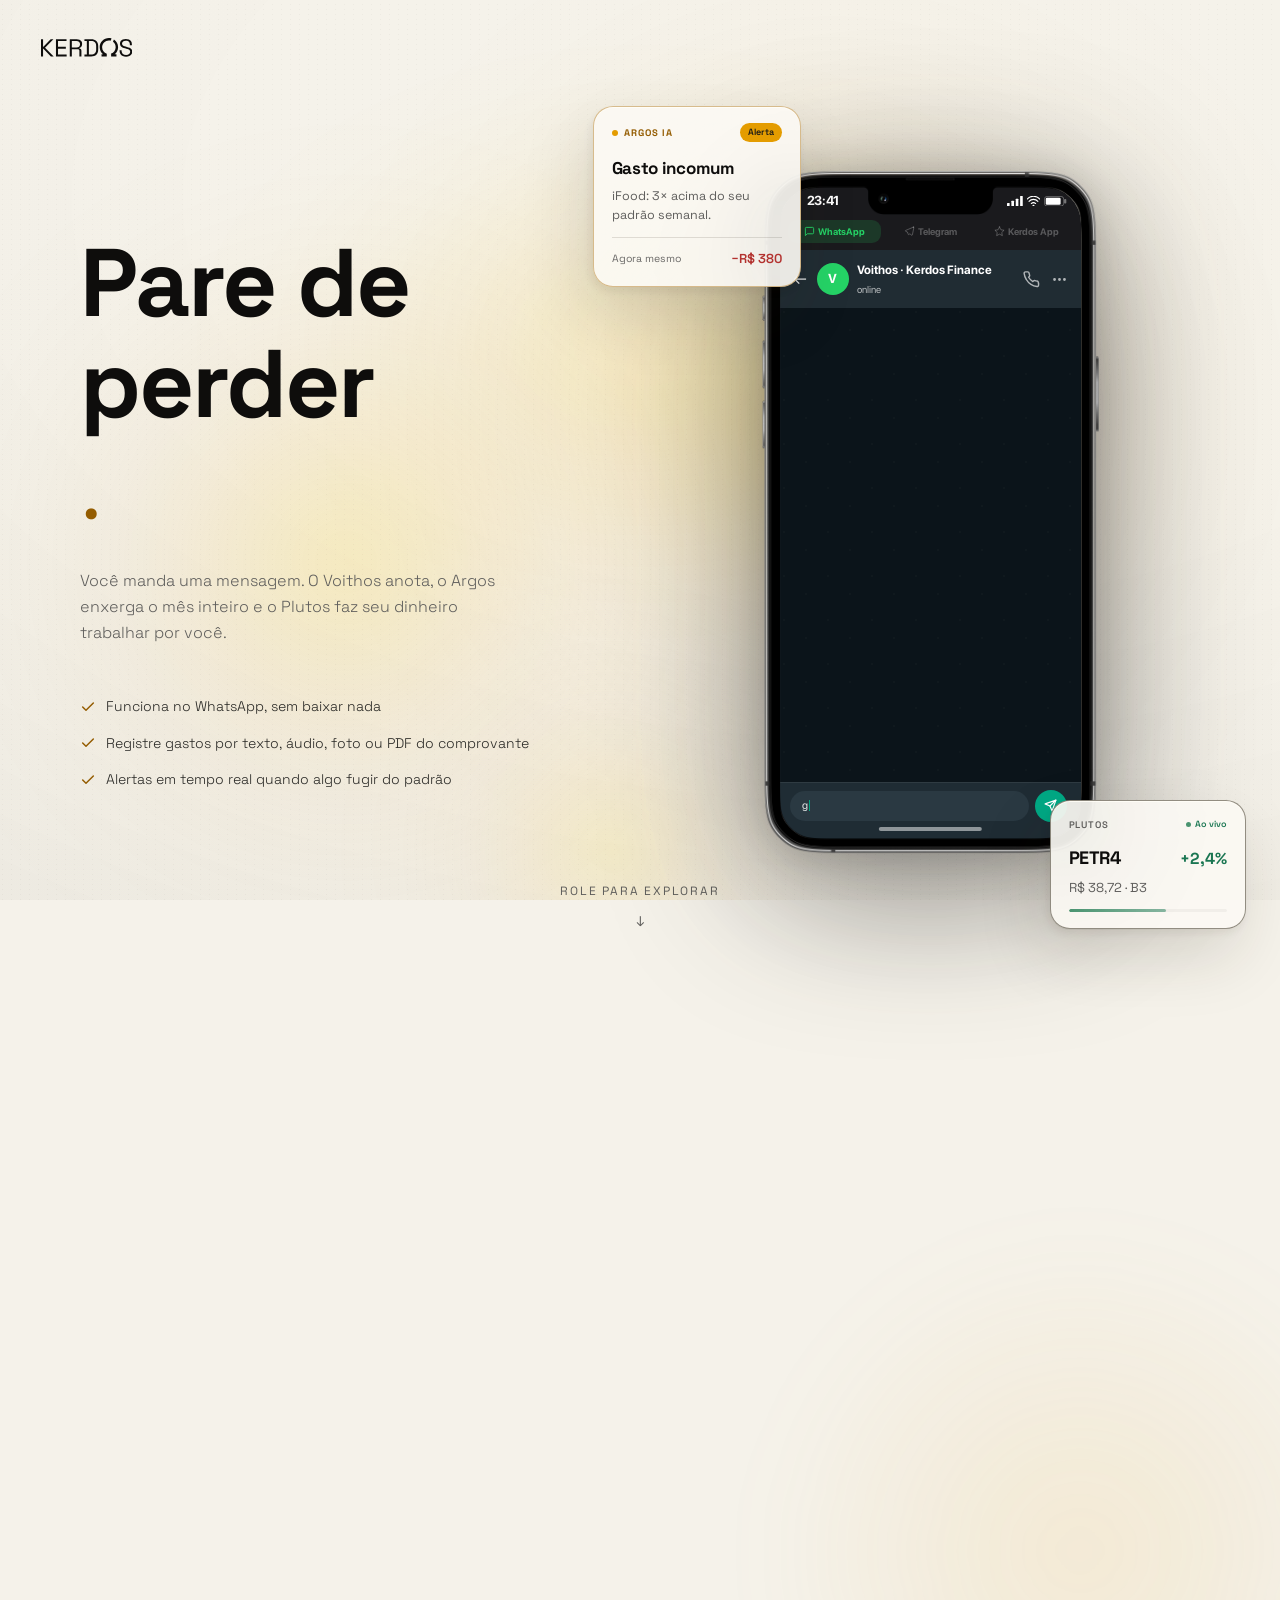
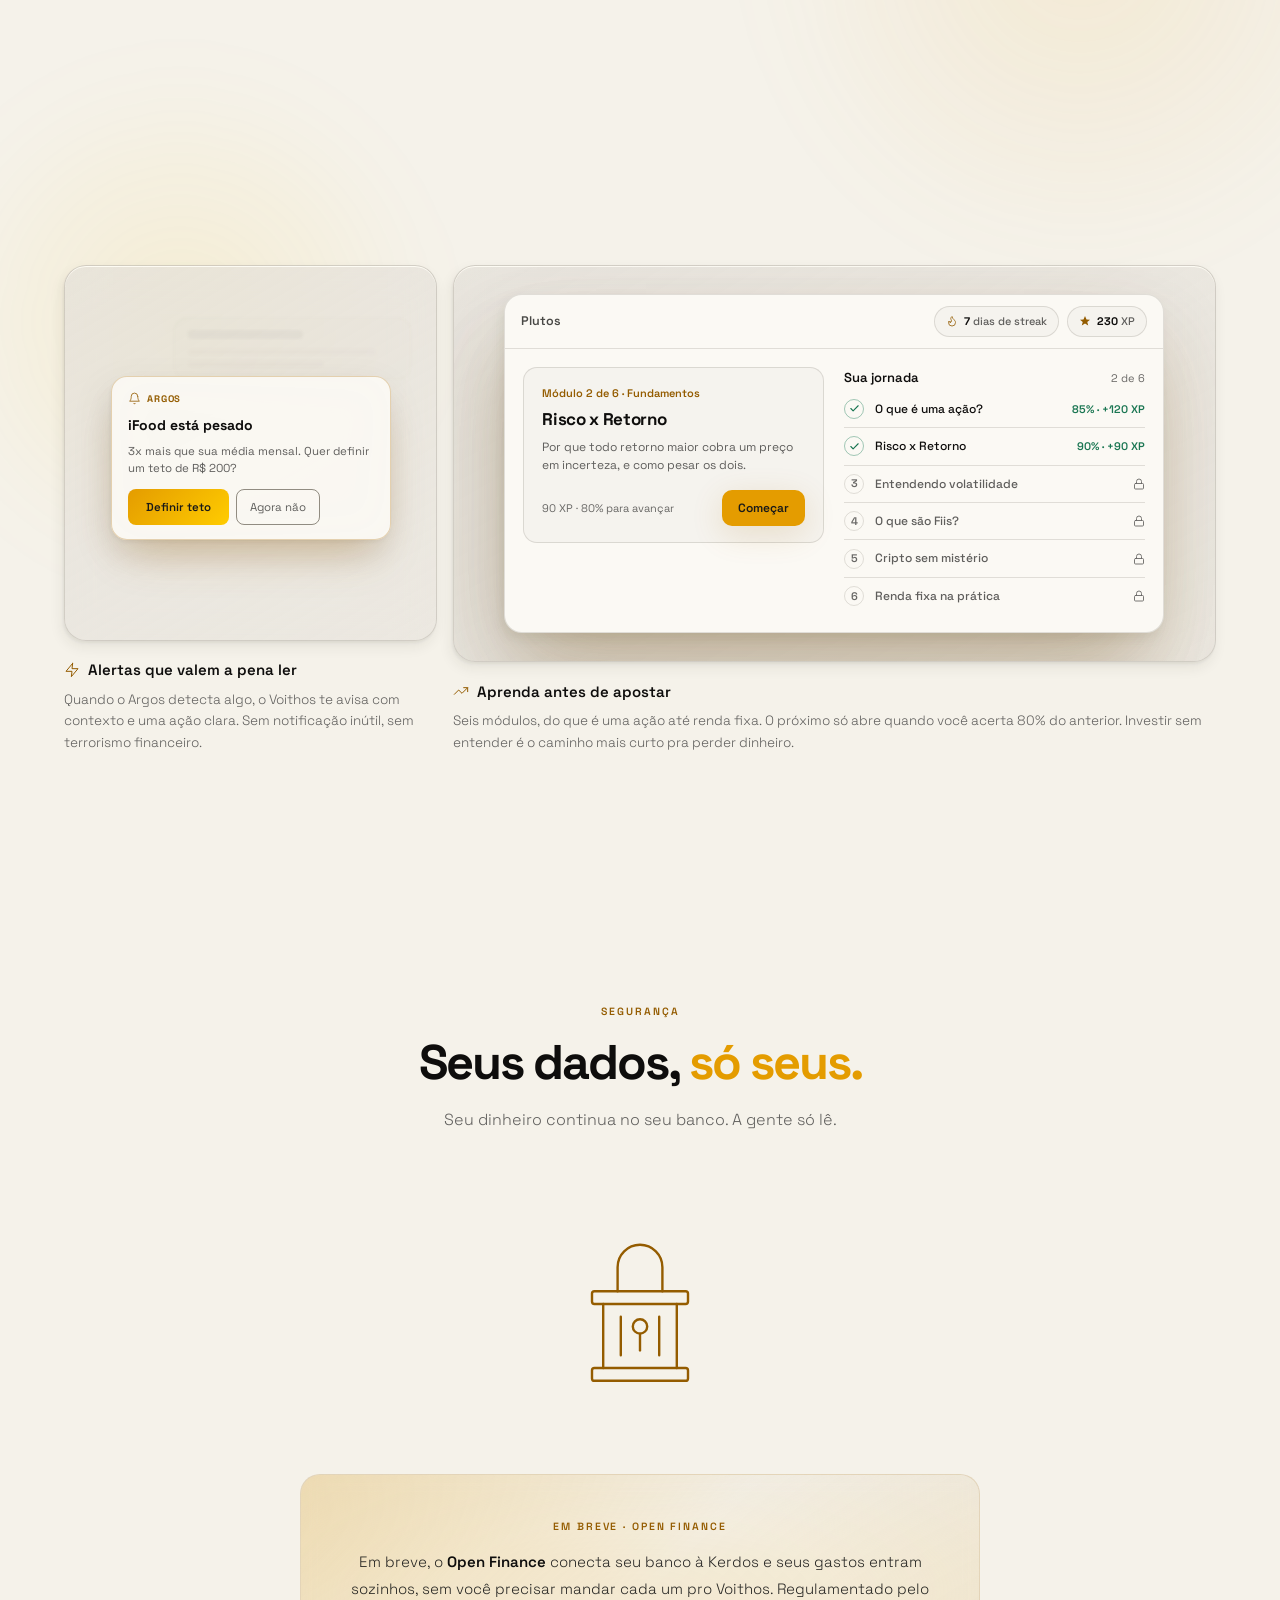
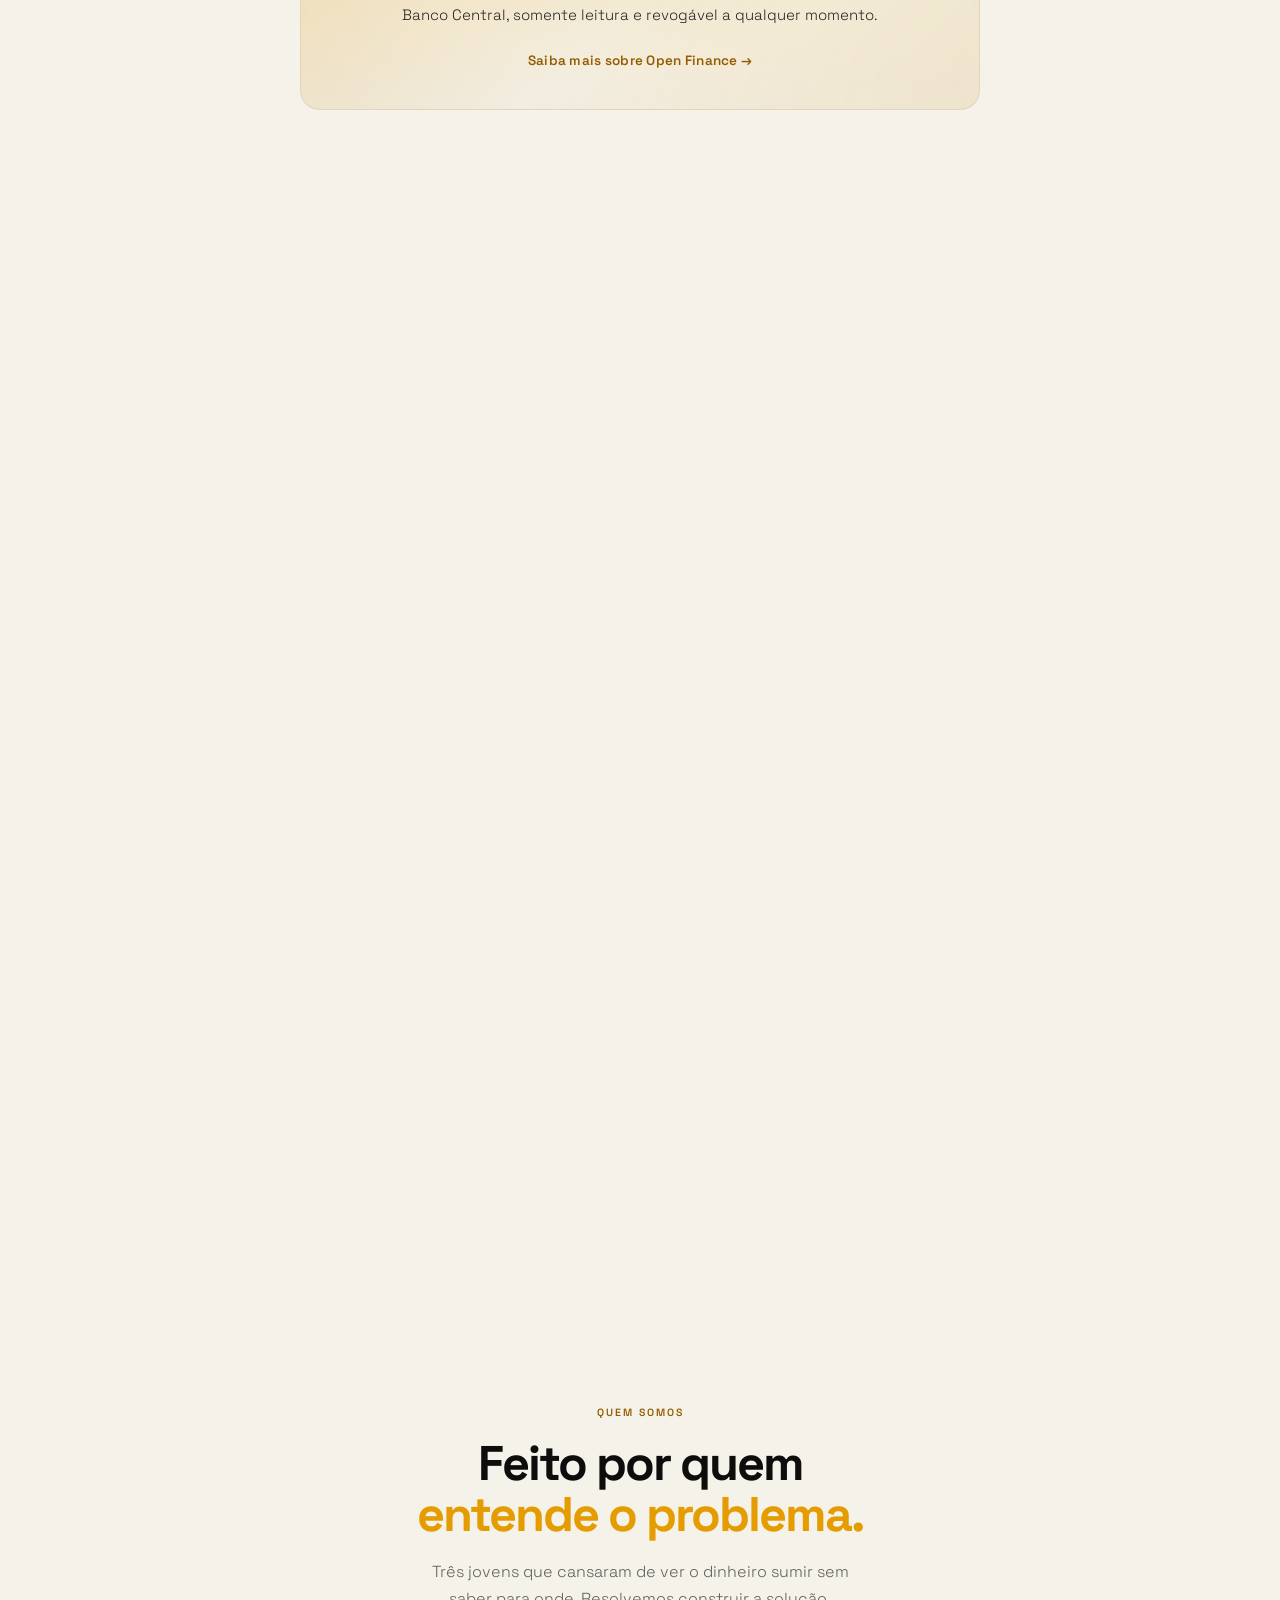
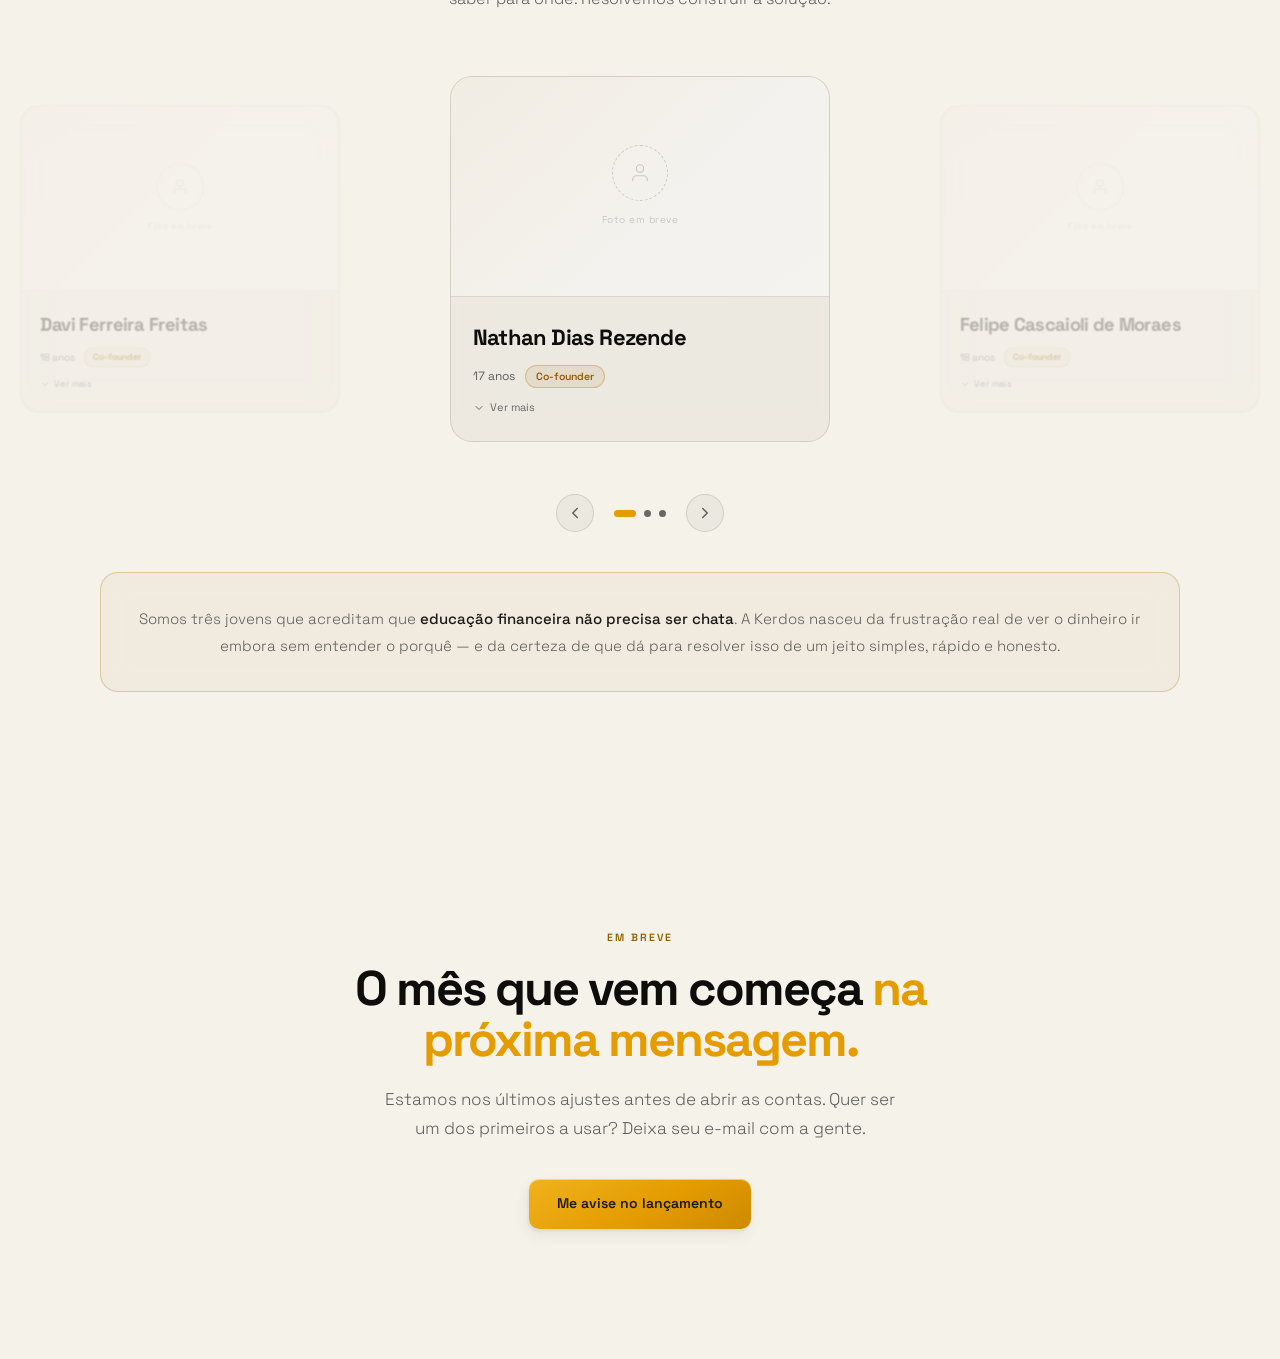
==== commit c6a7cea1: "breafing nathan" ====
--- a/pages/home.html
+++ b/pages/home.html
@@ -821,7 +821,9 @@
           <div class="team-expand-hint"><svg viewBox="0 0 24 24"><polyline points="6 9 12 15 18 9"/></svg>Ver mais</div>
         </div>
         <div class="team-card-bio">
-          <p>Lorem Ipsum is simply dummy text of the printing and typesetting industry. Lorem Ipsum has been the industry's standard dummy text ever since the 1500s, when an unknown printer took a galley of type and scrambled it to make a type specimen book. It has survived not only five centuries, but also the leap into electronic typesetting, remaining essentially unchanged. It was popularised in the 1960s with the release of Letraset sheets containing Lorem Ipsum passages, and more recently with desktop publishing software like Aldus PageMaker including versions of Lorem Ipsum.</p>
+          <p>Designer e desenvolvedor front-end. Comecei pelo visual e só depois migrei pro código, então sempre enxerguei interface como a parte do produto que decide se a pessoa fica ou desiste. Sempre achei absurdo que os apps financeiros entregassem a ferramenta e largassem o usuário sozinho com ela, cheios de telas densas, termos que ninguém explica e zero pedagogia, principalmente pra quem está ganhando o primeiro dinheiro e não sabe por onde começar.</p>
+          <p style="margin-top: 12px;">Na Kerdos, sou responsável por tudo que você vê e toca: a identidade visual, a experiência e o front-end que dão corpo ao <strong>Voithos</strong>, ao <strong>Argos</strong> e ao <strong>Plutos</strong>. Cada tela é desenhada no Figma antes de virar código, com uma regra simples: onde der pra executar pelo usuário ou ensinar o usuário a executar, a gente ensina. Interface sóbria, premium e com cara de produto de tecnologia, não de fintech colorida.</p>
+          <p style="margin-top: 12px;">Aos 17 anos, já com a Kerdos saindo do papel e virando código, meu propósito aqui é fazer finanças parecerem simples e acessíveis, sem esconder que a pessoa está aprendendo algo importante. Design que trabalha pra você, não o contrário.</p>
         </div>
       </div>
 
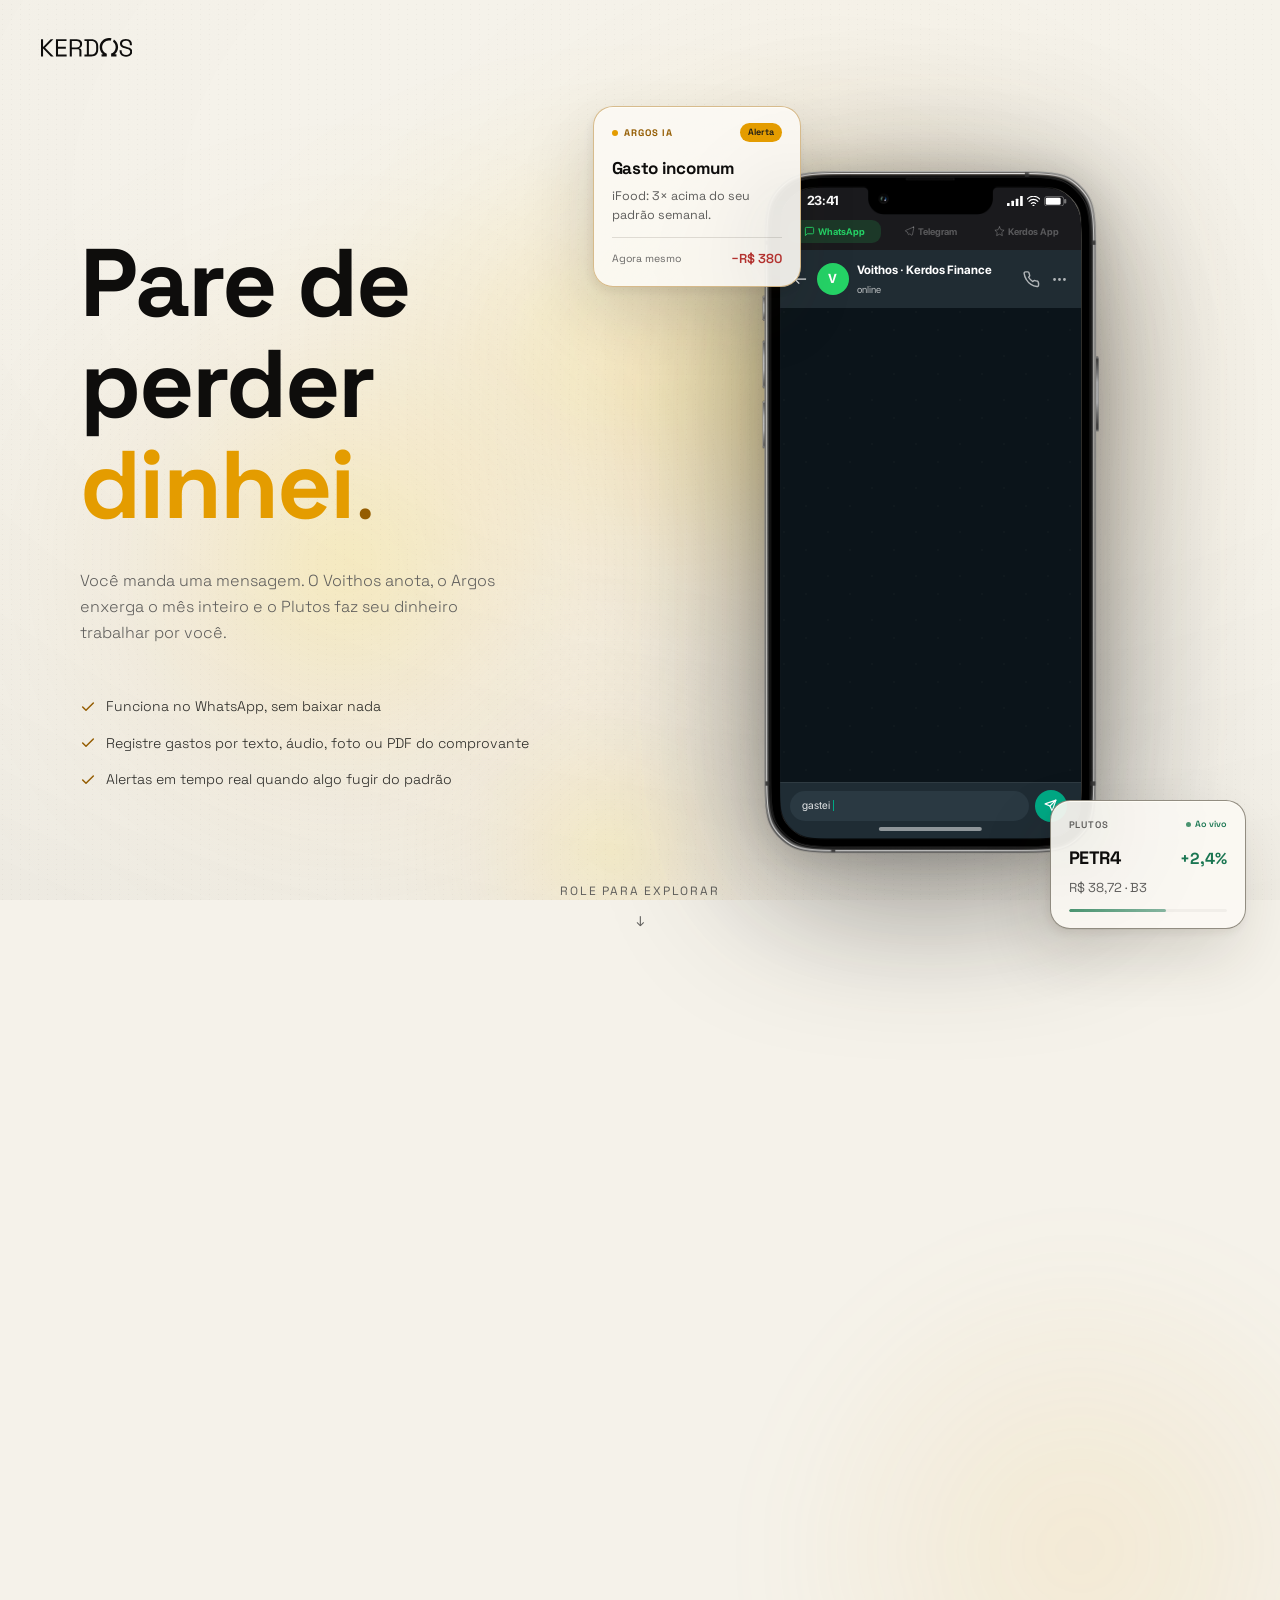
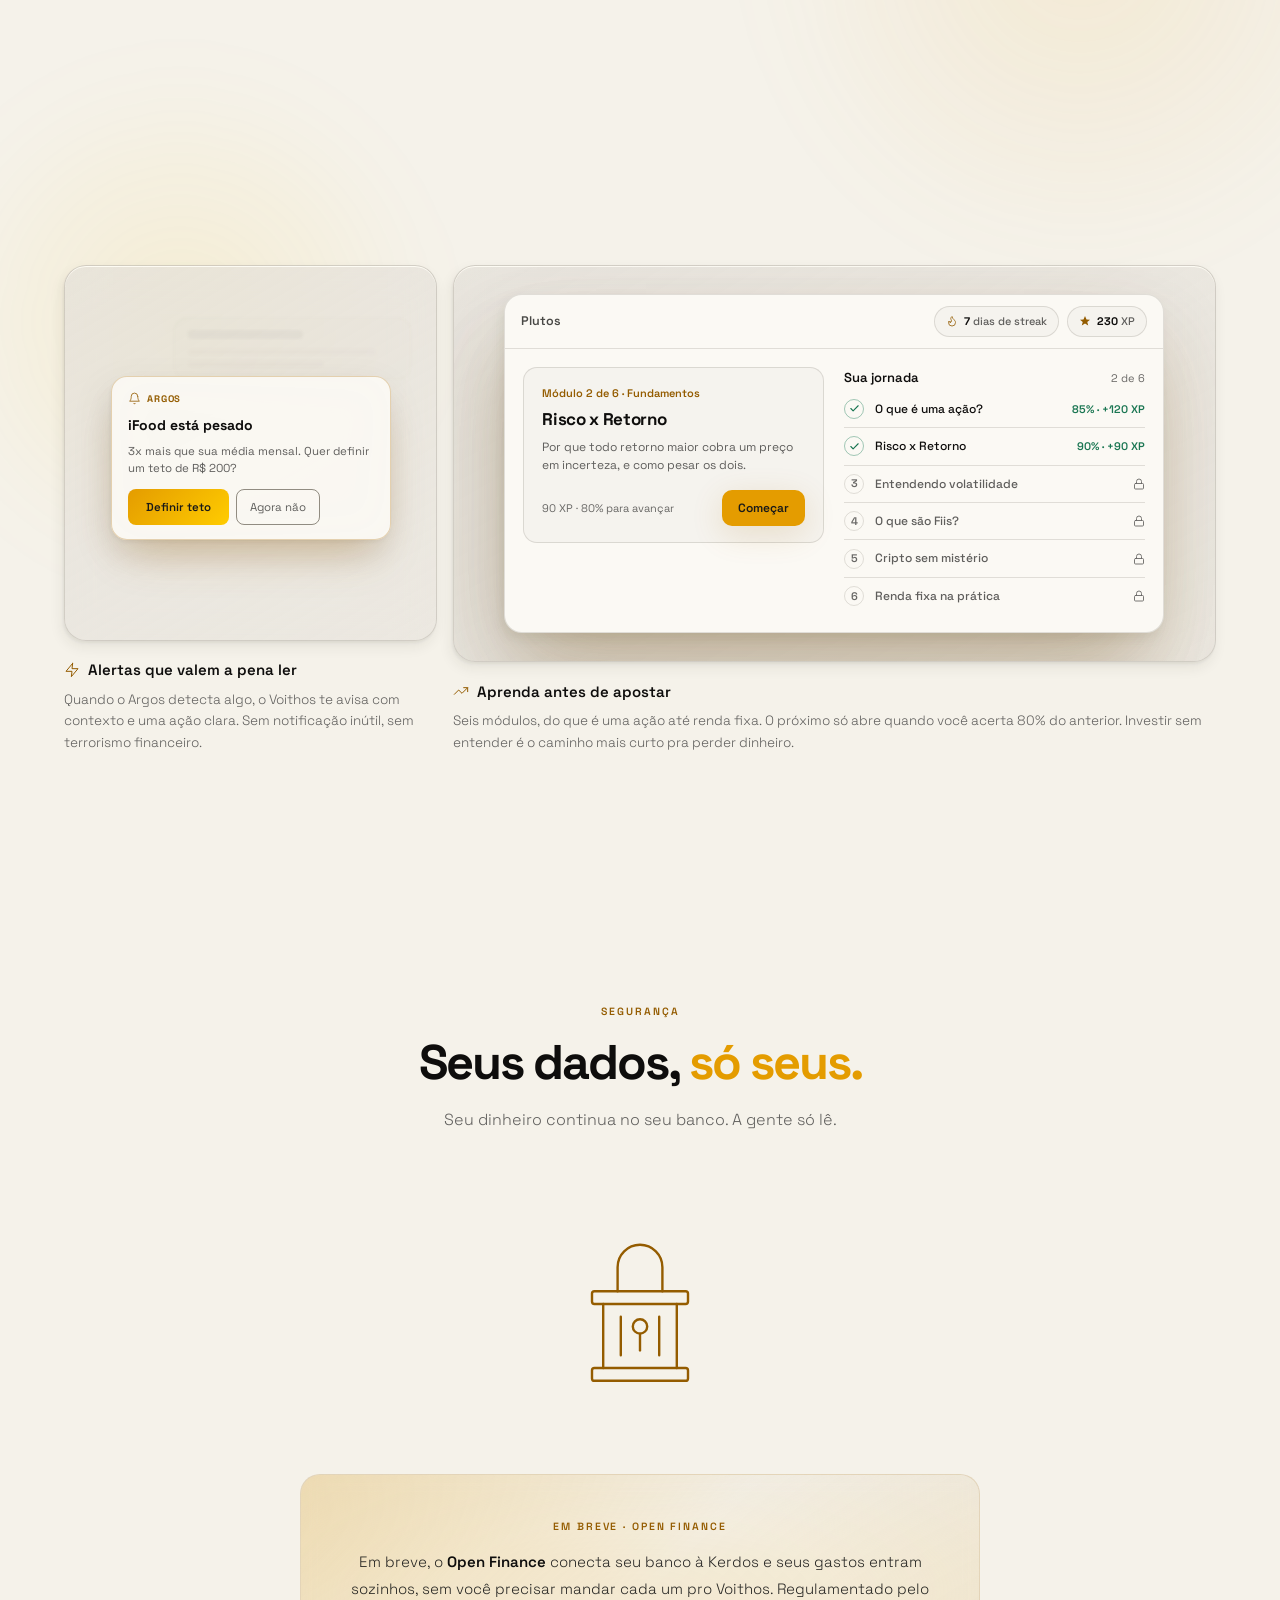
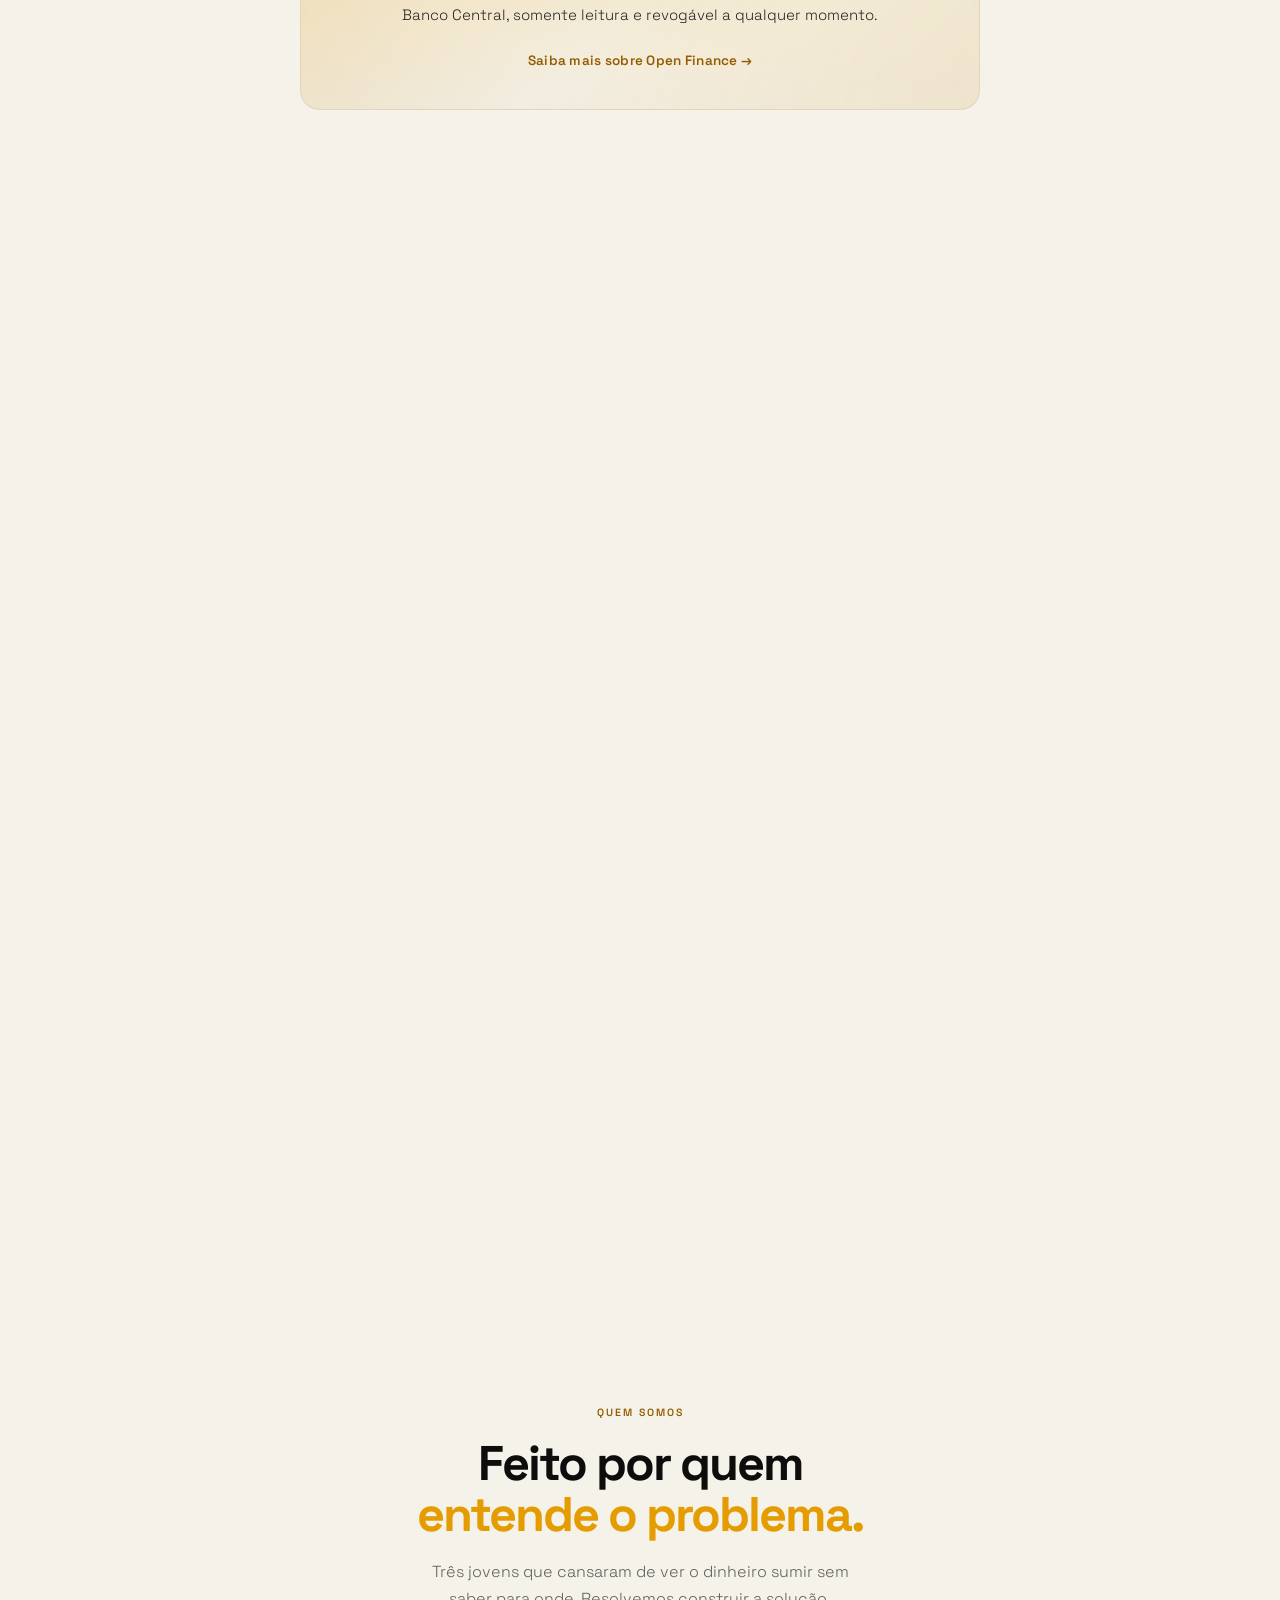
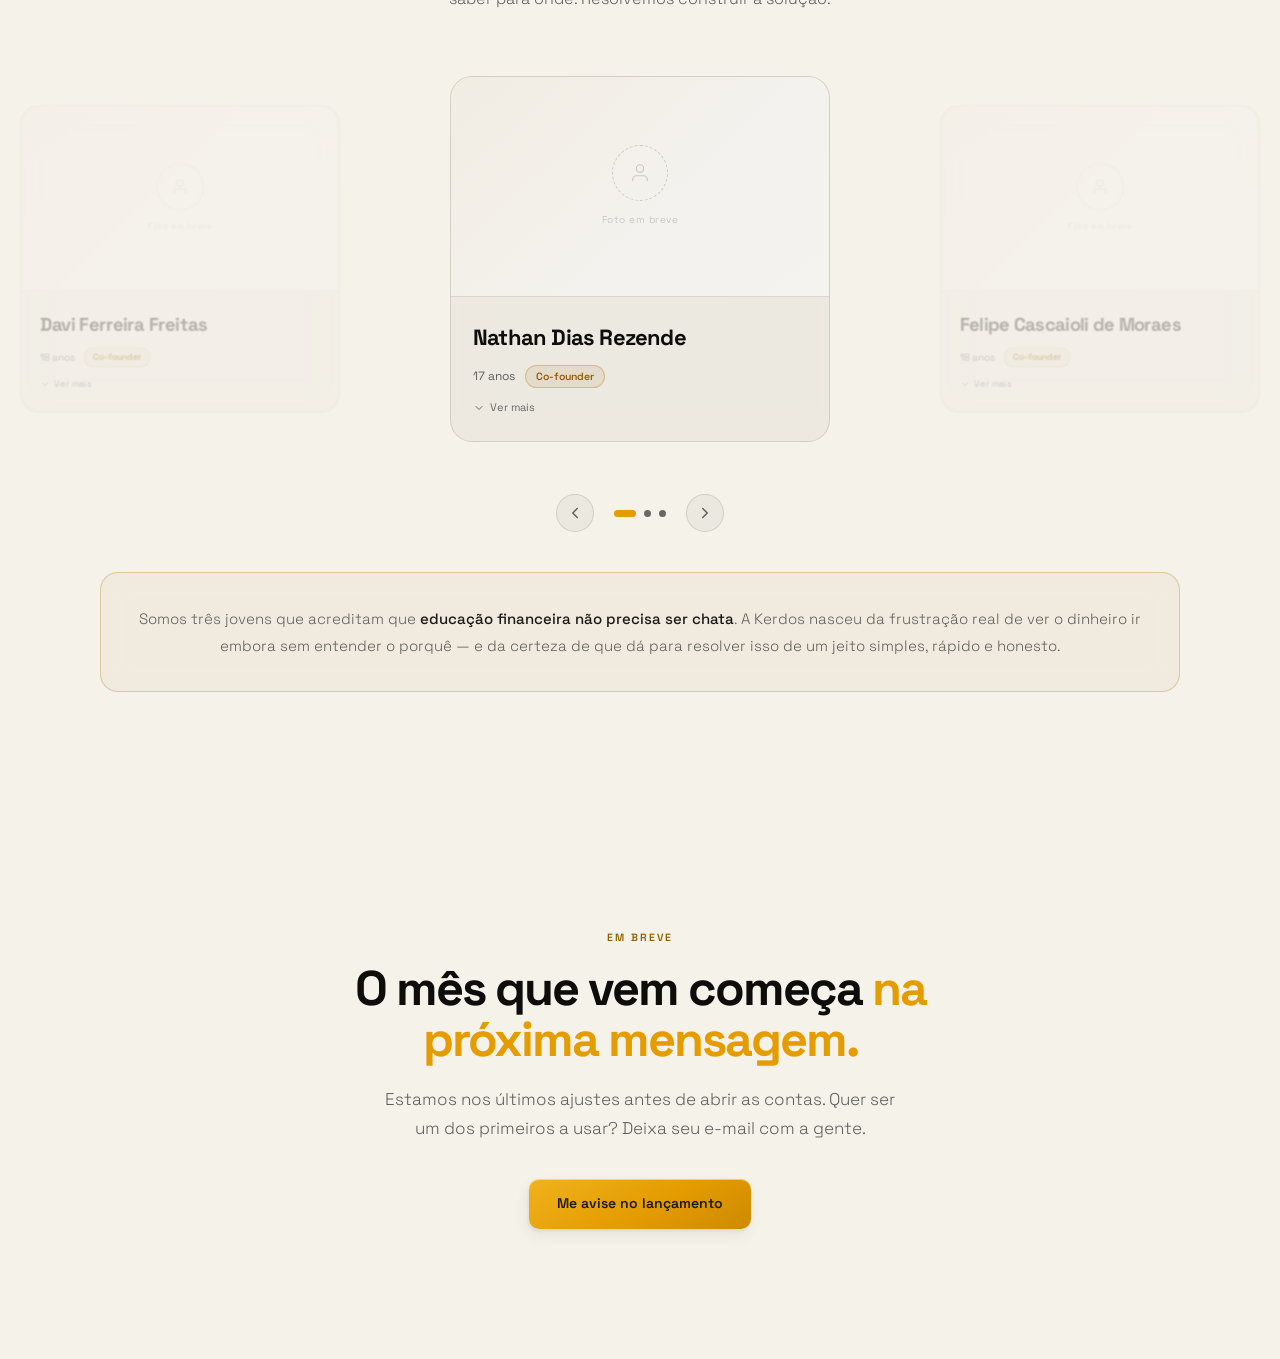
==== commit a5ee967a: "feat: implement swipe functionality for mobile navigation and add custom scrollbar for waitlist card" ====
--- a/pages/home.html
+++ b/pages/home.html
@@ -1191,6 +1191,7 @@
 <script src="../scripts/components/tcc-popup.js" defer></script>
 <script src="../scripts/components/lista-espera.js" defer></script>
 <script src="../scripts/components/how-it-works.js" defer></script>
+<script src="../scripts/components/swipe.js"></script>
 
 <script>
   /* authState gerenciado por auth.js */
@@ -1327,6 +1328,25 @@
     /* Arrow navigation */
     document.getElementById('team-prev').addEventListener('click', function () { goTo(cur - 1); });
     document.getElementById('team-next').addEventListener('click', function () { goTo(cur + 1); });
+
+    /* Swipe no celular: o card ativo segue o dedo e, ao soltar além do
+       limite, o carrossel vira. Os estilos inline só existem durante o
+       arraste; ao limpá-los a transição do CSS leva o card ao destino. */
+    if (window.KerdosSwipe) {
+      KerdosSwipe(track, {
+        onStart: function () { cards[cur].style.transition = 'none'; },
+        onMove: function (dx) {
+          var c = cards[cur];
+          c.style.transform = 'translateX(' + dx + 'px) scale(' + (1 - Math.min(Math.abs(dx) / 1600, 0.08)) + ')';
+          c.style.opacity = Math.max(0.45, 1 - Math.abs(dx) / 520);
+        },
+        onEnd: function (dir) {
+          var c = cards[cur];
+          c.style.transition = ''; c.style.transform = ''; c.style.opacity = '';
+          if (dir) goTo(cur - dir);
+        }
+      });
+    }
 
     /* Team popup */
     var popupOverlay = document.getElementById('team-popup-overlay');
@@ -1536,8 +1556,9 @@
       function next() {
         if (token !== runToken) return;          // superseded
         if (i >= turns.length) {                  // conversa completa → segura e vira pra próxima tela
-          later(function () {
+          later(function advance() {
             if (token !== runToken) return;
+            if (swipe && swipe.isDragging()) { later(advance, 300); return; } // não vira debaixo do dedo
             goTo(ORDER[(ORDER.indexOf(view) + 1) % ORDER.length]);
           }, HOLD_MS);
           return;
@@ -1631,6 +1652,31 @@
     document.querySelectorAll('.phone-toggle-btn').forEach(function (btn) {
       btn.addEventListener('click', function () { goTo(btn.dataset.view); });
     });
+
+    /* Swipe na tela do celular: a tela segue o dedo e, ao soltar além do
+       limite, vai para a vizinha pelo mesmo goTo das abas. Nas pontas
+       (WhatsApp ← / Kerdos App →) o arraste tem resistência e volta,
+       como um pager nativo. O track tem 300% de largura, então a conta
+       usa a largura da tela visível (o pai dele). */
+    var viewsTrack = document.querySelector('.phone-views-track');
+    var swipe = null;
+    if (viewsTrack && window.KerdosSwipe) {
+      var screenW = function () { return viewsTrack.parentElement.clientWidth; };
+      swipe = KerdosSwipe(viewsTrack, {
+        width: screenW,
+        onStart: function () { viewsTrack.style.transition = 'none'; },
+        onMove: function (dx) {
+          var i = ORDER.indexOf(activeView);
+          if ((i === 0 && dx > 0) || (i === ORDER.length - 1 && dx < 0)) dx /= 3;
+          viewsTrack.style.transform = 'translateX(' + (dx - i * screenW()) + 'px)';
+        },
+        onEnd: function (dir) {
+          viewsTrack.style.transition = ''; viewsTrack.style.transform = '';
+          var i = ORDER.indexOf(activeView) - dir;
+          if (dir && i >= 0 && i < ORDER.length) goTo(ORDER[i]);
+        }
+      });
+    }
   })();
 
   /* UPGRADE TOAST — aparece após 15s, dispensável */
--- a/styles/core/style.css
+++ b/styles/core/style.css
@@ -994,6 +994,9 @@
 }
 .phone-views-track.show-telegram { transform: translateX(-33.333%); }
 .phone-views-track.show-kerdos   { transform: translateX(-66.666%); }
+/* Swipe (scripts/components/swipe.js): o navegador cuida só da rolagem
+   vertical aqui; o arraste horizontal fica com o JS. */
+.phone-views-track, .team-carousel-track { touch-action: pan-y pinch-zoom; }
 .phone-view { display: flex; width: 33.333%; flex-shrink: 0; flex-direction: column; overflow: hidden; min-height: 0; }
 
 /* WhatsApp view */
--- a/styles/components/lista-espera.css
+++ b/styles/components/lista-espera.css
@@ -38,6 +38,23 @@
 }
 .le-overlay.is-open .le-card { transform: none; }
 
+/* Barra de rolagem própria do card. A nativa é desenhada pelo
+   navegador de ponta a ponta e atravessa a curva dos cantos; esta
+   é posicionada pelo lista-espera.js com folga em cima e embaixo,
+   então nunca sai do card. Aparece ao rolar e some quando para. */
+.le-card { scrollbar-width: none; }
+.le-card::-webkit-scrollbar { display: none; width: 0; height: 0; }
+.le-barra {
+  position: absolute; top: 0; right: 5px;
+  width: 3px; border-radius: 999px;
+  background: rgba(var(--brand-tint-rgb, 228,156,0), 0.6);
+  opacity: 0;
+  transition: opacity 0.45s ease;
+  pointer-events: none;
+  z-index: 2;
+}
+.le-barra.is-visivel { opacity: 1; transition-duration: 0.12s; }
+
 .le-fechar {
   position: absolute; top: 16px; right: 16px;
   width: 32px; height: 32px; border-radius: 50%;
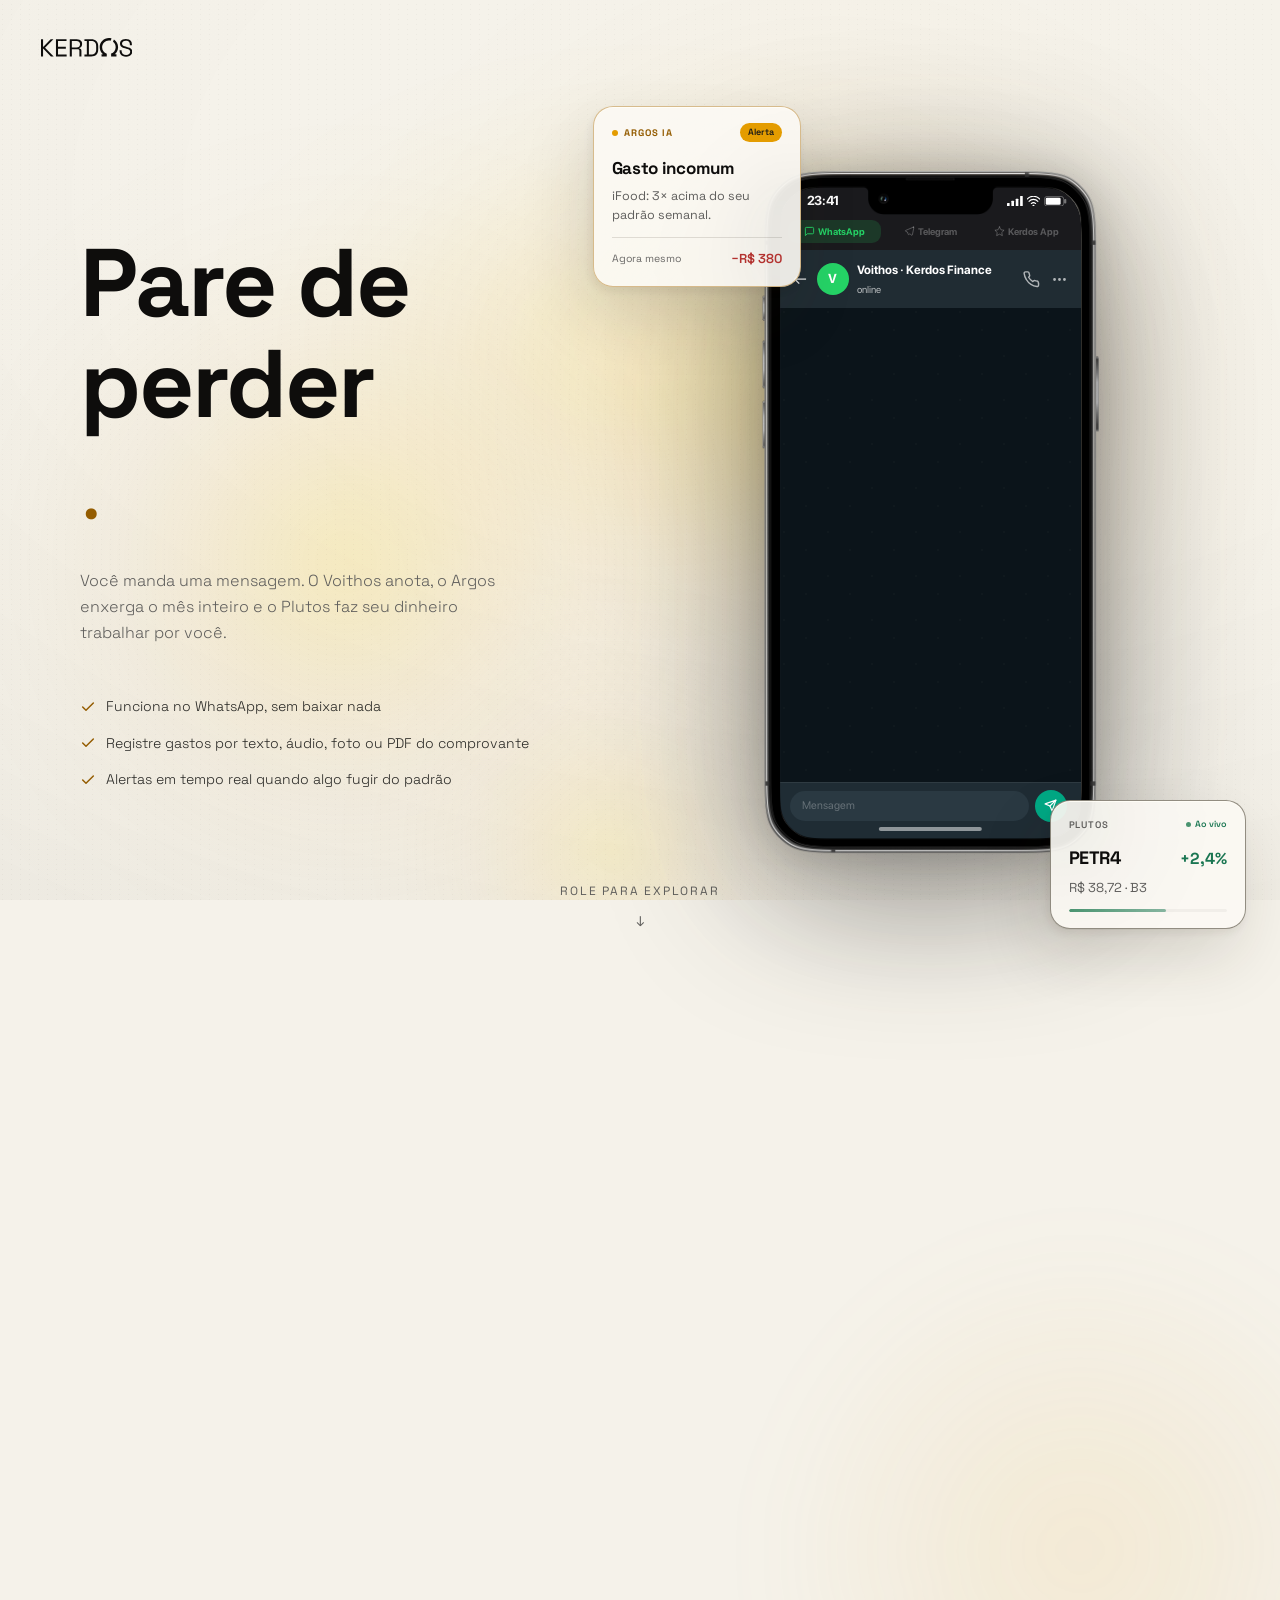
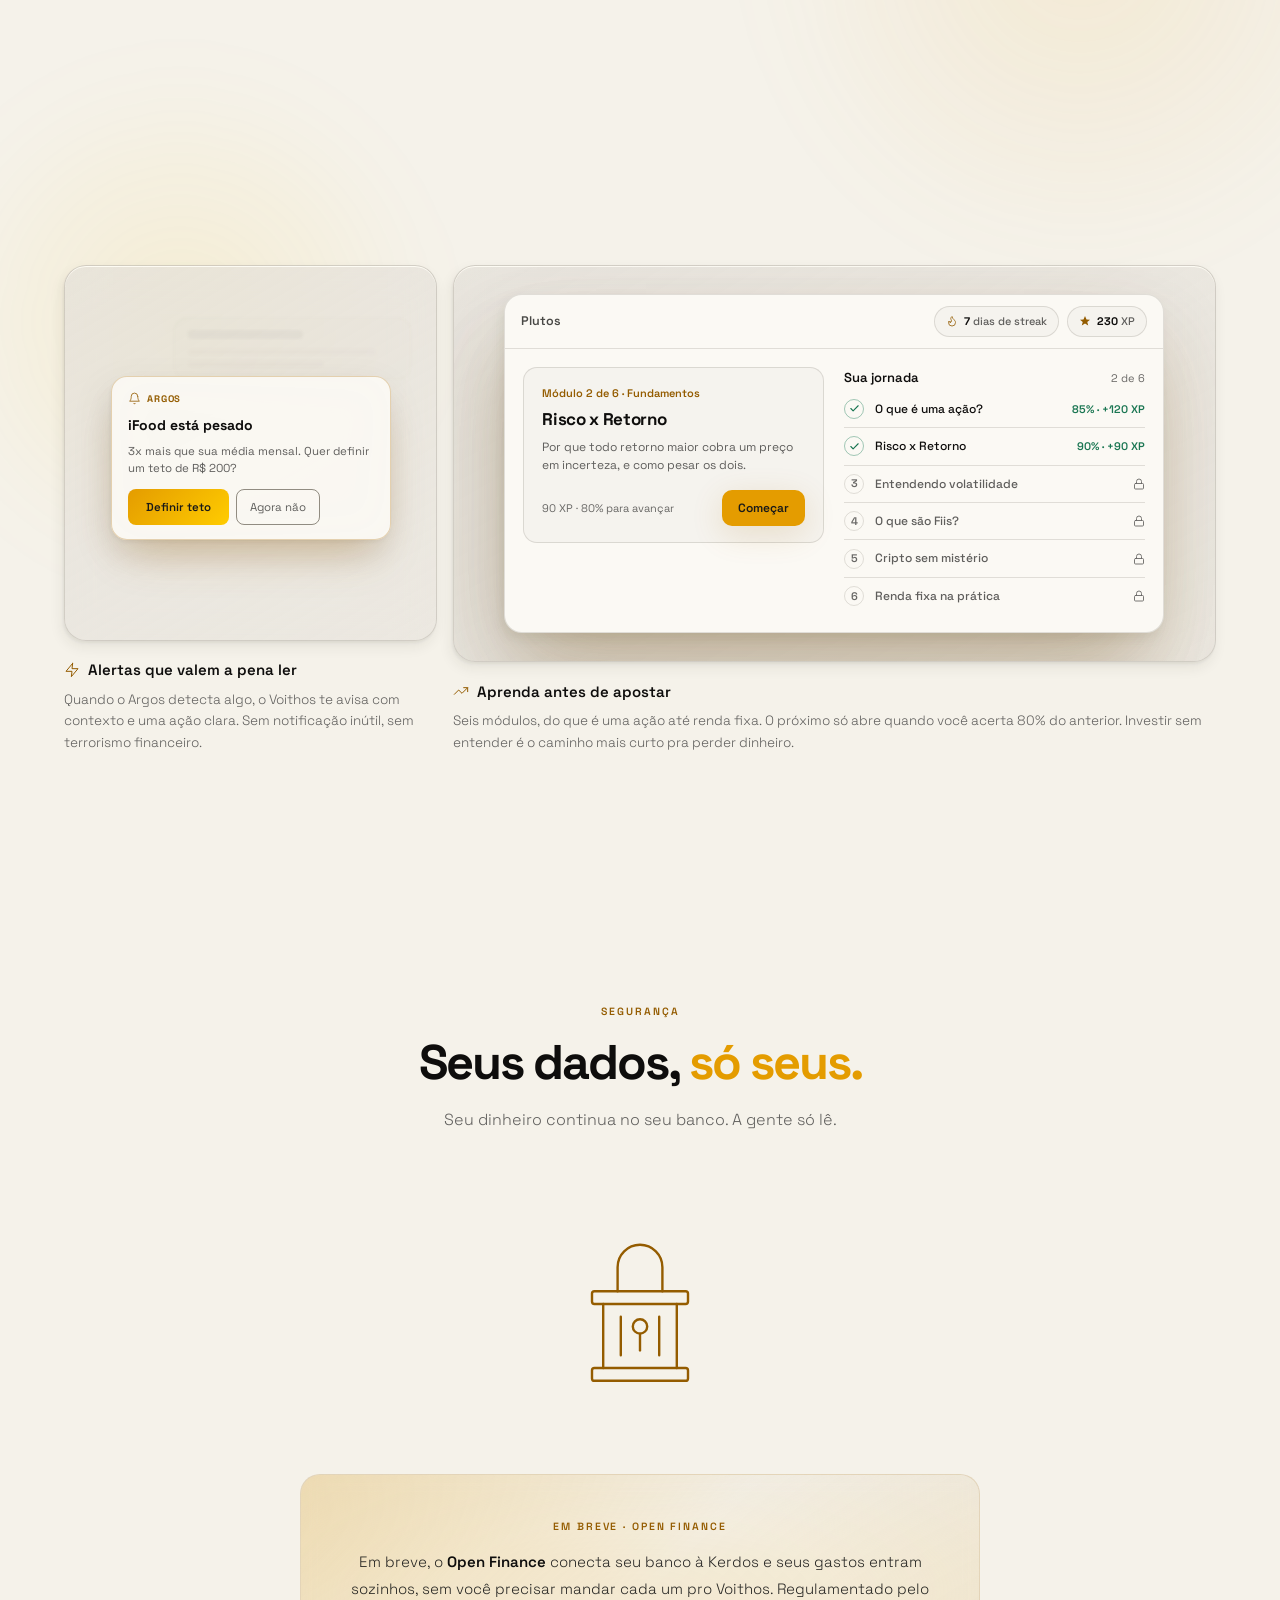
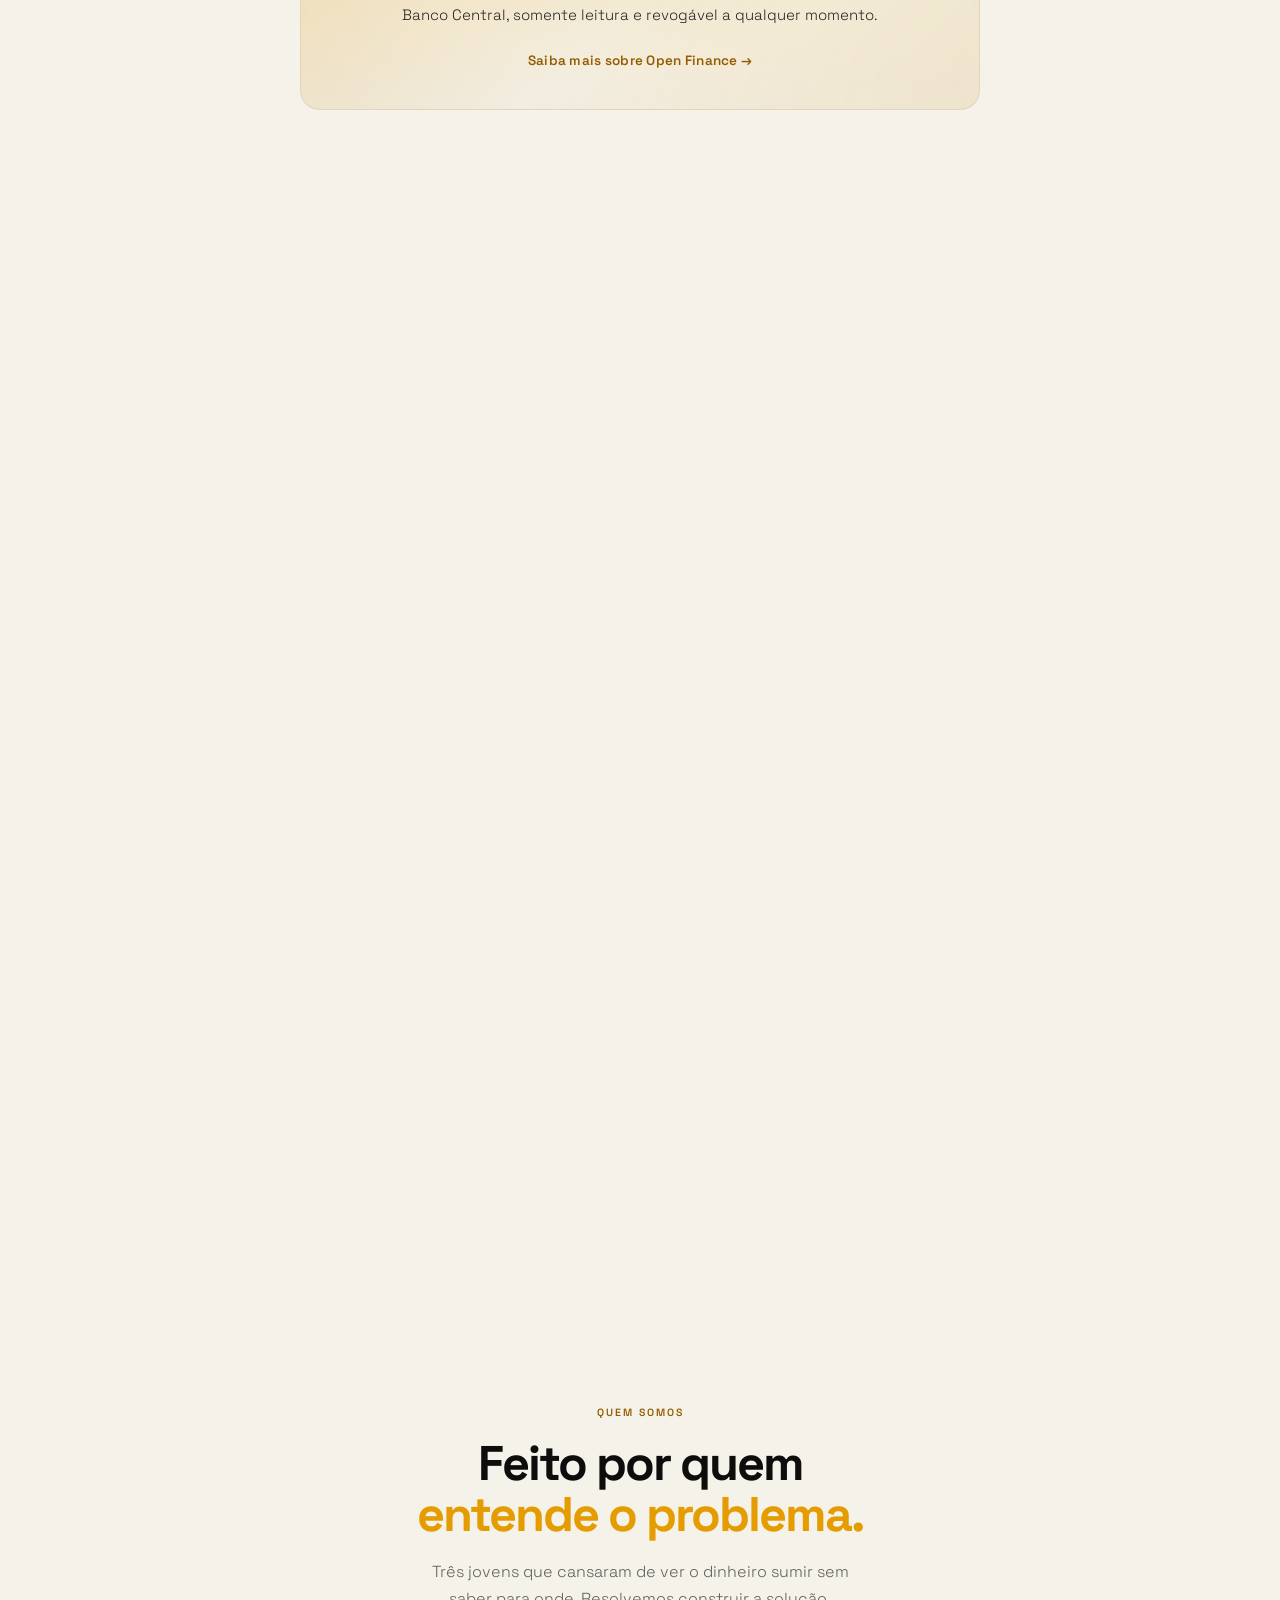
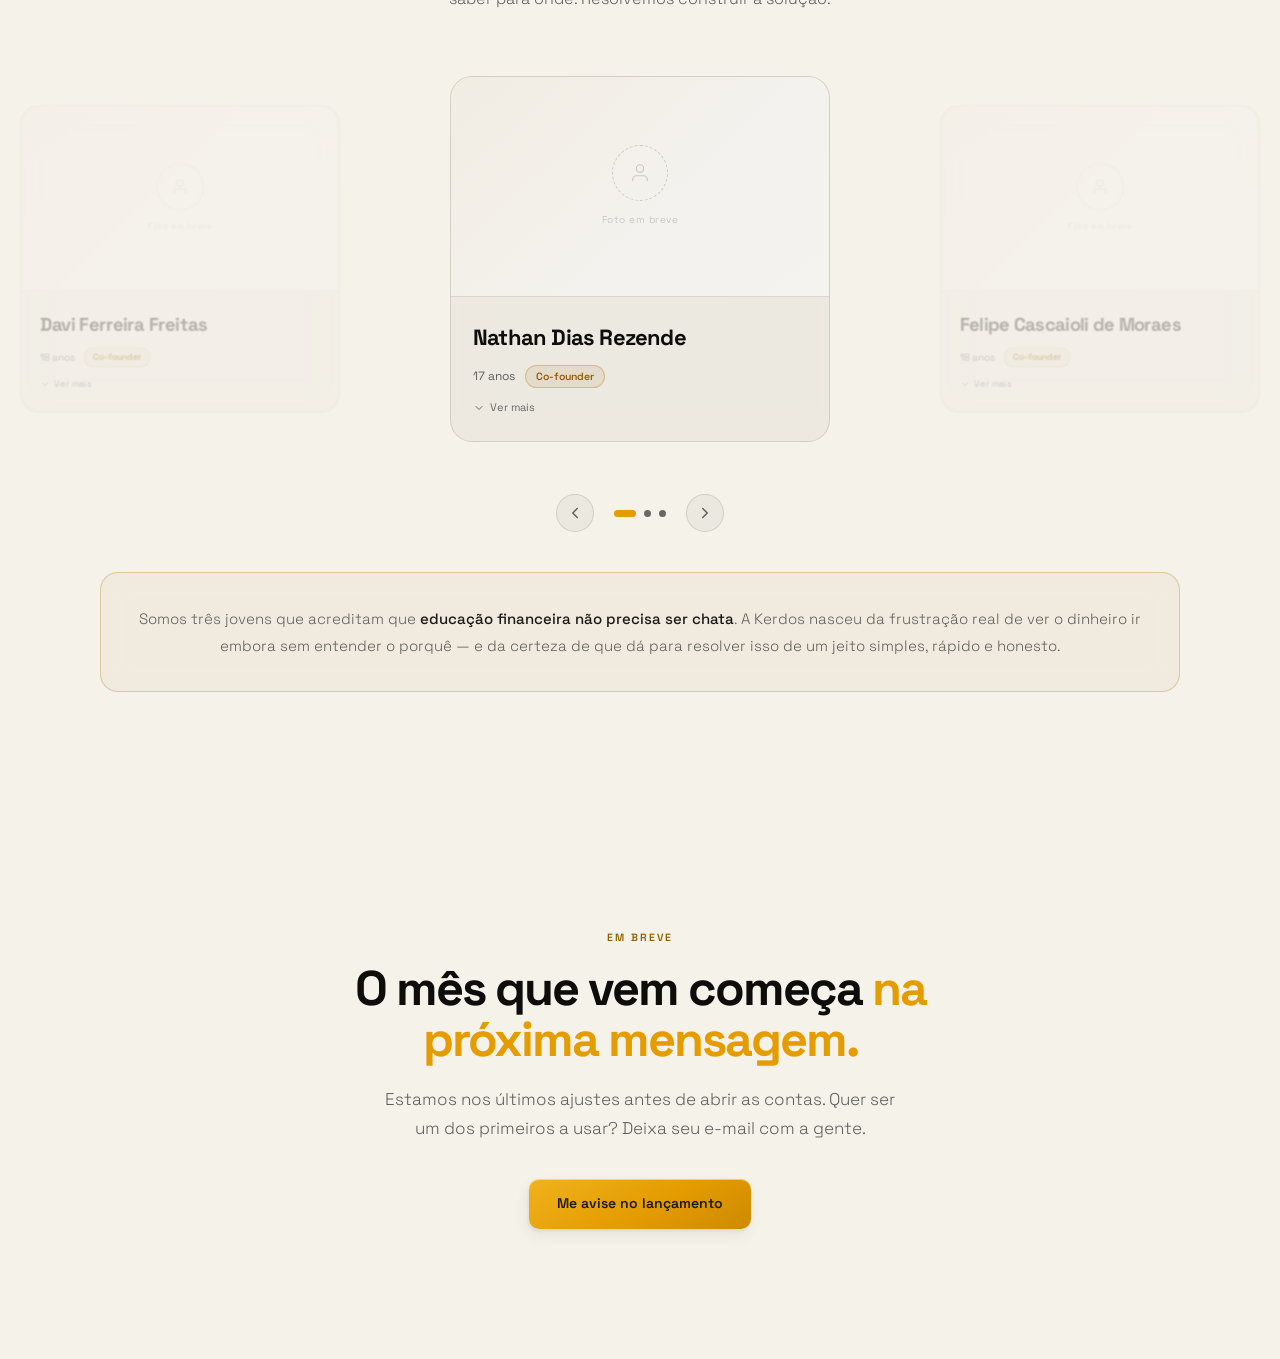
==== commit 226f2240: "feat: update upgrade toast for improved mobile experience and styling adjustments" ====
--- a/pages/home.html
+++ b/pages/home.html
@@ -1174,17 +1174,10 @@
   <button class="upgrade-toast-close" id="upgrade-toast-close" aria-label="Fechar">
     <svg viewBox="0 0 24 24"><line x1="18" y1="6" x2="6" y2="18"/><line x1="6" y1="6" x2="18" y2="18"/></svg>
   </button>
-  <div class="upgrade-toast-icon">
-    <svg viewBox="0 0 24 24" fill="none" stroke="currentColor" stroke-width="1.5" stroke-linecap="round" stroke-linejoin="round" aria-hidden="true">
-      <polyline points="3 17 9 11 13 15 21 7"/>
-      <polyline points="15 7 21 7 21 13"/>
-    </svg>
-  </div>
   <div class="upgrade-toast-content">
     <div class="upgrade-toast-title">Pronto pra ir além?</div>
-    <div class="upgrade-toast-desc">Relatórios mais fundos, alertas do Argos em tempo real e o Plutos te ensinando a investir, no seu ritmo.</div>
   </div>
-  <a href="#" class="upgrade-toast-btn" data-lista-espera>Entrar na lista</a>
+  <a href="#comecar" class="upgrade-toast-btn" id="upgrade-toast-btn">Entrar na lista</a>
 </div>
 
 <script src="../scripts/components/modal-perfil.js"></script>
@@ -1692,11 +1685,38 @@
       }, 15000);
     }
 
-    closeBtn.addEventListener('click', function () {
+    function esconder() {
       toast.classList.remove('visible');
       toast.classList.add('hiding');
       localStorage.setItem('kerdos-toast-dismissed', '1');
-    });
+    }
+
+    closeBtn.addEventListener('click', esconder);
+
+    /* "Entrar na lista" leva até a seção final (#comecar) e, ao chegar,
+       abre o formulário da lista de espera. */
+    var ctaBtn = document.getElementById('upgrade-toast-btn');
+    var alvo   = document.getElementById('comecar');
+    if (ctaBtn && alvo) {
+      ctaBtn.addEventListener('click', function (e) {
+        e.preventDefault();
+        esconder();
+
+        var reduz = window.matchMedia('(prefers-reduced-motion: reduce)').matches;
+        alvo.scrollIntoView({ behavior: reduz ? 'auto' : 'smooth', block: 'center' });
+
+        var aberto = false;
+        function abrirForm() {
+          if (aberto) return;
+          aberto = true;
+          window.removeEventListener('scrollend', abrirForm);
+          if (window.KerdosListaEspera) window.KerdosListaEspera.abrir();
+        }
+        /* scrollend não existe no Safari antigo: o timeout garante a abertura */
+        window.addEventListener('scrollend', abrirForm);
+        setTimeout(abrirForm, reduz ? 0 : 1200);
+      });
+    }
   })();
 
   /* SECURITY — sticky-scroll progressive reveal */
--- a/styles/core/style.css
+++ b/styles/core/style.css
@@ -1168,11 +1168,12 @@
   right: 28px;
   transform: translateY(calc(100% + 60px));
   z-index: 4000;
-  width: min(360px, calc(100vw - 56px));
+  width: max-content;
+  max-width: calc(100vw - 56px);
   display: flex;
   align-items: center;
-  gap: 16px;
-  padding: 18px 20px;
+  gap: 14px;
+  padding: 12px 12px 12px 18px;
   /* Dark glass dominates (70/20/10); gold only as a hairline edge */
   background: rgba(var(--panel-rgb, 20,20,22), 0.88);
   backdrop-filter: blur(48px) saturate(180%);
@@ -1229,17 +1230,38 @@
   transition: background 0.2s, transform 0.15s;
 }
 .upgrade-toast-btn:hover { background: var(--gold-light); transform: translateY(-1px); }
+/* X como selo no canto (metade para fora): não disputa a linha com o
+   título e o botão. Fundo opaco do painel para não vazar o que está atrás. */
 .upgrade-toast-close {
-  position: absolute; top: 10px; right: 10px;
-  width: 22px; height: 22px; border-radius: 6px;
-  background: rgba(var(--veil-rgb, 255,255,255), var(--a-veil-2, 0.06));
+  position: absolute; top: -9px; right: -9px;
+  width: 22px; height: 22px; border-radius: 50%;
+  background: rgb(var(--panel-rgb, 20,20,22));
   border: 0.5px solid rgba(var(--line-rgb, 255,255,255), var(--a-line-2, 0.1));
+  box-shadow: var(--elev-1, 0 2px 6px rgba(0,0,0,.3));
   display: flex; align-items: center; justify-content: center;
   cursor: pointer;
   transition: background 0.2s;
 }
-.upgrade-toast-close:hover { background: rgba(var(--veil-rgb, 255,255,255), var(--a-veil-3, 0.12)); }
+.upgrade-toast-close:hover { border-color: rgba(var(--line-rgb, 255,255,255), var(--a-line-2, 0.2)); }
+/* Área de toque maior que o círculo visível */
+.upgrade-toast-close::after { content: ''; position: absolute; inset: -10px; }
 .upgrade-toast-close svg { width: 10px; height: 10px; stroke: var(--muted); fill: none; stroke-width: 2.2; stroke-linecap: round; }
+
+/* Mobile: uma faixa compacta — título e botão na mesma linha, com o
+   X dentro do fluxo (não flutuando por cima do botão). */
+@media (max-width: 600px) {
+  .upgrade-toast {
+    left: 16px; right: 16px;
+    bottom: calc(16px + env(safe-area-inset-bottom, 0px));
+    width: auto;
+    gap: 10px;
+    padding: 10px 10px 10px 16px;
+    border-radius: 14px;
+  }
+  .upgrade-toast-content { flex: 1; min-width: 0; }
+  .upgrade-toast-title { font-size: 13.5px; margin-bottom: 0; white-space: nowrap; }
+  .upgrade-toast-btn { padding: 8px 14px; font-size: 13px; border-radius: 9px; }
+}
 
 /* ── Scroll indicator ── */
 /* Estado de repouso = invisível. Quem mostra é a classe .is-visible,
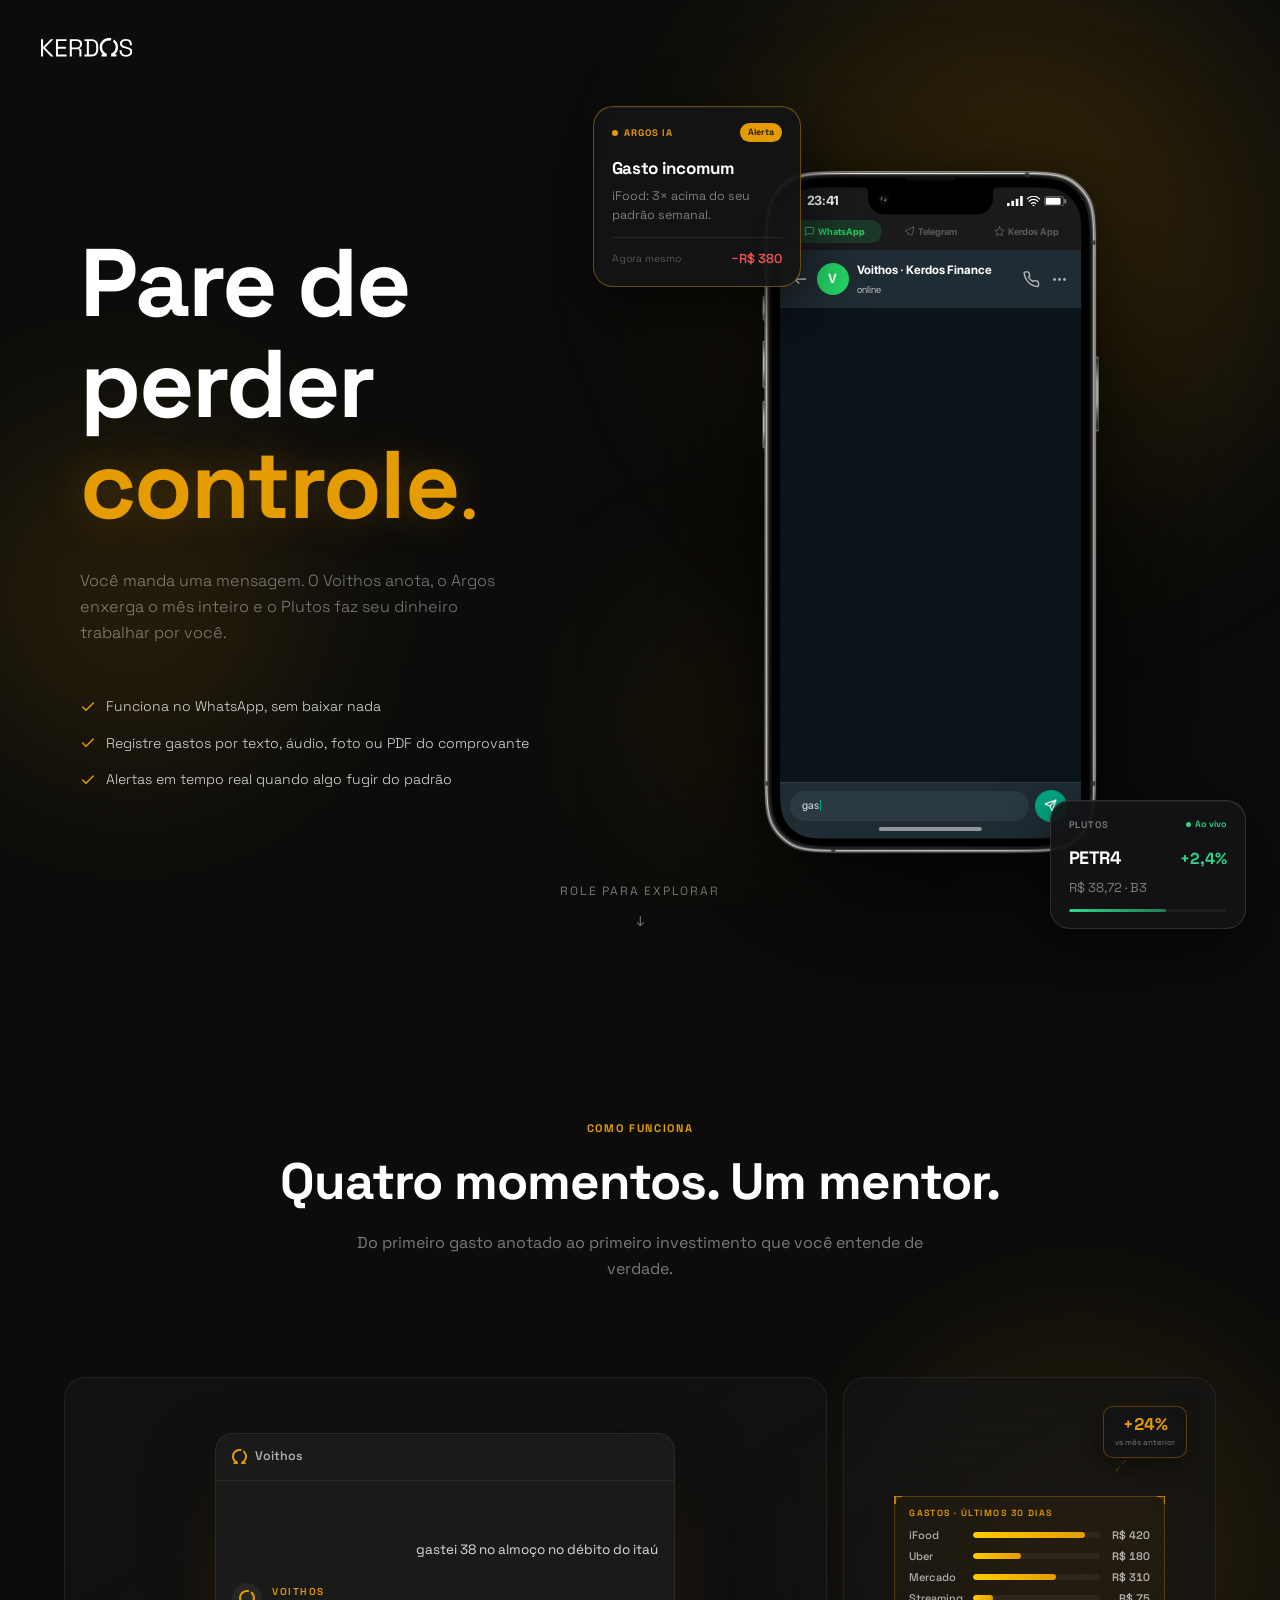
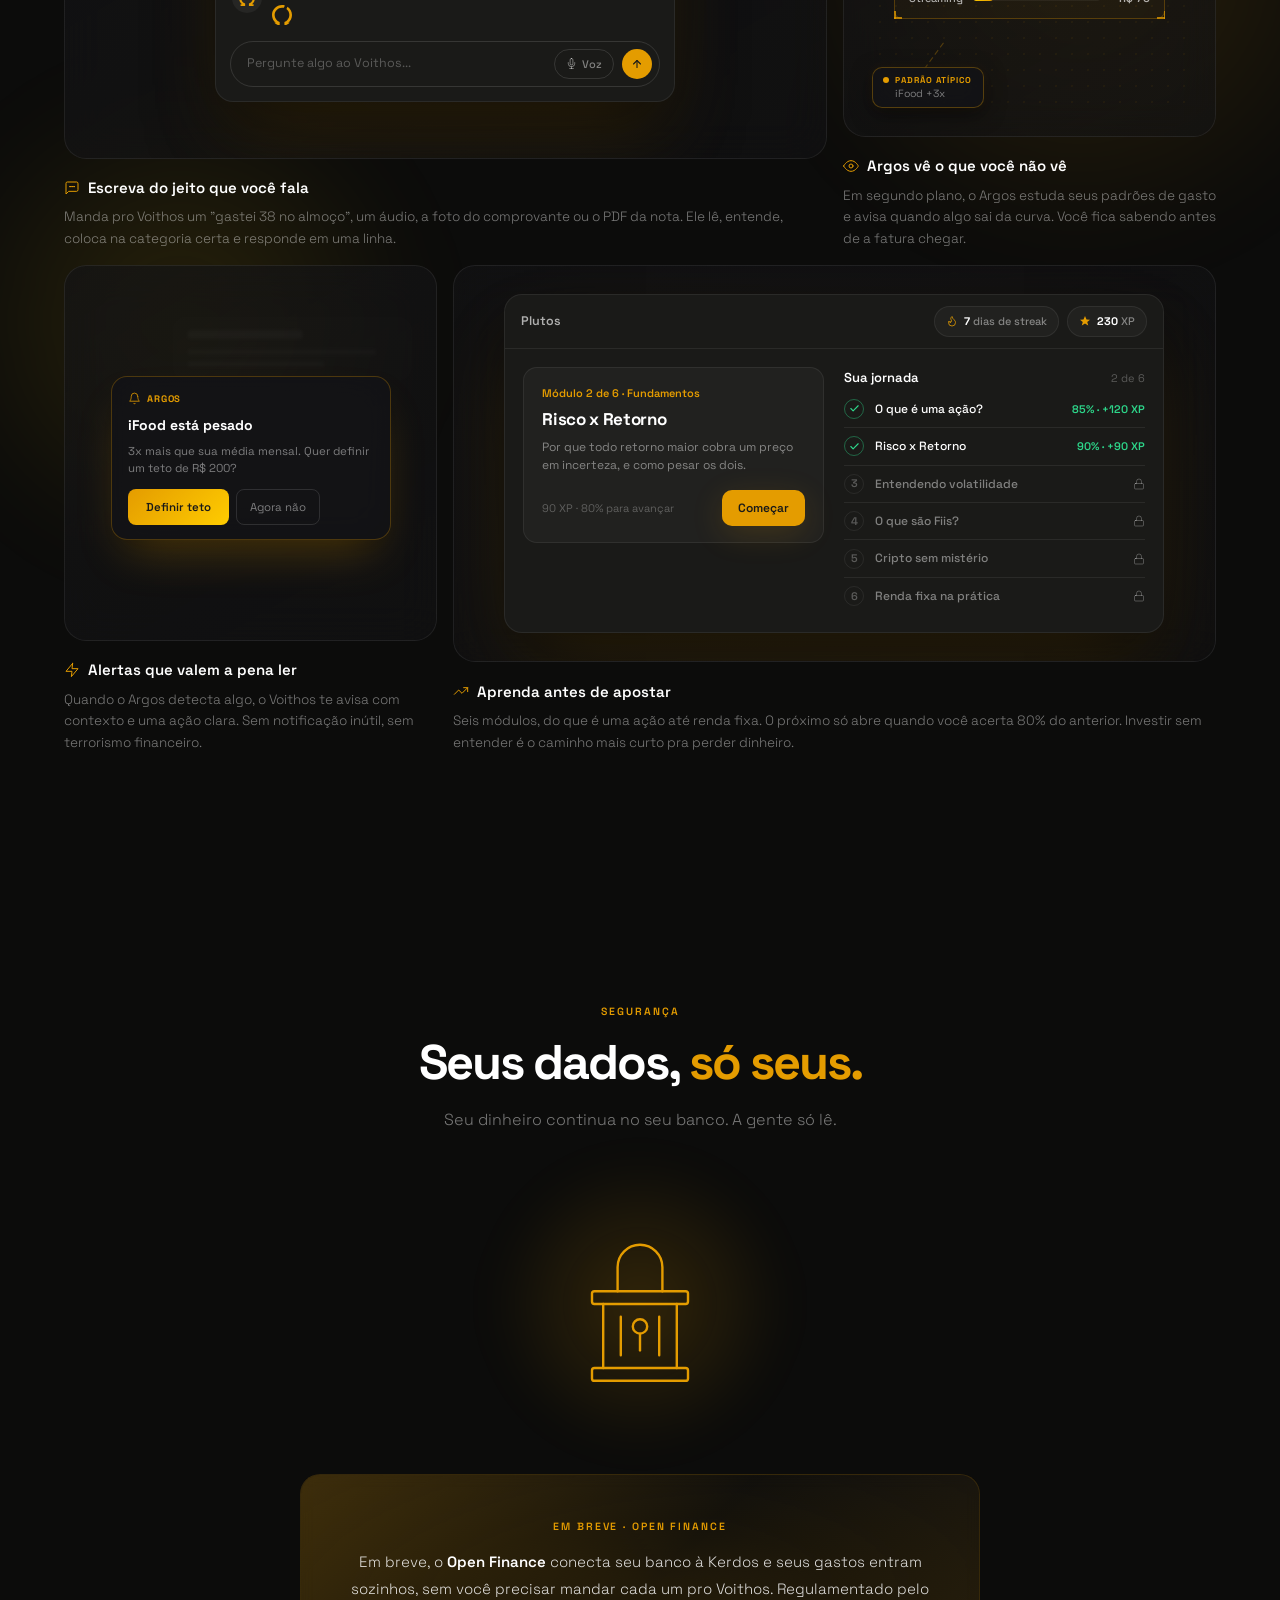
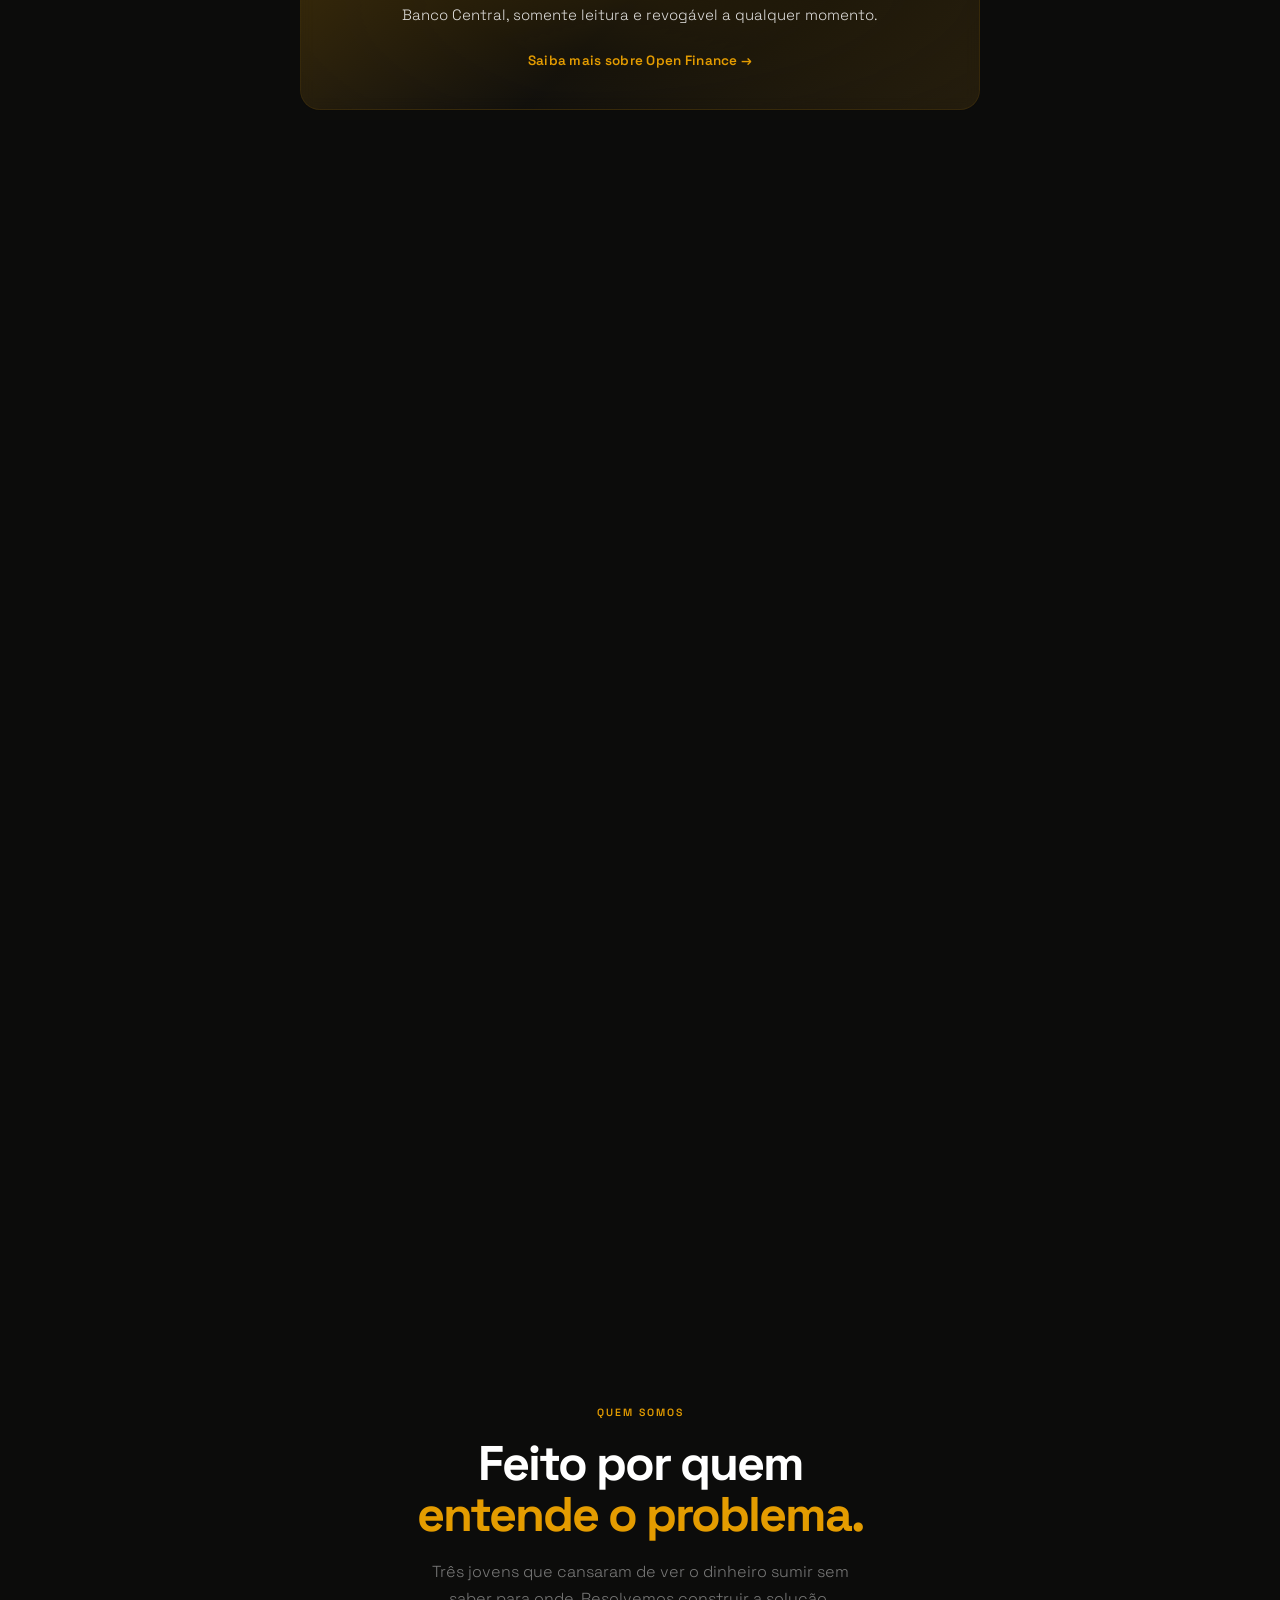
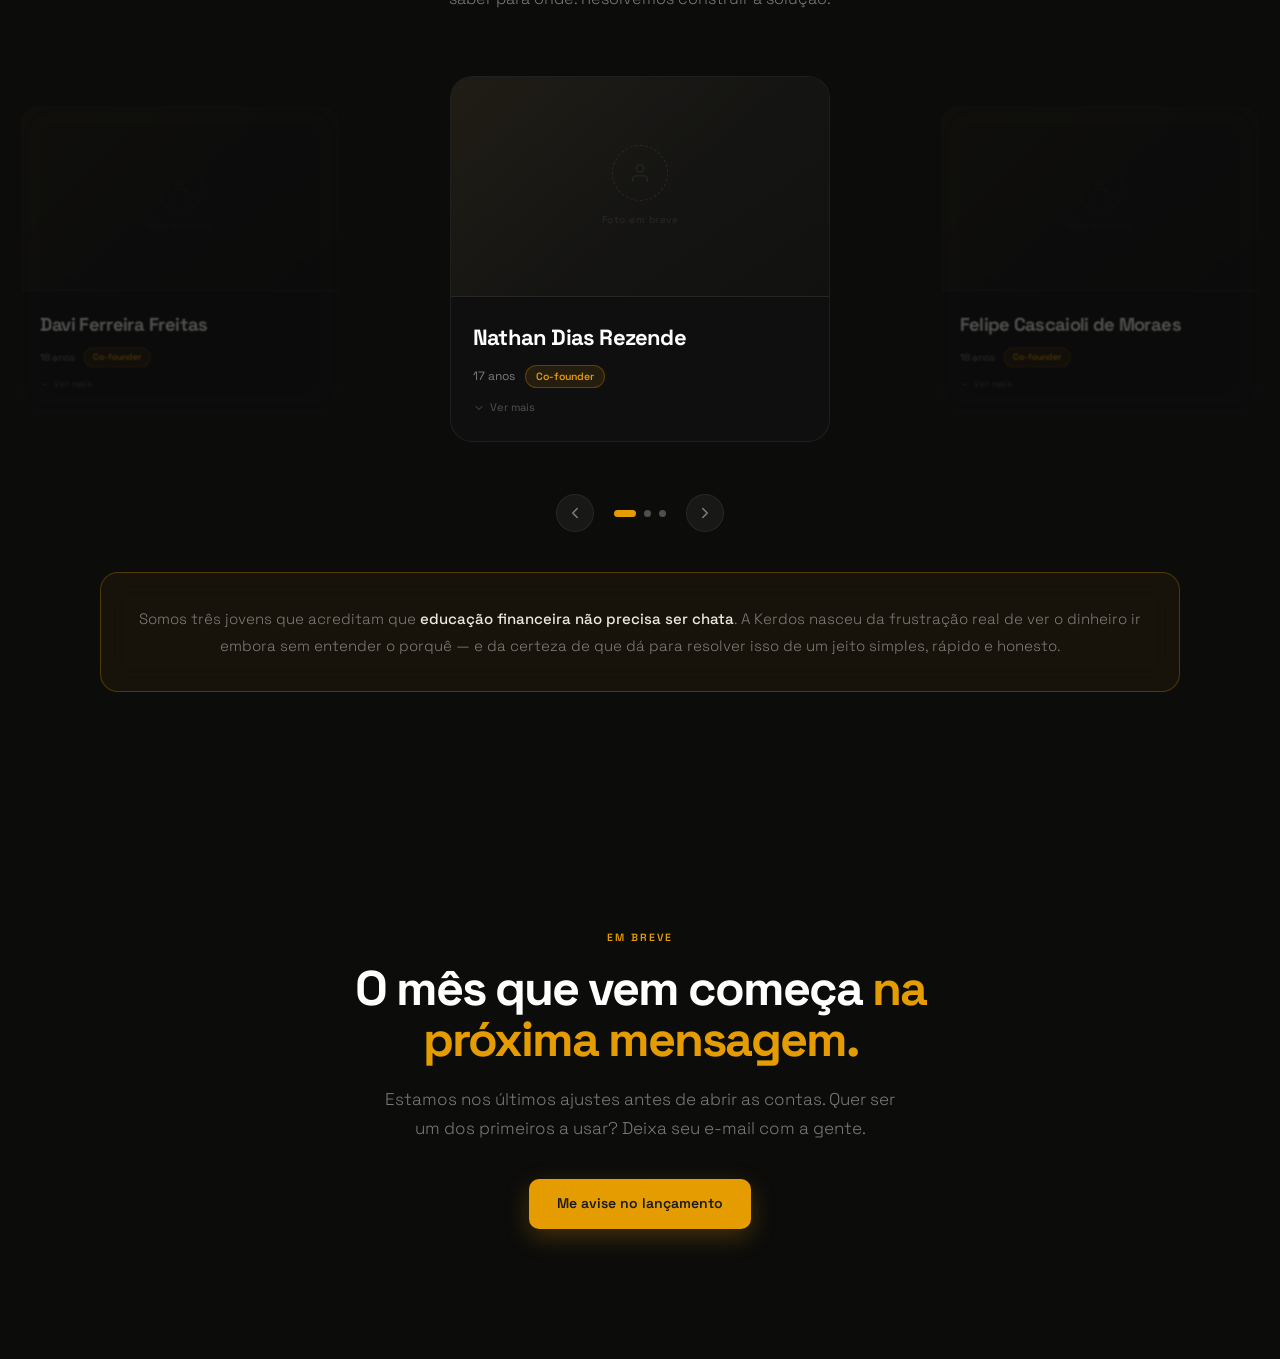
==== commit 853f0b25: "Refactor code structure for improved readability and maintainability" ====
--- a/pages/home.html
+++ b/pages/home.html
@@ -1,9 +1,9 @@
 <!DOCTYPE html>
-<html lang="pt-BR">
+<html lang="pt-BR" data-theme="dark">
 <head>
   <meta charset="UTF-8">
   <meta name="viewport" content="width=device-width, initial-scale=1.0">
-  <title>Kerdos Finance · Controle de gastos pelo WhatsApp</title>
+  <title>Kerdos Finance</title>
   <!-- Metadados de busca e de compartilhamento. O produto vive no
        WhatsApp, então o link da landing é colado em conversa o tempo
        todo: sem og:* ele chega como uma URL crua, sem título nem imagem.
@@ -28,8 +28,9 @@
   <meta name="twitter:image" content="https://kerdos.com.br/assets/og-kerdos.png">
   <meta property="og:image:type" content="image/png">
   <meta name="robots" content="index, follow, max-image-preview:large">
-  <meta name="theme-color" content="#0C0C0B" media="(prefers-color-scheme: dark)">
-  <meta name="theme-color" content="#F5F2EA" media="(prefers-color-scheme: light)">
+  <!-- Tema único: escuro (preto e dourado), com o sistema em claro ou escuro. -->
+  <meta name="theme-color" content="#0C0C0B">
+  <meta name="color-scheme" content="dark">
   <link rel="alternate" type="text/plain" href="https://kerdos.com.br/llms.txt" title="llms.txt">
   <!-- Dados estruturados (schema.org). Descrevem só o que a página
        mostra: empresa, site e o produto em pré-lançamento. Sem preço
@@ -88,35 +89,10 @@
       }
     })();
   </script>
-  <script>
-    /* Anti-FOUC — inline e bloqueante de propósito: um <script src>
-       sincrono aqui custaria um RTT na primeira pintura de cada
-       pagina, num site estatico sem build. As 10 copias sao
-       byte-identicas; tools/check-theme.sh garante que continuem.
-       Precisa repetir a migracao v2 de theme.js, senao a primeira
-       pintura discorda do runtime e da flash. */
-    (function () {
-      try {
-        var L = localStorage;
-        if (!L.getItem('kerdos-theme-v2')) {
-          if (L.getItem('kerdos-theme') === 'dark') L.removeItem('kerdos-theme');
-          L.setItem('kerdos-theme-v2', '1');
-        }
-        var q = (location.search.match(/[?&]theme=(dark|light|system)/) || [])[1];
-        var t = q || L.getItem('kerdos-theme') || 'system';
-        var d = t === 'dark' || (t === 'system' && matchMedia('(prefers-color-scheme:dark)').matches);
-        var r = document.documentElement;
-        r.classList.toggle('light-mode', !d);
-        r.dataset.theme = d ? 'dark' : 'light';
-        r.dataset.themePref = t;
-      } catch (e) {}
-    })();
-  </script>
   <link rel="preconnect" href="https://fonts.googleapis.com">
   <link rel="preconnect" href="https://fonts.gstatic.com" crossorigin>
   <link href="https://fonts.googleapis.com/css2?family=Space+Grotesk:wght@300;400;500;600;700&display=swap" rel="stylesheet">
   <link rel="stylesheet" href="../styles/core/theme.css">
-  <script src="../scripts/core/theme.js" defer></script>
   <link rel="stylesheet" href="../styles/components/navbar.css">
   <!-- Opt-out das View Transitions entre páginas (evita o loader esmaecido no cross-fade) -->
   <style>@view-transition { navigation: none; }</style>
@@ -998,34 +974,7 @@
           <h3>Aparência</h3>
           <p>Personalize a interface da Kerdos Finance</p>
         </div>
-        <div class="mp-section-lbl">Tema</div>
-        <div class="theme-grid">
-          <button class="theme-opt active" data-theme="dark">
-            <div class="theme-check-icon"><svg viewBox="0 0 24 24"><polyline points="20 6 9 17 4 12"/></svg></div>
-            <div class="theme-thumb tt-dark">
-              <div class="tt-topbar"><span class="tt-dot"></span><span class="tt-dot"></span><span class="tt-dot"></span></div>
-              <div class="tt-content"><div class="tt-sidebar"></div><div class="tt-main"><div class="tt-card tt-card-g"></div><div class="tt-card"></div><div class="tt-card"></div></div></div>
-            </div>
-            <span class="theme-opt-name">Escuro</span>
-          </button>
-          <button class="theme-opt" data-theme="light">
-            <div class="theme-check-icon"><svg viewBox="0 0 24 24"><polyline points="20 6 9 17 4 12"/></svg></div>
-            <div class="theme-thumb tt-light">
-              <div class="tt-topbar"><span class="tt-dot"></span><span class="tt-dot"></span><span class="tt-dot"></span></div>
-              <div class="tt-content"><div class="tt-sidebar"></div><div class="tt-main"><div class="tt-card tt-card-g"></div><div class="tt-card"></div><div class="tt-card"></div></div></div>
-            </div>
-            <span class="theme-opt-name">Claro</span>
-          </button>
-          <button class="theme-opt" data-theme="system">
-            <div class="theme-check-icon"><svg viewBox="0 0 24 24"><polyline points="20 6 9 17 4 12"/></svg></div>
-            <div class="theme-thumb tt-system">
-              <div class="tt-sys-d"><div class="tt-sys-bar"></div><div class="tt-sys-body"><div class="tt-sys-card"></div><div class="tt-sys-card"></div></div></div>
-              <div class="tt-sys-l"><div class="tt-sys-bar"></div><div class="tt-sys-body"><div class="tt-sys-card"></div><div class="tt-sys-card"></div></div></div>
-            </div>
-            <span class="theme-opt-name">Sistema</span>
-          </button>
-        </div>
-        <div class="mp-section-lbl" style="margin-top:20px;">Cursor</div>
+        <div class="mp-section-lbl" style="margin-top:0;">Cursor</div>
         <label class="s-row" style="border-bottom:none;">
           <div class="s-row-info">
             <div class="s-lbl">Cursor personalizado</div>
--- a/styles/core/theme.css
+++ b/styles/core/theme.css
@@ -5,16 +5,15 @@
 
    Regra de ouro: nenhum outro arquivo declara uma cor literal.
    Componentes consomem só var(--token). Se um componente precisa
-   de uma cor que não existe aqui, o conserto é adicionar o token
-   — nunca um `html.light-mode … !important`. Aquela camada é o
-   que mantinha o modo claro quebrado: 101 overrides tentando
-   vencer 1.179 literais espalhados por 13 arquivos, e cada
-   componente novo nascia quebrado no claro.
+   de uma cor que não existe aqui, o conserto é adicionar o token.
+
+   A landing tem UM tema só: escuro (preto e dourado). Não existe
+   modo claro — o site fica igual com o sistema em claro ou escuro.
 
    ── AS QUATRO CAMADAS ───────────────────────────────────────
-   1. Primitivas — a paleta bruta. Iguais nos dois temas.
+   1. Primitivas — a paleta bruta.
    2. Canais + alphas — tinta, linha, véu como triplas RGB mais
-      degraus de opacidade. Trocar de tema troca o canal.
+      degraus de opacidade.
    3. Semânticas — o que o produto realmente consome, pelo papel
       que a cor exerce (--surface-1, --ink-2, --brand-ink).
    4. Aliases — os nomes legados, mapeados sobre a camada 3.
@@ -59,20 +58,12 @@
 
    Por que canais e não cores prontas: existem ~580 sites de
    rgba(255,255,255,α) no repo. Reescrevê-los como
-   rgba(var(--ink-rgb), var(--a-ink-N)) troca de tema o arquivo
-   inteiro de uma vez.
-
-   POR QUE OS ALPHAS DO CLARO NÃO ESPELHAM OS DO ESCURO:
-   alpha não é simétrico. rgba(255,255,255,.45) sobre #0C0C0B dá
-   4.50:1; o "espelho" rgba(26,25,23,.45) sobre #FAF9F7 dá só
-   2.88:1 — reprovaria AA em todos os ~110 sites de texto
-   secundário. Os valores abaixo foram resolvidos para IGUALAR o
-   contraste medido do escuro, não para preservar o número.
+   rgba(var(--ink-rgb), var(--a-ink-N)) deixa a opacidade de cada
+   uso num degrau nomeado em vez de um número solto.
 ════════════════════════════════════════════════════════════ */
 :root {
-  /* Escuro — tinta branca neutra. Estes são exatamente os
-     valores que os 468 rgba(255,255,255,…) do app já usam,
-     então a conversão é literalmente pixel-idêntica. */
+  /* Tinta branca neutra. Estes são exatamente os valores que os
+     468 rgba(255,255,255,…) do app já usam. */
   --ink-rgb:        255, 255, 255;
   --veil-rgb:       255, 255, 255;
   --line-rgb:       255, 255, 255;
@@ -81,29 +72,12 @@
   --ok-rgb:         45, 214, 138;
   --danger-rgb:     229, 82, 82;
 
-  /* Dois canais de vidro, separados pelo PAPEL que exercem:
-
-     --card-rgb  é o card EMBUTIDO na página (team card, how-card,
-                 card de plano, card do app). Precisa se destacar
-                 do papel — e é aqui que o escuro e o claro pedem
-                 coisas opostas: no escuro um painel a .52 sobre
-                 quase-preto separa sozinho; no claro o mesmo .52
-                 de branco sobre #FAF9F7 simplesmente some. Por
-                 isso o claro usa um tom TINTADO, mais escuro que
-                 a página, e a separação vem do contraste, não da
-                 luz.
-     --panel-rgb é a superfície FLUTUANTE (modal, gaveta, popover,
-                 toast). Vive sobre um scrim, então continua
-                 quase-branca no claro: é ela que precisa ler como
-                 "acima de tudo".
-
-     No escuro os dois coincidem — lá a distinção não existe. */
+  /* --card-rgb  é o card EMBUTIDO na página (team card, how-card...).
+     --panel-rgb é a superfície FLUTUANTE (modal, gaveta, toast). */
   --card-rgb:       20, 20, 22;
   --panel-rgb:      20, 20, 22;
 
-  /* Scrim = o véu atrás de um modal. Escurece nos dois temas
-     (é isso que empurra o conteúdo para trás), mas no claro
-     precisa de bem menos força; daí o multiplicador. */
+  /* Scrim = o véu atrás de um modal. */
   --scrim-rgb:      0, 0, 0;
   --scrim-k:        1;
 
@@ -121,50 +95,6 @@
   --a-veil-3: .08;
 
   --a-spec: .06;    /* brilho especular no topo   */
-}
-
-html.light-mode {
-  /* Claro — a tinta é o marrom-tinta da marca, não preto puro.
-     --line-rgb é ainda mais quente (42,34,18) para que as
-     hairlines derivadas caiam perto de #E4E0D9 em vez de num
-     cinza frio. */
-  --ink-rgb:        26, 25, 23;
-  --veil-rgb:       26, 25, 23;
-  --line-rgb:       42, 34, 18;
-  --brand-tint-rgb: 168, 104, 0;
-  --brand-bright-rgb: 217, 164, 0;
-  --ok-rgb:         27, 122, 85;
-  --danger-rgb:     179, 50, 47;
-  --card-rgb:       228, 224, 217;   /* #E4E0D9 — recalibrado (ROYAL):
-                                       estava 6,20 L* abaixo do papel
-                                       antigo; este valor fica 6,20 L*
-                                       abaixo do papel novo, mesma
-                                       relação, hue mantido */
-  --panel-rgb:      251, 249, 244;   /* #FBF9F4 — flutuante (ROYAL) */
-  --scrim-rgb:      26, 25, 23;
-  --scrim-k:        .62;
-
-  --a-ink-1: .94;   /* ~15:1 sobre papel              */
-  --a-ink-2: .79;   /* ~8.7:1                         */
-  --a-ink-3: .64;   /* texto usa --ink-3 sólido; isto é traço/fundo */
-  --a-ink-4: .39;   /* idem --ink-4; em alpha só gráficos e pontos  */
-  --a-ink-5: .18;
-
-  /* --a-line dá --line via fórmula (rgba(42,34,18,.13), alvo ROYAL).
-     --a-line-2 NÃO alimenta mais --line-strong (ver abaixo, virou
-     literal direto) — sobrou só para o contorno de controle (input,
-     chips, --border-hover), que segue com piso próprio de
-     3:1. Remedido contra o papel novo: .49 dava só 2,99:1 (o papel
-     mais escuro tira, não dá, folga — o oposto do esperado). .50 é o
-     menor valor que volta a bater 3:1 (3,07:1). */
-  --a-line:   .13;
-  --a-line-2: .50;
-
-  --a-veil-1: .025;
-  --a-veil-2: .045;
-  --a-veil-3: .075;
-
-  --a-spec: .85;    /* no claro o specular é branco quase opaco */
 }
 
 
@@ -392,518 +322,6 @@
   --hiw-nbtn-glow-hover:    0 0 14px rgba(228,156,0,.3);
 }
 
-html.light-mode {
-  color-scheme: light;
-
-  /* Warm off-white premium — nunca #FFF puro como página: branco
-     puro em tela cheia ofusca e mata a hierarquia, porque não
-     sobra nada mais claro para elevar um card.
-     Quente, mas não sépia: card, sidebar, vidro e hairlines ficam
-     com hue 40 e ~metade da saturação que tinham (S 27–33% lia como
-     papel envelhecido). O corte preserva a LUMINÂNCIA de cada
-     superfície, então os degraus para o canvas não encolhem —
-     #F2F1EE, mais "limpo", clareava o card e comia 9% do degrau. */
-  /* ═══ ROYAL — papel escurece e aquece (decisão fechada em demo) ═══
-     #FAF9F7 → #F5F2EA. --surface-1/2/3 ficam (fora do escopo desta
-     rodada); --surface-panel, --card-rgb e --glass-bg recalibrados
-     abaixo para manter a MESMA distância de L* que tinham do canvas
-     antigo — sem isso card e vidro relativamente clareiam. */
-  --surface-0:       #F5F2EA;
-  --surface-1:       #F5F3EF;
-  --surface-2:       #F2F0EC;
-  --surface-3:       #F2F0EC;
-  --surface-panel:   #FBF9F4;
-  --surface-overlay: #FBF9F4;
-
-  --ink:        #1A1917;
-  --ink-strong: #0E0D0C;
-  /* Terciário e quaternário SÓLIDOS no claro. Em alpha o mesmo papel
-     renderizava quatro cinzas (#676664…#6B6A68) conforme a superfície
-     de baixo, e o quaternário ficava a 2,4:1 em texto de 10,5–12px.
-     Piso AA: o quaternário passa de 4,5:1 até sobre card e sidebar
-     (#F2F0ED); o terciário desce ~6 L* para os dois não se fundirem.
-     Traços e fundos que usam --a-ink-3/4 continuam em alpha. */
-  --ink-3: #5F5E5C;   /* 6,16:1 no canvas · 5,69:1 no card */
-  --ink-4: #696866;   /* 4,98 no papel · 4,53 SOB A ORB · 4,76 no card.
-                         Fase D: o valor antigo (#6D6C6A) foi calibrado
-                         contra o papel limpo, antes da atmosfera existir —
-                         media 4,69 no papel mas caía a 4,27 na região onde
-                         a orb pesa (#F3E7CB, medido em render só-atmosfera).
-                         O piso tem que valer no fundo real, não no teórico. */
-
-  /* ROYAL volta os dois pro canal (a versão sólida da fase anterior
-     fica pra trás): --line cai pra fórmula padrão (rgba(42,34,18,
-     var(--a-line)) = .13, acima). --line-strong é literal direto —
-     não deriva mais de --a-line-2, que agora serve só o contorno de
-     controle (que precisa de um piso de contraste bem maior, 3:1). */
-  --line-strong: rgba(42,34,18,.22);
-
-  --brand:        #E49C00;   /* FILL — intacto */
-  --brand-ink:    #945C00;   /* TEXTO — 4,95 no papel · 4,51 SOB A ORB ·
-                                4,74 no card. Fase D: #9A6000 passava no
-                                papel (4,64) e reprovava na região da orb
-                                (4,23). Não confundir com --brand-display,
-                                que é o ouro cheio de headline ≥40px. */
-  --brand-ink-rgb: 148, 92, 0;
-  /* X.1: display (≥40px) usa o ouro CHEIO, não o marrom de leitura. O
-     tamanho já resolve a legibilidade — a régua de 4,5:1 existe pra
-     texto corrido, não pra uma palavra de 62-96px. E o glow sai: luz
-     aditiva dourada atrás de ouro sobre papel não brilha, borra. */
-  --brand-display: var(--brand);
-  --display-glow:  none;
-  --lock-glow-bg:  none;
-  --lock-glow-blur: 0px;
-  /* E.4: gold chapado sobre papel lê adesivo. O gradiente dá volume e a
-     aresta de luz no topo dá a borda molhada do metal. */
-  --btn-metal-bg: linear-gradient(150deg, #F0B21E 0%, #E49C00 55%, #CE8A00 100%);
-  --btn-metal-aresta: inset 0 1px 0 rgba(255,246,222,.55);
-  --cadeado-traco: 1.9;   /* G.3 — ver plutos.css */
-
-  /* ── Fase H: sombras por PAPEL, não por valor ──────────────────────
-     As ~33 sombras ad-hoc do produto eram a geometria do escuro (blur
-     longo, sem camada de contato) multiplicada por --shadow-k (.22 no
-     claro). Isso não é uma sombra clara: é a sombra escura desligada.
-
-     Aqui elas passam a cair na escada --elev-*, que tem contato +
-     difusa pensados pro papel. O token é definido SÓ no claro; no
-     escuro cada componente cai no fallback inline, que é o literal
-     que ele já tinha — então o escuro fica byte-idêntico e R2 é
-     respeitado sem precisar julgar caso a caso. */
-  --sombra-contato:      var(--elev-1);   /* knob, pastilha, coisa pequena */
-  --sombra-vitrine:      var(--elev-2);   /* card de vitrine, tooltip     */
-  --sombra-vitrine-alta: var(--elev-3);   /* card grande, painel flutuante*/
-  --sombra-flutuante:    var(--elev-3);   /* popup, toast                 */
-  --sombra-mockup:       var(--elev-4);   /* mockup de app na landing     */
-  --brand-data:   #C08300;   /* 3.2:1 sobre papel — o mínimo de AA
-                                para elemento gráfico não-textual */
-  --brand-hover:  #C08300;   /* no claro o hover ESCURECE: afastar-se
-                                da página é escurecer, não clarear */
-  --brand-bright: #D9A400;
-  --brand-active:  #6B4400;
-  --on-brand:     #1A1A18;   /* 7.52:1 sobre #E49C00 — idêntico nos
-                                dois temas */
-
-  /* Fase F: #2DD68A e #E55252 são cores de modo escuro — saturadas e
-     claras. Sobre pergaminho o verde media 1,69:1 (como preenchimento
-     ele simplesmente some) e o vermelho gritava. Deslocados pra família
-     terrosa mantendo a semântica: musgo e terracota. A saturação cai de
-     67→33 no verde e de 74→51 no vermelho, e os dois passam do piso de
-     3:1 de elemento gráfico contra o papel, com o texto que vai por cima
-     deles acima de 4,5:1. O par -ink (texto) continua mais escuro ainda. */
-  --ok:         #4A9470;   /* musgo — 3,26 no papel · tinta escura em cima 4,78 */
-  --ok-ink:     #1A7652;   /* 5,00 no papel · 4,55 sob a orb · 4,78 no card
-                              (Fase D: #1B7A55 caía a 4,32 sob a orb) */
-  --danger:     #C0543F;   /* terracota — 4,10 no papel · branco em cima 4,58 */
-  --danger-ink: #B3322F;
-
-  --money-in:  #1B7A55;
-  --money-out: #B3322F;
-  --money-in-rgb:  27, 122, 85;
-  --money-out-rgb: 179, 50, 47;
-
-  /* No claro a cor sai do rótulo de 11px — preenchimento usado como
-     texto dava 1,8:1 (receita), 2,2:1 (saldo), 3,5:1 (gasto) — e vai
-     para o NÚMERO, em tinta -ink, onde o tamanho sobra. Rótulo vira
-     terciário uniforme. Saldo fica neutro de propósito: o dourado ali
-     era enfeite, não dado, e saldo negativo em dourado mentiria. */
-  --kpi-rotulo-marca:   var(--ink-3);
-  --kpi-rotulo-gasto:   var(--ink-3);
-  --kpi-rotulo-receita: var(--ink-3);
-  --kpi-num-gasto:      var(--money-out);
-  --kpi-num-receita:    var(--money-in);
-  --kpi-num-divida:     var(--money-out);
-
-  /* "Olá," recua para o secundário: em --ink-strong ele tinha 3,7× a
-     força do nome; em --ink-2 cai para ~1,7× e o nome volta a mandar. */
-  --greeting-ink: var(--ink-2);
-
-  /* Rótulo grego dos planos em tinta cheia: 10px caixa-alta não
-     aguenta alpha sobre papel. #9A6000 no card = 4,7:1. */
-  --plan-greek-ink: var(--brand-ink);
-
-  /* Sem glow no claro: some, e o botão ganha contato real (elev-1 em
-     repouso, elev-2 no hover — o mesmo degrau que qualquer superfície
-     elevada). Decisão registrada na Fase 12. */
-  /* Fase J: a aresta de luz entra AQUI, dentro do próprio token de sombra
-     do botão. Tentei primeiro uma linha box-shadow separada na regra de
-     cada botão e virou código morto — o box-shadow próprio do componente
-     vem depois e vence. */
-  --btn-primary-glow:       var(--elev-1), var(--btn-metal-aresta);
-  --btn-primary-glow-hover: var(--elev-2), var(--btn-metal-aresta);
-  --mp-btn-glow:            var(--elev-1), var(--btn-metal-aresta);
-  --mp-btn-glow-hover:      var(--elev-2), var(--btn-metal-aresta);
-  --hiw-nbtn-glow-hover:    var(--elev-1);
-
-  --tg-ink: #1B6E9C;
-  --tg-rgb: 27, 110, 156;
-
-  --chevron-select: url("data:image/svg+xml;charset=utf-8,%3Csvg xmlns='http://www.w3.org/2000/svg' viewBox='0 0 24 24' fill='none' stroke='rgba(26,25,23,0.6)' stroke-width='1.5' stroke-linecap='round' stroke-linejoin='round'%3E%3Cpolyline points='6 9 12 15 18 9'/%3E%3C/svg%3E");
-
-  /* ADENDO — orbs de volta no claro, com técnica própria (substitui a
-     tentativa original desta fase, que desligava tudo: alpha 0 zerava o
-     banding zerando também a atmosfera).
-
-     Por que a radial antiga banda sobre papel e não sobre carvão: uma
-     parada única (cor 0% → transparent NN%) é reta — perde alpha na
-     mesma taxa em todo o raio. Num sensor de 8 bits, cada 1/255 de
-     alpha vira um degrau de cor; sobre #0C0C0B o degrau cai dentro do
-     próprio ruído do preto e some. Sobre #FAF9F7 não há ruído
-     escondendo nada, e a reta original tem trechos rasos o bastante
-     para revelar o anel. A curva abaixo DESACELERA em vez de cair
-     reto — cada trecho perde uma fração do que perdeu o anterior — e
-     não sobra segmento raso o bastante pro degrau aparecer sozinho.
-     Uma forma só, reaproveitada em toda orb do claro.
-
-     Calibrei com a cena real (não um swatch isolado): comecei nos
-     valores documentados como alvo (picos .10/.07/.05) e nas cores
-     antigas; sobre o bege quente das páginas o dourado puro lia
-     amarelo-sujo. Puxei o matiz pra 34° (mais laranja que os 39° da
-     marca) e a saturação ficou cheia (mínimo do canal em 4, não 0,
-     mas perto) — aí passou a ler luz, não mancha. */
-  /* Fase C (Royal): mesma lição da Fase 3 pt.2 (app) — luminância bruta
-     não é critério, R−B é. Recolorido de 216,124,4 pra 236,178,62 (o
-     mesmo ouro que já funcionou no shell) e cada orb pública ganhou um
-     miolo brilhante (--orb-curva-nucleo, 255,204,0) empilhado por cima
-     do halo largo — sem ele lia só como mancha escurecendo o papel,
-     igual o app antes da correção. */
-  --orb-rgb: 236, 178, 62;
-  --a-orb-1: .10;
-  --a-orb-2: .07;
-  --a-orb-3: .05;
-
-  /* DISTRIBUIÇÃO DAS PARADAS — o que separa "luz" de "disco".
-     A curva antiga segurava o alpha alto no miolo (a 32% do raio ainda
-     tinha 62% do pico) e despencava no fim: isso é um disco chapado com
-     borda, e nenhum blur conserta — blur sobre radial foi o que causou
-     o banding antes. A curva nova cai RÁPIDO nos primeiros 30% (a 32%
-     do raio já está em 23% do pico) e arrasta uma cauda longa e quase
-     invisível até 100%. Some com o contorno sem perder o calor.
-     Fração do pico, igual em todas as curvas de orb:
-       0%=1 · 8%=.72 · 16%=.50 · 24%=.34 · 32%=.23 · 42%=.145
-       55%=.085 · 70%=.045 · 85%=.018 · 100%=0
-     Junto disso o raio cresceu e o pico caiu: raio grande + alpha baixo
-     lê como ambiente; raio pequeno + alpha alto lê como objeto. */
-  --orb-curva-nucleo:
-    rgba(255,204,0,0.2) 0%, rgba(255,204,0,0.1974) 5%, rgba(255,204,0,0.1897) 10%,
-    rgba(255,204,0,0.1776) 15%, rgba(255,204,0,0.162) 20%, rgba(255,204,0,0.1438) 25%,
-    rgba(255,204,0,0.1244) 30%, rgba(255,204,0,0.1048) 35%, rgba(255,204,0,0.0859) 40%,
-    rgba(255,204,0,0.0685) 45%, rgba(255,204,0,0.0532) 50%, rgba(255,204,0,0.0401) 55%,
-    rgba(255,204,0,0.0294) 60%, rgba(255,204,0,0.0209) 65%, rgba(255,204,0,0.0144) 70%,
-    rgba(255,204,0,0.0095) 75%, rgba(255,204,0,0.006) 80%, rgba(255,204,0,0.0035) 85%,
-    rgba(255,204,0,0.0018) 90%, rgba(255,204,0,0.0007) 95%, rgba(255,204,0,0) 100%;
-  --orb-curva-1:
-    rgba(255,204,0,0.22) 0%, rgba(253,201,8,0.2171) 5%, rgba(250,198,16,0.2087) 10%,
-    rgba(248,194,23,0.1954) 15%, rgba(246,191,31,0.1782) 20%, rgba(243,188,39,0.1582) 25%,
-    rgba(241,185,46,0.1368) 30%, rgba(238,181,54,0.1152) 35%, rgba(236,178,62,0.0945) 40%,
-    rgba(236,178,62,0.0754) 45%, rgba(236,178,62,0.0585) 50%, rgba(236,178,62,0.0442) 55%,
-    rgba(236,178,62,0.0324) 60%, rgba(236,178,62,0.023) 65%, rgba(236,178,62,0.0158) 70%,
-    rgba(236,178,62,0.0104) 75%, rgba(236,178,62,0.0066) 80%, rgba(236,178,62,0.0038) 85%,
-    rgba(236,178,62,0.002) 90%, rgba(236,178,62,0.0008) 95%, rgba(236,178,62,0) 100%;
-  --orb-curva-2:
-    rgba(255,204,0,0.165) 0%, rgba(253,201,8,0.1628) 5%, rgba(250,198,16,0.1565) 10%,
-    rgba(248,194,23,0.1466) 15%, rgba(246,191,31,0.1336) 20%, rgba(243,188,39,0.1187) 25%,
-    rgba(241,185,46,0.1026) 30%, rgba(238,181,54,0.0864) 35%, rgba(236,178,62,0.0708) 40%,
-    rgba(236,178,62,0.0565) 45%, rgba(236,178,62,0.0439) 50%, rgba(236,178,62,0.0331) 55%,
-    rgba(236,178,62,0.0243) 60%, rgba(236,178,62,0.0172) 65%, rgba(236,178,62,0.0118) 70%,
-    rgba(236,178,62,0.0078) 75%, rgba(236,178,62,0.0049) 80%, rgba(236,178,62,0.0029) 85%,
-    rgba(236,178,62,0.0015) 90%, rgba(236,178,62,0.0006) 95%, rgba(236,178,62,0) 100%;
-  --orb-curva-3:
-    rgba(255,204,0,0.125) 0%, rgba(253,201,8,0.1234) 5%, rgba(250,198,16,0.1186) 10%,
-    rgba(248,194,23,0.111) 15%, rgba(246,191,31,0.1012) 20%, rgba(243,188,39,0.0899) 25%,
-    rgba(241,185,46,0.0777) 30%, rgba(238,181,54,0.0655) 35%, rgba(236,178,62,0.0537) 40%,
-    rgba(236,178,62,0.0428) 45%, rgba(236,178,62,0.0332) 50%, rgba(236,178,62,0.0251) 55%,
-    rgba(236,178,62,0.0184) 60%, rgba(236,178,62,0.0131) 65%, rgba(236,178,62,0.009) 70%,
-    rgba(236,178,62,0.0059) 75%, rgba(236,178,62,0.0037) 80%, rgba(236,178,62,0.0022) 85%,
-    rgba(236,178,62,0.0011) 90%, rgba(236,178,62,0.0004) 95%, rgba(236,178,62,0) 100%;
-
-  /* .app-bg-layer (shell do app logado) tem receita própria, separada
-     de --orb-curva-1/2/3 (essas seguem servindo --orb-bg-a/b/c, usadas
-     pelas orbs da landing). Segunda rodada (medição real): luminância
-     bruta não é o critério — nenhum ouro saturado clareia este papel,
-     nem 228,156,0 (~176) nem 255,204,0 (~198) batem os ~242 do papel.
-     O que lê como luz é R−B alto no centro caindo pra R−B baixo (~11,
-     o do papel puro) nas bordas — vinheta+orbs escurecendo tudo do
-     mesmo jeito lia como poço, não como foco. Por isso o miolo quente
-     (--orb-bg-core) vive no PRÓPRIO .app-bg-layer, que é fixed+inset:0
-     (= viewport exato), em vez de dentro de ::before/::after — essas
-     duas são boxes deslocadas (drift), e um centro ali não fica no
-     centro da tela. --orb-rgb-shell subiu de 228,156,0 pra 236,178,62:
-     mesmo ouro, B mais alto, R−B mais baixo (mancha lê calor, não
-     sujeira). */
-  --orb-rgb-bright: 255, 204, 0;
-  --orb-curva-shell-a:
-    rgba(236,178,62,.19) 0%, rgba(236,178,62,.165) 12%, rgba(236,178,62,.135) 24%,
-    rgba(236,178,62,.105) 36%, rgba(236,178,62,.078) 48%, rgba(236,178,62,.054) 60%,
-    rgba(236,178,62,.034) 72%, rgba(236,178,62,.017) 84%, rgba(236,178,62,0) 100%;
-  --orb-curva-shell-b1:
-    rgba(236,178,62,.145) 0%, rgba(236,178,62,.125) 13%, rgba(236,178,62,.102) 26%,
-    rgba(236,178,62,.079) 39%, rgba(236,178,62,.058) 52%, rgba(236,178,62,.039) 65%,
-    rgba(236,178,62,.023) 78%, rgba(236,178,62,.01) 90%, rgba(236,178,62,0) 100%;
-  /* Mesma redistribuição das orbs (queda rápida + cauda longa). O PICO
-     fica em .14: é ele que sustenta o R−B ~40 no centro da tela, e
-     suavizar não pode custar o calor. */
-  --orb-curva-core:
-    rgba(255,204,0,0.14) 0%, rgba(255,204,0,0.1382) 5%, rgba(255,204,0,0.1328) 10%,
-    rgba(255,204,0,0.1243) 15%, rgba(255,204,0,0.1134) 20%, rgba(255,204,0,0.1007) 25%,
-    rgba(255,204,0,0.0871) 30%, rgba(255,204,0,0.0733) 35%, rgba(255,204,0,0.0601) 40%,
-    rgba(255,204,0,0.048) 45%, rgba(255,204,0,0.0372) 50%, rgba(255,204,0,0.0281) 55%,
-    rgba(255,204,0,0.0206) 60%, rgba(255,204,0,0.0146) 65%, rgba(255,204,0,0.0101) 70%,
-    rgba(255,204,0,0.0066) 75%, rgba(255,204,0,0.0042) 80%, rgba(255,204,0,0.0024) 85%,
-    rgba(255,204,0,0.0013) 90%, rgba(255,204,0,0.0005) 95%, rgba(255,204,0,0) 100%;
-  /* As públicas ganham calor extra das tres orbs grandes; o app nao
-     tem isso, entao o miolo de la precisa ser mais forte. Mesma forma,
-     picos diferentes: .14 no app, .10 nas publicas. */
-  --orb-curva-core-pub:
-    rgba(255,204,0,0.1) 0%, rgba(255,204,0,0.0987) 5%, rgba(255,204,0,0.0949) 10%,
-    rgba(255,204,0,0.0888) 15%, rgba(255,204,0,0.081) 20%, rgba(255,204,0,0.0719) 25%,
-    rgba(255,204,0,0.0622) 30%, rgba(255,204,0,0.0524) 35%, rgba(255,204,0,0.0429) 40%,
-    rgba(255,204,0,0.0343) 45%, rgba(255,204,0,0.0266) 50%, rgba(255,204,0,0.0201) 55%,
-    rgba(255,204,0,0.0147) 60%, rgba(255,204,0,0.0105) 65%, rgba(255,204,0,0.0072) 70%,
-    rgba(255,204,0,0.0047) 75%, rgba(255,204,0,0.003) 80%, rgba(255,204,0,0.0017) 85%,
-    rgba(255,204,0,0.0009) 90%, rgba(255,204,0,0.0004) 95%, rgba(255,204,0,0) 100%;
-
-  /* Boxes menos deslocadas que no escuro: com -14%/-12%/-16%/-12% (os
-     valores que o escuro usa, via fallback em app-shell.css) o pico
-     do gradiente interno (76% 12%/12% 82% da própria box) caía fora
-     do viewport (y≈-40px pro ::before). Medido e corrigido — ver
-     diario-light.md, Fase 3 pt.2. */
-  --orb-shell-a-top: -6%; --orb-shell-a-right: -4%;
-  --orb-shell-b-bottom: -6%; --orb-shell-b-left: -4%;
-
-  /* ::before em px, não %: medido ao vivo (getComputedStyle) que o pico
-     (76% 12% da box) cai a só ~161px da borda real do viewport — bem
-     menos que os 528px que "60%" de raio dava, cortando a curva em
-     ~alpha .13 em vez de zero (aresta dura, R7). Raio em px fica fixo
-     e não escala com a box, então dá pra escolher um valor que zera
-     antes do corte. ::after não tem o mesmo problema: o lado que
-     estoura (esquerda) fica atrás da sidebar opaca (0–220px), fora de
-     vista — medido, não presumido. */
-  --orb-bg-shell-a: radial-gradient(145px 300px at 76% 12%, var(--orb-curva-shell-a));
-  --orb-bg-shell-b: radial-gradient(52% 48% at 12% 82%, var(--orb-curva-shell-b1));
-  /* Ancorado no viewport (o próprio .app-bg-layer), não numa box de
-     drift — é o miolo quente que falta pra ler como foco de luz, não
-     vinheta ao contrário. Raio puxado de 48%/46% pra 44%/42%: no pico
-     original a borda batia quase exatamente em alpha 0 (folga
-     mínima) — puxado pra dar margem de verdade. */
-  --orb-bg-core: radial-gradient(44% 42% at 50% 46%, var(--orb-curva-core));
-  /* X.2: a atmosfera das públicas é UMA camada contínua, não uma por
-     seção — #bg-orbs já é fixed+inset:0 (viewport exato), então o miolo
-     mora nele e acompanha a rolagem sem emenda nenhuma. Ancorado um
-     pouco mais alto que o do app (40% contra 46%): nas públicas o
-     conteúdo que importa é o hero, não o centro geométrico. */
-  --orb-bg-core-pub: radial-gradient(42% 40% at 50% 38%, var(--orb-curva-core-pub));
-  /* Raio em px, não em círculo "farthest-corner" implícito (A.1): o
-     antigo `radial-gradient(circle, …)` sem size mapeava a curva pro
-     canto do box quadrado (~1,41× o raio do círculo real, já que o
-     círculo nasce de border-radius:50% sobre um box quadrado) — a
-     curva ainda tinha ~metade do pico quando o círculo cortava,
-     mesmo problema do A.1 só que com corte circular em vez de reto.
-     Raio explícito = metade da largura do box (a curva zera em 100%,
-     exatamente na borda do círculo, e como a cauda longa chega lá já
-     perto de zero não há degrau). Boxes crescem junto: aumentar o raio
-     sem aumentar a box só faria o círculo cortar a curva de novo. */
-  --orb-a-size: 1100px;
-  --orb-bg-a: radial-gradient(circle 550px at center, var(--orb-curva-1));
-  --orb-b-size: 1000px; --orb-b-bottom: -18%; --orb-b-left: -12%;
-  --orb-bg-b: radial-gradient(circle 500px at center, var(--orb-curva-2));
-  --orb-c-size: 620px;
-  --orb-bg-c: radial-gradient(circle 310px at center, var(--orb-curva-3));
-
-  /* Onboarding é a que mais bandava (blur 140/175, tela de foco único
-     sem outra orb competindo por atenção). R da Fase 4 original libera
-     geometria própria aqui: blur menor (110/130) trabalha melhor com a
-     curva escalonada que um blur gigante, e o pico sobe um pouco
-     (.12/.08) pra compensar o alcance menor. */
-  --orb-curva-onb-a:
-    rgba(255,204,0,0.2) 0%, rgba(253,201,8,0.1974) 5%, rgba(250,198,16,0.1897) 10%,
-    rgba(248,194,23,0.1776) 15%, rgba(246,191,31,0.162) 20%, rgba(243,188,39,0.1438) 25%,
-    rgba(241,185,46,0.1244) 30%, rgba(238,181,54,0.1048) 35%, rgba(236,178,62,0.0859) 40%,
-    rgba(236,178,62,0.0685) 45%, rgba(236,178,62,0.0532) 50%, rgba(236,178,62,0.0401) 55%,
-    rgba(236,178,62,0.0294) 60%, rgba(236,178,62,0.0209) 65%, rgba(236,178,62,0.0144) 70%,
-    rgba(236,178,62,0.0095) 75%, rgba(236,178,62,0.006) 80%, rgba(236,178,62,0.0035) 85%,
-    rgba(236,178,62,0.0018) 90%, rgba(236,178,62,0.0007) 95%, rgba(236,178,62,0) 100%;
-  --orb-curva-onb-b:
-    rgba(255,204,0,0.145) 0%, rgba(253,201,8,0.1431) 5%, rgba(250,198,16,0.1376) 10%,
-    rgba(248,194,23,0.1288) 15%, rgba(246,191,31,0.1174) 20%, rgba(243,188,39,0.1043) 25%,
-    rgba(241,185,46,0.0902) 30%, rgba(238,181,54,0.0759) 35%, rgba(236,178,62,0.0623) 40%,
-    rgba(236,178,62,0.0497) 45%, rgba(236,178,62,0.0386) 50%, rgba(236,178,62,0.0291) 55%,
-    rgba(236,178,62,0.0213) 60%, rgba(236,178,62,0.0152) 65%, rgba(236,178,62,0.0104) 70%,
-    rgba(236,178,62,0.0069) 75%, rgba(236,178,62,0.0043) 80%, rgba(236,178,62,0.0025) 85%,
-    rgba(236,178,62,0.0013) 90%, rgba(236,178,62,0.0005) 95%, rgba(236,178,62,0) 100%;
-  --orb-bg-onb-a: radial-gradient(circle 320px at center, var(--orb-curva-onb-a));
-  --orb-bg-onb-b: radial-gradient(circle 350px at center, var(--orb-curva-onb-b));
-  /* Coluna central estreita: offset menor que o herdado do escuro
-     (-10%/-12%/-22%/-14%) pra não empurrar o miolo pra fora — mesmo
-     ajuste do app (Fase 3 pt.2), calibrado pra essa composição
-     específica (coluna de 480px, sem sidebar pra roubar metade da
-     tela como no app). */
-  --orb-onb-a-top: -4%; --orb-onb-a-right: -4%;
-  --orb-onb-b-bottom: -8%; --orb-onb-b-left: -4%;
-  --orb-bg-core-onb: radial-gradient(38% 42% at 50% 44%, var(--orb-curva-core));
-  /* O banding não vinha da curva — vinha do FILTER: BLUR(). Testei lado
-     a lado (scratchpad/blur-teste.png): a mesma curva em blur 0 já é
-     lisa; a partir de blur 40 os anéis aparecem e crescem com o raio
-     do blur. A implementação de blur do Chromium roda em passes de
-     precisão limitada — é ela que introduz o degrau de 8 bits, não a
-     quantidade de paradas do gradiente. Solução: a suavidade vem só da
-     curva (7 paradas já fazem o trabalho), sem passe de blur no claro. */
-  --ob-orb-blur-a: 0px;
-  --ob-orb-blur-b: 0px;
-  --orb-blur-shell-a: 0px;
-  --orb-blur-shell-b: 0px;
-  --orb-blur: 0px;
-
-  /* Vinheta: escurece as quinas pra dar profundidade ao papel — sem
-     ela o claro lia chapado, uma cor só de ponta a ponta. Tinta
-     (42,34,18, o mesmo canal de --line-rgb) em vez de preto puro,
-     pra escurecer sem esfriar. Entra via --bg/--app-bg (camada 4),
-     então cobre marketing e app logado sem tocar componente nenhum. */
-  --vignette-bg:
-    radial-gradient(130% 110% at 68% 22%,
-      rgba(42,34,18,0) 38%, rgba(42,34,18,.011) 58%,
-      rgba(42,34,18,.024) 76%, rgba(42,34,18,.039) 90%,
-      rgba(42,34,18,.05) 100%);
-
-  /* Grão CSS puro (R6): feTurbulence renderiza página em branco no
-     ambiente de validação — trocado por pontos radiais empilhados em
-     tamanhos primos entre si, que não repetem visivelmente. Canal
-     --ink-rgb, sem literal novo. */
-  --grain-bg:
-    radial-gradient(circle at 15% 25%, rgba(var(--ink-rgb),1) .4px, transparent .4px),
-    radial-gradient(circle at 55% 65%, rgba(var(--ink-rgb),1) .4px, transparent .4px),
-    radial-gradient(circle at 80% 10%, rgba(var(--ink-rgb),1) .4px, transparent .4px),
-    radial-gradient(circle at 30% 85%, rgba(var(--ink-rgb),1) .4px, transparent .4px),
-    radial-gradient(circle at 90% 45%, rgba(var(--ink-rgb),1) .4px, transparent .4px);
-  --grain-size: 7px 7px, 11px 9px, 5px 13px, 9px 5px, 13px 11px;
-  --grain-opacity: .03;
-
-  /* X.2: o DEGRAU de superfície que existia aqui (#F5F4F1 na seção
-     inteira) era justamente a emenda horizontal — fundo opaco de
-     seção cortando a atmosfera contínua que passa por trás. Volta a
-     ser transparente, e o glow da seção volta pelas orbs próprias,
-     agora com a receita nova (miolo + halo, ver --orb-curva-nucleo).
-     Herança do escuro: lá o fundo é uniforme e ninguém via a emenda. */
-  --hiw-orb-1:    rgba(236,178,62,.13);
-  --hiw-orb-2:    rgba(255,204,0,.10);
-  --hiw-secao-bg: transparent;
-  /* Agentes: a orb gigante de cada seção apaga e vira wash linear do
-     topo, no acento da própria seção, a 6% e sem blur — preserva a
-     diferença entre Voithos/Argos/Plutos sem banding. */
-  /* X.2 + Fase C: o wash linear no fundo de cada .ag-section era
-     exatamente a emenda horizontal — três seções seguidas, cada uma
-     abrindo com 6% de acento no topo, dão um degrau de tom em cada
-     junção. A identidade de cor por seção volta pra .ag-orb (que é
-     radial e morre em transparente antes da borda, sem emenda
-     possível), agora com curva multi-parada e sem blur. */
-  --ag-orb-k:     .8;
-  --ag-wash:      0%;
-  --ag-orb-blur:  0px;
-  /* Mesma redistribuição das outras orbs, em fração do acento da seção. */
-  --ag-orb-bg: radial-gradient(circle closest-side at center,
-    var(--ag-accent) 0%,
-    color-mix(in srgb, var(--ag-accent) 88%, transparent) 10%,
-    color-mix(in srgb, var(--ag-accent) 72%, transparent) 20%,
-    color-mix(in srgb, var(--ag-accent) 55%, transparent) 30%,
-    color-mix(in srgb, var(--ag-accent) 40%, transparent) 40%,
-    color-mix(in srgb, var(--ag-accent) 27%, transparent) 50%,
-    color-mix(in srgb, var(--ag-accent) 17%, transparent) 60%,
-    color-mix(in srgb, var(--ag-accent) 10%, transparent) 70%,
-    color-mix(in srgb, var(--ag-accent)  5%, transparent) 80%,
-    color-mix(in srgb, var(--ag-accent)  2%, transparent) 90%,
-    transparent 100%);
-
-  /* No claro o Ω não tem como somar luz — o papel já é o máximo dela.
-     Ganha CORPO: metal sólido (gradiente, não alpha), contorno em tinta
-     de marca MAIS ESCURO que o corpo em qualquer ponto do gradiente, e
-     a varredura CLAREIA em vez de escurecer (A.3 — nota antiga aqui
-     dizia o oposto e ficou desatualizada: medido que pico escuro sobre
-     base já escura cai abaixo da luminância do corpo e lê como mancha).
-     Sem glow: luz aditiva sobre branco vira névoa.
-
-     B.2 (Royal): os 4 estados eram 4 sólidos por alpha (regime do
-     escuro, que soma luz sobre preto). Com gradiente isso viraria 4
-     gradientes escritos à mão — em vez disso, UM gradiente
-     (--marca-metal) reutilizado nos 4, e a progressão de intensidade
-     vem de filter: brightness()/saturate() por estado (--marca-filtro-*,
-     aplicado em .voithos-mark via --estado-filtro, marca-voithos.css).
-     Escuro nem olha pra --marca-metal — continua com os 4 sólidos de
-     alpha originais, intocado. */
-  --marca-metal: linear-gradient(148deg,
-    #F6BE33 0%, #E9A50B 30%, #C9820A 58%, #B87403 74%, #E0A422 100%);
-  --marca-base:             var(--marca-metal);
-  --marca-base-escuta:      var(--marca-metal);
-  --marca-base-pensando:    var(--marca-metal);
-  --marca-base-pago:        var(--marca-metal);
-  --marca-filtro-escuta:    brightness(1.08) saturate(1.15);
-  --marca-filtro-pensando:  brightness(1.16) saturate(1.3);
-  --marca-filtro-pago:      brightness(1.04) saturate(1.05);
-  /* A.3 (Royal): a varredura escura original (rgba(107,68,0,…)) somada
-     à base já escura (#D69100/#CF8C00) cai ABAIXO da luminância do
-     próprio corpo — em ~40° do giro (quando o cone cruza o traço) lê
-     como mancha/sombra, não reflexo. Medido com 3 frames congelados
-     (0°/120°/240°): só o primeiro tinha o problema, mas ele se repete
-     em todo ciclo. Trocado por reflexo CLARO (pico sempre mais
-     luminoso que a base, medido): pico L≈199 e cauda L≈165 contra
-     base L≈149 (repouso) — nunca mais escuro que o corpo, em nenhum
-     ponto do giro. */
-  --marca-pico:             rgba(255,232,168,.6);
-  --marca-pico-pensando:    rgba(255,238,184,.72);
-  --marca-cauda:            rgba(255,220,140,.22);
-  --marca-contorno:         #9A6000;   /* 4,93:1 */
-  --marca-contorno-aceso:   #8A5600;   /* 5,85:1 */
-  --marca-contorno-largura: 1;
-  --marca-brilho: drop-shadow(0 1px 1px rgba(107,68,0,.25));
-  --marca-halo:   drop-shadow(0 1px 1px rgba(26,25,23,.10)) drop-shadow(0 4px 12px rgba(26,25,23,.10));
-
-  /* Vidro no claro: como o Ω, nada de luz aditiva (vira névoa sobre o
-     papel). A barra mantém a superfície de painel e só ganha a aresta
-     de metal; o botão é o metal do Ω com o contorno escuro dele. */
-  --vidro-barra-bg:      var(--surface-panel);
-  --vidro-barra-borda:   linear-gradient(135deg, rgba(201,130,10,.55) 0%, rgba(168,104,0,.20) 45%, rgba(168,104,0,.14) 70%, rgba(201,130,10,.45) 100%);
-  --vidro-barra-borda-foco: linear-gradient(135deg, #C9820A 0%, rgba(168,104,0,.55) 45%, rgba(168,104,0,.40) 70%, #B87403 100%);
-  --vidro-barra-sombra:  var(--card-shadow-hover);
-  --vidro-barra-sombra-foco: var(--card-shadow-hover), 0 0 0 3px rgba(168,104,0,.10);
-  --vidro-blur:          none;
-  --vidro-botao-bg:      var(--marca-metal);
-  --vidro-botao-bg-hover: var(--marca-metal);
-  --vidro-botao-sombra:  inset 0 0 0 1px #9A6000, inset 0 1px 1px rgba(255,246,222,.6), 0 1px 3px rgba(107,68,0,.25);
-  --vidro-botao-sombra-hover: inset 0 0 0 1px #8A5600, inset 0 1px 1px rgba(255,246,222,.7), 0 2px 8px rgba(107,68,0,.3);
-  --vidro-botao-tinta:   var(--on-brand);
-
-  --sidebar-bg: #F1EDE3;   /* ROYAL */
-  --sidebar-drawer-bg: var(--sidebar-bg);
-  /* --elev-2 com o eixo girado: a sidebar é presa à esquerda, então
-     a sombra projeta para a direita, sobre o conteúdo. */
-  /* --sidebar-shadow (ROYAL 2.3 lote D) fica definida na camada de
-     EFEITOS mais abaixo, junto com --luz-aresta — evita duas fontes
-     da mesma variável no mesmo bloco de tema. */
-
-  /* Sem orbs o palco some e a tela vira folha em branco com carimbo.
-     O campo ganha superfície de painel (a elevação vem de
-     --card-shadow-hover, elev-2) e o grupo sobe: +10vh de respiro
-     embaixo desloca o centro ~5vh para cima, para o centro óptico. */
-  --field-surface:   var(--surface-panel);
-  --welcome-desvio:  10vh;
-  /* Onboarding é tela de foco: o equivalente claro de "mais escuro" é
-     "mais contido". O passo vira painel (+ elev-2) e o trilho de
-     progresso deixa de ser um risco cinza solto na borda: vira canal
-     da mesma superfície, elevado. */
-  --ob-painel:       var(--surface-panel);
-  --ob-painel-pad:   36px 32px;
-  --ob-largura:      544px;
-  --ob-trilho:       var(--surface-panel);
-
-  /* Meia opacidade sobre papel lê como campo QUEBRADO (borda, fundo e
-     texto desbotados juntos). Bloqueado de verdade: opacidade cheia,
-     texto terciário (6,2:1), borda tracejada e cadeado. O cadeado é
-     data-URI, que não enxerga var() — a cor fica cravada aqui. */
-  --locked-opacity:      1;
-  --locked-ink:          var(--ink-3);
-  --locked-border-style: dashed;
-  --locked-icon: url("data:image/svg+xml;charset=utf-8,%3Csvg xmlns='http://www.w3.org/2000/svg' viewBox='0 0 24 24' fill='none' stroke='%236D6C6A' stroke-width='1.8' stroke-linecap='round' stroke-linejoin='round'%3E%3Crect x='5' y='11' width='14' height='10' rx='2'/%3E%3Cpath d='M8 11V8a4 4 0 0 1 8 0v3'/%3E%3C/svg%3E");
-  --locked-pad-right:    36px;
-}
-
 
 /* ════════════════════════════════════════════════════════════
    EFEITOS — elevação, glow, glass
@@ -968,69 +386,6 @@
      --elev-1..4 continuam disponíveis para código novo. */
   --shadow-rgb: 0, 0, 0;
   --shadow-k:   1;
-}
-
-html.light-mode {
-  /* ROYAL Fase 2.1 — direção de luz coerente: a luz vem do canto
-     superior direito (onde mora a orb principal), sombra de corpo
-     iluminado da direita cai pra baixo-esquerda, offset X negativo.
-     Duas camadas em todo nível: CONTATO curto e mais opaco (o objeto
-     encosta na página) + DIFUSA longa e fraca (a altura). */
-  --elev-1: -1px 2px 3px rgba(42,34,18,.055), -2px 6px 14px rgba(42,34,18,.075);
-  --elev-2: -1px 2px 4px rgba(42,34,18,.06),  -4px 14px 36px rgba(42,34,18,.115);
-  --elev-3: -2px 4px 8px rgba(42,34,18,.07),  -8px 28px 64px rgba(42,34,18,.145);
-  --elev-4: -3px 6px 12px rgba(42,34,18,.08), -14px 48px 96px rgba(42,34,18,.18);
-
-  /* ROYAL 2.2 — aresta de luz: valor próprio no claro, não deriva mais
-     de --a-spec (aquele .85 branco puro era desenhado pro papel
-     antigo). Ivory quente, quase opaco. */
-  --luz-aresta: inset 0 1px 0 rgba(255,253,246,.92);
-
-  --elev-1-bg: #FBF9F4;   /* ROYAL, acompanha --surface-panel */
-  --elev-2-bg: #FBF9F4;
-
-  /* Mesmo resultado visual do --card-rgb translúcido, em forma
-     opaca — para o card do app não destoar dos cards do site. */
-  --surface-card: #F1EDE3;   /* ROYAL */
-  /* ROYAL 2.2/2.3 — --luz-aresta embutida DIRETO no valor claro destes
-     tokens (não no componente): assim todo consumidor ganha a aresta
-     de graça, e o escuro (que continua "none"/sem hairline aqui) nunca
-     corre risco de misturar "none" com uma camada extra — sintaxe
-     inválida em box-shadow. */
-  --card-shadow:  var(--elev-1), var(--luz-aresta);
-  --surface-card-hover: #ECE8DD;   /* ROYAL, mesma queda de L* (1,78) que tinha do card antigo */
-  --card-shadow-hover:  var(--elev-2), var(--luz-aresta);
-
-  --drawer-shadow:    var(--elev-4), var(--luz-aresta);
-  --deco-card-shadow: var(--elev-3);
-  --nav-shadow:       var(--elev-3);
-  --sidebar-shadow:   4px 0 26px rgba(42,34,18,.06), var(--luz-aresta);
-
-  /* Glow neon não tem tradução honesta para o claro: luz aditiva
-     sobre branco é fisicamente sem sentido. O substituto é uma
-     sombra quente projetada mais um anel de tinta da marca —
-     efeito diferente, mesmo papel na hierarquia. */
-  --glow-brand-sm: 0 2px 8px rgba(var(--brand-tint-rgb), .22), var(--btn-metal-aresta);
-  --glow-brand-md: 0 6px 18px rgba(var(--brand-tint-rgb), .24),
-                   0 0 0 1px rgba(var(--brand-tint-rgb), .14);
-  --glow-brand-lg: 0 14px 40px rgba(var(--brand-tint-rgb), .26),
-                   0 2px 8px rgba(var(--brand-tint-rgb), .14);
-
-  /* brightness(0.85) é exatamente o que transformava a navbar
-     clara em lama cinza — por isso passa por token. */
-  /* A pill precisa ler como um objeto sobre a página, não como
-     um recorte dela: mais opaca, levemente tintada, e SEM o
-     brightness que a devolvia à cor do papel. */
-  --glass-bg:     rgba(238, 235, 229, .86);   /* recalibrado ROYAL: mesma
-                                                  distância de L* do papel
-                                                  novo que tinha do antigo */
-  --glass-filter: blur(36px) saturate(150%);
-
-  /* Sombra quente e MUITO mais fraca: um rgba(0,0,0,.6) que lê
-     como profundidade sobre #0C0C0B vira um borrão sujo sobre
-     papel. */
-  --shadow-rgb: 26, 25, 23;
-  --shadow-k:   .22;
 }
 
 
@@ -1099,99 +454,3 @@
   --h-muted:  var(--ink-3);
   --h-red:    var(--danger);
 }
-
-
-/* ════════════════════════════════════════════════════════════
-   TRANSIÇÃO DE TEMA
-
-   Janela curta e explícita, ativada por theme.js só no clique.
-   A alternativa preguiçosa — `* { transition: background-color }`
-   — obriga o compositor a animar a árvore inteira (home.html tem
-   1.5k linhas de markup) e degrada todo hover para sempre.
-════════════════════════════════════════════════════════════ */
-html.theme-switching,
-html.theme-switching body {
-  transition: background-color .2s linear, color .2s linear;
-}
-html.theme-switching nav,
-html.theme-switching .mp-wrap,
-html.theme-switching .app-bg-layer,
-html.theme-switching .vt-sidebar {
-  transition: background-color .2s linear, border-color .2s linear;
-}
-/* navbar.css usa 0.45s no seu próprio transition; sem este
-   override a navbar ficaria 250ms atrasada em relação à página. */
-html.theme-switching nav { transition-duration: .2s; }
-
-@media (prefers-reduced-motion: reduce) {
-  html.theme-switching * { transition: none !important; }
-}
-
-
-/* ════════════════════════════════════════════════════════════
-   MINI-TOGGLE DE TEMA (scripts/theme-toggle.js)
-
-   Mora aqui, e não num CSS de página, porque é controle de tema:
-   precisa funcionar em página que não carrega mais nada além
-   desta folha (onboarding).
-════════════════════════════════════════════════════════════ */
-.kd-theme-mini {
-  display: inline-flex;
-  gap: 2px;
-  padding: 3px;
-  border-radius: 999px;
-  background: rgba(var(--veil-rgb), var(--a-veil-2));
-  border: 1px solid var(--line);
-  backdrop-filter: blur(12px);
-  -webkit-backdrop-filter: blur(12px);
-}
-.kd-theme-mini .theme-opt {
-  display: flex;
-  align-items: center;
-  justify-content: center;
-  width: 28px;
-  height: 28px;
-  padding: 0;
-  border: none;
-  border-radius: 999px;
-  background: transparent;
-  color: var(--ink-3);
-  cursor: pointer;
-  transition: background-color .18s ease, color .18s ease;
-}
-.kd-theme-mini .theme-opt svg { width: 15px; height: 15px; }
-.kd-theme-mini .theme-opt:hover { color: var(--ink); }
-.kd-theme-mini .theme-opt.active {
-  background: rgba(var(--brand-tint-rgb), .16);
-  color: var(--brand-ink);
-}
-.kd-theme-mini .theme-opt:focus-visible {
-  outline: 2px solid var(--brand);
-  outline-offset: 1px;
-}
-
-/* Páginas soltas (login, cadastro, senha, onboarding).
-   z-index 5 fica acima das orbs de fundo; não colide com
-   .error-popup, que é top/left:50% — eixo diferente. */
-.kd-theme-mini--float {
-  position: fixed;
-  top: 20px;
-  right: 20px;
-  z-index: 5;
-}
-@media (max-width: 560px) {
-  .kd-theme-mini--float { top: 12px; right: 12px; }
-}
-
-/* App logado — rodapé da sidebar, acima do trigger de perfil. */
-.kd-theme-mini--sidebar {
-  display: flex;
-  justify-content: center;
-  width: 100%;
-  margin: 8px 0 10px;
-  background: transparent;
-  border: none;
-  backdrop-filter: none;
-  -webkit-backdrop-filter: none;
-}
-.vt-sidebar--collapsed .kd-theme-mini--sidebar { display: none; }
--- a/styles/core/style.css
+++ b/styles/core/style.css
@@ -44,6 +44,11 @@
    em html e body, então nada muda lá. */
 html { scroll-behavior: smooth; overflow-x: clip; }
 
+/* Some com o retângulo azul que o navegador mobile pinta sobre botões
+   e links no toque. É herdado, então vale para a página inteira; o
+   feedback de toque fica a cargo dos :hover/:active de cada componente. */
+html { -webkit-tap-highlight-color: transparent; }
+
 body {
   background: var(--bg);
   color: var(--text);
@@ -62,20 +67,6 @@
   pointer-events: none;
   z-index: 0;      /* moved below content (z-index 1+) so noise never covers the mockup */
   opacity: 0.03;   /* drastically reduced — grain remains faintly on background only */
-}
-
-/* No claro o SVG com feTurbulence do bloco acima fica de fora: em
-   alguns ambientes de validação a página inteira renderiza em
-   branco com esse filtro ativo (R6). Grão vira CSS puro — pontos
-   radiais empilhados em tamanhos primos entre si, canal --ink-rgb
-   (sem literal novo), opacidade subindo um pouco em relação ao
-   escuro porque grão escuro sobre papel claro lê mais fraco que
-   grão branco sobre fundo escuro no mesmo alpha. */
-html.light-mode body::after {
-  background-image: var(--grain-bg);
-  background-size: var(--grain-size);
-  filter: none;
-  opacity: var(--grain-opacity);
 }
 
 /* ══ LOADER ══ */
@@ -900,11 +891,6 @@
 .footer-wordmark { display: inline-flex; margin-bottom: 16px; color: rgba(var(--ink-rgb, 255,255,255), 0.35); transition: color 0.3s ease; }
 .footer-wordmark svg { height: 22px; width: auto; display: block; }
 footer:hover .footer-wordmark { color: rgba(var(--ink-rgb, 255,255,255), 0.6); }
-/* Os mesmos alfas sobre fundo claro caem para ~2:1. No claro valem os
-   tokens já calibrados em theme.css. */
-.light-mode .footer-wordmark { color: var(--ink-3); }
-.light-mode footer:hover .footer-wordmark { color: var(--ink-2); }
-.light-mode .footer-copy { color: var(--ink-4); }
 .footer-tagline { font-size: 13px; color: var(--muted); line-height: 1.65; font-weight: 300; max-width: 240px; margin-bottom: 24px; }
 .social-links { display: flex; gap: 8px; }
 .social-link { width: 36px; height: 36px; border-radius: 9px; background: var(--bg3); border: 0.5px solid var(--border); display: flex; align-items: center; justify-content: center; text-decoration: none; color: var(--muted); transition: border-color 0.2s, background 0.2s; }
@@ -1165,11 +1151,14 @@
 .upgrade-toast {
   position: fixed;
   bottom: 28px;
-  right: 28px;
+  /* Centralizado com left/right 0 + margin auto, e não translateX(-50%):
+     o transform já é da animação de entrada/saída. */
+  left: 0; right: 0;
+  margin-inline: auto;
   transform: translateY(calc(100% + 60px));
   z-index: 4000;
   width: max-content;
-  max-width: calc(100vw - 56px);
+  max-width: calc(100vw - 32px);
   display: flex;
   align-items: center;
   gap: 14px;
--- a/styles/components/modal-perfil.css
+++ b/styles/components/modal-perfil.css
@@ -360,99 +360,6 @@
   cursor: pointer; transition: background 0.2s, border-color 0.2s;
 }
 .mp-btn-danger:hover { background: rgba(var(--danger-rgb, 229,82,82), 0.15); border-color: rgba(var(--danger-rgb, 229,82,82), 0.35); }
-
-/* ══ Seletor de tema ══ */
-.mp-section-lbl + .theme-grid { margin-top: 12px; }
-.theme-grid {
-  display: grid; grid-template-columns: repeat(3,1fr); gap: 10px; margin-top: 14px;
-}
-.theme-opt {
-  position: relative;
-  display: flex; flex-direction: column; align-items: center; gap: 8px;
-  background: rgba(var(--veil-rgb, 255,255,255), var(--a-veil-2, 0.04));
-  border: 0.5px solid rgba(var(--line-rgb, 255,255,255), var(--a-line-2, 0.1));
-  border-radius: 14px; padding: 12px 10px 10px;
-  cursor: pointer; font-family: var(--font);
-  transition: border-color 0.2s, background 0.2s;
-}
-.theme-opt:hover { background: rgba(var(--veil-rgb, 255,255,255), var(--a-veil-2, 0.07)); }
-.theme-opt.active { border-color: var(--gold); background: rgba(var(--brand-tint-rgb, 228,156,0), 0.08); }
-
-.theme-thumb {
-  width: 100%; height: 62px; border-radius: 8px; overflow: hidden;
-  border: 0.5px solid rgba(var(--line-rgb, 255,255,255), var(--a-line, 0.08));
-}
-
-/* @theme:fixed ─────────────────────────────────────────────
-   As três miniaturas do seletor são PREVIEWS: a "Escuro" mostra
-   o escuro e a "Claro" mostra o claro — em qualquer tema. Se
-   seguissem o tema ativo, as três ficariam idênticas e o seletor
-   perderia a função.
-
-   Fixam-se pelos canais, como a ilha do mockup de iPhone, para
-   que qualquer rgba() derivado aqui dentro resolva no tema certo.
-─────────────────────────────────────────────────────────── */
-.tt-dark, .tt-sys-d {
-  --veil-rgb: 255, 255, 255; --line-rgb: 255, 255, 255;
-  --a-veil-1: .03; --a-veil-2: .05; --a-veil-3: .08;
-  --a-line: .07; --a-line-2: .12;
-  --scrim-rgb: 0, 0, 0; --scrim-k: 1;
-}
-.tt-light, .tt-sys-l {
-  --veil-rgb: 26, 25, 23; --line-rgb: 42, 34, 18;
-  --a-veil-1: .025; --a-veil-2: .045; --a-veil-3: .075;
-  --a-line: .11; --a-line-2: .18;
-  --scrim-rgb: 26, 25, 23; --scrim-k: 1;
-}
-
-/* Miniatura Escuro */
-.tt-dark { background: #131311; display: flex; flex-direction: column; }
-.tt-dark .tt-topbar { height: 11px; background: #1C1C1A; border-bottom: 0.5px solid rgba(var(--line-rgb, 255,255,255), var(--a-line, 0.05)); display: flex; align-items: center; padding: 0 5px; gap: 3px; }
-.tt-dark .tt-dot { width: 3.5px; height: 3.5px; border-radius: 50%; background: rgba(var(--veil-rgb, 255,255,255), var(--a-veil-3, 0.14)); }
-.tt-dark .tt-content { flex: 1; padding: 4px 5px; display: grid; grid-template-columns: 18px 1fr; gap: 4px; }
-.tt-dark .tt-sidebar { background: rgba(var(--veil-rgb, 255,255,255), var(--a-veil-2, 0.04)); border-radius: 2px; }
-.tt-dark .tt-main { display: flex; flex-direction: column; gap: 3px; }
-.tt-dark .tt-card { height: 9px; border-radius: 2px; background: rgba(var(--veil-rgb, 255,255,255), var(--a-veil-2, 0.07)); }
-.tt-dark .tt-card-g { background: rgba(var(--brand-tint-rgb, 228,156,0), 0.3); }
-
-/* Miniatura Claro */
-.tt-light { background: #FAF9F7; display: flex; flex-direction: column; }
-.tt-light .tt-topbar { height: 11px; background: #F2F0EC; border-bottom: 0.5px solid rgba(var(--scrim-rgb, 0,0,0), calc(0.06 * var(--scrim-k, 1))); display: flex; align-items: center; padding: 0 5px; gap: 3px; }
-.tt-light .tt-dot { width: 3.5px; height: 3.5px; border-radius: 50%; background: rgba(var(--scrim-rgb, 0,0,0), calc(0.15 * var(--scrim-k, 1))); }
-.tt-light .tt-content { flex: 1; padding: 4px 5px; display: grid; grid-template-columns: 18px 1fr; gap: 4px; }
-.tt-light .tt-sidebar { background: rgba(var(--scrim-rgb, 0,0,0), calc(0.06 * var(--scrim-k, 1))); border-radius: 2px; }
-.tt-light .tt-main { display: flex; flex-direction: column; gap: 3px; }
-.tt-light .tt-card { height: 9px; border-radius: 2px; background: rgba(var(--scrim-rgb, 0,0,0), calc(0.09 * var(--scrim-k, 1))); }
-.tt-light .tt-card-g { background: rgba(168,104,0,0.3); }   /* dourado do tema claro */
-
-/* Miniatura Sistema */
-.tt-system { display: grid; grid-template-columns: 1fr 1fr; }
-.tt-sys-d { background: #131311; }
-.tt-sys-l { background: #FAF9F7; }
-.tt-sys-bar { height: 11px; }
-.tt-sys-d .tt-sys-bar { background: #1C1C1A; }
-.tt-sys-l .tt-sys-bar { background: #E4E0D9; }
-/* @theme:end */
-.tt-sys-body { padding: 4px; display: flex; flex-direction: column; gap: 3px; }
-.tt-sys-card { height: 8px; border-radius: 2px; }
-.tt-sys-d .tt-sys-card { background: rgba(var(--veil-rgb, 255,255,255), var(--a-veil-3, 0.08)); }
-.tt-sys-l .tt-sys-card { background: rgba(var(--scrim-rgb, 0,0,0), calc(0.09 * var(--scrim-k, 1))); }
-
-.theme-check-icon {
-  position: absolute; top: 8px; right: 8px;
-  width: 18px; height: 18px; border-radius: 50%;
-  background: var(--gold);
-  display: flex; align-items: center; justify-content: center;
-  opacity: 0; transform: scale(0.5);
-  transition: opacity 0.2s, transform 0.22s cubic-bezier(0.16,1,0.3,1);
-}
-.theme-opt.active .theme-check-icon { opacity: 1; transform: scale(1); }
-.theme-check-icon svg {
-  width: 9px; height: 9px;
-  stroke: var(--on-brand); fill: none; stroke-width: 2.5; stroke-linecap: round; stroke-linejoin: round;
-}
-.theme-opt-name { font-size: 12px; font-weight: 500; color: var(--muted); }
-.theme-opt.active .theme-opt-name { color: var(--brand-ink); }
 
 /* ══ Card de plano ══ */
 .mp-plan-card {
--- a/styles/components/lista-espera.css
+++ b/styles/components/lista-espera.css
@@ -1,9 +1,7 @@
 /* ════════════════════════════════════════════════════════════
    lista-espera.css — popup de inscrição no lançamento.
 
-   Prefixo le- (lista de espera). Só consome tokens de theme.css:
-   o tcc-popup.js, que veio antes, injeta cor literal no próprio
-   JS e por isso nasce quebrado no modo claro. Não copie de lá.
+   Prefixo le- (lista de espera). Só consome tokens de theme.css.
 
    O markup é montado por scripts/components/lista-espera.js.
 ════════════════════════════════════════════════════════════ */
@@ -167,8 +165,7 @@
   width: 100%;
   font-family: var(--font); font-size: 14px; font-weight: 600;
   color: var(--on-brand);
-  /* --btn-metal-bg só existe no claro; no escuro o botão é ouro chapado. */
-  background: var(--btn-metal-bg, var(--gold));
+  background: var(--gold);
   border: none; border-radius: 12px;
   padding: 14px 20px;
   box-shadow: var(--btn-primary-glow);
@@ -198,8 +195,26 @@
 .le-sucesso-icone svg { width: 24px; height: 24px; stroke: currentColor; fill: none; stroke-width: 2; stroke-linecap: round; stroke-linejoin: round; }
 .le-sucesso p { font-size: 14px; line-height: 1.6; color: var(--ink-3); margin: 0 0 22px; }
 
+/* Mobile: card centralizado na vertical, com o mesmo respiro em cima
+   e embaixo (respeitando o notch e a home bar do iPhone). */
 @media (max-width: 520px) {
-  .le-overlay { padding: 12px; align-items: flex-end; }
-  .le-card { padding: 30px 22px 22px; border-radius: 20px; }
-  .le-titulo { font-size: 21px; }
-}
+  .le-overlay {
+    align-items: center;
+    padding: max(16px, env(safe-area-inset-top)) 16px max(16px, env(safe-area-inset-bottom));
+  }
+  .le-card {
+    max-height: calc(100dvh - 32px);
+    padding: 26px 20px 22px;
+    border-radius: 20px;
+  }
+  .le-fechar { top: 14px; right: 14px; }
+  .le-eyebrow { margin-bottom: 10px; }
+  /* Título não passa por baixo do X */
+  .le-titulo { font-size: 21px; padding-right: 36px; }
+  .le-sub { font-size: 13.5px; margin-bottom: 22px; }
+  .le-form { gap: 14px; }
+  .le-campo { gap: 6px; }
+  .le-input { padding: 12px 14px; }
+  .le-opcao { padding: 12px 14px; }
+  .le-enviar { margin-top: 6px; }
+}
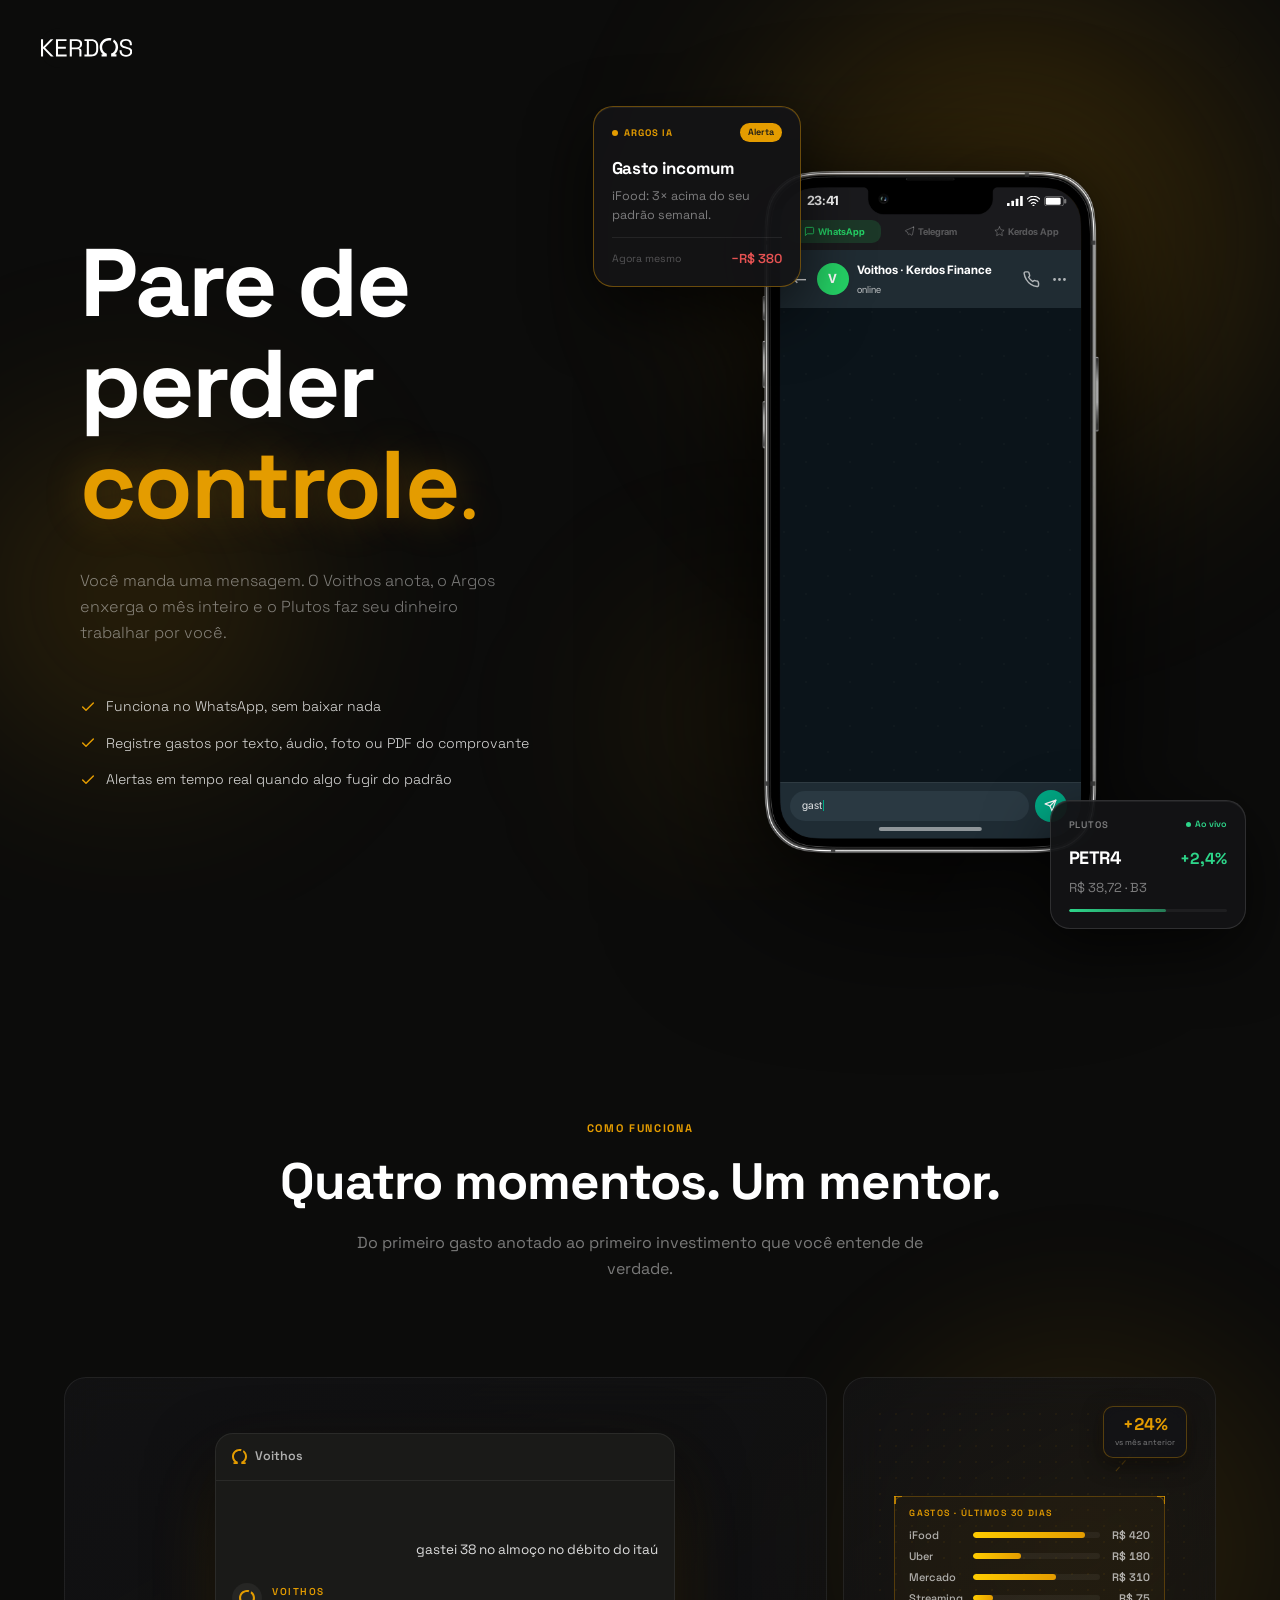
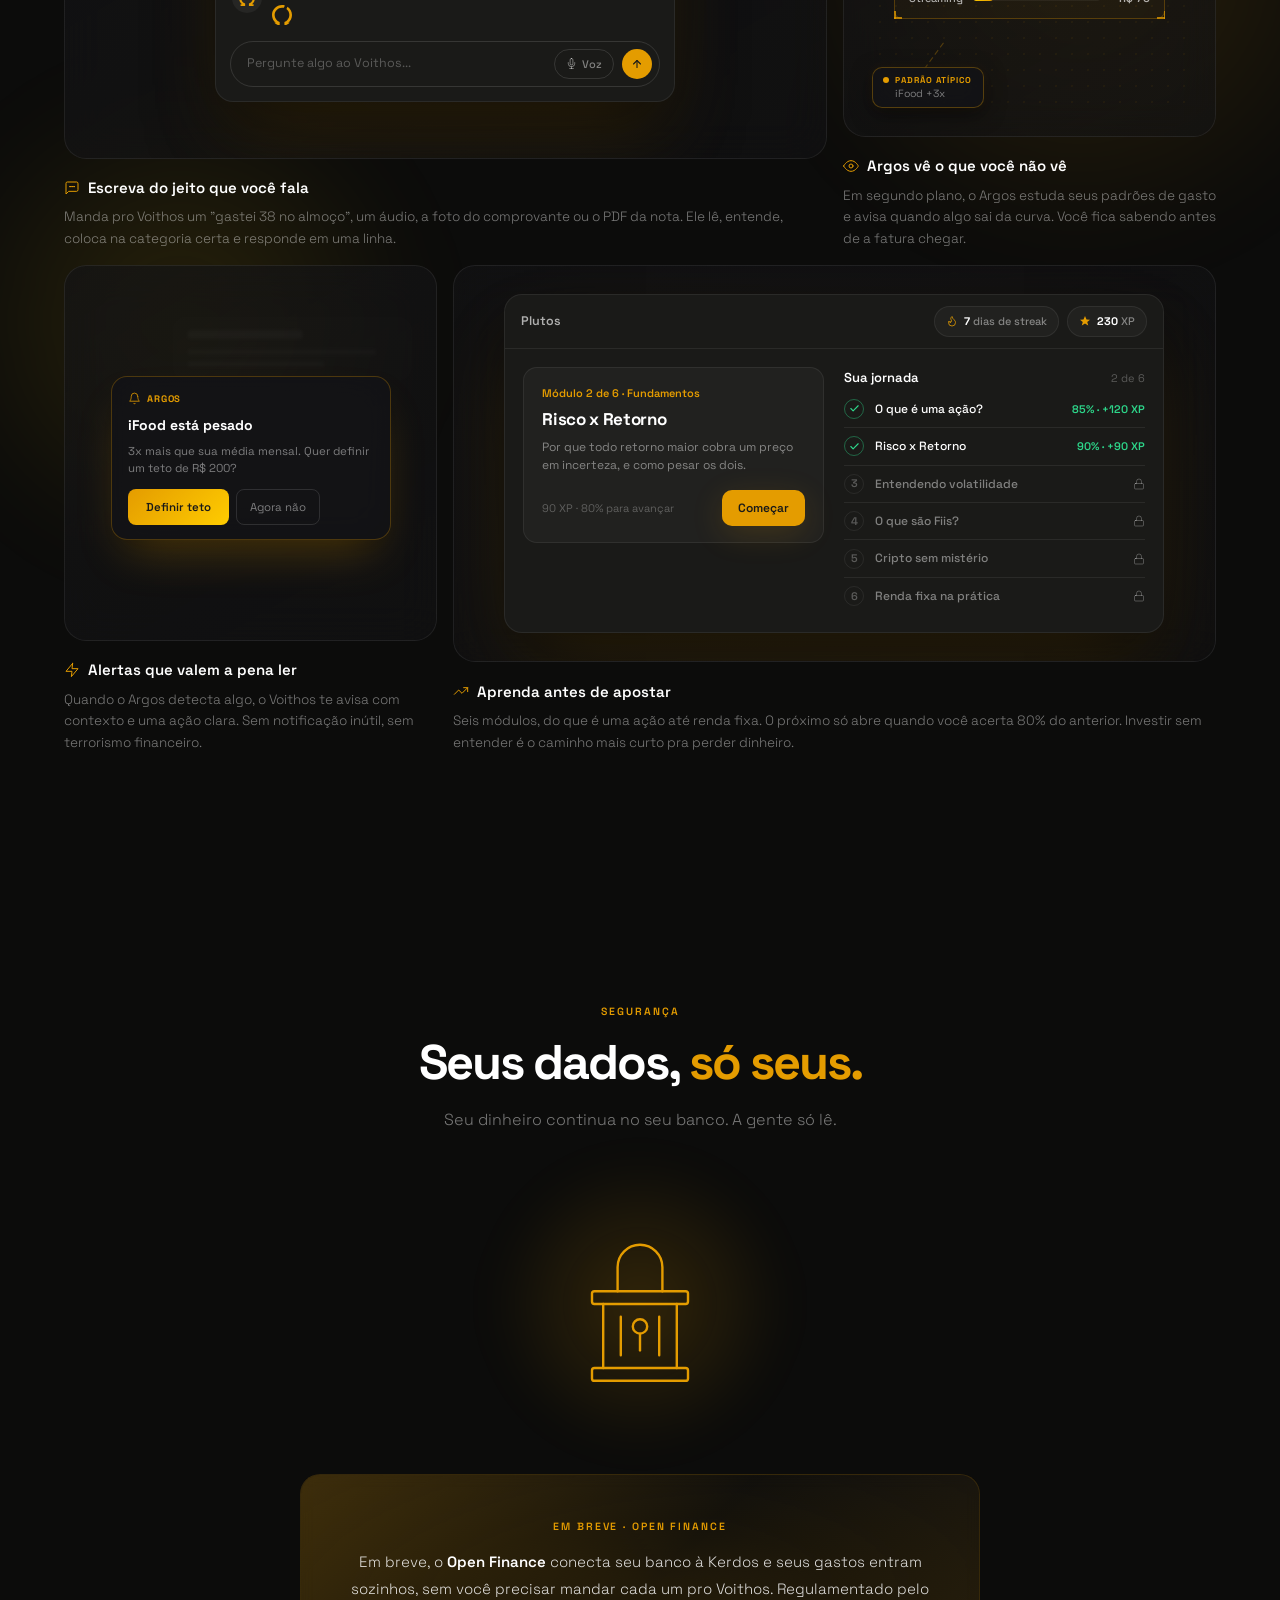
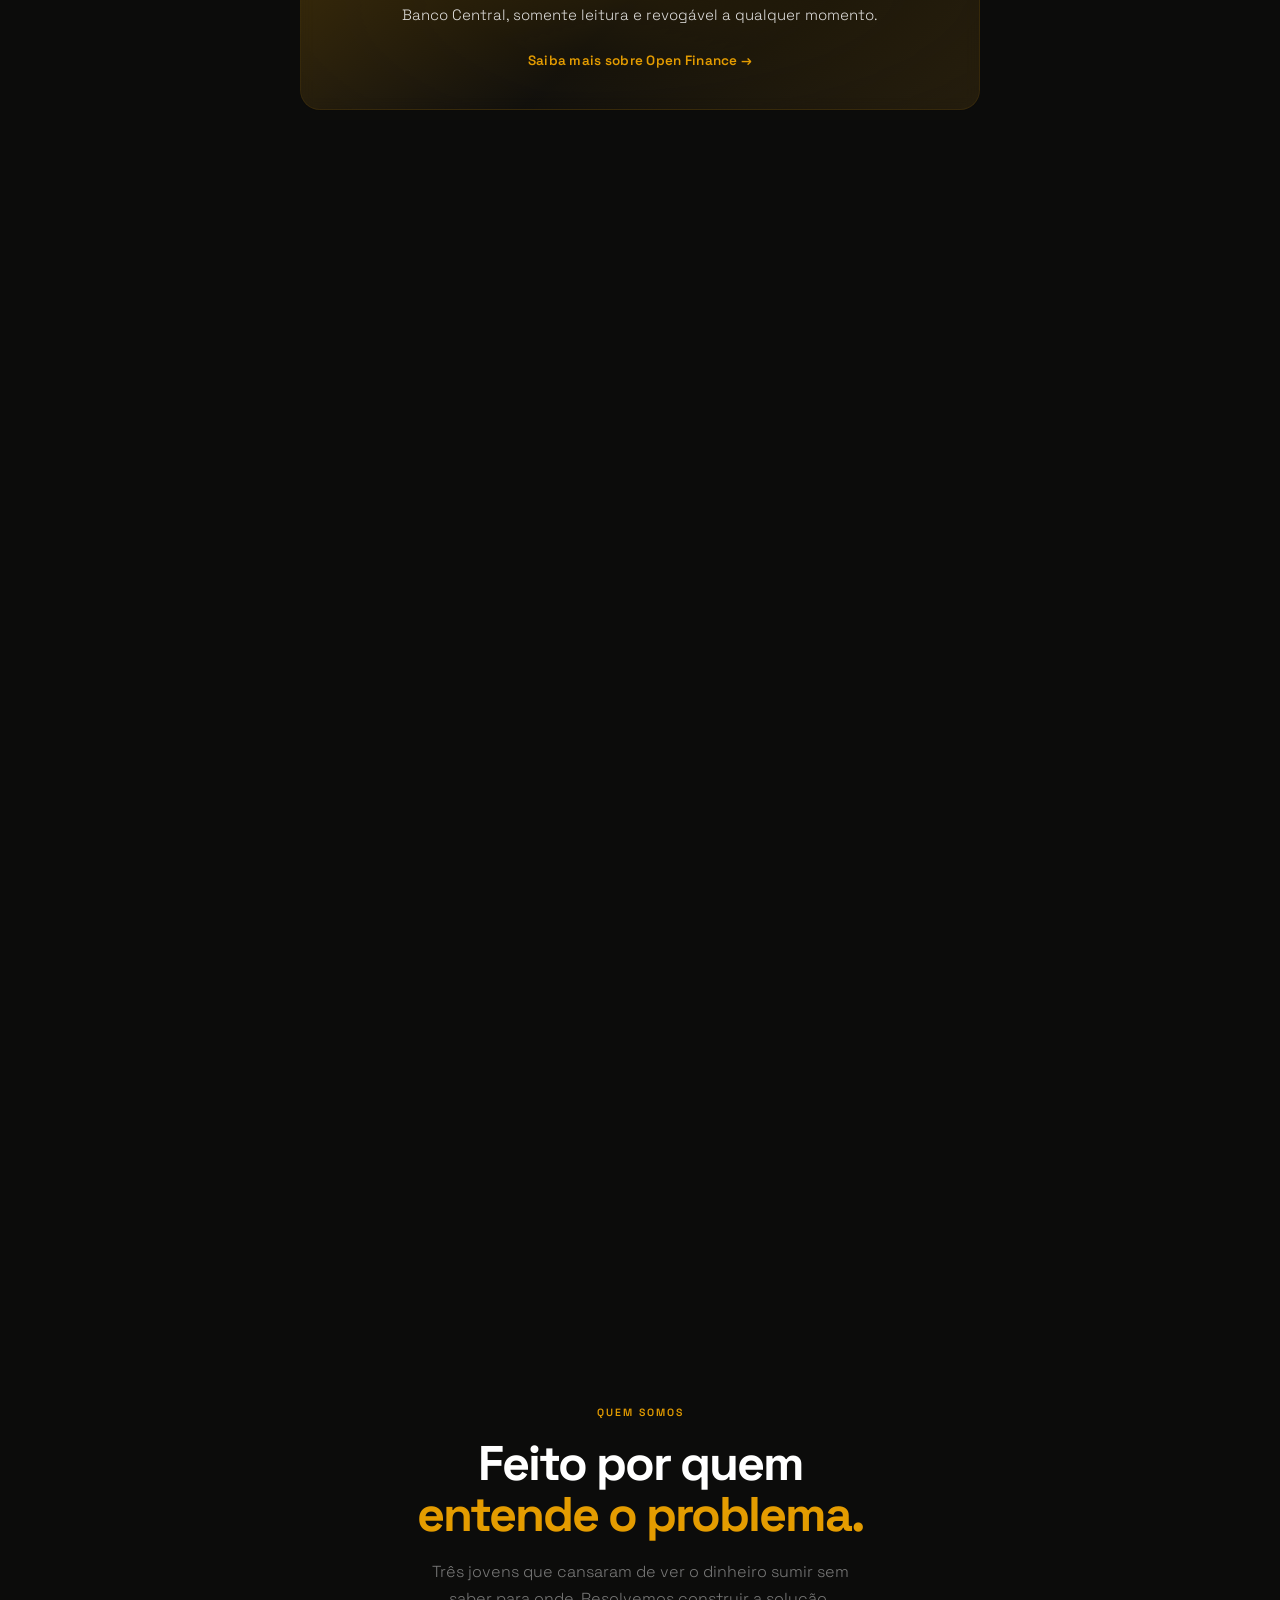
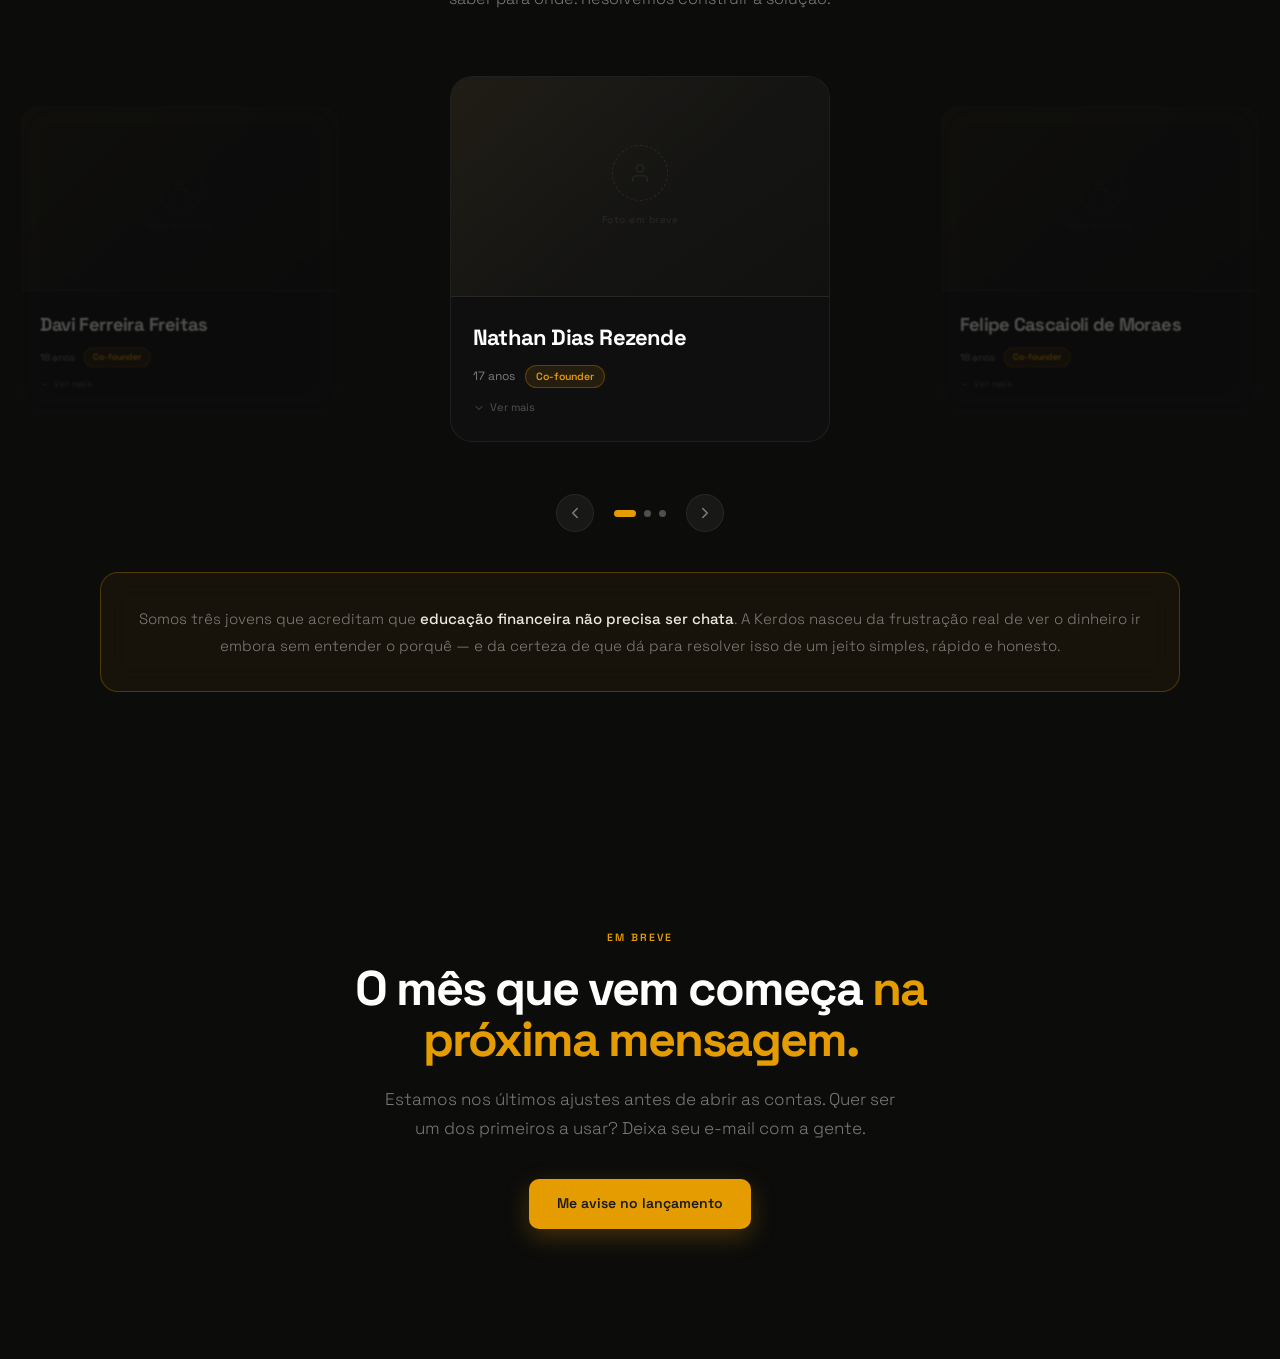
==== commit cbf4cdfd: "otimização da lp + claude md e atualizações do readme + gitignore" ====
--- a/pages/home.html
+++ b/pages/home.html
@@ -72,41 +72,23 @@
     ]
   }
   </script>
-  <script>
-    /* Anti-FOUC de autenticação — inline, bloqueante, antes de
-       qualquer CSS. Sem ele o navegador pinta a navbar de visitante
-       e o JS só corrige depois do DOMContentLoaded. Os dois estados
-       existem no HTML; esta classe é quem escolhe (styles/navbar.css). */
-    (function(){
-      var e = document.documentElement;
-      try{
-        e.classList.add(
-          localStorage.getItem('kerdos_logged_in') === 'true'
-            ? 'auth-logado' : 'auth-visitante'
-        );
-      }catch(err){
-        e.classList.add('auth-visitante');
-      }
-    })();
-  </script>
   <link rel="preconnect" href="https://fonts.googleapis.com">
   <link rel="preconnect" href="https://fonts.gstatic.com" crossorigin>
-  <link href="https://fonts.googleapis.com/css2?family=Space+Grotesk:wght@300;400;500;600;700&display=swap" rel="stylesheet">
+  <link href="https://fonts.googleapis.com/css2?family=Space+Grotesk:wght@300..700&display=swap" rel="stylesheet">
   <link rel="stylesheet" href="../styles/core/theme.css">
   <link rel="stylesheet" href="../styles/components/navbar.css">
   <!-- Opt-out das View Transitions entre páginas (evita o loader esmaecido no cross-fade) -->
   <style>@view-transition { navigation: none; }</style>
   <link rel="stylesheet" href="../styles/core/style.css">
-  <link rel="stylesheet" href="../styles/components/modal-perfil.css">
   <link rel="stylesheet" href="../styles/components/lista-espera.css">
-  <script src="../scripts/core/auth.js"></script>
-  <script src="../scripts/core/format.js"></script>
+  <link rel="stylesheet" href="../styles/core/scrollbar.css">
+  <!-- Nenhum script bloqueia o <head>: todos são defer e rodam em ordem
+       depois do HTML (format.js antes de how-it-works.js, que usa ele). -->
+  <script src="../scripts/core/format.js" defer></script>
   <script src="../scripts/components/cursor.js" defer></script>
-  <link rel="stylesheet" href="../styles/core/scrollbar.css">
   <link rel="icon" type="image/png" sizes="32x32" href="../assets/icone-32.png">
   <link rel="icon" type="image/png" sizes="16x16" href="../assets/icone-16.png">
   <link rel="apple-touch-icon" href="../assets/icone-180.png">
-  <noscript><style>[data-auth="visitante"]{display:flex}</style></noscript>
 </head>
 <body class="sem-scrollbar">
 
@@ -338,7 +320,7 @@
         <div class="phone-home" aria-hidden="true"></div>
 
         </div><!-- /.device-screen -->
-        <img class="device-shell" src="../assets/iphone-frame.png" alt="" aria-hidden="true" draggable="false">
+        <img class="device-shell" src="../assets/iphone-frame.webp" width="1200" height="2265" fetchpriority="high" decoding="async" alt="" aria-hidden="true" draggable="false">
       </div><!-- /.device-mockup -->
       </div><!-- /.device-stage -->
 
@@ -883,241 +865,6 @@
   </div>
 </section>
 
-<!-- ═══ MODAL PERFIL ═══ -->
-<div id="modal-overlay" class="modal-overlay" aria-hidden="true">
-  <div class="mp-wrap">
-
-    <button class="mp-close" id="mp-close" aria-label="Fechar">
-      <svg viewBox="0 0 24 24"><line x1="18" y1="6" x2="6" y2="18"/><line x1="6" y1="6" x2="18" y2="18"/></svg>
-    </button>
-
-    <!-- SIDEBAR -->
-    <aside class="mp-side">
-      <div class="mp-user">
-        <div class="mp-avatar" id="modal-avatar">N</div>
-        <div>
-          <div class="mp-user-name" id="modal-user-name">Nathan</div>
-          <div class="mp-plan-tag">Gratuito</div>
-        </div>
-      </div>
-      <div class="mp-nav">
-        <button class="mp-nav-item active" data-tab="perfil">
-          <svg viewBox="0 0 24 24"><path d="M20 21v-2a4 4 0 0 0-4-4H8a4 4 0 0 0-4 4v2"/><circle cx="12" cy="7" r="4"/></svg>
-          <span>Perfil</span>
-        </button>
-        <button class="mp-nav-item" data-tab="aparencia">
-          <svg viewBox="0 0 24 24"><circle cx="12" cy="12" r="5"/><line x1="12" y1="1" x2="12" y2="3"/><line x1="12" y1="21" x2="12" y2="23"/><line x1="4.22" y1="4.22" x2="5.64" y2="5.64"/><line x1="18.36" y1="18.36" x2="19.78" y2="19.78"/><line x1="1" y1="12" x2="3" y2="12"/><line x1="21" y1="12" x2="23" y2="12"/><line x1="4.22" y1="19.78" x2="5.64" y2="18.36"/><line x1="18.36" y1="5.64" x2="19.78" y2="4.22"/></svg>
-          <span>Aparência</span>
-        </button>
-        <button class="mp-nav-item" data-tab="notificacoes">
-          <svg viewBox="0 0 24 24"><path d="M18 8A6 6 0 0 0 6 8c0 7-3 9-3 9h18s-3-2-3-9"/><path d="M13.73 21a2 2 0 0 1-3.46 0"/></svg>
-          <span>Notificações</span>
-        </button>
-        <button class="mp-nav-item" data-tab="privacidade">
-          <svg viewBox="0 0 24 24"><path d="M12 22s8-4 8-10V5l-8-3-8 3v7c0 6 8 10 8 10z"/></svg>
-          <span>Privacidade</span>
-        </button>
-        <button class="mp-nav-item" data-tab="seguranca">
-          <svg viewBox="0 0 24 24"><rect x="3" y="11" width="18" height="11" rx="2" ry="2"/><path d="M7 11V7a5 5 0 0 1 10 0v4"/></svg>
-          <span>Segurança</span>
-        </button>
-        <button class="mp-nav-item nav-danger" data-tab="conta">
-          <svg viewBox="0 0 24 24"><path d="M20 21v-2a4 4 0 0 0-4-4H8a4 4 0 0 0-4 4v2"/><circle cx="12" cy="7" r="4"/></svg>
-          <span>Conta</span>
-        </button>
-      </div>
-    </aside>
-
-    <!-- CORPO -->
-    <div class="mp-body">
-
-      <!-- ── PERFIL ── -->
-      <div class="mp-tab" id="tab-perfil">
-        <div class="mp-tab-hd">
-          <h3>Perfil</h3>
-          <p>Gerencie suas informações pessoais</p>
-        </div>
-        <div class="mp-av-row">
-          <div class="mp-av-big" id="modal-av-big">N</div>
-          <div class="mp-av-actions">
-            <button class="mp-btn-outline" id="btn-change-photo" type="button">Alterar foto</button>
-            <input type="file" id="modal-input-photo" accept="image/jpeg,image/png,image/gif" hidden>
-            <span class="mp-hint">JPG, PNG ou GIF. Máx 2 MB.</span>
-          </div>
-        </div>
-        <div class="mp-divider"></div>
-        <div class="mp-fg">
-          <div class="mp-field">
-            <label>Nome completo</label>
-            <input type="text" class="mp-input" id="modal-input-name" value="Nathan" maxlength="50">
-            <span class="mp-counter" id="counter-name">0/50</span>
-          </div>
-          <div class="mp-field">
-            <label>E-mail</label>
-            <input type="email" class="mp-input" id="modal-input-email" value="nathan@kerdos.ai" readonly>
-          </div>
-          <div class="mp-field full mp-field-tip">
-            <label>Sobre mim</label>
-            <textarea class="mp-input mp-textarea" id="modal-input-about" placeholder="Conte um pouco sobre você…" maxlength="300" aria-describedby="tip-about"></textarea>
-            <span class="mp-tip" id="tip-about" role="tooltip">O que você escrever aqui vira contexto para o Voithos: metas, rotina, com o que você trabalha, o que te aperta no fim do mês. Quanto mais ele souber de você, mais os conselhos financeiros batem com a sua vida real.</span>
-            <span class="mp-counter" id="counter-about">0/300</span>
-          </div>
-        </div>
-        <div class="mp-actions">
-          <button class="mp-btn-primary" id="btn-save-profile">Salvar alterações</button>
-        </div>
-      </div>
-
-      <!-- ── APARÊNCIA ── -->
-      <div class="mp-tab hidden" id="tab-aparencia">
-        <div class="mp-tab-hd">
-          <h3>Aparência</h3>
-          <p>Personalize a interface da Kerdos Finance</p>
-        </div>
-        <div class="mp-section-lbl" style="margin-top:0;">Cursor</div>
-        <label class="s-row" style="border-bottom:none;">
-          <div class="s-row-info">
-            <div class="s-lbl">Cursor personalizado</div>
-            <div class="s-desc">Desative se preferir o cursor padrão do sistema</div>
-          </div>
-          <div class="s-toggle">
-            <input type="checkbox" class="s-toggle-cb" id="toggle-cursor-custom" checked>
-            <span class="s-knob"></span>
-          </div>
-        </label>
-      </div>
-
-      <!-- ── NOTIFICAÇÕES ── -->
-      <div class="mp-tab hidden" id="tab-notificacoes">
-        <div class="mp-tab-hd">
-          <h3>Notificações</h3>
-          <p>Escolha quando e como ser avisado</p>
-        </div>
-        <div class="mp-section-lbl">Alertas financeiros</div>
-        <div class="s-row s-row-disabled" data-tooltip="Em breve">
-          <div class="s-row-info"><div class="s-lbl">Alertas de gastos incomuns</div><div class="s-desc">Notificação imediata quando um gasto fugir do seu padrão</div></div>
-          <div class="s-toggle"><input type="checkbox" class="s-toggle-cb" data-key="notif-gastos" disabled><span class="s-knob"></span></div>
-        </div>
-        <div class="s-row s-row-disabled" data-tooltip="Em breve">
-          <div class="s-row-info"><div class="s-lbl">Resumo diário</div><div class="s-desc">Receba um resumo dos seus gastos do dia</div></div>
-          <div class="s-toggle"><input type="checkbox" class="s-toggle-cb" data-key="notif-diario" disabled><span class="s-knob"></span></div>
-        </div>
-        <div class="s-row s-row-disabled" data-tooltip="Em breve">
-          <div class="s-row-info"><div class="s-lbl">Insights semanais</div><div class="s-desc">Análise comparativa com semanas anteriores</div></div>
-          <div class="s-toggle"><input type="checkbox" class="s-toggle-cb" data-key="notif-semanal" disabled><span class="s-knob"></span></div>
-        </div>
-        <div class="mp-section-lbl" style="margin-top:20px;">Investimentos</div>
-        <label class="s-row">
-          <div class="s-row-info"><div class="s-lbl">Alertas do Plutos</div><div class="s-desc">Variações relevantes nos seus ativos acompanhados</div></div>
-          <div class="s-toggle"><input type="checkbox" class="s-toggle-cb" data-key="notif-plutos" checked><span class="s-knob"></span></div>
-        </label>
-        <div class="s-row s-row-disabled" data-tooltip="Em breve">
-          <div class="s-row-info"><div class="s-lbl">Relatório mensal por e-mail</div><div class="s-desc">Resumo completo do seu mês financeiro</div></div>
-          <div class="s-toggle"><input type="checkbox" class="s-toggle-cb" data-key="notif-email" disabled><span class="s-knob"></span></div>
-        </div>
-      </div>
-
-      <!-- ── PRIVACIDADE ── -->
-      <div class="mp-tab hidden" id="tab-privacidade">
-        <div class="mp-tab-hd">
-          <h3>Privacidade e dados</h3>
-          <p>Controle como seus dados são usados</p>
-        </div>
-        <div class="mp-section-lbl">Uso de dados</div>
-        <div class="s-row s-row-disabled" data-tooltip="Em breve">
-          <div class="s-row-info"><div class="s-lbl">Melhorar a IA com minhas conversas</div><div class="s-desc">Permite que o Voithos aprenda com seu histórico (dados anônimos)</div></div>
-          <div class="s-toggle"><input type="checkbox" class="s-toggle-cb" data-key="priv-ia" disabled><span class="s-knob"></span></div>
-        </div>
-        <label class="s-row">
-          <div class="s-row-info"><div class="s-lbl">Análise anônima de uso</div><div class="s-desc">Ajuda a melhorar a experiência geral do app</div></div>
-          <div class="s-toggle"><input type="checkbox" class="s-toggle-cb" data-key="priv-analytics" checked><span class="s-knob"></span></div>
-        </label>
-        <label class="s-row">
-          <div class="s-row-info"><div class="s-lbl">Histórico de conversas</div><div class="s-desc">Salvar histórico para contexto futuro com o Voithos</div></div>
-          <div class="s-toggle"><input type="checkbox" class="s-toggle-cb" data-key="priv-historico" checked><span class="s-knob"></span></div>
-        </label>
-        <div class="mp-divider"></div>
-        <div class="mp-section-lbl">Seus dados</div>
-        <div class="s-row s-row-disabled" data-tooltip="Em breve">
-          <div class="s-row-info"><div class="s-lbl">Exportar meus dados</div><div class="s-desc">Baixe um arquivo com todas as suas informações</div></div>
-          <button class="mp-btn-outline" disabled>Exportar</button>
-        </div>
-        <div class="s-row" style="cursor:default;border-bottom:none;">
-          <div class="s-row-info"><div class="s-lbl">Excluir histórico</div><div class="s-desc">Remove todas as conversas com o Voithos</div></div>
-          <button class="mp-btn-danger" style="font-size:12px;padding:7px 14px;">Excluir</button>
-        </div>
-      </div>
-
-      <!-- ── SEGURANÇA ── -->
-      <div class="mp-tab hidden" id="tab-seguranca">
-        <div class="mp-tab-hd">
-          <h3>Segurança</h3>
-          <p>Gerencie o acesso à sua conta</p>
-        </div>
-        <div class="mp-section-lbl">Autenticação</div>
-        <div class="s-row s-row-disabled" data-tooltip="Em breve">
-          <div class="s-row-info"><div class="s-lbl">Autenticação em dois fatores</div><div class="s-desc">Proteja sua conta com um segundo fator ao entrar</div></div>
-          <div class="s-toggle"><input type="checkbox" class="s-toggle-cb" data-key="seg-2fa" disabled><span class="s-knob"></span></div>
-        </div>
-        <div class="mp-divider"></div>
-        <div class="mp-section-lbl">Alterar senha</div>
-        <form id="mp-pwd-form" style="display:flex;flex-direction:column;gap:11px;">
-          <div class="mp-field">
-            <label>Senha atual</label>
-            <input id="mp-pwd-current" type="password" class="mp-input" placeholder="••••••••" required>
-          </div>
-          <div class="mp-field">
-            <label>Nova senha</label>
-            <input id="mp-pwd-new" type="password" class="mp-input" placeholder="Mín. 8 caracteres" required>
-          </div>
-          <div class="mp-field">
-            <label>Confirmar nova senha</label>
-            <input id="mp-pwd-confirm" type="password" class="mp-input" placeholder="Repita a nova senha" required>
-          </div>
-          <div id="mp-pwd-err" style="display:none;font-size:12px;color:var(--red);"></div>
-          <div>
-            <button type="submit" class="mp-btn-primary" style="margin-top:4px;">Alterar senha</button>
-          </div>
-        </form>
-      </div>
-
-      <!-- ── CONTA ── -->
-      <div class="mp-tab hidden" id="tab-conta">
-        <div class="mp-tab-hd">
-          <h3>Conta</h3>
-          <p>Informações do seu plano e conta</p>
-        </div>
-        <div class="mp-section-lbl">Plano atual</div>
-        <div class="mp-plan-card">
-          <div>
-            <div class="mp-plan-name">Kerdos Free</div>
-            <div class="mp-plan-desc">Plano gratuito com recursos essenciais</div>
-            <div class="mp-plan-feats">
-              <div class="mp-plan-feat">Voithos IA — registro por chat</div>
-              <div class="mp-plan-feat">Relatórios básicos mensais</div>
-              <div class="mp-plan-feat">Até 3 contas conectadas</div>
-            </div>
-          </div>
-          <button class="mp-upgrade-btn">Fazer upgrade</button>
-        </div>
-        <div class="mp-divider"></div>
-        <div class="mp-section-lbl">Informações</div>
-        <div class="mp-info-row"><span class="mp-info-lbl">Membro desde</span><span class="mp-info-val">Janeiro de 2025</span></div>
-        <div class="mp-info-row"><span class="mp-info-lbl">E-mail verificado</span><span class="mp-info-val" style="color:var(--green);">✓ Verificado</span></div>
-        <div class="mp-info-row" style="border:none;"><span class="mp-info-lbl">ID da conta</span><span class="mp-info-val" style="font-size:11px;color:var(--muted);">KRD-2025-00142</span></div>
-        <div class="mp-divider"></div>
-        <div class="mp-section-lbl" style="color:var(--red);">Zona de perigo</div>
-        <div class="mp-danger-zone">
-          <div class="mp-danger-title">Excluir conta</div>
-          <div class="mp-danger-desc">Esta ação é irreversível. Todos os seus dados, histórico e conexões bancárias serão removidos permanentemente.</div>
-          <button class="mp-btn-danger">Excluir minha conta</button>
-        </div>
-      </div>
-
-    </div><!-- /mp-body -->
-  </div><!-- /mp-wrap -->
-</div><!-- /modal-overlay -->
-
 <!-- ═══ UPGRADE TOAST ═══ -->
 <div id="upgrade-toast" class="upgrade-toast" role="status" aria-live="polite">
   <button class="upgrade-toast-close" id="upgrade-toast-close" aria-label="Fechar">
@@ -1129,15 +876,11 @@
   <a href="#comecar" class="upgrade-toast-btn" id="upgrade-toast-btn">Entrar na lista</a>
 </div>
 
-<script src="../scripts/components/modal-perfil.js"></script>
-<script src="../scripts/components/tcc-popup.js" defer></script>
 <script src="../scripts/components/lista-espera.js" defer></script>
 <script src="../scripts/components/how-it-works.js" defer></script>
 <script src="../scripts/components/swipe.js"></script>
 
 <script>
-  /* authState gerenciado por auth.js */
-
   /* NAVBAR SCROLL SHRINK */
   const navEl = document.querySelector('nav');
   window.addEventListener('scroll', () => {
--- a/styles/components/navbar.css
+++ b/styles/components/navbar.css
@@ -1,6 +1,7 @@
 /* ════════════════════════════════════════════════════
-   navbar.css — Estilos da navbar unificados
-   Importar em TODAS as páginas que exibem a navbar
+   navbar.css — navbar mínima da landing (só o wordmark).
+   Os links, a navbar logada e o CTA saíram com o pré-lançamento;
+   ao reabrir o cadastro, recupere-os do histórico do git.
 ════════════════════════════════════════════════════ */
 
 nav {
@@ -34,10 +35,6 @@
   top: 14px;
   max-width: 740px;
   padding: 12px 24px;
-  /* O brightness(0.85) desta linha era exatamente o que
-     transformava a pill clara em lama cinza: escurecer o que
-     passa por trás só faz sentido sobre fundo escuro. No claro o
-     token vira brightness(1.06). */
   background-color: var(--glass-bg);
   backdrop-filter: var(--glass-filter);
   -webkit-backdrop-filter: var(--glass-filter);
@@ -104,252 +101,3 @@
      translate não entra no cálculo de layout do flex. */
   margin-top: -0.6px;
 }
-
-/* ── Links ── */
-.nav-links {
-  position: absolute;
-  left: 50%;
-  transform: translateX(-50%);
-  display: flex;
-  align-items: center;
-  gap: 2px;
-  pointer-events: auto;
-}
-.nav-links a {
-  position: relative;
-  font-size: 14px; font-weight: 400;
-  letter-spacing: 0.05em; white-space: nowrap;
-  color: var(--ink-3); text-decoration: none;
-  padding: 8px 18px; border-radius: 999px;
-  transition: color 0.2s, background 0.2s;
-}
-.nav-links a::after {
-  content: '';
-  position: absolute;
-  bottom: -8px; left: 50%;
-  transform: translateX(-50%);
-  height: 2px; width: 0;
-  background: var(--brand);
-  border-radius: 999px;
-  transition: width 0.3s ease;
-}
-.nav-links a:hover { color: var(--ink-strong); background: rgba(var(--veil-rgb, 255,255,255), var(--a-veil-3, 0.08)); }
-.nav-links a:hover::after { width: 40%; }
-.nav-links a.active,
-.nav-links a.nav-active { color: var(--ink-strong); }
-.nav-links a.active::after,
-.nav-links a.nav-active::after { width: 40%; }
-
-.nav-sep {
-  width: 0.5px; height: 14px;
-  background: var(--line-strong);
-  flex-shrink: 0; margin: 0 2px;
-}
-
-/* ── CTA button ── */
-.nav-cta {
-  flex: none; margin-left: auto;
-  font-size: 14px; font-weight: 600;
-  color: var(--on-brand); background: var(--btn-metal-bg, var(--brand));
-  padding: 10px 24px; border-radius: 999px;
-  text-decoration: none;
-  box-shadow: var(--glow-brand-sm);
-  pointer-events: auto;
-  transition: background 0.2s, transform 0.15s, box-shadow 0.2s;
-}
-.nav-cta:hover {
-  background: var(--brand-hover);
-  transform: translateY(-1px);
-  box-shadow: var(--glow-brand-md);
-}
-
-/* ── Estados de autenticação ──
-   Os dois conjuntos de itens existem no HTML desde o primeiro byte;
-   quem escolhe é a classe gravada em <html> pelo script inline no
-   topo do <head>, antes de qualquer CSS. Enquanto nenhuma classe
-   estiver aplicada os dois ficam escondidos — assim nunca há flash
-   do estado errado, nem se o script falhar. */
-[data-auth] { display: none; }
-
-.auth-visitante .nav-links[data-auth="visitante"],
-.auth-logado   .nav-links[data-auth="logado"] { display: flex; }
-
-.auth-visitante .nav-cta[data-auth="visitante"] {
-  display: inline-flex;
-  align-items: center;
-}
-
-/* style.css esconde .nav-links abaixo de 1020px. Os seletores de auth
-   acima são mais específicos e passariam por cima dessa regra, então
-   ela precisa ser repetida aqui com a especificidade equivalente. */
-@media (max-width: 1020px) {
-  .auth-visitante .nav-links[data-auth="visitante"],
-  .auth-logado   .nav-links[data-auth="logado"] { display: none; }
-}
-
-/* ── "Em breve" (página Voithos) ── */
-.nav-soon {
-  font-size: 14px; font-weight: 400;
-  color: var(--ink-4);
-  padding: 8px 18px; border-radius: 999px;
-  cursor: not-allowed; pointer-events: none;
-  white-space: nowrap;
-  display: flex; align-items: center; gap: 6px;
-}
-.nav-soon-badge {
-  font-size: 9px; font-weight: 700; letter-spacing: 0.05em;
-  text-transform: uppercase; color: var(--brand-ink);
-  background: rgba(var(--brand-tint-rgb, 228,156,0), 0.1);
-  border-radius: 4px; padding: 2px 5px; opacity: 0.7;
-}
-
-/* Pill nav scrolled: flex centering evita overlap com o logo */
-nav.scrolled .nav-links {
-  position: static;
-  transform: none;
-  left: auto;
-  flex: 1;
-  justify-content: center;
-}
-
-/* ── Avatar do usuário logado ── */
-.nav-user-slot {
-  flex: none; margin-left: auto; pointer-events: auto;
-}
-.nav-user-avatar {
-  width: 32px; height: 32px; border-radius: 50%;
-  background: var(--brand);
-  display: flex; align-items: center; justify-content: center;
-  font-size: 13px; font-weight: 700; color: var(--on-brand);
-  cursor: pointer;
-  transition: transform 0.15s, box-shadow 0.2s;
-}
-.nav-user-avatar:hover {
-  transform: scale(1.06);
-  box-shadow: 0 0 0 2px rgba(var(--brand-tint-rgb, 228,156,0), 0.35);
-}
-
-/* ════════════════════════════════════════
-   NAVBAR LOGADA — LINKS DOS AGENTES
-════════════════════════════════════════ */
-
-/* Link de agente clicável (Voithos) */
-.nav-links .nav-agent-link {
-  position: relative;
-  display: flex;
-  align-items: center;
-  gap: 6px;
-  font-size: 13.5px; font-weight: 500;
-  letter-spacing: 0.02em;
-  white-space: nowrap;
-  color: var(--ink-3);
-  text-decoration: none;
-  padding: 7px 13px; border-radius: 999px;
-  transition: color 0.2s ease, background 0.2s ease;
-}
-.nav-links .nav-agent-link:hover { color: rgba(var(--ink-rgb, 255,255,255), var(--a-ink-1, 0.88)); background: rgba(var(--veil-rgb, 255,255,255), var(--a-veil-2, 0.07)); }
-.nav-links .nav-agent-link.active { color: var(--ink-strong); }
-.nav-links .nav-agent-link.active::after {
-  content: '';
-  position: absolute;
-  bottom: -8px; left: 50%;
-  transform: translateX(-50%);
-  height: 2px; width: 36%;
-  background: var(--brand);
-  border-radius: 999px;
-}
-
-/* Ícone SVG de cada agente — neutro por padrão, gold só no ativo */
-.nav-agent-icon {
-  width: 16px; height: 16px;
-  flex-shrink: 0;
-  color: var(--ink-3);
-  opacity: 0.8;
-  transition: opacity 0.2s ease, color 0.2s ease;
-}
-.nav-agent-link:hover  .nav-agent-icon { opacity: 1; color: rgba(var(--ink-rgb, 255,255,255), var(--a-ink-1, 0.8)); }
-.nav-agent-link.active .nav-agent-icon { opacity: 1; color: var(--brand-ink); }
-
-/* Item "em breve" com ícone (Argos, Plutos) */
-.nav-agent-item {
-  position: relative;
-  align-items: center;
-  gap: 6px;
-  pointer-events: auto;   /* override nav-soon pointer-events:none */
-}
-.nav-agent-item .nav-agent-icon      { opacity: 0.28; }
-.nav-agent-item:hover .nav-agent-icon { opacity: 0.5; }
-
-/* Tooltip de função — abaixo do item (a navbar vive no topo da página) */
-.nav-agent-tip {
-  position: absolute;
-  top: calc(100% + 10px);
-  left: 50%;
-  transform: translateX(-50%) translateY(-4px);
-  background: var(--surface-overlay);
-  border: 1px solid var(--line);
-  border-radius: 8px;
-  padding: 6px 11px;
-  font-family: 'Space Grotesk', sans-serif;
-  font-size: 12px; font-weight: 500;
-  color: rgba(var(--ink-rgb, 255,255,255), var(--a-ink-1, 0.85));
-  white-space: nowrap;
-  pointer-events: none;
-  opacity: 0;
-  transition: opacity 0.18s ease, transform 0.18s ease;
-  z-index: 300;
-  box-shadow: var(--sombra-vitrine, 0 4px 14px rgba(var(--shadow-rgb, 0,0,0), calc(0.45 * var(--shadow-k, 1))));
-}
-.nav-agent-link:hover .nav-agent-tip,
-.nav-agent-item:hover .nav-agent-tip {
-  opacity: 1;
-  transform: translateX(-50%) translateY(0);
-}
-
-/* Plutos (último item de agente antes do Perfil): ancora tooltip à
-   direita — centralizado ele vazaria o viewport, por estar perto da borda. */
-.nav-links .nav-agent-link[data-nav-id="plutos"] .nav-agent-tip {
-  left: auto;
-  right: 0;
-  transform: translateY(-4px);
-}
-.nav-links .nav-agent-link[data-nav-id="plutos"]:hover .nav-agent-tip {
-  transform: translateY(0);
-}
-
-/* ════════════════════════════════════════
-   TRANSIÇÃO ENTRE PÁGINAS — DESATIVADA
-   O cross-fade de View Transitions fazia a página de destino
-   (cujo primeiro frame é o #loader) surgir de opacity:0, o que
-   exibia o loader esmaecido/cinza antes de assentar no loader
-   gold real — aparência de "dois loaders". Sem @view-transition
-   a navegação mostra direto o loader normal.
-   (As @keyframes ficam aqui caso se queira reativar no futuro.)
-════════════════════════════════════════ */
-/* @view-transition { navigation: auto; }
-
-::view-transition-old(root) { animation: kd-page-out 0.16s ease both; }
-::view-transition-new(root) { animation: kd-page-in 0.24s ease both; } */
-
-@keyframes kd-page-out {
-  to { opacity: 0; }
-}
-@keyframes kd-page-in {
-  from { opacity: 0; transform: translateY(8px); }
-  to   { opacity: 1; transform: none; }
-}
-
-/* Mobile */
-@media (max-width: 640px) {
-  .nav-links .nav-agent-link,
-  .nav-soon.nav-agent-item {
-    padding: 6px 8px;
-    gap: 4px;
-    font-size: 12.5px;
-  }
-  .nav-agent-icon { width: 14px; height: 14px; }
-  .nav-soon-badge { display: none; }
-}
-@media (max-width: 420px) {
-  .nav-agent-label { display: none; }
-}
--- a/styles/core/style.css
+++ b/styles/core/style.css
@@ -1,6 +1,10 @@
-@import url('https://fonts.googleapis.com/css2?family=Space+Grotesk:wght@300;400;500;600;700&display=swap');
-
-/* SF Pro Display — used exclusively inside .device-screen */
+/* Space Grotesk vem do <link> no <head> do home.html. Não repita aqui
+   com @import: ele baixava a mesma fonte de novo e bloqueava a pintura.
+
+   SF Pro Display — used exclusively inside .device-screen. Os .woff2
+   foram recortados (fonttools subset) para Latin + Latin-1 + pontuação:
+   ~14 KB cada em vez de ~105 KB. Precisa de outro caractere no mockup?
+   Refaça o subset com o unicode dele. */
 @font-face {
   font-family: 'SF Pro Display';
   src: url('../../assets/fonts/SFProDisplay-Regular.woff2') format('woff2');
@@ -161,7 +165,7 @@
 }
 
 /* z-index stacking */
-.hero-v2, .section-wrap, .security-section, .team-section, footer, .divider-line { position: relative; z-index: 1; }
+.security-section, .team-section { position: relative; z-index: 1; }
 
 /* ══ NAVBAR — estilos em navbar.css ══ */
 
@@ -226,94 +230,8 @@
   transition: background 0.2s, transform 0.15s, box-shadow 0.2s;
 }
 .btn-primary:hover { background: var(--gold-light); transform: translateY(-2px); box-shadow: var(--btn-primary-glow-hover); }
-.btn-secondary {
-  font-size: 14px; font-weight: 400;
-  color: var(--muted); background: transparent;
-  border: 1px solid rgba(var(--line-rgb, 255,255,255), var(--a-line-2, 0.1)); padding: 13px 28px; border-radius: 10px;
-  text-decoration: none; display: inline-block;
-  transition: all 0.3s ease;
-}
-.btn-secondary:hover { border-color: var(--brand-ink); color: var(--white); background: rgba(var(--veil-rgb, 255,255,255), var(--a-veil-2, 0.04)); transform: translateY(-2px); }
-
-/* ── Chat demo ── */
-.chat-demo {
-  background: rgba(var(--card-rgb, 58,58,63), 0.7);
-  backdrop-filter: blur(32px) saturate(160%);
-  -webkit-backdrop-filter: blur(32px) saturate(160%);
-  border: 0.5px solid rgba(var(--line-rgb, 255,255,255), var(--a-line, 0.09));
-  border-radius: 22px;
-  overflow: hidden;
-  margin-top: 36px;
-  box-shadow: var(--elev-3), var(--spec-hairline);
-  opacity: 0;
-  animation: slide-up 1s 2.5s cubic-bezier(0.16,1,0.3,1) forwards;
-}
-
-.chat-header {
-  background: rgba(var(--panel-rgb, 42,42,46), 0.9);
-  border-bottom: 0.5px solid rgba(var(--line-rgb, 255,255,255), var(--a-line, 0.07));
-  padding: 14px 20px;
-  display: flex; align-items: center; gap: 12px;
-}
-.chat-avatar {
-  width: 36px; height: 36px; border-radius: 50%;
-  background: var(--gold);
-  display: flex; align-items: center; justify-content: center;
-  font-size: 14px; font-weight: 700; color: var(--on-brand); flex-shrink: 0;
-  box-shadow: 0 0 14px rgba(var(--brand-tint-rgb, 228,156,0), 0.3);
-}
-.chat-header-info { flex: 1; }
-.chat-name   { font-size: 13px; font-weight: 600; color: var(--white); }
-.chat-online {
-  display: flex; align-items: center; gap: 5px;
-  font-size: 10.5px; color: var(--ok-ink); margin-top: 1px;
-}
-.online-dot {
-  width: 5px; height: 5px; border-radius: 50%;
-  background: var(--green);
-  animation: blink 2s ease-in-out infinite; flex-shrink: 0;
-}
+
 @keyframes blink { 0%,100%{opacity:1} 50%{opacity:0.2} }
-
-.chat-header-right { display: flex; align-items: center; gap: 10px; margin-left: auto; }
-.chat-agent-pill {
-  font-size: 9px; font-weight: 600; color: var(--brand-ink);
-  background: rgba(var(--brand-tint-rgb, 228,156,0), 0.1); border: 0.5px solid var(--border-gold);
-  padding: 3px 9px; border-radius: 999px;
-  letter-spacing: 0.5px; text-transform: uppercase;
-}
-.chat-typing-dots { display: flex; align-items: center; gap: 3px; }
-.chat-typing-dots span {
-  width: 4px; height: 4px; border-radius: 50%;
-  background: rgba(var(--ink-rgb, 255,255,255), var(--a-ink-4, 0.2));
-}
-.chat-typing-dots span:nth-child(1) { animation: tdot 1.2s 0.0s ease-in-out infinite; }
-.chat-typing-dots span:nth-child(2) { animation: tdot 1.2s 0.2s ease-in-out infinite; }
-.chat-typing-dots span:nth-child(3) { animation: tdot 1.2s 0.4s ease-in-out infinite; }
-@keyframes tdot { 0%,100%{transform:translateY(0);opacity:0.3} 50%{transform:translateY(-4px);opacity:1} }
-
-.chat-messages { display: flex; flex-direction: column; gap: 10px; padding: 18px 20px; }
-.msg { max-width: 82%; }
-.msg-user { align-self: flex-end; }
-.msg-bot  { align-self: flex-start; }
-.msg-bubble { padding: 10px 15px; border-radius: 17px; font-size: 13.5px; line-height: 1.5; }
-.msg-user .msg-bubble { background: rgba(var(--brand-tint-rgb, 228,156,0), 0.13); border: 0.5px solid var(--border-gold); color: var(--text); border-bottom-right-radius: 4px; }
-.msg-bot  .msg-bubble { background: rgba(var(--veil-rgb, 255,255,255), var(--a-veil-2, 0.05)); border: 0.5px solid rgba(var(--line-rgb, 255,255,255), var(--a-line, 0.07)); color: var(--text); border-bottom-left-radius: 4px; }
-.msg-time { font-size: 10px; color: var(--muted2); margin-top: 4px; }
-.msg-user .msg-time { text-align: right; }
-
-.chat-input-bar {
-  border-top: 0.5px solid rgba(var(--line-rgb, 255,255,255), var(--a-line, 0.06));
-  padding: 12px 16px;
-  display: flex; align-items: center; gap: 10px;
-}
-.chat-input-placeholder { flex: 1; font-size: 12.5px; color: var(--ink-4); }
-.chat-send-btn {
-  width: 28px; height: 28px; border-radius: 7px;
-  background: var(--gold);
-  display: flex; align-items: center; justify-content: center; flex-shrink: 0;
-}
-.chat-send-btn svg { width: 12px; height: 12px; stroke: var(--on-brand); fill: none; stroke-width: 2.2; stroke-linecap: round; stroke-linejoin: round; }
 
 /* ── Phone ── */
 .hero-visual {
@@ -349,7 +267,7 @@
 }
 
 /* Transparent area = live HTML content.
-   Values measured directly from assets/iphone-frame.png (6736×12712):
+   Values measured on the original 6736×12712 frame (now assets/iphone-frame.webp, 1200×2265 — same proportions):
    aperture x 804→5940, y 808→11920, notch 2305→4431 × 461px deep, corner r ≈ 620px.
    The screen now fills the WHOLE aperture (it runs behind the notch, like a real
    iPhone) — the PNG's opaque notch masks the strip between the two "ears". */
@@ -429,27 +347,6 @@
 /* translate3d promotes to compositor layer → avoids sub-pixel blur on animated elements */
 @keyframes float { 0%,100%{transform:translate3d(0,0,0) rotate(-0.2deg)} 50%{transform:translate3d(0,-7px,0) rotate(0.2deg)} }
 
-.phone-top  { display: flex; justify-content: space-between; align-items: center; margin-bottom: 20px; }
-.phone-logo { font-size: 12px; font-weight: 700; color: rgba(var(--ink-rgb, 255,255,255), var(--a-ink-1, 0.85)); }
-.phone-time { font-size: 11px; color: var(--ink-4); }
-
-.balance-label  { font-size: 9px; color: var(--ink-4); text-transform: uppercase; letter-spacing: 1.2px; margin-bottom: 4px; }
-.balance-value  { font-size: 32px; font-weight: 700; color: var(--white); letter-spacing: -1.8px; margin-bottom: 3px; }
-.balance-change { font-size: 11px; color: var(--ok-ink); margin-bottom: 16px; font-weight: 500; }
-
-.meta-box { background: rgba(var(--brand-tint-rgb, 228,156,0), 0.1); border: 0.5px solid rgba(var(--brand-tint-rgb, 228,156,0), 0.22); border-radius: 11px; padding: 11px 13px; margin-bottom: 16px; }
-.meta-top-row   { display: flex; justify-content: space-between; align-items: center; margin-bottom: 8px; }
-.meta-label     { font-size: 9px; color: var(--brand-ink); text-transform: uppercase; letter-spacing: 0.9px; }
-.meta-pct       { font-size: 12px; font-weight: 700; color: var(--white); }
-.meta-bar-track { height: 3px; background: rgba(var(--veil-rgb, 255,255,255), var(--a-veil-2, 0.07)); border-radius: 99px; overflow: hidden; }
-.meta-bar-fill  { width: 68%; height: 100%; background: linear-gradient(90deg, var(--gold), var(--gold-light)); border-radius: 99px; }
-
-.transactions { display: flex; flex-direction: column; gap: 9px; }
-.tx-row  { display: flex; justify-content: space-between; align-items: center; }
-.tx-name { font-size: 11.5px; color: var(--muted); }
-.tx-val  { font-size: 11.5px; font-weight: 600; }
-.tx-neg  { color: var(--danger-ink); }
-.tx-pos  { color: var(--ok-ink); }
 .float-card {
   position: absolute;
   background: rgba(var(--panel-rgb, 52,52,56), 0.92);
@@ -491,7 +388,6 @@
 /* ══════════════════════════════════
    SECTIONS
 ══════════════════════════════════ */
-.section-wrap { padding: 110px 80px; max-width: 1240px; margin: 0 auto; }
 .section-tag { display: inline-block; font-size: 10.5px; font-weight: 600; color: var(--brand-ink); text-transform: uppercase; letter-spacing: 2px; margin-bottom: 16px; }
 h2 { font-family: var(--font); font-size: clamp(34px, 3.8vw, 52px); font-weight: 700; line-height: 1.05; letter-spacing: -2px; color: var(--white); margin-bottom: 18px; }
 h2 .accent { color: var(--brand-display); }
@@ -882,33 +778,6 @@
 .cta-final-lead { font-size: 17px; color: var(--muted); line-height: 1.7; font-weight: 300; max-width: 520px; margin: 0 auto 36px; }
 .cta-final-actions { display: flex; gap: 12px; justify-content: center; flex-wrap: wrap; }
 @media (max-width: 1020px) { .cta-final { padding: 88px 24px 96px; } }
-
-/* Footer — largura cheia, de propósito: o resto da página é um container
-   de 1240px centralizado, mas o rodapé sangra até as bordas da tela. */
-.divider-line { height: 0.5px; background: var(--border); }
-footer { padding: 64px 80px 40px; }
-.footer-top { display: grid; grid-template-columns: 1.6fr 1fr 1fr; gap: 56px; margin-bottom: 52px; }
-.footer-wordmark { display: inline-flex; margin-bottom: 16px; color: rgba(var(--ink-rgb, 255,255,255), 0.35); transition: color 0.3s ease; }
-.footer-wordmark svg { height: 22px; width: auto; display: block; }
-footer:hover .footer-wordmark { color: rgba(var(--ink-rgb, 255,255,255), 0.6); }
-.footer-tagline { font-size: 13px; color: var(--muted); line-height: 1.65; font-weight: 300; max-width: 240px; margin-bottom: 24px; }
-.social-links { display: flex; gap: 8px; }
-.social-link { width: 36px; height: 36px; border-radius: 9px; background: var(--bg3); border: 0.5px solid var(--border); display: flex; align-items: center; justify-content: center; text-decoration: none; color: var(--muted); transition: border-color 0.2s, background 0.2s; }
-.social-link svg { width: 15px; height: 15px; stroke: currentColor; fill: none; stroke-width: 1.8; stroke-linecap: round; stroke-linejoin: round; transition: stroke 0.2s; }
-.social-link:hover { border-color: var(--border-gold); background: rgba(var(--brand-tint-rgb, 228,156,0), 0.08); }
-.social-link:hover svg { stroke: var(--brand-ink); }
-.footer-col h4 { font-size: 11px; font-weight: 700; color: var(--white); letter-spacing: 1px; text-transform: uppercase; margin-bottom: 18px; }
-.footer-col ul { list-style: none; }
-.footer-col ul li { margin-bottom: 10px; }
-.footer-col ul li a { font-size: 13px; color: var(--muted); text-decoration: none; font-weight: 300; transition: color 0.2s; }
-.footer-col ul li a:hover { color: var(--white); }
-.footer-contact { font-size: 13px; color: var(--muted); font-weight: 300; line-height: 2.1; }
-.footer-contact a { color: var(--brand-ink); text-decoration: none; }
-.footer-bottom { border-top: 0.5px solid var(--border); padding-top: 24px; display: flex; justify-content: space-between; align-items: center; }
-.footer-copy { font-size: 12px; color: rgba(var(--ink-rgb, 255,255,255), 0.25); font-weight: 300; }
-.footer-legal { display: flex; gap: 20px; }
-.footer-legal a { font-size: 12px; color: var(--muted2); text-decoration: none; transition: color 0.2s; }
-.footer-legal a:hover { color: var(--muted); }
 
 /* Reveal */
 @keyframes slide-up   { from{opacity:0;transform:translateY(28px)} to{opacity:1;transform:translateY(0)} }
@@ -1200,16 +1069,8 @@
   pointer-events: none;
   transition: transform 0.4s cubic-bezier(0.4,0,1,1), opacity 0.3s;
 }
-.upgrade-toast-icon {
-  width: 42px; height: 42px; border-radius: 12px; flex-shrink: 0;
-  background: rgba(var(--brand-tint-rgb, 228,156,0), 0.09);
-  border: 0.5px solid rgba(var(--brand-tint-rgb, 228,156,0), 0.20);
-  display: flex; align-items: center; justify-content: center;
-}
-.upgrade-toast-icon svg { width: 20px; height: 20px; stroke: var(--brand-ink); fill: none; stroke-width: 1.5; stroke-linecap: round; stroke-linejoin: round; }
 .upgrade-toast-content { flex: 1; }
 .upgrade-toast-title { font-size: 13.5px; font-weight: 600; color: var(--white); margin-bottom: 3px; }
-.upgrade-toast-desc  { font-size: 12px; color: var(--muted); font-weight: 300; line-height: 1.5; }
 .upgrade-toast-btn {
   font-size: 13px; font-weight: 600;
   color: var(--on-brand); background: var(--gold);
@@ -1303,17 +1164,13 @@
 }
 @media (max-width: 1020px) {
   .hero { grid-template-columns: 1fr; padding: 130px 40px 80px; }
-  .section-wrap, .team-section { padding: 80px 40px; }
-  .security-inner { grid-template-columns: 1fr; padding: 0 40px; gap: 52px; }
+  .team-section { padding: 80px 40px; }
   .team-card { width: 300px; margin-left: -150px; }
   .team-card.tc-left  { transform: translateX(-340px) scale(0.84); }
   .team-card.tc-right { transform: translateX(340px)  scale(0.84); }
   .team-popup-card { flex-direction: column; width: 92vw; }
   .team-popup-photo { width: 100%; min-width: unset; height: 200px; border-right: none; border-bottom: 0.5px solid var(--border); }
   .team-popup-body { padding: 24px 22px 28px; justify-content: flex-start; }
-  .footer-top { grid-template-columns: 1fr; gap: 36px; }
-  footer { padding: 52px 40px 36px; }
-  .nav-links { display: none; }
   nav { width: calc(100vw - 40px); }
   nav.scrolled { max-width: calc(100vw - 40px); }
 }
@@ -1883,10 +1740,7 @@
 /* ── Reduced motion ── */
 @media (prefers-reduced-motion: reduce) {
   .hiw-orb, .hiw-vt-mark circle,
-  .eye-scan-group, .eye-blink-group, .argos-dot,
   .hiw-notif-front, .hiw-notif-back { animation: none !important; }
-  .argos-dot { opacity: 0.4; }
-  .eye-blink-group { opacity: 1; }
   .hiw-notif-back { transform: scale(0.85) translate(24px,-24px); }
   .hiw-card, .hiw-eyebrow, .hiw-heading, .hiw-sub, .hiw-caption, .hiw-vt-msg { transition-duration: 200ms !important; }
   .hiw-card.hiw-visible, .hiw-caption.hiw-visible,
@@ -2179,3 +2033,20 @@
 @media (max-width: 380px) {
   .device-stage { zoom: 0.64; }
 }
+
+/* ── Celular: sem movimento contínuo caro ──
+   Três animações infinitas custam caro no celular e quase não aparecem:
+   · o float do .device-mockup, que roda dentro do drop-shadow de 80px do
+     .device-stage — o pai filtrado é repintado a cada quadro (de
+     propósito, para a moldura não borrar; ver .device-mockup);
+   · o float dos cards do Argos e do Plutos, que têm backdrop-filter;
+   · o drift das três orbs de fundo, blocos de até 750px com blur.
+   Em tela de celular isso vira GPU e bateria gastas o tempo todo e
+   rolagem travando em aparelho intermediário. Aqui elas ficam paradas
+   na posição de repouso; as entradas (appear/slide) continuam. */
+@media (max-width: 768px) {
+  .device-mockup, .alert-card, .stock-card { animation: none; }
+  .orb-a { animation: appear 1.6s 1.2s forwards; }
+  .orb-b { animation: appear 1.6s 1.5s forwards; }
+  .orb-c { animation: appear 1.6s 1.8s forwards; }
+}
